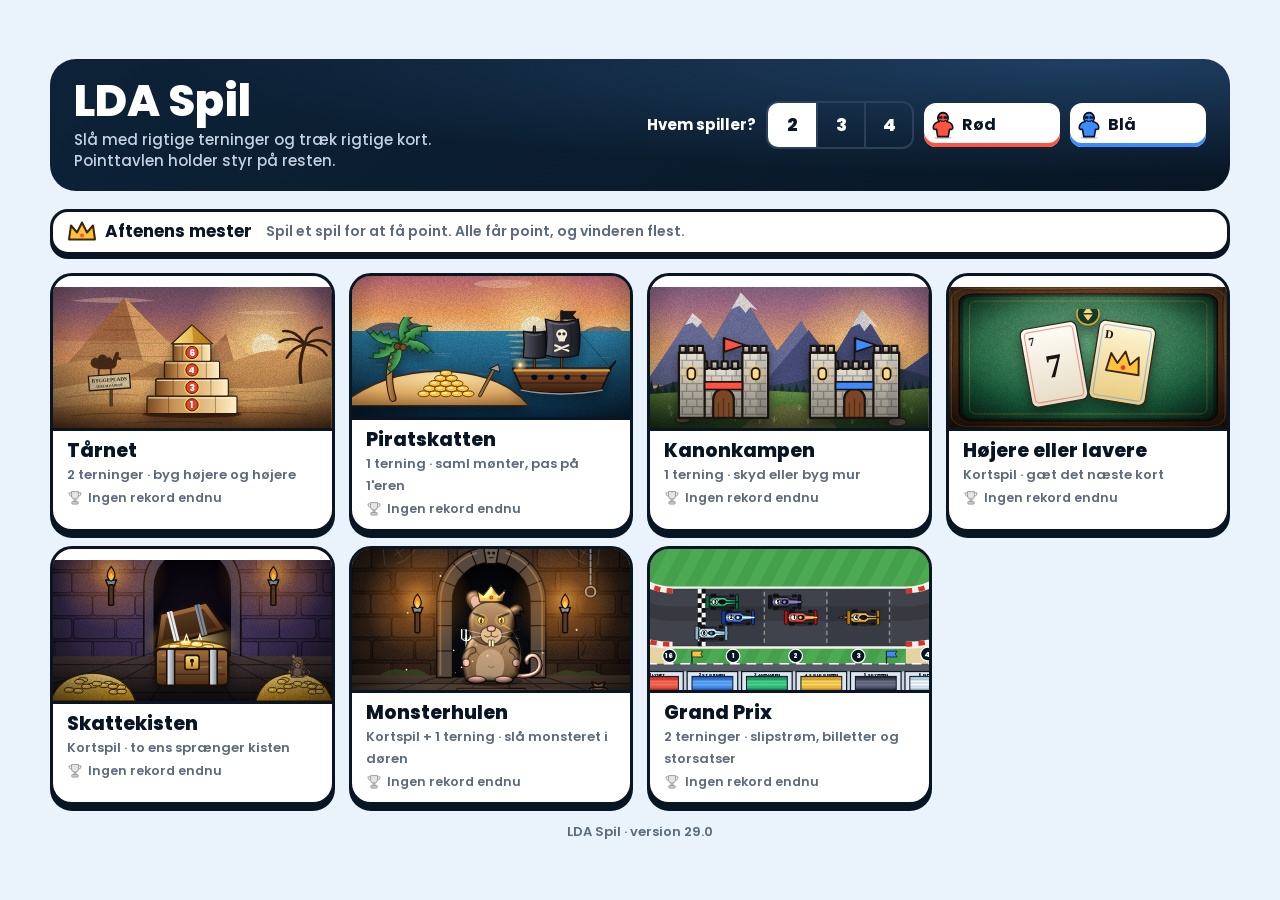
==== index.html @ 49ce17ce "Version 29.0: Grand Prix bygget om med stadionbane og nye regler - Stadionbane set oppefra med 16 fe" ====
<!DOCTYPE html>
<html lang="da">
<head>
<meta charset="utf-8">
<meta name="viewport" content="width=device-width, initial-scale=1">
<meta name="apple-mobile-web-app-capable" content="yes">
<meta name="mobile-web-app-capable" content="yes">
<meta name="theme-color" content="#081624">
<title>LDA Spil</title>
<link rel="preconnect" href="https://fonts.googleapis.com">
<link href="https://fonts.googleapis.com/css2?family=Poppins:wght@400;500;600;700;800&display=swap" rel="stylesheet">
<style>
/* VOICE: playful table-duel, like printed pen-and-paper game sheets — chunky outlines, bold colour, clear at arm's length
   IDEA: a little stage between two players: every game gets its own illustrated world that reacts to each roll
   PICTURE: castle tower of stone, treasure island with a growing coin pile, dice on felt, a card table, an open treasure chest
   COLOUR and TYPE: navy band, red #ff5240 vs blue #3d8bff, scene colours from each world; Poppins 500/800
   LAYOUT: home screen with one tile per game; in a game: slim navy bar, player cards, the big scene, and the input dock (keys, risk, stop) always on screen */
:root{color-scheme:light dark;
--bg:light-dark(#eaf2fc,#06101b);--paper:light-dark(#fff,#0f1e2f);--ink:light-dark(#081624,#e9f0f8);
--soft:light-dark(#5b6b7d,#9fb0c4);--line:light-dark(#081624,#2a3d52);--navy:#081624;
--red:#ff5240;--blue:#3d8bff;--green:#1fb36b;--yellow:#f2a900;--gold:#ffc23a;--tint:light-dark(#f3f7fc,#132538);--k:#081624}
*{box-sizing:border-box;min-width:0}
body{margin:0;background:var(--bg);color:var(--ink);font:16px/1.5 Poppins,system-ui,sans-serif;overflow-x:clip}
button{font:inherit;color:inherit;cursor:pointer;touch-action:manipulation;-webkit-tap-highlight-color:transparent;-webkit-user-select:none;user-select:none}
button:focus-visible,input:focus-visible{outline:3px solid var(--gold);outline-offset:2px}
/* ---------- scenes ---------- */
.scene{position:relative;height:clamp(270px,40cqw,350px);border-radius:20px;overflow:hidden;border:3px solid var(--k);isolation:isolate}
.scene.shake{animation:shake .5s}
@keyframes shake{20%{transform:translateX(-8px)}40%{transform:translateX(7px)}60%{transform:translateX(-5px)}80%{transform:translateX(3px)}}
.banner{position:absolute;left:50%;top:18%;transform:translateX(-50%) rotate(-4deg);z-index:9;background:var(--red);color:#fff;font-weight:800;font-size:clamp(20px,4cqw,32px);padding:6px 22px;border:3px solid var(--k);border-radius:14px;box-shadow:0 5px 0 var(--k);white-space:nowrap;animation:stamp .4s cubic-bezier(.3,1.6,.5,1) both}
@keyframes stamp{from{transform:translateX(-50%) rotate(-4deg) scale(2.2);opacity:0}}
.big{position:absolute;z-index:5;right:clamp(12px,3cqw,26px);top:14px;text-align:right;font-weight:800;font-size:clamp(40px,7cqw,62px);line-height:.95;color:var(--k);text-shadow:0 3px 0 rgba(255,255,255,.7)}
.big small{display:block;font-size:14px;font-weight:600;text-shadow:none;opacity:.8}
.hint{position:absolute;z-index:5;left:50%;top:44%;transform:translate(-50%,-50%);background:rgba(255,255,255,.92);color:var(--k);border:3px solid var(--k);border-radius:14px;padding:8px 16px;font-weight:700;text-align:center;max-width:80%}

/* tower */
.sky{background:linear-gradient(#9fd5ff,#e4f4ff 70%)}
.sun{position:absolute;left:8%;top:12%;width:58px;height:58px;border-radius:50%;background:#ffd34d;box-shadow:0 0 0 10px rgba(255,211,77,.3)}
.cloud{position:absolute;height:26px;width:90px;background:#fff;border-radius:20px;opacity:.9;animation:drift 18s linear infinite}
.cloud::before{content:"";position:absolute;width:44px;height:40px;border-radius:50%;background:#fff;left:18px;top:-18px}
@keyframes drift{from{transform:translateX(-140px)}to{transform:translateX(900px)}}
.hill{position:absolute;bottom:-60px;border-radius:50%;background:#7ccf6a;border-top:3px solid var(--k)}
.ground{position:absolute;left:0;right:0;bottom:0;height:30px;background:#5cb455;border-top:3px solid var(--k)}
.castle{position:absolute;left:50%;bottom:28px;transform:translateX(-50%);display:flex;flex-direction:column-reverse;align-items:center;z-index:2}
.stone{height:clamp(26px,4cqw,32px);border:3px solid var(--k);border-bottom-width:0;border-radius:3px 3px 0 0;background-color:#e2b56f;
 background-image:linear-gradient(rgba(255,240,200,.6) 0 3px,transparent 3px),linear-gradient(transparent 65%,rgba(120,70,20,.28)),repeating-linear-gradient(90deg,transparent 0 26px,rgba(90,50,10,.45) 26px 28px);
 display:grid;place-items:center;position:relative;animation:drop .45s cubic-bezier(.3,1.5,.5,1) both}
.stone:first-child{border-bottom-width:3px}
.stone b{background:var(--c);color:var(--on,#fff);border:2px solid var(--k);border-radius:999px;min-width:34px;height:22px;padding:0 6px;display:grid;place-items:center;font-size:15px;line-height:1;box-shadow:0 0 0 2px #ffd34d}
.stone.ghost{background:rgba(255,248,230,.3);background-image:none;border:2px dashed rgba(90,50,10,.45);animation:none;margin-top:3px}
@keyframes drop{from{transform:translateY(-120px);opacity:0}}
.apex{display:block;height:24px;margin-bottom:-2px;overflow:visible}
.apex.done{filter:drop-shadow(0 0 10px #ffd34d)}
@keyframes wave{to{transform:scaleX(.8) skewY(6deg)}}
.busting .stone{animation:fall 1.1s ease-in forwards;animation-delay:calc(var(--i)*.06s)}
@keyframes fall{to{transform:translate(var(--dx),300px) rotate(var(--r));opacity:.2}}
.desert{background:linear-gradient(#f6a65e,#fbd49a 45%,#fde6bf 75%)}
.desert .sun{left:auto;right:14%;top:10%;background:#fff3c4;box-shadow:0 0 0 10px rgba(255,243,196,.35),0 0 50px 18px rgba(255,190,90,.6)}
.dbg{position:absolute;left:0;right:0;bottom:24px;width:100%;height:62%;z-index:0}
.sandfloor{position:absolute;left:0;right:0;bottom:0;height:28px;background:linear-gradient(#ebb46a,#d69a52);border-top:3px solid var(--k);z-index:1}
.dust i{position:absolute;bottom:20px;left:50%;width:44px;height:44px;margin-left:-22px;border-radius:50%;background:rgba(226,186,128,.9);z-index:3;animation:dust 1.3s ease-out both}
@keyframes dust{from{transform:scale(.2);opacity:0}30%{opacity:1}to{transform:translate(var(--x),-40px) scale(2.6);opacity:0}}

/* pirate */
.sea{background:linear-gradient(#ffb88a,#ffe2b8 45%)}
.gull{position:absolute;left:0;width:24px;z-index:1;animation:drift 22s linear infinite}
.gull path{transform-box:fill-box;transform-origin:center;animation:flap .45s ease-in-out infinite alternate}
@keyframes flap{to{transform:scaleY(.4)}}
.waves{position:absolute;left:-60px;right:-60px;bottom:0;height:34%;z-index:3}
.waves svg{position:absolute;width:calc(100% + 120px);height:100%;animation:sway 4s ease-in-out infinite alternate;animation-delay:var(--wd,0s)}
.waves svg+svg{animation-duration:5.5s;animation-direction:alternate-reverse;opacity:.85;top:14px}
@keyframes sway{to{transform:translateX(50px)}}
.island{position:absolute;left:50%;bottom:16%;transform:translateX(-50%);width:min(70%,420px);height:70px;z-index:2}
.island .sand{position:absolute;inset:auto 0 0;height:56px;background:radial-gradient(ellipse at 50% 0,#fbe3a6,#e9b866 70%);box-shadow:inset 0 -8px 0 #cf9a4e;border:3px solid var(--k);border-radius:50% 50% 12px 12px/100% 100% 12px 12px}
.palm{position:absolute;left:2%;bottom:28px;width:150px;z-index:1;overflow:visible}
.coins{position:absolute;left:50%;bottom:44px;width:0;height:0;z-index:3}
.coin{position:absolute;width:26px;height:14px;margin-left:-13px;border-radius:50%;background:radial-gradient(circle at 40% 35%,#fff3b0,#ffc23a 45%,#e19a00);border:2px solid var(--k);box-shadow:inset 0 -2px 0 rgba(150,90,0,.6);animation:clink .35s ease-out both}
@keyframes clink{from{transform:translateY(-60px);opacity:0}}
.busting .coin{animation:steal 1.2s ease-in forwards;animation-delay:calc(var(--i)*.015s)}
@keyframes steal{to{transform:translate(260px,-40px) scale(.4);opacity:0}}
.ship{position:absolute;right:-200px;bottom:14%;width:min(40%,200px);z-index:4;animation:sail 1.6s ease-in-out forwards}
@keyframes sail{60%{right:4%}to{right:2%}}
.rolls{position:absolute;left:12px;top:12px;display:flex;flex-wrap:wrap;gap:5px;max-width:55%;z-index:5}
.rolls i{font-style:normal;width:28px;height:28px;border:2px solid var(--k);border-radius:7px;background:#fff;color:var(--k);display:grid;place-items:center;font-weight:800;font-size:14px}
.rolls i.six{background:var(--gold)}

/* cards */
.table{background:radial-gradient(ellipse at 50% 40%,#2f8f5b,#155a38 78%);box-shadow:inset 0 0 0 12px #7a4520,inset 0 0 0 14px #081624,inset 0 0 50px 14px rgba(0,0,0,.45)}
.spot{position:absolute;inset:0;background:radial-gradient(ellipse at 50% 15%,rgba(255,255,220,.2),transparent 60%);pointer-events:none}
.feltlbl{position:absolute;left:50%;top:20px;transform:translateX(-50%);font:700 13px Georgia,serif;letter-spacing:.3em;color:rgba(255,220,140,.5);white-space:nowrap}
.table.red{background:radial-gradient(ellipse at 50% 30%,#3a9a62,#145a37 80%)}
.pc{position:absolute;width:clamp(78px,14cqw,112px);aspect-ratio:5/7;background:#fff;border:3px solid var(--k);border-radius:12px;box-shadow:0 6px 0 rgba(0,0,0,.35);color:var(--k);font-weight:800;font-family:Georgia,'Times New Roman',serif;background-image:linear-gradient(160deg,#fff,#f3efe6)}
.pc::before{content:"";position:absolute;inset:6px;border:2px solid var(--c);border-radius:7px;opacity:.5}
.pc .ci{position:absolute;left:8px;top:4px;font-size:clamp(14px,2.4cqw,18px)}
.pc .ci.b{left:auto;top:auto;right:8px;bottom:4px;transform:rotate(180deg)}
.pc .cc{position:absolute;inset:0;display:grid;place-items:center;font-size:clamp(34px,6cqw,50px)}
.pc .cc svg{width:58%}
.pc.gold{background:#fff4d2;background-image:linear-gradient(160deg,#fff8e0,#f6e3b0)}
.back{position:absolute;width:clamp(78px,14cqw,112px);aspect-ratio:5/7;border:3px solid var(--k);border-radius:12px;background:#fff;box-shadow:0 3px 0 rgba(0,0,0,.3)}
.back::before{content:"";position:absolute;inset:6px;border-radius:6px;background:radial-gradient(circle,rgba(255,255,255,.28) 0 16%,transparent 17%),repeating-linear-gradient(45deg,#0d2340 0 5px,color-mix(in srgb,var(--c) 75%,#0d2340) 5px 10px);box-shadow:inset 0 0 0 2px #d9a33a}
.flip{animation:flip .5s ease-out both}
@keyframes flip{from{transform:translateY(-30px) rotateY(90deg)}}
.lbl{position:absolute;color:#fff;font-weight:700;font-size:13px;text-align:center;transform:translateX(-50%);white-space:nowrap}
.arrow{position:absolute;width:clamp(44px,7cqw,60px);z-index:6;animation:bob .8s ease-in-out infinite alternate}
@keyframes bob{to{transform:translateY(-8px)}}
.busting .pile .back{animation:scatter 1s ease-in forwards}
@keyframes scatter{to{transform:translate(var(--dx),220px) rotate(var(--r));opacity:0}}
.pc.wrong{animation:flip .5s ease-out both,glow .6s .5s 2}
@keyframes glow{50%{box-shadow:0 0 0 8px var(--red)}}

/* chest */
.cave{background:repeating-linear-gradient(0deg,transparent 0 22px,rgba(0,0,0,.28) 22px 24px),repeating-linear-gradient(90deg,transparent 0 46px,rgba(0,0,0,.22) 46px 48px),linear-gradient(#4a3a5c,#251a33)}
.torch{position:absolute;top:20%;width:clamp(22px,4cqw,30px);z-index:2;filter:drop-shadow(0 0 14px rgba(255,160,60,.9))}
.loot i{position:absolute;bottom:9%;width:22px;height:11px;border-radius:50%;background:radial-gradient(circle at 40% 35%,#fff3b0,#ffc23a 45%,#c98400);border:2px solid var(--k);z-index:3}
.cave .glow{position:absolute;left:50%;bottom:10%;width:80%;height:80%;transform:translateX(-50%);background:radial-gradient(ellipse at 50% 80%,rgba(255,200,80,.55),transparent 60%)}
.floor{position:absolute;left:0;right:0;bottom:0;height:22%;background:repeating-linear-gradient(90deg,transparent 0 60px,rgba(0,0,0,.25) 60px 63px),linear-gradient(#5f4230,#3d2a1d);border-top:3px solid var(--k)}
.chestbox{position:absolute;left:50%;bottom:6%;transform:translateX(-50%);width:clamp(150px,26cqw,210px);z-index:4}
.chestbox.lid{z-index:2;bottom:calc(6% + clamp(40px,7cqw,56px))}
.fan{position:absolute;left:50%;bottom:calc(6% + clamp(54px,9cqw,74px));width:0;height:0;z-index:3}
.fan .pc{left:calc(clamp(78px,14cqw,112px)/-2);bottom:0;transform-origin:50% 120%;animation:rise .45s cubic-bezier(.3,1.4,.5,1) both}
@keyframes rise{from{translate:0 80px;opacity:0}}
.busting .fan .pc{animation:burst 1.1s ease-in forwards}
@keyframes burst{to{transform:translate(var(--dx),-40px) rotate(var(--r));opacity:0}}
.sparkle{position:absolute;width:10px;height:10px;background:#fff6c9;clip-path:polygon(50% 0,62% 38%,100% 50%,62% 62%,50% 100%,38% 62%,0 50%,38% 38%);animation:tw 1.6s ease-in-out infinite}
@keyframes tw{50%{transform:scale(.3);opacity:.3}}

.field{background:linear-gradient(#ffd3a8,#fff0dc 65%)}
.mnt{position:absolute;bottom:17%;height:66%;background:#a79fcf;clip-path:polygon(0 100%,30% 30%,45% 50%,65% 10%,100% 100%);opacity:.8}
.ct{position:absolute;bottom:8%;transform:translateX(-50%);width:calc(min(150px,88% / var(--n)));background:none;border:0;padding:0;display:flex;flex-direction:column;align-items:center;gap:3px;z-index:3;color:#081624}
.ct svg{width:100%;transition:transform .2s;overflow:visible}
.ct:disabled{cursor:default}
.ct:not(:disabled) svg{animation:target 1s ease-in-out infinite alternate}
@keyframes target{to{transform:translateY(-5px);filter:drop-shadow(0 0 6px #ff5240)}}
.ct.on svg{filter:drop-shadow(0 0 8px var(--c)) drop-shadow(0 0 2px var(--c))}
.ct.on .cn{background:var(--c);color:var(--on,#fff)}
.ct .fl{transform-origin:61px 13px;animation:wave 1.1s ease-in-out infinite alternate}
.ct.hit{animation:shake2 .5s .8s}
@keyframes shake2{20%{transform:translateX(calc(-50% - 8px))}40%{transform:translateX(calc(-50% + 7px))}60%{transform:translateX(calc(-50% - 5px))}80%{transform:translateX(calc(-50% + 3px))}}
.hpb{width:86%;height:16px;border:2px solid #081624;border-radius:99px;background:#fff;position:relative;overflow:hidden}
.hpb i{position:absolute;inset:0 auto 0 0;background:var(--c);transition:width .4s .8s}
.hpb span{position:relative;font-size:10px;font-weight:800;line-height:12px;display:block;text-align:center;text-shadow:0 0 3px #fff}
.cn{font-weight:800;font-size:12px;background:rgba(255,255,255,.9);border:2px solid #081624;border-radius:8px;padding:0 7px;max-width:100%;overflow:hidden;text-overflow:ellipsis;white-space:nowrap}
.ct.dead .hpb,.ct.dead .wall{opacity:.4}
.smoke{fill:rgba(90,90,100,.45);animation:smoke 2.2s ease-out infinite;transform-box:fill-box;transform-origin:center}
@keyframes smoke{from{transform:translateY(0);opacity:.8}to{transform:translateY(-40px) scale(1.6);opacity:0}}
.bx{position:absolute;bottom:calc(8% + 60px);left:var(--x0);z-index:8;animation:bx .8s linear forwards}
@keyframes bx{to{left:var(--x1)}}
.bx{animation-fill-mode:both}
.by{width:20px;height:20px;margin-left:-10px;border-radius:50%;background:radial-gradient(circle at 35% 35%,#7d8a9a,#081624 60%);border:2px solid #081624;animation:arc .8s forwards}
.trp{width:12px;height:12px;margin-left:-6px;border-radius:50%;background:rgba(175,175,185,.8);animation:arct .8s both}
@keyframes arct{0%{transform:translateY(0);opacity:.75;animation-timing-function:ease-out}50%{transform:translateY(-140px);opacity:.5;animation-timing-function:ease-in}100%{transform:translateY(0) scale(1.8);opacity:0}}
.muzzle{position:absolute;bottom:calc(8% + 62px);width:0;height:0;z-index:8}
.muzzle i{position:absolute;border-radius:50%}
.muzzle .mf{width:56px;height:56px;margin:-28px;background:radial-gradient(circle,#fff6c9 0 22%,#ffc23a 23% 48%,#ff7a2a 49% 68%,transparent 69%);animation:mflash .35s ease-out both}
@keyframes mflash{from{transform:scale(.2)}50%{transform:scale(1.25)}to{transform:scale(1.5);opacity:0}}
.muzzle .ms{width:28px;height:28px;margin:-14px;background:rgba(205,205,212,.9);animation:mpuff 1.3s .05s ease-out both}
@keyframes mpuff{from{transform:scale(.4);opacity:.95}to{transform:translate(var(--sx),-60px) scale(2.4);opacity:0}}
.ct.recoil{animation:recoil .4s ease-out}
@keyframes recoil{30%{transform:translateX(-50%) translateY(4px) scale(.96)}}
.scene.quake{animation:shake .5s .8s}
.flashov{position:absolute;inset:0;background:#fff;z-index:9;pointer-events:none;opacity:0;animation:flashov .45s .8s}
@keyframes flashov{15%{opacity:.6}to{opacity:0}}
.debris{position:absolute;inset:0;pointer-events:none;z-index:6}
.debris i{position:absolute;top:32%;left:50%;width:11px;height:9px;background:#c9c3b8;border:2px solid #081624;border-radius:2px;opacity:0;animation:debris .7s .8s ease-out both}
@keyframes debris{from{transform:translate(0,0) rotate(0);opacity:1}to{transform:translate(var(--dx),var(--dy)) rotate(var(--r));opacity:0}}
@keyframes arc{0%{transform:translateY(0);animation-timing-function:ease-out}50%{transform:translateY(-140px);animation-timing-function:ease-in}99%{opacity:1}100%{transform:translateY(0);opacity:0}}
.boomfx{position:absolute;top:14%;left:50%;width:140px;height:140px;margin-left:-70px;background:radial-gradient(circle,#fff6c9 0 18%,#ffc23a 19% 42%,#ff5240 43% 62%,transparent 63%);clip-path:polygon(50% 0,61% 32%,95% 20%,72% 48%,100% 70%,64% 68%,55% 100%,42% 70%,6% 84%,30% 55%,0 26%,38% 34%);animation:boom .6s .8s both;z-index:5}
@keyframes boom{from{transform:scale(0)}70%{transform:scale(1.15);opacity:1}to{transform:scale(1.35);opacity:0}}
.dmg{position:absolute;top:-6px;font-weight:800;font-size:clamp(20px,4cqw,30px);color:#fff;-webkit-text-stroke:2px #081624;paint-order:stroke;white-space:nowrap;animation:up 1.4s .85s both;z-index:6}
.rollshow{position:absolute;left:12px;top:12px;display:flex;align-items:center;gap:8px;font-weight:700;font-size:13px;z-index:6;background:rgba(255,255,255,.85);border:2px solid #081624;border-radius:12px;padding:4px 10px 4px 4px;color:#081624}
.rollshow svg{width:44px;height:44px;animation:pop .35s ease-out}
.pl.out{opacity:.5;filter:grayscale(.6)}
.key span{display:flex;flex-direction:column;align-items:center;line-height:1.1}
.key small{font-size:10.5px;font-weight:600;color:var(--soft);margin-top:3px;white-space:nowrap}
.key:disabled{opacity:.3;cursor:default;box-shadow:none;transform:translateY(3px)}
.last{background:var(--gold);color:#081624;border:2px solid var(--k);border-radius:999px;padding:0 12px;font-weight:800;font-size:14px;animation:pulse 1s ease-in-out infinite alternate}
@keyframes pop{from{transform:scale(.4)}}
/* urgency */
.key.bad{background:light-dark(#ffe1dc,#4a1b17);border-color:var(--red);box-shadow:0 4px 0 var(--red)}
.key.bad:active{box-shadow:0 1px 0 var(--red)}
.warn{color:var(--red);font-weight:700}
.risk.hot b{color:var(--red);animation:pulse .5s ease-in-out infinite alternate}
.castle.wob{transform-origin:50% 100%;animation:wob var(--ws,1.2s) ease-in-out infinite alternate}
@keyframes wob{from{transform:translateX(-50%) rotate(calc(var(--w)*-1))}to{transform:translateX(-50%) rotate(var(--w))}}
.stone.ghost em{font-style:normal;font-weight:800;font-size:13px;color:#081624;background:var(--gold);border:2px solid var(--k);border-radius:8px;padding:0 6px;line-height:1.3}
.stone.bon{background-color:#f3d98a}
.bonus{display:block;width:max-content;margin-left:auto;background:var(--gold);color:#081624;border:2px solid var(--k);border-radius:999px;padding:0 10px;font-size:14px;line-height:1.5;font-weight:800;text-shadow:none;margin-top:4px;animation:pop .35s ease-out}
.sea.d2{background:linear-gradient(#f0936b,#ffd0a0 45%)}
.sea.d3{background:linear-gradient(#4d3f70,#d0826e 45%)}
.far{position:absolute;right:var(--sr);bottom:21%;width:var(--sw);z-index:1;animation:bobs 1.6s ease-in-out infinite alternate}
@keyframes bobs{to{transform:translateY(-4px) rotate(-3deg)}}
.danger{position:absolute;left:10px;bottom:8px;z-index:6;display:flex;align-items:center;gap:5px;background:rgba(255,255,255,.92);color:#081624;border:3px solid var(--k);border-radius:12px;padding:3px 8px;font-weight:800;font-size:13px}
.danger svg{width:26px;height:26px}
.danger.d2,.danger.d3{background:var(--red);color:#fff;animation:pop .4s ease-out}
.danger.d3{animation:pop .4s ease-out,shk .35s .4s infinite}
@keyframes shk{25%{transform:translateX(-2px) rotate(-1deg)}75%{transform:translateX(2px) rotate(1deg)}}
.wbk{fill:#c9c3b8;stroke:#081624;stroke-width:3;stroke-linejoin:round;transform-box:fill-box;transform-origin:center}
.wbk.alt{fill:#b3ac9f}
.wbk.new{animation:drop .45s cubic-bezier(.3,1.5,.5,1) both}
.wbk.brk{animation:brk .7s .8s ease-in both}
@keyframes brk{to{transform:translate(var(--dx),-70px) rotate(140deg);opacity:0}}
.flame{fill:#ff8a1f;stroke:#081624;stroke-width:2;transform-box:fill-box;transform-origin:50% 100%;animation:flick .25s ease-in-out infinite alternate}
.flame.in{fill:#ffd34d;stroke:none}
@keyframes flick{to{transform:scale(.85,1.25) skewX(6deg)}}
.ct.crit .hpb i{background:var(--red)}
.ct.crit .hpb{animation:alarm .5s ease-in-out infinite alternate}
@keyframes alarm{to{box-shadow:0 0 0 4px var(--red)}}
.cave.r1 .chestbox:not(.lid){animation:rattle .9s ease-in-out infinite}
.cave.r2 .chestbox:not(.lid){animation:rattle .45s ease-in-out infinite}
.cave.r3 .chestbox:not(.lid){animation:rattle .22s ease-in-out infinite}
@keyframes rattle{25%{transform:translateX(-50%) rotate(-2.5deg)}75%{transform:translateX(-50%) rotate(2.5deg)}}
.cave.r2 .glow{background:radial-gradient(ellipse at 50% 80%,rgba(255,150,60,.7),transparent 62%)}
.cave.r3 .glow{background:radial-gradient(ellipse at 50% 80%,rgba(255,82,64,.8),transparent 65%);animation:pulse .5s ease-in-out infinite alternate}
.streak{position:absolute;left:20px;top:20px;z-index:6;background:var(--gold);color:#081624;border:3px solid var(--k);border-radius:999px;padding:2px 12px;font-weight:800;font-size:14px;animation:pop .35s ease-out}
.odds{display:grid;grid-template-columns:repeat(13,minmax(0,1fr));gap:3px;align-items:end;padding:8px 8px 4px;background:var(--tint);border:2px solid var(--line);border-radius:12px}
.odds div{display:flex;flex-direction:column;align-items:center;gap:2px;font-size:11px;font-weight:800;color:var(--soft)}
.odds i{display:block;width:100%;border:2px solid var(--k);border-radius:3px 3px 0 0}
.odds .hi i{background:#1fb36b}.odds .lo i{background:#f2a900}.odds .eq i{background:#9fb0c4}.odds .eq span{color:var(--ink);text-decoration:underline 2px}
.pad .oddtxt{font-size:14px}.oddtxt .hi{color:#13a35c}.oddtxt .lo{color:light-dark(#b07800,#f2a900)}.oddtxt .eq{color:var(--soft);font-weight:600}
.pad .sub{color:var(--soft);font-weight:500}
.btn.guess.gh{background:#1fb36b;color:#fff}.btn.guess.gl{background:#f2a900;color:#081624}
.btn.guess .mg{display:flex;align-items:center;gap:6px;margin-top:8px;background:rgba(255,255,255,.94);color:#081624;border:2px solid #081624;border-radius:12px;padding:2px 12px 2px 4px;text-align:left}
.mg svg{width:62px;height:36px}.mg b{display:block;font-size:20px;line-height:1}.btn.guess .mg small{font-size:12px;font-weight:700;opacity:1}
.bonus.next{background:rgba(255,255,255,.85);border-style:dashed}
.kist{position:absolute;right:10px;bottom:8px;z-index:6;display:flex;align-items:center;gap:4px;background:rgba(255,255,255,.92);color:#081624;border:3px solid var(--k);border-radius:12px;padding:3px 8px;font-weight:800;font-size:13px}
.kist svg{width:26px;height:20px}.kist svg.nw{animation:pop .5s cubic-bezier(.3,1.6,.5,1) both,glowc 1s .5s 2}
@keyframes glowc{50%{filter:drop-shadow(0 0 6px #ffc23a)}}
.banner.gold{background:var(--gold);color:#081624;top:8%;font-size:clamp(18px,4cqw,28px)}
.c3{position:absolute;inset:0;z-index:8;display:grid;place-items:center;background:radial-gradient(circle,rgba(255,220,100,.75),rgba(255,200,80,.2) 45%,transparent 70%);animation:c3in .4s ease-out both}
.c3 svg{width:clamp(110px,26cqw,160px);margin-top:30px;animation:pop .55s cubic-bezier(.3,1.6,.5,1) both;filter:drop-shadow(0 0 18px #ffd34d)}
.c3 i{position:absolute;left:50%;top:58%;width:22px;height:12px;margin:-6px -11px;border-radius:50%;background:radial-gradient(circle at 40% 35%,#fff3b0,#ffc23a 45%,#c98400);border:2px solid #081624;animation:burstc 1.2s ease-out both}
@keyframes burstc{from{transform:translate(0,0) scale(.3);opacity:1}80%{opacity:1}to{transform:translate(var(--dx),var(--dy)) rotate(var(--r));opacity:0}}
@keyframes c3in{from{opacity:0}}
.double-six{position:absolute;inset:0;z-index:8;pointer-events:none;display:grid;place-items:center;background:radial-gradient(circle,rgba(255,226,127,.75),transparent 62%);animation:sixfade 2.2s ease-out both}
.double-six .six-card{display:flex;align-items:center;gap:6px;padding:8px 15px;background:#ffc23a;border:3px solid var(--k);border-radius:18px;box-shadow:0 5px 0 var(--k);color:#081624;font-weight:800;animation:sixpop .65s cubic-bezier(.2,1.5,.4,1) both}
.double-six .six-card svg{width:48px;height:48px}.double-six .six-card span{font-size:clamp(16px,3cqw,25px)}
.double-six .spark{position:absolute;left:50%;top:50%;width:12px;height:12px;background:#fff5b0;clip-path:polygon(50% 0,62% 38%,100% 50%,62% 62%,50% 100%,38% 62%,0 50%,38% 38%);animation:sixspark 1.3s ease-out both}
@keyframes sixfade{0%,65%{opacity:1}100%{opacity:0}}@keyframes sixpop{from{transform:scale(.25) rotate(-12deg);opacity:0}to{transform:scale(1);opacity:1}}@keyframes sixspark{from{transform:translate(0,0) scale(.4);opacity:1}to{transform:translate(var(--sx),var(--sy)) scale(1.6);opacity:0}}

/* ---------- skal: én fast skærm uden rul, bygget til iPad 11" i begge retninger ---------- */
html,body{height:100%}
body{overflow:hidden;overscroll-behavior:none;line-height:1.4}
body.home #game,body:not(.home) #home{display:none}
@keyframes hop{0%,100%{transform:none}40%{transform:translateY(-6px) rotate(-4deg)}}
@keyframes up{from{transform:translateY(20px) scale(.6);opacity:0}25%{transform:translateY(0) scale(1.15);opacity:1}to{transform:translateY(-50px);opacity:0}}
@keyframes pulse{to{opacity:.35}}
@keyframes stamp2{from{transform:scale(.5);opacity:0}}
#game{height:100dvh;display:grid;grid-template-rows:auto auto minmax(0,1fr);gap:10px;padding-bottom:max(10px,env(safe-area-inset-bottom))}
.topbar{background:var(--navy);color:#fff;display:flex;align-items:center;gap:10px;padding:max(8px,env(safe-area-inset-top)) max(12px,env(safe-area-inset-right)) 8px max(12px,env(safe-area-inset-left));border-radius:0 0 18px 18px}
.topbar h1{flex:1;margin:0;font-size:22px;font-weight:800;line-height:1.1;white-space:nowrap;overflow:hidden;text-overflow:ellipsis}
.ib{min-height:44px;border:2px solid #2c4058;background:transparent;color:#fff;border-radius:12px;padding:0 14px;font-weight:700;font-size:15px;white-space:nowrap}
.ib:active{background:#16293d}.ib:disabled{opacity:.35}
.players{display:grid;grid-template-columns:repeat(var(--n,2),minmax(0,1fr));gap:10px;padding:4px max(12px,env(safe-area-inset-right)) 0 max(12px,env(safe-area-inset-left))}
.pl{background:var(--paper);border:3px solid var(--line);border-radius:16px;padding:7px 14px;position:relative;box-shadow:0 4px 0 var(--line);display:grid;grid-template-columns:auto minmax(0,1fr) auto;grid-template-areas:"m n s" "m b s" "c c c";gap:0 10px;align-items:center;transition:transform .2s}
.pl.on{transform:translateY(-2px);border-color:var(--c);box-shadow:0 4px 0 var(--c)}
.pl.on::after{content:"Din tur";position:absolute;top:-12px;right:12px;background:var(--c);color:var(--on,#fff);border:2px solid var(--k);font-size:12px;font-weight:700;padding:0 10px;border-radius:999px}
.pl .meep{grid-area:m;width:36px}
.pl.on .meep{animation:hop 1.4s ease-in-out infinite}
.pname{grid-area:n;font-weight:700;font-size:16px;color:var(--c);overflow:hidden;text-overflow:ellipsis;white-space:nowrap}
.score{grid-area:s;font-size:30px;font-weight:800;line-height:1;text-align:right}
.score span{display:block;font-size:11px;font-weight:600;color:var(--soft);margin-top:2px;white-space:nowrap}
.bar{grid-area:b;display:flex;height:10px;border-radius:99px;background:var(--tint);border:2px solid var(--line);overflow:hidden;margin-top:5px}
.bar i{display:block;height:100%;background:var(--c);transition:width .5s cubic-bezier(.3,1.4,.5,1)}
.bar u{display:block;height:100%;background:repeating-linear-gradient(45deg,var(--c) 0 4px,transparent 4px 8px);animation:pulse 1s ease-in-out infinite alternate}
.chests{grid-area:c;font-size:12px;color:var(--soft);display:flex;gap:6px;align-items:center;flex-wrap:wrap;margin-top:4px}
.chests svg{width:20px;height:16px}
.plus{position:absolute;left:40%;top:-6px;z-index:3;font-size:36px;font-weight:800;color:var(--c);-webkit-text-stroke:2px var(--k);paint-order:stroke;animation:up 1.2s ease-out forwards;pointer-events:none}

.board{margin:0 max(12px,env(safe-area-inset-right)) 5px max(12px,env(safe-area-inset-left));background:var(--paper);border:3px solid var(--line);border-radius:22px;box-shadow:0 5px 0 var(--line);padding:12px;display:grid;grid-template-rows:minmax(0,1fr) auto;gap:12px;min-height:0}
.board.noart{grid-template-rows:auto;grid-template-columns:minmax(0,600px);justify-content:center;align-content:center}
.board.noart .sw{display:none}
/* Scenen tegnes i telefonmål og forstørres, så den fylder hele feltet: --z, --lw og --lh sættes af fit() */
.sw{position:relative;min-height:200px}
.scene{position:absolute;left:0;top:0;width:calc(var(--lw,380)*1px);height:calc(var(--lh,340)*1px);scale:var(--z,1);transform-origin:0 0;container-type:inline-size}
.big small{max-width:170px;margin-left:auto;line-height:1.2}
@container (max-width:430px){.palm{width:115px}}
@container (max-width:340px){.big small{display:none}}
.dock{display:flex;flex-direction:column;gap:10px;min-height:0}
.dhead{display:flex;align-items:center;gap:4px 14px}
.dhead h2{margin:0;font-size:24px;line-height:1.1;font-weight:800;white-space:nowrap}.dhead h2 b{color:var(--c)}
.msg{flex:1;font-weight:600;font-size:15px;line-height:1.3;color:var(--soft);min-height:2.6em;display:flex;align-items:center}
.msg.bust{color:var(--red)}.msg.good{color:#13a35c}
.turnview{display:flex;align-items:center;justify-content:space-between;gap:4px 14px;flex-wrap:wrap;background:var(--tint);border:3px solid var(--line);border-radius:16px;padding:7px 14px}
.turnview .turn-label{font-size:12px;font-weight:700;color:var(--soft);line-height:1.2}
.turnview .turn-value{font-size:20px;font-weight:800;line-height:1.15;color:var(--c)}.turnview .turn-detail{font-size:13px;font-weight:600;color:var(--soft)}
.pirate-score{background:var(--tint);border:2px solid var(--line);border-radius:12px;padding:7px 14px;font-size:14px}.pirate-score .bar{margin-top:5px}
.pad{display:grid;gap:8px}
.pad p{margin:0;font-weight:600;font-size:15px}
.keys{display:grid;grid-template-columns:repeat(6,minmax(0,1fr));gap:10px}
.keys.cards{grid-template-columns:repeat(7,minmax(0,1fr));gap:8px}
.key{position:relative;min-height:76px;border:3px solid var(--line);border-radius:16px;background:var(--paper);box-shadow:0 4px 0 var(--line);font-weight:800;font-size:20px;display:grid;place-items:center;padding:6px}
.key:active{transform:translateY(3px);box-shadow:0 1px 0 var(--line)}
.key svg{width:54px;height:54px}
.keys.cards .key{min-height:60px}
.key.sm{font-size:15px;padding:4px 2px}
/* Farlige knapper får også et kryds, så det ikke kun er farven, der advarer */
.key.bad::after{content:"✕";position:absolute;top:-9px;right:-7px;width:24px;height:24px;border-radius:50%;background:var(--red);color:#fff;border:2px solid var(--k);font:800 12px/20px system-ui,sans-serif;text-align:center}
.acts{display:flex;flex-wrap:wrap;gap:12px;align-items:center}
.btn{min-height:48px;border-radius:14px;border:3px solid var(--line);padding:8px 18px;font-weight:700;background:var(--paper);box-shadow:0 4px 0 var(--line)}
.btn:active{transform:translateY(3px);box-shadow:0 1px 0 var(--line)}
.btn.main{background:var(--c);color:var(--on,#fff)}
.btn:disabled{opacity:.4;cursor:default}
.btn.guess{flex:1;min-width:130px;font-size:18px;display:flex;flex-direction:column;align-items:center;line-height:1.2}
.btn.guess small{font-weight:500;font-size:13px;opacity:.9}
.ma{display:grid;grid-template-columns:auto minmax(0,1fr);gap:14px;align-items:center}
.ma.solo{grid-template-columns:minmax(0,1fr)}
#stop{min-height:64px;font-size:19px;font-weight:800;line-height:1.15}
.risk{display:flex;align-items:center;gap:8px;min-width:190px}
.risk svg{width:92px;height:54px;flex:none}
.risk b{display:block;font-size:24px;line-height:1}
.risk small{display:block;color:var(--soft);font-size:12px;line-height:1.2}
.needle{transition:transform .6s cubic-bezier(.3,1.6,.5,1);transform-origin:60px 60px}

/* Liggende iPad: scenen til venstre, tur og knapper i en fast kolonne til højre */
@media (orientation:landscape) and (min-width:900px){
 .board{grid-template-rows:minmax(0,1fr);grid-template-columns:minmax(0,1fr) clamp(330px,31vw,400px);gap:16px}
 .board.noart{grid-template-columns:minmax(0,600px)}
 .dhead{flex-wrap:wrap}.dhead h2{font-size:26px}
 .msg{flex:1 1 100%;min-height:3.9em;align-items:flex-start}
 .pad{margin-top:auto}
 .keys:not(.cards){grid-template-columns:repeat(3,minmax(0,1fr))}
 .keys:not(.cards) .key{min-height:84px}.keys:not(.cards) .key svg{width:60px;height:60px}
 .keys.cards{grid-template-columns:repeat(5,minmax(0,1fr))}.keys.cards .key{min-height:56px}
 .ma{grid-template-columns:minmax(0,1fr);gap:10px}.risk{min-width:0}
}
/* Telefon og meget lave vinduer: siden må rulle, så intet bliver klemt */
@media (max-width:600px),(max-height:560px){
 body{overflow:auto}#game{height:auto;min-height:100dvh}.sw{min-height:270px}
 .players{grid-template-columns:repeat(2,minmax(0,1fr));row-gap:14px}.pl{padding:6px 10px}.pl .meep{display:none}.score{font-size:24px}
 .ib{padding:0 10px;font-size:14px}.topbar h1{font-size:18px}
 .key{min-height:56px}.key svg{width:38px;height:38px}.key.bad::after{width:18px;height:18px;top:-7px;right:-5px;font-size:9px;line-height:14px}.keys.cards{grid-template-columns:repeat(5,minmax(0,1fr))}.key.sm{font-size:12.5px}
 .ma{grid-template-columns:minmax(0,1fr)}.dhead{flex-wrap:wrap}.msg{flex:1 1 100%}
}

/* ---------- Monsterhulen og Dykkerklokken ---------- */
.dart{position:absolute;inset:0;width:100%;height:100%}
.dungeon{background:#120c0a}.deep{background:#041523}
.tglow{animation:tgl 1.1s ease-in-out infinite alternate}
.fog{animation:fog 14s ease-in-out infinite alternate}@keyframes fog{from{transform:translateX(-26px)}to{transform:translateX(26px)}}
.mote{animation:mote 9s linear infinite}@keyframes mote{from{transform:translate(0,0);opacity:0}20%{opacity:.5}to{transform:translate(14px,-46px);opacity:0}}
.snow{animation:snow 16s linear infinite}@keyframes snow{from{transform:translate(0,-20px);opacity:0}15%{opacity:.5}to{transform:translate(-10px,70px);opacity:0}}
@keyframes tgl{to{opacity:.72}}
.mon{transform-box:fill-box;transform-origin:50% 100%;animation:mbreath 2.6s ease-in-out infinite alternate}
@keyframes mbreath{to{transform:scale(1.012,1.03)}}
.mon.in{animation:mIn .55s cubic-bezier(.3,1.4,.5,1) both,mbreath 2.6s .55s ease-in-out infinite alternate}
@keyframes mIn{from{transform:translateY(24px) scale(.55);opacity:0}}
.busting .mon{animation:lunge .9s cubic-bezier(.5,0,.3,1.4) both}
@keyframes lunge{30%{transform:scale(.92)}to{transform:scale(1.55) translateY(12%)}}
.mon.dead{animation:slain 1.2s ease-in both}
@keyframes slain{20%{transform:rotate(-7deg)}to{transform:translateY(46px) rotate(78deg) scale(.65);opacity:0}}
.bite{position:absolute;inset:0;z-index:7;pointer-events:none;background:radial-gradient(circle,transparent 30%,rgba(190,20,10,.78));animation:c3in .3s both}
.mplate{position:absolute;left:10px;top:10px;z-index:6;max-width:58%;background:linear-gradient(#54483e,#2c2622);color:#f4e7cf;border:2px solid #120c0a;border-radius:8px;padding:5px 12px;box-shadow:inset 0 1px 0 rgba(255,220,170,.28),0 3px 0 #120c0a;font-weight:800;font-size:16px;line-height:1.2}
.mplate small{display:block;font-size:11.5px;font-weight:600;color:#d6b98c}.mplate .bty{color:#ffd34d}
.mfight{position:absolute;left:10px;right:10px;bottom:10px;z-index:6;display:flex;align-items:center;gap:8px;background:rgba(18,12,10,.84);border:2px solid #120c0a;border-radius:10px;padding:5px 10px;color:#f4e7cf;font-weight:800;font-size:14px;white-space:nowrap}
.mfight .rolls{position:static;max-width:none;flex-wrap:nowrap}.rolls i.one{background:var(--red);color:#fff}
.mbar{flex:1;height:12px;border-radius:99px;background:#2c2622;border:2px solid #120c0a;overflow:hidden}
.mbar i{display:block;height:100%;background:linear-gradient(#ffd34d,#e08a1a)}
.gain{position:absolute;left:50%;top:38%;z-index:8;margin-left:-90px;width:180px;text-align:center;font-weight:800;font-size:34px;color:#ffd34d;-webkit-text-stroke:2px #120c0a;paint-order:stroke;white-space:nowrap;animation:up 1.3s ease-out both}
.btn.oops{min-height:52px;font-size:17px;font-weight:800;background:light-dark(#fff4d6,#3a2c08);border-color:#c98a12;box-shadow:0 4px 0 #c98a12;color:light-dark(#5a3a00,#ffd36a);animation:pop .35s ease-out}
.btn.guess svg.die{width:44px;height:44px}
/* ---------- Grand Prix ---------- */
.scene.racing{background:radial-gradient(circle at 50% 45%,#4fae55,#2f7d3a)}
.rcar .flame{opacity:0;transform-box:fill-box;transform-origin:100% 50%}.rcar.drv .flame{opacity:1;animation:flk .07s steps(2) infinite}
@keyframes flk{to{transform:scaleX(1.5)}}
.rtgt{cursor:pointer;animation:rtg .8s ease-in-out infinite alternate}@keyframes rtg{to{opacity:.5}}
.rtile{animation:pop .35s ease-out both;transform-box:fill-box;transform-origin:50% 50%}
.rlit{animation:rlit .9s ease-in-out infinite alternate}@keyframes rlit{to{opacity:.45}}
.rfan{animation:fan 1.3s ease-in-out infinite;animation-delay:var(--d)}@keyframes fan{40%{transform:translateY(-4px)}}
.rflag{transform-box:fill-box;transform-origin:0 50%;animation:rflag .6s ease-in-out infinite alternate}@keyframes rflag{to{transform:skewY(8deg) scaleX(.85)}}
.rpay{position:absolute;left:50%;top:54%;transform:translate(-50%,-50%);z-index:8;background:rgba(8,14,28,.94);color:#fff;border:2px solid #ffd34d;border-radius:12px;padding:6px 12px 7px;display:grid;gap:1px;font-weight:700;font-size:11px;line-height:1.35;min-width:120px;box-shadow:0 8px 0 rgba(0,0,0,.35);animation:pop .35s cubic-bezier(.3,1.6,.5,1) both}
.rpay b{text-align:center;color:#ffd34d;font-size:11.5px;margin-bottom:2px}.rpay span{display:flex;justify-content:space-between;gap:14px;border-left:4px solid var(--c);padding-left:6px}.rpay em{font-style:normal;color:#ffd34d}.rpay em.neg{color:#ff8a7a}
.racts4{display:grid;grid-template-columns:1fr 1fr;gap:8px}
.ra{display:grid;grid-template-columns:auto 1fr;grid-template-areas:"i b" "i s";gap:0 10px;align-items:center;text-align:left;min-height:70px;padding:8px 12px;border:3px solid var(--line);border-radius:16px;background:var(--paper);box-shadow:0 4px 0 var(--line)}
.ra i{grid-area:i;font-style:normal;font-size:28px;line-height:1}.ra b{grid-area:b;font-size:16px;line-height:1.15}.ra small{grid-area:s;font-size:12px;color:var(--soft);font-weight:600;line-height:1.2}
.ra.main{background:var(--c);color:var(--on,#fff)}.ra.main small{color:inherit;opacity:.85}.ra:disabled{opacity:.4;box-shadow:none}
.rfields{display:grid;grid-template-columns:repeat(5,minmax(0,1fr));gap:6px}
.rfields button{min-height:44px;border:3px solid var(--line);border-radius:12px;background:var(--paper);font-weight:800;font-size:16px;box-shadow:0 3px 0 var(--line)}.rfields button:disabled{opacity:.25;box-shadow:none}
.key.rk{display:flex;flex-direction:column;gap:3px;border-bottom:8px solid var(--c1)}
.keys .key.rk svg{width:42px;height:42px}
.key.rk small{font-size:11.5px;font-weight:700;line-height:1.1;text-align:center}.key.rk.swap small{color:var(--soft)}
.btn.rback{min-height:40px;padding:4px 14px;font-size:14px}
.rbets{display:grid;grid-template-columns:repeat(3,minmax(0,1fr));gap:8px}
.rb{display:grid;grid-template-columns:auto 1fr;grid-template-areas:"i b" "i s";align-items:center;gap:0 8px;text-align:left;min-height:54px;padding:6px 10px;border:3px solid var(--line);border-radius:14px;background:var(--paper);box-shadow:0 3px 0 var(--line)}
.rb i{grid-area:i;width:16px;height:34px;border-radius:6px;background:linear-gradient(var(--c1),var(--c2));border:2px solid #07080c}.rb b{grid-area:b;font-size:15px;line-height:1.1}.rb small{grid-area:s;font-size:12px;color:var(--soft);font-weight:600}
.rb:disabled{opacity:.35;box-shadow:none}.rb em{font-style:normal;background:#ffd34d;color:#081624;border-radius:6px;padding:0 5px;font-weight:800}
.racts{display:flex;flex-wrap:wrap;gap:10px;align-items:center}
@media (max-width:600px){.ra{grid-template-columns:1fr;grid-template-areas:"b" "s";min-height:56px;padding:6px 10px}.ra i{display:none}.ra b{font-size:14.5px}.rb{padding:5px 7px}.rb b{font-size:13px}.rb i{width:10px}}
.rseg{display:inline-flex;border:3px solid var(--line);border-radius:12px;overflow:hidden}.rseg button{min-width:48px;min-height:46px;border:0;background:var(--paper);font-weight:800;font-size:18px;color:var(--ink)}.rseg button+button{border-left:3px solid var(--line)}.rseg button[aria-pressed=true]{background:var(--ink);color:var(--paper)}.rseg button:disabled{opacity:.3}
.key.ok{background:light-dark(#dff6e8,#12351f);border-color:#13a35c;box-shadow:0 4px 0 #13a35c}.key.ok:active{box-shadow:0 1px 0 #13a35c}
.pad .sub{color:var(--soft);font-weight:500}
.ray{transform-box:fill-box;transform-origin:50% 0;animation:rayw 7s ease-in-out infinite alternate}
@keyframes rayw{to{transform:skewX(7deg)}}
.weed{transform-box:fill-box;transform-origin:50% 100%;animation:weedw 3.5s ease-in-out infinite alternate}
@keyframes weedw{from{transform:skewX(-9deg)}to{transform:skewX(9deg)}}
.swim{animation:swim 36s linear infinite}@keyframes swim{from{transform:translateX(-90px)}to{transform:translateX(540px)}}
.swimr{animation:swimr 48s linear infinite}@keyframes swimr{from{transform:translateX(560px)}to{transform:translateX(-120px)}}
.bub{animation:bub 2.4s ease-in infinite}@keyframes bub{from{transform:translateY(0);opacity:.95}to{transform:translate(5px,-58px);opacity:0}}
.dv{transform:translate(230px,var(--y1))}
.dv.mv{animation:dvmove 1s ease-in-out both}@keyframes dvmove{from{transform:translate(230px,var(--y0))}}
.busting .dv{animation:dvout 1.6s ease-in both}@keyframes dvout{40%{transform:translate(230px,var(--y1)) rotate(12deg)}to{transform:translate(230px,calc(var(--y1) - 60px)) rotate(-20deg)}}
.sharkin{animation:sharkin .8s cubic-bezier(.2,.9,.3,1) both}@keyframes sharkin{from{transform:translateX(220px)}}
.airg{position:absolute;left:10px;top:10px;z-index:6;display:flex;align-items:center;gap:6px;background:rgba(4,21,35,.78);border:2px solid #061018;border-radius:12px;padding:4px 12px 4px 4px;color:#fff;font-weight:800}
.airg svg{width:48px;height:48px}.airg b{display:block;font-size:26px;line-height:1}.airg small{display:block;font-size:11px;font-weight:600;color:#bcd3e0}
.airg.low{background:rgba(170,24,16,.9);animation:pulse .5s ease-in-out infinite alternate}
.dtag{position:absolute;left:calc(50% + 44px);z-index:6;transform:translateY(-50%);background:rgba(4,21,35,.82);color:#fff;border:2px solid #061018;border-radius:8px;padding:1px 8px;font-weight:700;font-size:13px;white-space:nowrap}
.dtag b{color:#ffd34d;font-weight:800;margin-left:4px}
.dtag.shk{left:50%;transform:translate(-50%,0);background:var(--red);animation:pop .4s ease-out}
.blackout{position:absolute;inset:0;z-index:7;pointer-events:none;background:radial-gradient(circle,rgba(0,0,0,.25),rgba(0,0,0,.92));animation:c3in .9s both}
.divopts{display:grid;grid-template-columns:1fr 1fr;gap:10px}
.btn.dvb{min-height:76px;display:flex;flex-direction:column;align-items:flex-start;justify-content:center;text-align:left;line-height:1.2;font-size:18px;font-weight:800;color:#fff;border-color:#061018;box-shadow:0 4px 0 #061018;padding:8px 14px}
.btn.dvb:active{box-shadow:0 1px 0 #061018}
.btn.dvb.dn{background:#0f4f7a}.btn.dvb.up{background:#187f7b}.btn.dvb.dead{background:#8e1f17}
.btn.dvb small{font-size:12.5px;font-weight:600;margin-top:2px}
/* Dykkerklokken 20.0: luftbobler, valgmærker på havet, skat der flyver i nettet, fest i båden */
.airp{position:absolute;left:8px;top:8px;z-index:6;background:rgba(4,21,35,.82);border:2px solid #061018;border-radius:12px;padding:4px 8px 6px;color:#fff;font-weight:800;box-shadow:0 3px 0 #061018;max-width:calc(100% - 150px)}
.airp .alb{display:flex;align-items:baseline;gap:6px;font-size:11px;letter-spacing:.08em;color:#bfe3f2}.airp .alb b{font-size:17px;letter-spacing:0;color:#fff}
.bubs{display:flex;gap:3px;margin-top:2px}
.bubs i{width:clamp(13px,1.7vw,18px);aspect-ratio:1;border-radius:50%;border:2px solid #cfeefa;background:radial-gradient(circle at 34% 30%,#fff 0 18%,#9fe2ff 30%,#2a9fd0 78%);box-shadow:0 0 8px rgba(130,220,255,.55)}
.bubs i.need{border-color:#ffb02e;box-shadow:0 0 0 2px rgba(255,176,46,.35),0 0 8px rgba(255,176,46,.6)}
.bubs i.gone{background:transparent;border:2px dashed rgba(207,238,250,.35);box-shadow:none}
.bubs i.pop{animation:bpop .7s ease-out both}@keyframes bpop{0%{transform:scale(1)}40%{transform:scale(1.5);opacity:.8}to{transform:scale(.2);opacity:0}}
.airp small{display:block;margin-top:3px;font-size:11px;max-width:150px;line-height:1.2;font-weight:700;color:#ffd38a}
.airp.low{background:rgba(150,20,14,.92);animation:pulse .5s ease-in-out infinite alternate}.airp.low small{color:#fff}
.glint{animation:tw 1.8s ease-in-out infinite;transform-box:fill-box;transform-origin:center}
.dopt{cursor:pointer}.dopt .ring{animation:oring 1.2s ease-in-out infinite alternate;transform-box:fill-box;transform-origin:center}
@keyframes oring{to{transform:scale(1.15);opacity:.7}}
.dopt:hover .plate,.dopt:active .plate{filter:brightness(1.25)}
.dopt.pick{animation:pop .35s ease-out}
.fly{animation:fly .9s 1s cubic-bezier(.3,.6,.4,1) both}@keyframes fly{from{transform:translate(var(--fx),var(--fy)) scale(1.3);opacity:0}20%{opacity:1}to{transform:translate(0,0) scale(.6);opacity:0}}
.sink{animation:sink 1.5s .2s ease-in both}@keyframes sink{to{transform:translate(var(--sx),var(--sy)) rotate(200deg);opacity:.6}}
.surf{position:absolute;inset:0;z-index:8;pointer-events:none;background:radial-gradient(ellipse at 50% 18%,rgba(255,226,127,.6),transparent 60%);animation:c3in .4s ease-out both}
.surf i{position:absolute;left:50%;top:44%;width:20px;height:11px;margin:-5px -10px;border-radius:50%;background:radial-gradient(circle at 40% 35%,#fff3b0,#ffc23a 45%,#c98400);border:2px solid #081624;animation:surfc 1.2s ease-out both}
@keyframes surfc{from{transform:translate(0,0) scale(.4);opacity:0}25%{opacity:1}to{transform:translate(var(--dx),var(--dy)) rotate(var(--r));opacity:0}}
.divhow{display:grid;grid-template-columns:auto 1fr;gap:4px 10px;align-items:center;background:rgba(15,79,122,.18);border:2px solid #0f4f7a;border-radius:12px;padding:8px 12px;font-size:14px;font-weight:600}
.divhow .dd{display:flex;gap:4px}.divhow .dd svg{width:30px;height:30px}
.dvcards{display:grid;grid-template-columns:1fr;gap:8px}
.dvc{display:grid;grid-template-columns:auto 1fr;align-items:center;gap:2px 10px;min-height:64px;text-align:left;padding:8px 12px;border-radius:14px;border:3px solid #061018;box-shadow:0 4px 0 #061018;color:#fff;background:#0f4f7a;font-weight:800;line-height:1.15}
.dvc:active{transform:translateY(3px);box-shadow:0 1px 0 #061018}
.dvc.up{background:#187f7b}.dvc.home{background:linear-gradient(#f2b53a,#c98a12);color:#1d1406}.dvc.dead{background:#8e1f17}
.dvc .bdg{grid-row:span 2;width:38px;height:38px;border-radius:50%;display:grid;place-items:center;font-size:22px;background:rgba(255,255,255,.18);border:2px solid currentColor}
.dvc .t1{font-size:clamp(17px,2vw,21px)}.dvc .t2{font-size:13px;font-weight:600;display:flex;align-items:center;gap:5px;flex-wrap:wrap}
.dvc .t2 svg{width:20px;height:20px;flex:none}.dvc .t2 b{font-size:16px;color:#ffd34d}.dvc.home .t2 b{color:#1d1406}
.dvc .zb{font-size:11px;font-weight:800;padding:0 6px;border-radius:99px;background:rgba(255,255,255,.2)}

/* ---------- løft af de fem ældre scener: mørkere, mere malerisk, tyndere konturer ---------- */
.desert,.sea,.sea.d2,.sea.d3,.field{background:#1a1410}
.table,.table.red{background:#0c3a26;box-shadow:none}.cave{background:#120c0a}
.big{color:#fff;text-shadow:0 3px 0 rgba(8,16,28,.9),0 0 14px rgba(0,0,0,.55)}
.stone{border:2px solid #2a1a0c;border-bottom-width:0;background-color:#d2a064;box-shadow:inset 0 -6px 7px rgba(70,34,8,.4);
 background-image:linear-gradient(90deg,rgba(60,28,6,.55),transparent 34%,transparent 64%,rgba(255,238,196,.65)),linear-gradient(rgba(255,244,214,.7) 0 2px,transparent 2px),repeating-linear-gradient(90deg,transparent 0 26px,rgba(60,30,6,.5) 26px 27.5px)}
.stone:first-child{border-bottom-width:2px}.stone.bon{background-color:#e6bf78}
.stone b{border-width:1.5px;box-shadow:0 0 0 1.5px #ffd34d,0 2px 3px rgba(0,0,0,.45)}
.stone.ghost{background:rgba(255,236,200,.1);background-image:none;border:1.5px dashed rgba(255,236,200,.65);box-shadow:none}
.castle::before{content:"";position:absolute;left:-16%;right:-16%;bottom:-10px;height:20px;background:radial-gradient(ellipse,rgba(40,18,4,.65),transparent 68%);z-index:-1}
.island .sand{background:radial-gradient(ellipse at 62% 0,#f8e0a8,#dba862 55%,#9c6c38);box-shadow:inset 0 -10px 12px rgba(80,44,16,.5);border:2px solid #3a2414}
.coin{border:1.5px solid #5a3a08;box-shadow:inset 0 -2px 0 rgba(150,90,0,.6),0 1px 2px rgba(0,0,0,.4)}
.loot i,.c3 i{border-width:1.5px;border-color:#5a3a08}
.pc{border:1.5px solid #2c2620;border-radius:9px;background-image:linear-gradient(155deg,#fffdf6,#ece3d0);box-shadow:0 1px 0 #cfc6b2,0 2px 0 #b9af99,0 10px 16px rgba(0,0,0,.5)}
.pc::before{inset:5px;border:1.5px solid var(--c);border-radius:6px;opacity:.55}
.pc.gold{background-image:linear-gradient(155deg,#fff6d6,#efd590)}
.back{border:1.5px solid #2c2620;border-radius:9px;background:#f6f1e4;box-shadow:0 1px 0 #b9af99,0 5px 10px rgba(0,0,0,.45)}
.back::before{inset:5px;border-radius:5px}
.feltlbl{top:44px;color:rgba(255,220,140,.6)}
.lbl{text-shadow:0 1px 3px rgba(0,0,0,.8)}
.wbk{fill:#c4bdb0;stroke:#1a1410;stroke-width:2}.wbk.alt{fill:#a69f92}
.hpb{border-width:1.5px;box-shadow:0 2px 4px rgba(0,0,0,.4)}.cn{border-width:1.5px}
.palm{filter:drop-shadow(0 3px 3px rgba(0,0,0,.35))}

/* ---------- forside ---------- */
#home{height:100dvh;overflow:auto;display:grid;align-content:safe center;justify-items:center;gap:18px;padding:max(16px,env(safe-area-inset-top)) max(16px,env(safe-area-inset-right)) max(16px,env(safe-area-inset-bottom)) max(16px,env(safe-area-inset-left))}
.hero{width:100%;max-width:1180px;background:var(--navy);color:#fff;border-radius:26px;padding:20px 24px;display:flex;flex-wrap:wrap;align-items:center;justify-content:space-between;gap:14px 28px}
.hero h1{margin:0;font-size:clamp(30px,4.4vw,44px);line-height:1;font-weight:800}
.hero p{margin:6px 0 0;color:#c5d2e3;font-weight:500;font-size:15px;max-width:38ch}
.who{display:flex;flex-wrap:wrap;gap:10px;align-items:center}
.who>b{font-size:15px}
.seg{display:flex;border:2px solid #2c4058;border-radius:12px;overflow:hidden}
.seg button{min-width:48px;min-height:44px;border:0;background:transparent;color:#fff;font-weight:800;font-size:18px}
.seg button+button{border-left:2px solid #2c4058}
.seg button[aria-pressed=true]{background:#fff;color:var(--navy)}
.nm{display:flex;align-items:center;gap:6px;background:#fff;border-radius:12px;padding:0 10px 0 6px;min-height:44px;box-shadow:inset 0 -4px 0 var(--c)}
.nm svg{width:26px;flex:none}
.nm input{border:0;background:transparent;font:700 16px Poppins,sans-serif;color:#081624;width:8ch;padding:6px 0}
.nm input:focus{outline:none}.nm:focus-within{outline:3px solid var(--gold);outline-offset:2px}
.tiles{width:100%;max-width:1180px;display:grid;grid-template-columns:repeat(4,minmax(0,1fr));gap:14px}
.tile{position:relative;display:block;padding:0;text-align:left;text-decoration:none;color:var(--ink);background:var(--paper);border:3px solid var(--line);border-radius:22px;box-shadow:0 6px 0 var(--line);overflow:hidden}
.tile:active{transform:translateY(4px);box-shadow:0 2px 0 var(--line)}
.tinfo{display:block;padding:9px 14px 11px}
.tinfo b{display:block;font-size:19px;font-weight:800;line-height:1.2}
.tinfo small{color:var(--soft);font-weight:600;font-size:13px}
.tgo{position:absolute;top:10px;right:10px;background:var(--gold);color:#081624;border:2px solid var(--k);border-radius:999px;padding:0 12px;font-weight:800;font-size:13px}
.ver{text-align:center;font-size:13px;font-weight:600;color:var(--soft)}
@media (orientation:portrait){.tiles{grid-template-columns:repeat(2,minmax(0,1fr))}.tart{height:clamp(86px,8.6vh,124px)}.tinfo{padding:7px 12px 9px}.tinfo b{font-size:17px}}
@media (max-width:600px){.tart{height:96px}.tinfo b{font-size:16px}.tinfo small{font-size:12px}.tiles{gap:10px}}

/* ---------- aftenens mester, rekorder og spøgelser ---------- */
.eve{width:100%;max-width:1180px;display:flex;align-items:center;flex-wrap:wrap;gap:8px 14px;background:var(--paper);border:3px solid var(--line);border-radius:18px;box-shadow:0 4px 0 var(--line);padding:8px 10px 8px 14px}
.evt{display:flex;align-items:center;gap:8px;font-size:17px;white-space:nowrap}.evt svg{width:30px;height:23px}.evt small{color:var(--soft);font-weight:600;font-size:13px;margin-left:2px}
.evx{color:var(--soft);font-weight:600;font-size:14px;flex:1;min-width:200px}
.evl{display:flex;flex-wrap:wrap;gap:8px;flex:1}
.ech{display:inline-flex;align-items:center;gap:6px;min-height:36px;padding:0 12px;border-radius:999px;background:var(--tint);border:2px solid var(--line);font-weight:700;font-size:15px;box-shadow:inset 0 -4px 0 var(--c)}
.ech b{font-size:17px;font-weight:800;margin-left:2px}.ech svg{width:22px;height:17px}
.ech.lead{background:linear-gradient(#fff6d2,#ffd76a);color:#3a2408;border-color:#8a5a08}
.evn{min-height:40px;border:2px solid var(--line);background:transparent;border-radius:12px;padding:0 14px;font-weight:700;font-size:14px;color:var(--soft);margin-left:auto}
.evn.sure{background:var(--red);border-color:var(--red);color:#fff}
.trec{display:flex;align-items:center;gap:5px;margin-top:4px;font-size:12.5px;font-weight:700;color:light-dark(#8a5a08,#ffd36a);white-space:nowrap;overflow:hidden;text-overflow:ellipsis}.trec svg{width:16px;height:16px;flex:none}.trec.no{color:var(--soft);font-weight:600}.trec.no svg{opacity:.45;filter:grayscale(1)}
.rtoast{position:fixed;left:50%;top:max(66px,calc(env(safe-area-inset-top) + 58px));z-index:30;display:flex;align-items:center;gap:10px;padding:8px 20px 8px 10px;background:linear-gradient(#fff6d2,#ffc23a);color:#3a2408;border:3px solid #3a2408;border-radius:999px;box-shadow:0 6px 0 #3a2408,0 14px 30px rgba(0,0,0,.35);font-size:18px;font-weight:600;white-space:nowrap;transform:translate(-50%,-160%);opacity:0;pointer-events:none}
.rtoast.show{animation:rtoast 3.5s cubic-bezier(.3,1.4,.5,1) both}.rtoast svg{width:36px;height:36px}.rtoast b{font-weight:800}
@keyframes rtoast{0%{transform:translate(-50%,-160%);opacity:0}12%,86%{transform:translate(-50%,0);opacity:1}100%{transform:translate(-50%,-160%);opacity:0}}
.wev{margin:14px auto 0;max-width:300px;text-align:left;background:var(--tint);border:2px solid var(--line);border-radius:14px;padding:8px 12px}
.wev>b{display:flex;align-items:center;gap:6px;font-size:15px}.wev ol{list-style:none;margin:4px 0 0;padding:0}.wev li{display:flex;align-items:center;gap:8px;padding:3px 0 3px 8px;font-weight:600;border-left:4px solid var(--c)}.wev li span{flex:1;display:flex;align-items:center;gap:5px}.wev li b{font-size:17px}.wev li small{color:#13a35c;font-weight:800;min-width:2.2em;text-align:right}.wev svg{width:20px;height:15px}
.ghostc{animation:gfloat 2.4s ease-in-out infinite alternate}
@keyframes gfloat{from{transform:translateY(3px)}to{transform:translateY(-5px)}}
.pl.out{opacity:.85;filter:grayscale(.45)}
.btn.guess.ghost{box-shadow:0 0 0 3px #bfe6ff,0 4px 0 var(--line)}
.gball .by{background:radial-gradient(circle at 35% 35%,#fff,#9fd3ff 62%);border-color:#4f86b0;box-shadow:0 0 14px 4px rgba(191,230,255,.9)}
.gball .trp{background:rgba(200,235,255,.7)}
.dmg.puff{color:#dff2ff;-webkit-text-stroke:2px #2c4a66}
.hero{background:radial-gradient(ellipse at 88% 0,#1f3f63,transparent 62%),linear-gradient(135deg,#0d2238,#081624)}
.tart{position:relative;display:block;height:clamp(100px,16vh,170px);border-bottom:3px solid var(--line);overflow:hidden;background:#120c0a}
.tart .dart{position:absolute;inset:0;width:100%;height:100%}
.tfg{position:absolute;left:50%;bottom:var(--fb,8%);height:var(--fh,64%);width:auto;max-width:92%;transform:translateX(-50%);filter:drop-shadow(0 6px 6px rgba(0,0,0,.45))}
div.tfg{display:flex;align-items:flex-end;justify-content:center;gap:12%;width:84%}div.tfg svg{height:100%;width:auto}
.tart .tship{position:absolute;right:5%;bottom:12%;height:66%;width:auto;filter:drop-shadow(0 6px 6px rgba(0,0,0,.4))}
.tile:hover .tart .dart,.tile:active .tart .dart{transform:scale(1.03);transition:transform .3s}
@media (orientation:portrait){.tart{height:clamp(86px,8.6vh,124px)}.tinfo{padding:7px 12px 9px}.tinfo b{font-size:17px}#home{gap:14px}}
@media (max-width:600px){.tart{height:96px}}

/* ---------- vinduer: regler/menu og vinder ---------- */
.ov{position:fixed;inset:0;background:rgba(8,22,36,.75);display:none;place-items:center;padding:20px;z-index:20;overflow:auto}
.ov.show{display:grid}
.win canvas{position:absolute;inset:0;width:100%;height:100%;pointer-events:none}
.wbox{position:relative;background:var(--paper);border:4px solid var(--line);border-radius:28px;padding:26px 30px;text-align:center;max-width:420px;box-shadow:0 8px 0 var(--line);animation:stamp2 .5s cubic-bezier(.3,1.6,.5,1)}
.win h2{font-size:clamp(30px,6vw,44px);margin:6px 0;line-height:1.05;color:var(--c)}
.win .trophy{width:110px;animation:hop 1.2s ease-in-out infinite}
.sheet{width:min(100%,880px);max-width:none;text-align:left;display:grid;grid-template-columns:minmax(0,1.25fr) minmax(0,1fr);gap:6px 30px;animation-duration:.25s}
.sheet h3{margin:0 0 8px;font-size:18px}
.sheet ul{margin:0;padding-left:20px}.sheet li{margin:4px 0}
.log{list-style:none;padding:0!important;font-size:14px;color:var(--soft);max-height:210px;overflow:auto}
.log li{border-bottom:1px dashed var(--line);padding:5px 0}
.set{display:flex;gap:10px;align-items:center;flex-wrap:wrap;margin-top:12px;font-size:15px;font-weight:600}
.set input{width:84px;font:600 16px Poppins,sans-serif;padding:8px;border:2px solid var(--line);border-radius:10px;background:var(--tint);color:var(--ink)}
.tog{display:flex;align-items:center;gap:10px;min-height:44px;font-weight:700;cursor:pointer}
.tog input{width:22px;height:22px;margin:0;accent-color:var(--blue)}
.sheet .acts{grid-column:1/-1;justify-content:space-between;margin-top:10px}
@media (max-width:700px){.sheet{grid-template-columns:1fr}}

.guess-actions{display:grid;grid-template-columns:1fr 1fr;gap:10px}.btn.guess.direction{min-width:0;min-height:86px;display:flex;flex-direction:row;align-items:center;justify-content:flex-start;text-align:left;gap:12px;padding:10px 14px;border:2px solid #17382c;border-radius:14px;box-shadow:0 4px 0 #17382c;font-size:15px}.btn.guess.direction.gh{background:#218653;color:#fff}.btn.guess.direction.gl{background:#f5bf38;color:#302514;border-color:#805800;box-shadow:0 4px 0 #805800}.direction-arrow{flex:none;width:54px;height:54px;display:grid;place-items:center;border:3px solid currentColor;border-radius:14px;font-family:system-ui,sans-serif;font-size:43px;font-weight:900;line-height:1;background:#ffffff26}.direction-copy{display:flex;flex-direction:column;align-items:flex-start;gap:2px}.direction-copy strong{font-size:clamp(18px,2.1vw,24px);line-height:1.05}.direction-copy small{font-size:12px;font-weight:700;opacity:1}.direction-copy .guess-odds{font-size:11px;font-weight:600;opacity:.9}
@media(max-width:480px){.guess-actions{gap:7px}.btn.guess.direction{gap:7px;padding:8px;min-height:80px}.direction-arrow{width:40px;height:48px;font-size:34px}.direction-copy strong{font-size:17px}.direction-copy small{font-size:11px}}
@media (prefers-reduced-motion:reduce){*,*::before,*::after{animation-duration:.01s!important;animation-iteration-count:1!important;transition:none!important}}
</style>
</head>
<body>
<div id="home">
  <div class="hero">
    <div><h1>LDA Spil</h1><p>Slå med rigtige terninger og træk rigtige kort. Pointtavlen holder styr på resten.</p></div>
    <div class="who"><b>Hvem spiller?</b><div class="seg" id="seg" role="group" aria-label="Antal spillere"><button data-n="2">2</button><button data-n="3">3</button><button data-n="4">4</button></div><div class="who" id="names"></div></div>
  </div>
  <section class="eve" id="eve" aria-live="polite"></section>
  <nav class="tiles" id="tiles" aria-label="Vælg spil"></nav>
  <footer class="ver">LDA Spil · version 29.0</footer>
</div>
<main id="game">
  <header class="topbar"><button class="ib" id="tohome" aria-label="Tilbage til spilmenuen">‹ Spil</button><h1 id="gname"></h1><button class="ib" id="undo">↶ Fortryd</button><button class="ib" id="menu" aria-label="Regler og menu">☰ Regler</button></header>
  <section class="players" id="players"></section>
  <section class="board" id="board"><div class="sw" id="stage"></div><div class="dock" id="dock"></div></section>
</main>
<div id="rtoast" class="rtoast" role="status" aria-live="polite"></div>
<div class="ov" id="sheet"><div class="wbox sheet" role="dialog" aria-label="Regler og menu">
  <div id="rules"></div>
  <div><h3>Seneste træk</h3><ul class="log" id="log"></ul>
    <h3 style="margin-top:14px">Indstillinger</h3>
    <label class="tog"><input id="showart" type="checkbox"> Vis illustrationer</label>
    <label class="tog"><input id="snd" type="checkbox"> Lyd</label></div>
  <div class="acts"><button class="btn" id="reset">Nyt spil</button><button class="btn main" id="sclose" style="--c:var(--navy);--on:#fff">Luk</button></div>
</div></div>
<div class="ov win" id="win"><canvas id="conf"></canvas><div class="wbox"><div id="wtxt"></div><div class="acts" style="margin-top:16px;justify-content:center"><button class="btn" id="wundo">Fortryd</button><button class="btn" id="wmenu">Spilmenu</button><button class="btn main" id="again">Spil igen</button></div></div></div>
<script>
{
const COL=['var(--red)','var(--blue)','var(--green)','var(--yellow)'],HEX=['#ff5240','#3d8bff','#1fb36b','#f2a900'],DEF=['Rød','Blå','Grøn','Gul'];
/* Tekstfarve oven på spillerens farve: hvid er ulæselig på gul */
const ON=['#fff','#fff','#fff','#081624'],cv=i=>`--c:${COL[i]};--on:${ON[i]}`;
const RANKS=[['Es',1],['2',2],['3',3],['4',4],['5',5],['6',6],['7',7],['8',8],['9',9],['10',10],['Knægt',11],['Dame',12],['Konge',13]];
const RN=v=>v===1?'es':v===11?'knægt':v===12?'dame':v===13?'konge':String(v);
const FN=v=>v===1?'A':v===11?'Kn':v===12?'D':v===13?'K':String(v);
const GAMES={
 tower:{name:'Tårnet',kind:'dice',unit:'etager',one:'etage',rules:['Slå <b>to terninger</b> hver gang, og byg med den ene. Første slag i turen er altid første etage.','Næste etage skal være <b>højere</b> end den øverste. Passer begge terninger, vælger du selv. Den laveste giver plads til flere etager.','Er begge terninger lige så høje eller lavere, vælter tårnet, og turen giver 0.',"Efter en 6'er kan du stoppe eller slå igen: en ny 6'er på en af terningerne giver en etage og nulstiller kravet, så næste slag kan være hvad som helst.",'Stop når som helst og gem dine etager.','Høje tårne giver bonus, når du stopper: 3 etager giver 2 ekstra, 4 etager 4 ekstra, 5 etager 6 ekstra, og alle 6 giver 8 ekstra.','Når nogen når målet, spilles runden færdig, så alle har haft lige mange ture. Den med flest etager vinder.']},
 pirate:{name:'Piratskatten',kind:'dice',unit:'mønter',one:'mønt',rules:['Slå så mange gange du vil. Slagene lægges sammen.','Slår du <b>1</b>, stjæler piraten alt fra turen.','Piratskibet sejler nærmere for hvert slag: fra dit 5. slag i turen stjæler han også på <b>2</b>, og fra dit 8. slag også på <b>3</b>.','Hver 6\'er giver en skattekiste. 3 kister giver 10 ekstra mønter, og de gemmes selv om piraten kommer.','Piraterne samler alle mønter, de stjæler. Når de når 150 % af spillernes mål, vinder de straks.','Mindre børn kan spille til 30.','Når nogen når målet, spilles runden færdig, så alle har haft lige mange ture. Den med flest mønter vinder.']},
 battle:{name:'Kanonkampen',kind:'battle',unit:'liv',rules:['Hver spiller har en borg med 15 liv.','Slå med terningen og vælg: <b>skyd</b> på en anden borg, eller <b>byg mur</b> foran din egen.','Skud: borgen mister lige så mange liv, som terningen viser. Står der en mur, tager muren skaden først.','Mur: læg terningens øjne til din mur. Muren kan højst være 6.','Slår du en 6\'er, får du en ekstra tur.','En borg med 0 liv bliver en <b>spøgelsesborg</b>. Den slår stadig med, og på en 5 eller 6 skyder spøgelseskanonen gennem murene, så en anden borg mister 1 liv. Spøgelser kan ikke vinde.','Den sidste borg, der står, vinder.']},
 hilo:{name:'Højere eller lavere',kind:'cards',unit:'point',rules:['Vend et startkort. Es er 1, konge er 13.','Gæt højere eller lavere, og vend næste kort.','Rigtigt gæt: kortet kommer i din bunke. Lige så højt: intet sker.','Forkert gæt: du mister turens bunke.','Stop for at gemme bunken. Hvert kort giver 1 point.','Lange stimer giver bonus, når du stopper: 3 kort giver 1 ekstra, 4 kort 2, 5 kort 4, 6 kort 6, 7 kort 9, og 8 eller flere giver 12 ekstra.','Når bunken er tom, vinder den med flest point.']},
 chest:{name:'Skattekisten',kind:'cards',unit:'point',rules:['Vend kort ét ad gangen og læg dem i en række.','Samme værdi som et kort i rækken: kisten går i stykker, og alt ryger ud.','Stop for at tage rækken.','Knægt, dame og konge giver 2 point, alle andre 1.','Mange kort giver bonus, når du stopper: 5 kort giver 1 ekstra, 6 kort 3 ekstra, 7 kort 5 ekstra, og 8 eller flere giver 8 ekstra.','Når bunken er tom, vinder den med flest point.']},
 monster:{name:'Monsterhulen',kind:'dice',unit:'guld',rules:['Vend et kort: det er monsteret i døren, og kortets værdi er dets styrke. Knægt er 11, dame 12, konge 13, og esset er Dragen med styrke 14.','Kæmp ved at slå terningen op til <b>3 gange</b>. Slagene lægges sammen, og når du når monsterets styrke, har du vundet.',"Slår du en <b>1'er</b>, bliver du bidt og taber kampen. Du taber også, hvis tre slag ikke er nok.",'Vinder du, ryger monsterets styrke i guld ned i sækken. Dragen giver 6 ekstra.','Efter en sejr kan du gå hjem og gemme sækken eller gå dybere ind og vende et nyt kort. Du må også gå hjem, når du har set det næste monster.','Taber du, mister du hele sækken. Monsteret bliver stående til den næste spiller, og der kommer 2 guld i dusør på det, hver gang det vinder.','Når nogen når målet, spilles runden færdig. Den med mest guld vinder.']},
 race:{name:'Grand Prix',kind:'grid',unit:'mønter',one:'mønt',rules:['Seks racerbiler kører ét løb på 16 felter rundt om banen, men ingen af jer ejer en bil. I tjener mønter ved at gætte rigtigt. Alle starter med 3 mønter, og flest mønter efter løbet vinder.','<b>Pakken:</b> står flere biler på samme felt, ligger de i kø, og den forreste fører. Når en bil kører, hænger alle bilerne <b>bag</b> den på i slipstrømmen, og hele toget lægger sig forrest på det nye felt.','<b>En omgang</b> er slut, når alle seks biler har kørt én gang. Tavlen midt på banen viser, hvem der mangler.','På din tur gør du <b>én</b> ting:','<b>Slå terningerne</b> og få 1 mønt. Første terning er bilen. Har den allerede kørt i omgangen, kører den næste bil, der mangler. Anden terning er farten: 1–2 giver 1 felt, 3–4 giver 2 og 5–6 giver 3. To ens giver nitro: 1 felt ekstra.','<b>Omgangsbillet:</b> gæt hvem der fører, når omgangen er slut. Første billet på en bil er værd 5, så 3, så 2. Fører bilen, får du billettens værdi. Er den nummer 2, får du 1. Ellers mister du 1.','<b>Banebrik:</b> læg din turbo (+1 felt) eller olie (−1 felt, og bilerne havner bagerst) på et tomt felt, ikke ved siden af en andens brik. Hver gang en bil lander på den, får du 1 mønt. Brikkerne fjernes efter hver omgang.','<b>Storsats:</b> gæt hele løbets vinder eller den bil, der kommer sidst. Den er hemmelig til målstregen. Første rigtige får 8, så 5, 3, 2 og 1. Forkert koster 1. Du kan satse én gang pr. bil.','Løbet slutter, så snart en bil kører over målstregen. Så afregnes omgangen og storsatserne.']},
};
let S,hist=[],FX=null,fxT,seenCoins=0,SAVES={};
/* Lyd: små toner lavet i browseren, ingen lydfiler */
let AC,mute=false;try{mute=localStorage.getItem('lda-mute')==='1'}catch(e){}
function ac(){AC=AC||new (window.AudioContext||window.webkitAudioContext)();if(AC.state==='suspended')AC.resume();return AC}
function tone(f,d,type,v,when,f2){if(mute)return;try{ac();const t=AC.currentTime+(when||0),o=AC.createOscillator(),g=AC.createGain();
  o.type=type||'square';o.frequency.setValueAtTime(f,t);if(f2)o.frequency.exponentialRampToValueAtTime(f2,t+d);g.gain.setValueAtTime(v||.05,t);g.gain.exponentialRampToValueAtTime(.001,t+d);o.connect(g);g.connect(AC.destination);o.start(t);o.stop(t+d)}catch(e){}}
function noise(d,v,when,f){if(mute)return;try{ac();const t=AC.currentTime+(when||0),n=Math.floor(AC.sampleRate*d),b=AC.createBuffer(1,n,AC.sampleRate),ch=b.getChannelData(0);for(let i=0;i<n;i++)ch[i]=(Math.random()*2-1)*Math.pow(1-i/n,2);
  const s=AC.createBufferSource(),fl=AC.createBiquadFilter(),g=AC.createGain();s.buffer=b;fl.type='lowpass';fl.frequency.value=f||900;g.gain.value=v||.3;s.connect(fl);fl.connect(g);g.connect(AC.destination);s.start(t)}catch(e){}}
const sfx={tap:()=>tone(420,.05,'triangle',.05),
 step:n=>{noise(.12,.25,0,500);tone(220*Math.pow(1.122,n),.2,'triangle',.1)},
 coin:n=>{tone(1100+n*70,.07,'square',.03);tone(1650+n*70,.14,'square',.03,.06)},
 six:()=>[784,988,1319].forEach((f,i)=>tone(f,.14,'sine',.07,.1+i*.07)),
 good:()=>[523,659,784,1047].forEach((f,i)=>tone(f,.15,'square',.045,i*.08)),
 bad:()=>{noise(.6,.35,0,600);[392,330,262,196].forEach((f,i)=>tone(f,.18,'sawtooth',.045,i*.1))},
 boom:()=>{noise(.2,.4,0,1800);noise(1.1,.6,.8,500);tone(70,.8,'sawtooth',.12,.8,30)},
 ghost:()=>{tone(520,.7,'sine',.05,0,260);tone(780,.6,'sine',.03,.12,390)},
 growl:()=>{noise(.5,.3,0,260);tone(95,.55,'sawtooth',.09,0,50)},
 bubble:()=>[0,1,2,3].forEach(i=>tone(420+i*150,.09,'sine',.05,i*.07,900+i*220)),
 thud:()=>{noise(.18,.35,0,600);tone(110,.15,'square',.06,0,60)},
 win:()=>[523,659,784,1047,784,1047,1319].forEach((f,i)=>tone(f,.22,'square',.06,i*.13))};
const HP=15,WMAX=6,AIR=7,ZS=4,MAXD=12,DEFT={monster:50};
const newRid=()=>Date.now().toString(36)+Math.random().toString(36).slice(2,7);
const fresh=(game,names,targets,n)=>({rc:game==='race'?rcNew():null,game,n:n||2,names:names||DEF.slice(),targets:targets||{tower:15,pirate:50},scores:Array(n||2).fill(game==='battle'?HP:game==='race'?3:0),pirateScore:0,chests:Array(n||2).fill(0),wall:Array(n||2).fill(0),used:Array(14).fill(0),mon:null,p:0,start:0,final:false,turn:newTurn(game),deck:52,log:[],msg:'',mt:'',win:null,rid:newRid(),out:[]});
function newTurn(g){return {tower:{fl:[],dice:[]},pirate:{sum:0,rolls:[]},battle:{roll:null},hilo:{cur:null,guess:null,pile:0},chest:{row:[]},monster:{bag:0,sum:0,rolls:[],n:0},race:{dice:[],act:'',sel:0}}[g]}
try{S=JSON.parse(localStorage.getItem('lda-spil'));SAVES=JSON.parse(localStorage.getItem('lda-saves'))||{}}catch(e){}
if(!S||!GAMES[S.game]||!S.turn||!S.n)S=fresh('tower',S&&S.names,S&&S.targets,2);
if(S.game==='race'&&!(S.rc&&S.rc.v===2))S=fresh('race',S.names,S.targets,S.n);if(!S.used)S.used=Array(14).fill(0);if(!S.wall)S.wall=Array(S.n).fill(0);if(!S.rid)S.rid=newRid();if(!S.out)S.out=[];
const save=()=>{SAVES[S.game]=S;try{localStorage.setItem('lda-spil',JSON.stringify(S));localStorage.setItem('lda-saves',JSON.stringify(SAVES))}catch(e){}};
const snap=()=>{hist.push(JSON.stringify({S,R:REC}));if(hist.length>60)hist.shift();S.oops=false};
const esc=s=>String(s).replace(/[&<>"]/g,c=>({'&':'&amp;','<':'&lt;','>':'&gt;','"':'&quot;'}[c]));
const nm=i=>esc((S.names[i]||'').trim()||DEF[i]);
const un=n=>{const g=GAMES[S.game];return n===1&&g.one?g.one:g.unit};
const TB=n=>n>=3?(Math.min(n,6)-2)*2:0;
const CB=n=>n>=8?8:n===7?5:n===6?3:n===5?1:0;
/* Højere eller lavere: bonus der vokser, jo længere stimen er */
const HB=n=>n>=8?12:[0,0,0,1,2,4,6,9][n];
const towerTop=t=>t.top===undefined?(t.fl[t.fl.length-1]||0):t.top;
const pirateGoal=()=>Math.ceil(S.targets.pirate*1.5);
const PD=t=>t.rolls.length>=7?3:t.rolls.length>=4?2:1;
const nx=p=>(p+1)%S.n;
const log=t=>{S.log.unshift(t);S.log=S.log.slice(0,12)};
const say=(t,type)=>{S.msg=t;S.mt=type||''};
const target=()=>S.targets[S.game]||DEFT[S.game];
const cpts=row=>row.reduce((a,v)=>a+(v>10?2:1),0);
const rnd=(i,s)=>{const x=Math.sin(i*99.13+s*7.7)*10000;return x-Math.floor(x)};
function fx(o,ms){FX=o;clearTimeout(fxT);fxT=setTimeout(()=>{FX=null;render()},ms)}
function finishRound(){
  if(!S.final||S.p!==S.start)return false;
  const mx=Math.max(...S.scores),top=S.scores.map((v,i)=>v===mx?i:-1).filter(i=>i>=0);S.win=top.length>1?-1:top[0];return true;
}
function reach(p){if(!S.final&&S.scores[p]>=target()){S.final=true;log(`${nm(p)} nåede målet! Runden spilles færdig.`)}}
const lastNote=()=>S.final&&S.win===null?' Sidste runde!':'';
function nextPlayer(){S.p=nx(S.p);S.turn=newTurn(S.game)}
function bank(pts,why){
  sfx.good();const p=S.p;{const t=S.turn;rec(S.game,{tower:t.fl&&t.fl.length,pirate:t.sum,chest:t.row&&t.row.length,monster:t.bag}[S.game],p)}S.scores[p]+=pts;log(`${nm(p)}: +${pts} ${why||''}`.trim());
  if(GAMES[S.game].kind==='dice')reach(p);
  fx({kind:'bank',p,pts},1200);
  nextPlayer();
  if(!(GAMES[S.game].kind==='dice'&&finishRound()))say(`${nm(p)} gemte ${pts}. Nu er det ${nm(S.p)}s tur.${lastNote()}`,'good');
}
function bust(t,v){
  S.oops=true;sfx.bad();log(`${nm(S.p)}: ${t}`);
  fx({kind:'bust',game:S.game,turn:JSON.parse(JSON.stringify(S.turn)),p:S.p,v,text:t},1900);
  nextPlayer();
  if(!(GAMES[S.game].kind==='dice'&&finishRound()))say(`${t} Nu er det ${nm(S.p)}s tur.${lastNote()}`,'bust');
}
function deckOut(){
  const t=S.turn,extra=S.game==='hilo'?t.pile+HB(t.pile):cpts(t.row)+CB(t.row.length);
  if(extra){S.scores[S.p]+=extra;log(`${nm(S.p)}: +${extra} (bunken er tom)`)}
  const mx=Math.max(...S.scores),top=S.scores.map((v,i)=>v===mx?i:-1).filter(i=>i>=0);S.win=top.length>1?-1:top[0];
}
/* Tårnet med to terninger: byg med den, der passer. Tårnet vælter kun, når begge er for lave. */
function towerOk(t){const lim=towerTop(t),first=!t.fl.length;return [...new Set(t.dice||[])].filter(v=>first||v>lim||(lim===6&&v===6)).sort((a,b)=>a-b)}
function towerPlace(v){const t=S.turn,top=t.fl[t.fl.length-1],doubleSix=towerTop(t)===6&&v===6;t.dice=[];
  t.fl.push(v);t.top=doubleSix?0:v;sfx.step(t.fl.length);if(doubleSix)sfx.six();
  if(t.fl.length===6){bank(6+TB(6),`etager (perfekt tårn, 6 + ${TB(6)} bonus)`);if(doubleSix&&FX)FX.doubleSix=true;return}
  if(doubleSix)fx({kind:'doubleSix',p:S.p},2200);const b=TB(t.fl.length);
  say(doubleSix?"To 6'ere! Ny etage, og kravet er nulstillet. Næste slag kan være hvad som helst.":v===6?"En 6'er! Stop, eller slå igen: kun en 6'er holder tårnet stående.":top===undefined?`Grundstenen er lagt: ${v}. Slå igen eller stop.`:`Ny etage!${b?` Bonus +${b}, hvis du stopper nu.`:''} Næste gang skal mindst én terning være over ${v}.`,b?'good':'')}
function die(v){
  if(FX&&(FX.chest3||FX.kind==='doubleSix')){FX=null;clearTimeout(fxT)}
  snap();const t=S.turn;
  if(S.game==='monster'){monDie(v);render();return}
  if(S.game==='race'){rDie(v);render();return}
  if(S.game==='tower'){
    t.dice=t.dice||[];if(t.dice.length>=2){render();return}
    t.dice.push(v);sfx.tap();
    if(t.dice.length<2)say('Og den anden terning?');
    else{const ok=towerOk(t),[a,b]=t.dice;
      if(!ok.length){t.dice=[];t.fl.push(Math.max(a,b));bust(`Begge terninger var for lave (${a} og ${b}). Tårnet væltede!`,Math.max(a,b))}
      else if(ok.length===1)towerPlace(ok[0]);
      else say(`Du slog ${a} og ${b}. Vælg, hvilken terning du bygger med.`)}
  }else if(S.game==='pirate'){
    const dl=PD(t);
    if(v<=dl){S.pirateScore=(S.pirateScore||0)+t.sum;const stolen=t.sum;bust(`Piraterne tog ${stolen} mønter!`,v);if(S.pirateScore>=pirateGoal()){S.win=-2;say(`Piraterne nåede ${S.pirateScore} mønter og vinder!`,'bust');log('Piraterne vandt!')}}
    else{t.sum+=v;t.rolls.push(v);sfx.coin(t.rolls.length);if(v===6)sfx.six();
      if(v===6){S.chests[S.p]++;
        if(S.chests[S.p]>=3){S.chests[S.p]=0;S.scores[S.p]+=10;log(`${nm(S.p)}: +10 for 3 skattekister`);fx({kind:'bank',p:S.p,pts:10,chest3:true},2600);reach(S.p)}}
      const nl=PD(t),ex=nl>dl?` Piratskibet er tættere på: nu stjæler han også på ${nl}!`:'';
      say((v===6?(S.chests[S.p]===0?`3 skattekister! +10 mønter, som piraten ikke kan tage. ${t.sum} mønter i turen.`:`En 6'er og skattekiste nr. ${S.chests[S.p]}! ${t.sum} mønter i turen.`):`${t.sum} mønter i turen.${ex?'':' Tør du slå igen?'}`)+ex,ex?'bust':v===6?'good':'')}
  }else if(S.scores[S.p]<=0){
    if(v>=5){t.roll=v;sfx.ghost();say(`${v}! Spøgelseskanonen er ladt. Vælg en borg: den mister 1 liv.`)}
    else{const m=`${nm(S.p)}s spøgelse slog ${v}. Kanonen hostede kun lidt røg.`;log(m);sfx.ghost();fx({kind:'puff',p:S.p},1100);battleEnd(0,m)}
  }else{t.roll=v;sfx.tap();say(`Du slog ${v}. Skyd på en borg, eller byg mur.`)}
  render();
}
function card(v){
  if(rem(v)<=0)return;
  snap();const t=S.turn;S.deck--;S.used[v]++;
  if(S.game==='monster'){monCard(v);render();return}
  if(S.game==='hilo'){
    if(t.cur===null){t.cur=v;sfx.tap();say(`Startkort: ${RN(v)[0].toUpperCase()+RN(v).slice(1)}. Gæt højere eller lavere.`)}
    else if(v===t.cur){t.guess=null;sfx.tap();say(`Også ${RN(v)}. Intet sker, gæt igen.`)}
    else if((t.guess==='hi'&&v>t.cur)||(t.guess==='lo'&&v<t.cur)){t.pile++;t.cur=v;t.guess=null;sfx.step(t.pile);rec('hilo',t.pile,S.p);{const b=HB(t.pile),nb=HB(t.pile+1);say(`Rigtigt! ${t.pile} kort i bunken.${b?` Stop nu: +${b} bonus.`:''}${nb>b?` Ét rigtigt til giver +${nb} i bonus.`:' Gæt igen eller stop.'}`,'good')}}
    else bust(`Forkert gæt, ${t.pile} kort røg.`,v);
  }else{
    if(t.row.includes(v)){t.row.push(v);bust(`To gange ${RN(v)}. Kisten sprang!`,v)}
    else{t.row.push(v);sfx.step(t.row.length);const b=CB(t.row.length),nb=CB(t.row.length+1);say(`${t.row.length} kort i kisten.${b?` Bonus +${b}, hvis du stopper nu.`:''}${nb>b?` Ét kort til giver +${nb} i bonus.`:' Vend et til eller tag dem.'}`,b?'good':'')}
  }
  if(S.deck<=0&&S.win===null)deckOut();
  render();
}
const rem=r=>4-(S.used?S.used[r]:0);
function probs(cur){const D=Math.max(S.deck,1);let hi=0,lo=0;for(let r=1;r<=13;r++){if(r>cur)hi+=rem(r);if(r<cur)lo+=rem(r)}return {hi:hi/D,lo:lo/D,eq:rem(cur)/D}}
const pc=x=>Math.round(x*100);
function battleEnd(v,m){
  const alive=S.scores.filter(h=>h>0).length;
  if(alive<=1){S.win=S.scores.findIndex(h=>h>0);rec('battle',S.scores[S.win],S.win);say(m);return}
  if(v===6){S.turn=newTurn('battle');say(`${m} 6'er: ${nm(S.p)} får en ekstra tur!`,'good')}
  else{nextPlayer();say(`${m} Nu er det ${nm(S.p)}s tur.`)}
}
function shoot(i){
  const v=S.turn.roll,gh=S.scores[S.p]<=0;if(v===null||i===S.p||S.scores[i]<=0||(gh&&v<5))return;
  snap();let ab=0,d=1;
  if(gh)S.scores[i]=Math.max(0,S.scores[i]-1);else{ab=Math.min(S.wall[i],v);d=v-ab;S.wall[i]-=ab;S.scores[i]=Math.max(0,S.scores[i]-d)}
  let m=gh?`${nm(S.p)}s spøgelse skød gennem muren på ${nm(i)}: −1 liv.`:`${nm(S.p)} skød på ${nm(i)}: ${d?`−${d} liv`:'ingen skade'}${ab?`, muren tog ${ab}`:''}.`;
  if(S.scores[i]===0){S.out=(S.out||[]).concat(i);m+=` ${nm(i)}s borg faldt!${S.scores.filter(h=>h>0).length>1?' Den kommer igen som spøgelse.':''}`}
  log(m);gh?sfx.ghost():sfx.boom();fx({kind:'shot',from:S.p,to:i,d,ab,dead:S.scores[i]===0,ghost:gh},1500);battleEnd(gh?0:v,m);render();
}
function build(){
  const v=S.turn.roll;if(v===null||S.scores[S.p]<=0)return;
  snap();const p=S.p,add=Math.min(WMAX-S.wall[p],v);S.wall[p]+=add;
  const m=`${nm(p)} byggede mur: +${add}${add<v?` (muren er fuld)`:''}.`;
  log(m);sfx.thud();fx({kind:'build',p,add},1100);battleEnd(v,m);render();
}
function turnPts(){const t=S.turn;return {tower:()=>t.fl.length+TB(t.fl.length),pirate:()=>t.sum,hilo:()=>t.pile+HB(t.pile),chest:()=>cpts(t.row)+CB(t.row.length),battle:()=>0,monster:()=>t.bag,race:()=>0}[S.game]()}
const curBonus=()=>S.game==='tower'?TB(S.turn.fl.length):S.game==='chest'?CB(S.turn.row.length):S.game==='hilo'?HB(S.turn.pile):0;
function stop(){snap();const n=turnPts(),b=curBonus();bank(n,un(n)+(b?` (${n-b} + ${b} bonus)`:''));render()}
function risk(){
  const t=S.turn;
  if(S.game==='monster')return S.mon?Math.round((1-monP(MST(S.mon.v),t.sum,3-t.rolls.length))*100):0;
  if(S.game==='tower'){if(!t.fl.length)return 0;const q=(towerTop(t)===6?5:towerTop(t))/6;return Math.round(q*q*100)}
  if(S.game==='pirate')return Math.round(PD(t)/6*100);
  if(S.game==='hilo'){if(t.cur===null)return 0;const p=probs(t.cur);return pc(t.guess==='hi'?p.lo:t.guess==='lo'?p.hi:Math.min(p.hi,p.lo))}
  return Math.min(100,pc(t.row.reduce((a,r)=>a+rem(r),0)/Math.max(S.deck,1)));
}
/* ---------- drawings ---------- */
function pips(v,sz=100){
  const P={1:[[50,50]],2:[[28,28],[72,72]],3:[[26,26],[50,50],[74,74]],4:[[28,28],[72,28],[28,72],[72,72]],5:[[26,26],[74,26],[50,50],[26,74],[74,74]],6:[[28,24],[72,24],[28,50],[72,50],[28,76],[72,76]]}[v];
  return `<svg class="die" viewBox="0 0 100 100" aria-hidden="true"><rect x="6" y="6" width="88" height="88" rx="18" fill="#fff" stroke="#081624" stroke-width="7"/>${P.map(([x,y])=>`<circle cx="${x}" cy="${y}" r="9" fill="#081624"/>`).join('')}</svg>`;
}
const meeple=c=>`<svg class="meep" viewBox="0 0 64 70" aria-hidden="true"><ellipse cx="32" cy="66" rx="22" ry="4" fill="rgba(0,0,0,.18)"/><path d="M32 4a13 13 0 0 1 9 22c8 2 15 8 15 15 0 4-4 5-8 4l-3 18H19l-3-18c-4 1-8 0-8-4 0-7 7-13 15-15A13 13 0 0 1 32 4z" fill="${c}" stroke="#081624" stroke-width="4" stroke-linejoin="round"/><rect x="22" y="13" width="9" height="6" rx="2" fill="#081624"/><rect x="33" y="13" width="9" height="6" rx="2" fill="#081624"/><path d="M26 23q6 5 12 0" stroke="#081624" stroke-width="3" fill="none" stroke-linecap="round"/></svg>`;
const crownSvg=`<svg viewBox="0 0 60 44" aria-hidden="true"><path d="M4 38 8 10l12 14L30 4l10 20 12-14 4 28z" fill="#ffc23a" stroke="#081624" stroke-width="4" stroke-linejoin="round"/><circle cx="30" cy="30" r="4" fill="#ff5240"/></svg>`;
const face=(v,cls='',st='')=>`<div class="pc ${v>10?'gold':''} ${cls}" style="${st}"><span class="ci">${FN(v)}</span><span class="cc">${v>10?crownSvg:FN(v)}</span><span class="ci b">${FN(v)}</span></div>`;
const wave=(c,d)=>`<svg viewBox="0 0 600 100" preserveAspectRatio="none" aria-hidden="true"><path d="M0 30 Q37 ${d} 75 30 T150 30 T225 30 T300 30 T375 30 T450 30 T525 30 T600 30 V100 H0Z" fill="${c}"/><path d="M0 30 Q37 ${d} 75 30 T150 30 T225 30 T300 30 T375 30 T450 30 T525 30 T600 30" stroke="rgba(255,255,255,.75)" stroke-width="2.5" fill="none"/><path d="M0 42 Q37 ${d+12} 75 42 T150 42 T225 42 T300 42 T375 42 T450 42 T525 42 T600 42" stroke="rgba(255,255,255,.16)" stroke-width="2" fill="none"/></svg>`;
const palm=`<svg class="palm" viewBox="-20 -50 170 200" aria-hidden="true"><defs><linearGradient id="pTr" x1="0" y1="0" x2="1" y2="0"><stop offset="0" stop-color="#b88248"/><stop offset="1" stop-color="#5a3618"/></linearGradient><linearGradient id="pLf" x1="0" y1="0" x2="0" y2="1"><stop offset="0" stop-color="#58b862"/><stop offset="1" stop-color="#1a5428"/></linearGradient></defs>
 <path d="M58 150C50 110 52 80 70 42" stroke="#2a1a0c" stroke-width="13.5" fill="none" stroke-linecap="round"/><path d="M58 150C50 110 52 80 70 42" stroke="url(#pTr)" stroke-width="10" fill="none" stroke-linecap="round"/>
 ${[[57,140],[54,126],[53,112],[54,98],[57,84],[61,70],[66,57]].map(([x,y])=>`<path d="M${x-5} ${y}q5 3 10 0" stroke="#5e3a1a" stroke-width="2" fill="none"/>`).join('')}
 ${[[15,0],[-30,0],[-72,0],[15,1],[-30,1],[-80,1]].map(([a,f])=>`<path d="M0 0Q28-22 62 4L54 0 50 8 42 2 38 10 30 3 24 10 18 2 12 7Z" fill="url(#pLf)" stroke="#123a1c" stroke-width="1.6" stroke-linejoin="round" transform="translate(70 42)${f?' scale(-1 1)':''} rotate(${a})"/><path d="M0 0Q28-14 60 3" stroke="#1d6b33" stroke-width="2" fill="none" transform="translate(70 42)${f?' scale(-1 1)':''} rotate(${a})"/>`).join('')}
 <circle cx="65" cy="48" r="6" fill="#6b4422" stroke="#2a1a0c" stroke-width="1.5"/><circle cx="75" cy="49" r="6" fill="#7a4b22" stroke="#2a1a0c" stroke-width="1.5"/><circle cx="70" cy="55" r="6" fill="#6b4422" stroke="#2a1a0c" stroke-width="1.5"/></svg>`;
const pirateLevel=()=>{const r=(S.pirateScore||0)/pirateGoal();return r>=2/3?3:r>=1/3?2:r>0?1:0};
const shipSvg=(cls,st='',u='s')=>`<svg class="${cls}" style="${st}" viewBox="0 0 200 170" aria-hidden="true"><defs>${grad(u+'Hl',[[0,'#8e5632'],[1,'#371c0c']])}${grad(u+'Sl',[[0,'#565663'],[.6,'#2c2c36'],[1,'#17171d']],'x1="0" y1="0" x2="1" y2="0"')}${rgrad(u+'Ln',[[0,'#ffe9b0',.9],[1,'#ffb347',0]])}</defs>
 <path d="M100 8V116M50 36V116" stroke="#1a0f08" stroke-width="5.5" stroke-linecap="round"/><path d="M100 8V116M50 36V116" stroke="#6b4526" stroke-width="2.5" stroke-linecap="round"/>
 <path d="M100 10L188 110M100 10L14 112M50 38L14 112" stroke="#1a0f08" stroke-width="1" opacity=".7"/>
 <path d="M100 8h26l-6 7 6 7h-26z" fill="#17171d" stroke="#0a0a0e" stroke-width="1.5"/>
 <path d="M70 22Q100 32 130 22Q137 55 130 88Q100 96 70 88Q76 55 70 22Z" fill="url(#${u}Sl)" stroke="#0a0a0e" stroke-width="2.4" stroke-linejoin="round"/><path d="M84 27q4 30 0 62M116 27q4 30 0 62" stroke="rgba(0,0,0,.35)" stroke-width="1.4" fill="none"/><path d="M76 28q24 8 48 0" stroke="rgba(255,255,255,.2)" stroke-width="3" fill="none"/>
 <circle cx="100" cy="50" r="10" fill="#f4ead2"/><rect x="94" y="56" width="12" height="7" rx="2" fill="#f4ead2"/><circle cx="96" cy="49" r="3" fill="#2b2b33"/><circle cx="104" cy="49" r="3" fill="#2b2b33"/><path d="M88 70 112 80M112 70 88 80" stroke="#f4ead2" stroke-width="4" stroke-linecap="round"/>
 <path d="M30 44Q50 50 70 44Q73 68 70 92Q50 96 30 92Q33 68 30 44Z" fill="url(#${u}Sl)" stroke="#0a0a0e" stroke-width="2.4" stroke-linejoin="round"/><path d="M36 49q14 5 28 0" stroke="rgba(255,255,255,.2)" stroke-width="2.5" fill="none"/>
 ${pirateLevel()>=1?`<g><ellipse cx="150" cy="109" rx="25" ry="7" fill="#ffc23a" stroke="#3a2408" stroke-width="2"/><path d="M128 107q8-17 18-4q10-17 22 5" fill="#f6ca4a" stroke="#3a2408" stroke-width="1.6"/></g>`:''}
 ${pirateLevel()>=2?`<path d="M70 22Q100 32 130 22Q137 55 130 88Q100 96 70 88Q76 55 70 22Z" fill="none" stroke="#ffc23a" stroke-width="3.5"/><path d="M70 32Q100 42 130 32" stroke="#d9a33a" stroke-width="3" fill="none"/>`:''}
 ${pirateLevel()>=3?`<path d="M100 8h32l-7 8 7 8h-32z" fill="#d9362e" stroke="#1a0f08" stroke-width="1.6"/><path d="M85 42l5-10 10 7 10-7 5 10z" fill="#ffc23a" stroke="#3a2408" stroke-width="1.6"/>`:''}
 <path d="M10 112H190L172 152Q100 162 28 152Z" fill="url(#${u}Hl)" stroke="#1a0f08" stroke-width="3" stroke-linejoin="round"/>
 <path d="M17 126H183M23 139H177" stroke="#2a1408" stroke-width="2" opacity=".8"/><path d="M12 116H188" stroke="#d9a33a" stroke-width="3.5"/><path d="M14 113h172" stroke="rgba(255,255,255,.25)" stroke-width="1.2"/>
 ${[50,80,110,140].map(x=>`<circle cx="${x}" cy="128" r="5.5" fill="#0a0a0e"/><path d="M${x-4} ${125}a5 5 0 0 1 8 0" stroke="rgba(255,255,255,.3)" stroke-width="1.2" fill="none"/>`).join('')}
 <path d="M188 112 200 98" stroke="#1a0f08" stroke-width="4" stroke-linecap="round"/><circle cx="24" cy="106" r="14" fill="url(#${u}Ln)"/><circle cx="24" cy="106" r="3" fill="#ffe9b0"/>
 <path d="M26 152q74 14 148 0" stroke="rgba(255,255,255,.55)" stroke-width="2.5" fill="none" stroke-linecap="round"/></svg>`;
const chestSvg=broken=>`<svg class="chestbox" viewBox="0 0 200 150" aria-hidden="true">
 ${broken?`<path d="M14 40 L186 40 L170 6 L30 6Z" fill="url(#sWood)" stroke="#1a0f08" stroke-width="3" stroke-linejoin="round" transform="rotate(-18 30 40) translate(-20 -26)"/>`:''}
 <rect x="14" y="54" width="172" height="90" rx="10" fill="url(#sWood)" stroke="#1a0f08" stroke-width="3"/>
 <path d="M20 92H180M20 112H180M20 130H180" stroke="rgba(40,18,6,.35)" stroke-width="3"/><path d="M28 100q20-4 40 0M112 120q25-5 50 0M70 84q15-3 30 0" stroke="rgba(255,220,170,.2)" stroke-width="3" fill="none"/>
 <rect x="14" y="54" width="172" height="20" fill="#4a2c14" stroke="#1a0f08" stroke-width="3"/>
 <rect x="40" y="54" width="14" height="90" fill="url(#sSteel)" stroke="#1a0f08" stroke-width="2.4"/><rect x="146" y="54" width="14" height="90" fill="url(#sSteel)" stroke="#1a0f08" stroke-width="2.4"/>
 ${[47,153].map(x=>[64,84,104,124].map(y=>`<circle cx="${x}" cy="${y}" r="2.6" fill="#d4d9e0"/>`).join('')).join('')}
 <rect x="86" y="70" width="28" height="30" rx="5" fill="url(#sGold)" stroke="#1a0f08" stroke-width="2.4"/><circle cx="100" cy="83" r="4" fill="#081624"/><path d="M100 86v7" stroke="#081624" stroke-width="3"/>
 ${broken?`<path d="M70 144 L84 112 L74 96 L92 74" stroke="#1a0f08" stroke-width="3" fill="none" stroke-linejoin="round"/>`:''}</svg>`;
/* ================= Baggrunde til de fem ældre spil: samme maleriske stil som Monsterhulen og Dykkerklokken ================= */
const bgDefs=(u,extra='')=>`<defs>${rgrad(u+'Vg',[[.55,'#000',0],[1,'#000',.62]],'cx=".5" cy=".5" r=".75"')}<filter id="${u}Nz" x="0" y="0" width="100%" height="100%"><feTurbulence type="fractalNoise" baseFrequency=".9" numOctaves="2" seed="7"/><feColorMatrix values="0 0 0 0 0  0 0 0 0 0  0 0 0 0 0  0 0 0 .45 -.1"/></filter>${extra}</defs>`;
const bgEnd=u=>`<rect width="460" height="340" filter="url(#${u}Nz)" opacity=".7"/><rect width="460" height="340" fill="url(#${u}Vg)"/>`;
const bgSvg=(inner,par='xMidYMax slice')=>`<svg class="dart" viewBox="0 0 460 340" preserveAspectRatio="${par}" aria-hidden="true">${inner}</svg>`;
function desertBg(u){
  return bgSvg(bgDefs(u,grad(u+'Sk',[[0,'#22335c'],[.42,'#8a5a6c'],[.66,'#e8905a'],[.82,'#f8cf8a']])+rgrad(u+'Sn',[[0,'#fff6d8',1],[.22,'#ffd98a',.85],[1,'#ffb060',0]])
    +grad(u+'D1',[[0,'#e0a464'],[1,'#a06a3a']])+grad(u+'D2',[[0,'#efbb78'],[1,'#b87c44']])+grad(u+'D3',[[0,'#d39452'],[1,'#6e4222']]))
   +`<rect width="460" height="340" fill="url(#${u}Sk)"/>${[[60,30],[130,52],[210,24],[300,44],[400,28],[250,70],[90,84]].map(([x,y],i)=>`<circle cx="${x}" cy="${y}" r="${i%2?1:1.4}" fill="#fff" opacity="${.35+i%3*.15}"/>`).join('')}
   <circle cx="350" cy="206" r="130" fill="url(#${u}Sn)"/><circle cx="350" cy="206" r="21" fill="#fff3cf"/>
   <path d="M30 130q70-12 140 0q-70 7-140 0zM236 104q60-10 130 0q-60 7-130 0zM300 150q50-8 110 0q-50 6-110 0z" fill="#ffd0a6" opacity=".4"/>
   <path d="M118 124L232 240H18z" fill="#a86a42"/><path d="M118 124L232 240H152z" fill="#e2a468"/><path d="M40 222h168M62 200h124M84 178h82M104 156h40" stroke="rgba(60,30,10,.28)" stroke-width="1.5"/>
   <path d="M286 184L346 240H232z" fill="#b0704a"/><path d="M286 184L346 240H302z" fill="#f0b878"/>
   <rect y="196" width="460" height="56" fill="#f8cf8a" opacity=".22"/>
   <path d="M0 238q80-20 170-6t150-10 140 8v110H0z" fill="url(#${u}D1)"/><path d="M168 232q64 12 104 32q-74-10-150-8z" fill="#6e4222" opacity=".3"/>
   <g transform="translate(62 222)" fill="#4a2c18"><path d="M0 12c0-8 6-12 12-9 2-8 12-9 15-1 3-2 8-1 9 4l5-12c1-3 6-3 6 1l-1 6 5 1-1 4-6-1-1 8c-1 5-5 7-8 7v13h-3v-12h-17v12h-3v-13c-6-1-11-3-12-9z"/></g>
   <g transform="translate(410 268)" stroke="#3a2414" fill="none" stroke-linecap="round"><path d="M0 0q-6-36 6-66" stroke-width="5.5"/><path d="M6-66q-22-16-42-4M6-66q-14-24-36-22M6-66q4-26 28-28M6-66q22-14 42 0M6-66q24 0 36 18M6-66q-20 4-30 22" stroke-width="4"/></g>
   <path d="M0 276q110-26 230-8t230-12v84H0z" fill="url(#${u}D2)"/><path d="M20 290q60-10 120-4M250 284q70-8 150-2M300 296q60-6 120 0" stroke="rgba(90,50,16,.3)" stroke-width="1.5" fill="none"/>
   <path d="M0 306q120-12 240-4t220-6v44H0z" fill="url(#${u}D3)"/><path d="M30 320q70-8 140-2M260 318q70-8 160 0M120 332q80-6 160 0" stroke="rgba(50,24,6,.35)" stroke-width="1.5" fill="none"/>
   <g transform="translate(96 304)"><path d="M0 0v-30" stroke="#2a1a0c" stroke-width="5"/><path d="M0 0v-30" stroke="#7a5230" stroke-width="2.5"/><path d="M-34-52h68v24h-68z" fill="#d9c9a0" stroke="#2a1a0c" stroke-width="2" transform="rotate(-4)"/><g transform="rotate(-4)" font-family="Georgia,serif" font-weight="800" fill="#3a2412" text-anchor="middle"><text x="0" y="-41" font-size="8.5">BYGGEPLADS</text><text x="0" y="-32" font-size="5.6">HJELM PÅBUDT</text></g></g>`+bgEnd(u));
}
function seaBg(u,dl){
  const sk=[[['0','#34507e'],['.33','#c8707a'],['.5','#f6a560'],['.59','#ffd896']],[['0','#2a2f5c'],['.33','#9a4a6a'],['.5','#e86a4a'],['.59','#ffb070']],[['0','#12122a'],['.33','#33264f'],['.5','#6e3550'],['.59','#b8563f']]][dl-1];
  const cl=['#f6cdb0','#e8a48e','#2c2542'][dl-1],se=[['#2f86ad','#0b3252'],['#2a6f98','#0a2a48'],['#1b3f63','#060f24']][dl-1];
  return bgSvg(bgDefs(u,grad(u+'Sk',sk)+rgrad(u+'Sn',[[0,'#fff6d8',1],[.22,'#ffd98a',.85],[1,'#ff9a50',0]])+grad(u+'Se',[[0,se[0]],[1,se[1]]]))
   +`<rect width="460" height="340" fill="url(#${u}Sk)"/><circle cx="300" cy="198" r="${dl===3?70:120}" fill="url(#${u}Sn)"/><circle cx="300" cy="196" r="22" fill="${dl===3?'#ffc48a':'#fff3cf'}"/>
   <g opacity="${dl===3?.95:.75}"><ellipse cx="110" cy="62" rx="${dl===3?120:74}" ry="${dl===3?26:12}" fill="${cl}"/><ellipse cx="160" cy="76" rx="56" ry="10" fill="${cl}" opacity=".7"/><ellipse cx="360" cy="${dl===3?52:92}" rx="${dl===3?130:60}" ry="${dl===3?30:10}" fill="${cl}"/><ellipse cx="250" cy="120" rx="48" ry="7" fill="${cl}" opacity=".6"/></g>
   ${dl===3?'<path d="M372 80l-12 30 10-2-10 30" stroke="#fff3b0" stroke-width="2.5" fill="none" stroke-linejoin="round" opacity=".85"/>':''}
   <path d="M18 200q28-24 66-12q24-10 46 12z" fill="#2c3a5c" opacity=".75"/><path d="M380 200q20-14 44-8q14-4 24 8z" fill="#2c3a5c" opacity=".6"/>
   <rect y="198" width="460" height="142" fill="url(#${u}Se)"/>
   ${Array.from({length:9},(_,k)=>`<ellipse cx="${300+(rnd(k,71)-.5)*14}" cy="${205+k*10}" rx="${44-k*3}" ry="2.2" fill="#ffe2a8" opacity="${(.6-k*.055).toFixed(2)}"/>`).join('')}
   ${Array.from({length:16},(_,k)=>`<path d="M${(rnd(k,72)*440).toFixed(0)} ${(206+rnd(k,73)*90).toFixed(0)}h${(10+rnd(k,74)*22).toFixed(0)}" stroke="rgba(255,255,255,.16)" stroke-width="1.4" stroke-linecap="round"/>`).join('')}`+bgEnd(u));
}
function fieldBg(u){
  const pines=Array.from({length:40},(_,i)=>{const x=i*12-4,h=12+rnd(i,81)*12;return `M${x} 284l6-${h.toFixed(0)} 6 ${h.toFixed(0)}`}).join('');
  return bgSvg(bgDefs(u,grad(u+'Sk',[[0,'#2c4676'],[.4,'#a8708c'],[.62,'#f2ac70'],[.78,'#ffe0a0']])+rgrad(u+'Sn',[[0,'#fff6d8',1],[.22,'#ffd98a',.8],[1,'#ffb060',0]])
    +grad(u+'Gr',[[0,'#739e4c'],[1,'#274620']])+grad(u+'St',[[0,'#e6e0d2'],[1,'#8a8377']]))
   +`<rect width="460" height="340" fill="url(#${u}Sk)"/><circle cx="352" cy="214" r="120" fill="url(#${u}Sn)"/><circle cx="352" cy="214" r="20" fill="#fff3cf"/>
   <path d="M40 96q60-10 130 0q-60 8-130 0zM250 70q50-8 120 0q-50 7-120 0z" fill="#ffd0b0" opacity=".45"/>
   <path d="M-10 270L70 150l34 44 46-78 60 96 40-50 60 108z" fill="#6e73a0"/><path d="M150 116l-16 28 14-6 10 12 8-10 12 6zM70 150l-12 20 12-4 8 8 8-10z" fill="#f4f0ea" opacity=".9"/>
   <path d="M180 276L262 178l38 50 50-84 64 104 56-40v92z" fill="#4c5280"/><path d="M350 144l-18 30 14-6 8 12 10-12 14 8z" fill="#f4f0ea" opacity=".85"/>
   <path d="M-10 282q70-34 150-18t150-16 180 12v30H-10z" fill="#33445c"/>
   <path d="${pines}H-10z" fill="#1c3528"/><rect y="282" width="460" height="6" fill="#1c3528"/>
   <path d="M0 284q120-10 230-4t230-6v66H0z" fill="url(#${u}Gr)"/>
   <path d="M150 340q40-36 80-38t80 38z" fill="#8a6a44" opacity=".45"/>
   ${Array.from({length:26},(_,k)=>{const x=(rnd(k,82)*450).toFixed(0),y=(296+rnd(k,83)*38).toFixed(0);return `<path d="M${x} ${y}l-2-7M${x} ${y}l1-9M${x} ${y}l4-6" stroke="#a8cf78" stroke-width="1.2" opacity=".55" stroke-linecap="round"/>`}).join('')}
   <ellipse cx="54" cy="326" rx="12" ry="6" fill="#7d776c" stroke="#1a1410" stroke-width="1.5"/><ellipse cx="408" cy="330" rx="15" ry="7" fill="#8a8377" stroke="#1a1410" stroke-width="1.5"/>`+bgEnd(u));
}
function tableBg(u){
  return bgSvg(bgDefs(u,grad(u+'Wd',[[0,'#7c4c28'],[1,'#3a1e0c']])+rgrad(u+'Ft',[[0,'#3c9c68'],[.6,'#1f6a44'],[1,'#0c3a26']],'cx=".5" cy=".42" r=".7"')+rgrad(u+'Lp',[[0,'#fff8d8',.26],[1,'#fff8d8',0]],'cx=".5" cy=".3" r=".6"'))
   +`<rect width="460" height="340" fill="url(#${u}Wd)"/><path d="M0 6q120 6 230 0t230 2M0 334q120-6 230 0t230-2M6 0q4 90 0 170t2 170M454 0q-4 90 0 170t-2 170" stroke="rgba(0,0,0,.28)" stroke-width="2" fill="none"/>
   <rect x="4" y="4" width="452" height="332" rx="26" fill="none" stroke="rgba(255,220,170,.28)" stroke-width="2"/>
   <rect x="17" y="17" width="426" height="306" rx="22" fill="url(#${u}Ft)" stroke="#140a04" stroke-width="3"/><rect x="21" y="21" width="418" height="298" rx="19" fill="none" stroke="rgba(0,0,0,.4)" stroke-width="5"/>
   <rect x="34" y="34" width="392" height="272" rx="12" fill="none" stroke="#d9a33a" stroke-width="1.4" opacity=".55"/>
   <rect x="17" y="17" width="426" height="306" rx="22" fill="url(#${u}Lp)"/>`+bgEnd(u),'none');
}
function vaultBg(u){
  let st='';for(let r=0;r<7;r++){const y=14+r*38;for(let c=-1;c<8;c++){const x=c*68+(r%2?34:0)+(rnd(r*9+c,31)-.5)*10,w=60+rnd(r*9+c,32)*10;st+=`<rect x="${x.toFixed(0)}" y="${y}" width="${w.toFixed(0)}" height="33" rx="5" fill="rgba(210,190,255,${(.02+rnd(r*9+c,33)*.05).toFixed(3)})" stroke="rgba(0,0,0,.42)" stroke-width="2"/>`}}
  const pile=(x,s)=>`<g transform="translate(${x} 324) scale(${s} 1)"><path d="M-70 16q14-44 70-46q56 2 70 46z" fill="url(#${u}Gold)" stroke="#3a2408" stroke-width="2"/>${Array.from({length:14},(_,k)=>coinSvg(-48+rnd(k,91)*96,-4-rnd(k,92)*22+Math.abs(-48+rnd(k,91)*96)*.3)).join('')}</g>`;
  return bgSvg(bgDefs(u,monDefs(u,2)+rgrad(u+'Cv',[[0,'#5a4670'],[.55,'#33264a'],[1,'#120c18']],'cx=".5" cy=".5" r=".72"')+rgrad(u+'Gl',[[0,'#ffb347',.75],[.4,'#ff8a1f',.28],[1,'#ff8a1f',0]])+grad(u+'Fl',[[0,'#4a3a3a'],[1,'#151014']])+rgrad(u+'Nc',[[0,'#1a1226'],[1,'#050308']],'cx=".5" cy=".75" r=".7"'))
   +`<rect width="460" height="340" fill="url(#${u}Cv)"/>${st}
   <path d="M150 268V150a80 80 0 0 1 160 0v118z" fill="#4a4058" stroke="#120c0a" stroke-width="2.5"/><path d="M166 268V152a64 64 0 0 1 128 0v116z" fill="url(#${u}Nc)"/>
   <path d="M0 266H460V340H0z" fill="url(#${u}Fl)"/><path d="M230 240L-90 340M230 240L50 340M230 240L160 340M230 240L300 340M230 240L410 340M230 240L550 340M0 280H460M0 302H460M0 326H460" stroke="rgba(0,0,0,.45)" stroke-width="2"/>
   <g stroke="rgba(235,235,235,.24)" stroke-width="1" fill="none"><path d="M48 14l58 30M48 14l34 54M48 14l6 66M48 14l60 6"/><path d="M70 26q2 10-8 14M92 37q2 16-22 26"/></g>
   ${[96,364].map(x=>`<circle class="tglow" cx="${x}" cy="128" r="96" fill="url(#${u}Gl)"/><path d="M${x-9} 140h18l-4 10h-10z" fill="#8a919c" ${OL}/><rect x="${x-4}" y="148" width="8" height="34" rx="2" fill="#5a3a22" ${OL}/><g stroke-width="1">${flame(x,142)}</g>`).join('')}
   ${pile(66,1)}${pile(398,.9)}
   <g transform="translate(404 300) scale(.2)">${MART.rat(u,false,0,mpal(2))}</g>
   <path d="M0 0H460V12L440 30 420 12 396 46 372 14 340 26 310 10 280 34 250 12 222 22 196 8 160 42 130 12 96 28 60 10 30 38 0 14z" fill="#0b0705"/>`+bgEnd(u));
}
const torch=st=>`<svg class="torch" style="${st}" viewBox="0 -2 30 72" aria-hidden="true"><rect x="12" y="30" width="6" height="38" rx="2" fill="#6b3a1e" stroke="#081624" stroke-width="2.5"/><rect x="9" y="27" width="12" height="6" rx="1" fill="#8a8f99" stroke="#081624" stroke-width="2"/>${flame(15,28)}</svg>`;
const miniChest=(on,nw)=>`<svg class="${nw?'nw':''}" viewBox="0 0 26 20" aria-hidden="true"><rect x="2" y="7" width="22" height="11" rx="2" fill="${on?'#ffc23a':'#fff'}" stroke="#081624" stroke-width="2"/><path d="M2 8Q13-2 24 8" fill="${on?'#e19a00':'#fff'}" stroke="#081624" stroke-width="2"/><rect x="11" y="9" width="4" height="5" rx="1" fill="#081624"/></svg>`;
const banner=t=>`<div class="banner">${t}</div>`;
/* ================= Monsterhulen og Dykkerklokken ================= */
/* Tegnestil: mørkere og mere malerisk end de andre scener: farveforløb, lys fra fakler og lamper, tynde konturer. u er et præfiks, så forsiden og scenen ikke deler id'er. */
const OL='stroke="#140e0b" stroke-width="2.5" stroke-linejoin="round" stroke-linecap="round"';
const grad=(id,stops,attr='x1="0" y1="0" x2="0" y2="1"',tag='linearGradient')=>`<${tag} id="${id}" ${attr}>${stops.map(([o,c,a])=>`<stop offset="${o}" stop-color="${c}"${a===undefined?'':` stop-opacity="${a}"`}/>`).join('')}</${tag}>`;
const rgrad=(id,stops,attr='')=>grad(id,stops,attr,'radialGradient');
/* Hvert monster har sin egen palet, så Kælderrotten, Kloakrotten og Kæmperotten ikke bare er samme figur i tre størrelser */
const MLV=v=>v>10?3:v===1?0:(v-2)%3;
const MPAL={rat:[['#8a7260','#5a4638','#33261f','#5c4739','#a8917e'],['#7f856c','#50573f','#2b3023','#474d38','#9c9f86'],['#70707a','#45454e','#242429','#3b3b44','#90909a'],['#94714e','#60432a','#352310','#5a3e26','#b3936e']],
 troll:[['#9aa878','#6c7a52','#3f4a30','#7f8f63','#8c9c6c'],['#a0a9ae','#6c767c','#3c4448','#7f8a90','#8d979d'],['#ad9c7a','#7c6b4c','#4a3e2a','#917f5e','#9f8e6d'],['#93a57e','#617252','#34402c','#75876b','#83967a']],
 skel:[['#f3ecd6','#a2977a'],['#e8dec2','#93876a'],['#dcdcd4','#85857d'],['#f7f1de','#b0a482']]};
const mpal=v=>{const l=MLV(v),r=MPAL.rat[MTYPE(v)==='rat'?l:0],t=MPAL.troll[MTYPE(v)==='troll'?l:0],s=MPAL.skel[MTYPE(v)==='skel'?l:0];return {f1:r[0],f2:r[1],f3:r[2],fd:r[3],fs:r[4],s1:t[0],s2:t[1],s3:t[2],sf:t[3],sn:t[4],sa:t[1],b1:s[0],b2:s[1]}};
const monDefs=(u,v=2)=>{const p=mpal(v);return grad(u+'Fur',[[0,p.f1],[.6,p.f2],[1,p.f3]])+grad(u+'Bone',[[0,p.b1],[1,p.b2]])+grad(u+'Skin',[[0,p.s1],[.55,p.s2],[1,p.s3]])
  +grad(u+'Scale',[[0,'#6aa85c'],[.55,'#2f6a38'],[1,'#12301c']])+grad(u+'Wood',[[0,'#94633a'],[1,'#4a2c14']])+grad(u+'Steel',[[0,'#eef1f5'],[1,'#7d8794']],'x1="0" y1="0" x2="1" y2="0"')
  +grad(u+'Rust',[[0,'#96644a'],[1,'#4a3024']])+grad(u+'Gold',[[0,'#ffe58a'],[1,'#c98a12']])+rgrad(u+'Eye',[[0,'#fff3a0'],[.5,'#ff9a1a'],[1,'#c9400a']])+grad(u+'Horn',[[0,'#f4ecd2'],[1,'#8f8362']])
  +grad(u+'Fade',[[0,'#04060a',0],[1,'#04060a',.95]])+rgrad(u+'Fire',[[0,'#fff3b0',.95],[.4,'#ff8a1f',.6],[1,'#ff5a1f',0]])
  +`<pattern id="${u}Sc" width="14" height="10" patternUnits="userSpaceOnUse"><path d="M0 0q7 9 14 0M-7 5q7 9 14 0M7 5q7 9 14 0" stroke="#0b1f10" stroke-width="1.2" fill="none" opacity=".55"/></pattern>
  <filter id="${u}Lit" x="-20%" y="-20%" width="140%" height="140%" color-interpolation-filters="sRGB"><feGaussianBlur in="SourceAlpha" stdDeviation="5" result="b"/>
  <feSpecularLighting in="b" surfaceScale="7" specularConstant=".5" specularExponent="12" lighting-color="#ffd9a8" result="sp"><feDistantLight azimuth="235" elevation="48"/></feSpecularLighting><feComposite in="sp" in2="SourceAlpha" operator="in" result="sp2"/>
  <feDiffuseLighting in="b" surfaceScale="7" diffuseConstant="1" lighting-color="#fff" result="df"><feDistantLight azimuth="235" elevation="55"/></feDiffuseLighting>
  <feComposite in="SourceGraphic" in2="df" operator="arithmetic" k1="1.18" k2="0" k3="0" k4="0" result="lit"/><feComposite in="lit" in2="SourceAlpha" operator="in" result="lit2"/><feComposite in="lit2" in2="sp2" operator="arithmetic" k1="0" k2="1" k3="1" k4="0"/></filter>`};
const miniSkull=(x,y)=>`<g transform="translate(${x} ${y})"><path d="M-7-3c0-6 3-9 7-9s7 3 7 9c0 3-2 5-3 6v3h-8v-3c-1-1-3-3-3-6z" fill="#e9e1c8" stroke="#140e0b" stroke-width="1.5"/><circle cx="-2.6" cy="-3" r="1.7" fill="#140e0b"/><circle cx="2.6" cy="-3" r="1.7" fill="#140e0b"/></g>`;
const crown=(u,y)=>`<g transform="translate(0 ${y})"><path d="M-24 2l-5-24 13 11 16-21 16 21 13-11-5 24z" fill="url(#${u}Gold)" ${OL}/><circle cx="0" cy="-7" r="3.4" fill="#d0312d" stroke="#140e0b" stroke-width="1.2"/><circle cx="-14" cy="-5" r="2.2" fill="#3d8bff"/><circle cx="14" cy="-5" r="2.2" fill="#3d8bff"/></g>`;
const eye=(x,y,c,rx=7,ry=8)=>`<circle cx="${x}" cy="${y}" r="${rx+7}" fill="${c}" opacity=".22"/><ellipse cx="${x}" cy="${y}" rx="${rx}" ry="${ry}" fill="${c}" stroke="#140e0b" stroke-width="1.5"/><ellipse cx="${x}" cy="${y+1}" rx="${rx*.38}" ry="${ry*.7}" fill="#140e0b"/><circle cx="${x-rx*.3}" cy="${y-ry*.35}" r="1.6" fill="#fff"/>`;
const bone=(u,d,w)=>`<path d="${d}" fill="none" stroke="#140e0b" stroke-width="${w+5}" stroke-linecap="round" stroke-linejoin="round"/><path d="${d}" fill="none" stroke="url(#${u}Bone)" stroke-width="${w}" stroke-linecap="round" stroke-linejoin="round"/>`;
/* Figurerne står med fødderne i (0,0) og vokser opad */
const MART={
 rat:(u,k,lvl,p)=>`<ellipse cx="0" cy="0" rx="66" ry="10" fill="#000" opacity=".5"/>
  <path d="M44-14c36 10 62-4 56-26s-30-14-26 2" fill="none" stroke="#140e0b" stroke-width="11" stroke-linecap="round"/><path d="M44-14c36 10 62-4 56-26s-30-14-26 2" fill="none" stroke="#c08f86" stroke-width="6.5" stroke-linecap="round"/>
  ${lvl?`<path d="M-52-30v-76M-61-106v18q9 9 18 0v-18M-52-106v18" stroke="#b9c0c9" stroke-width="3.4" fill="none" stroke-linecap="round"/>`:`<path d="M-76-48l34-16v24l-34 8z" fill="#f2c330" ${OL}/><path d="M-76-48l34-16 6 4-34 16z" fill="#ffe07a" ${OL}/><circle cx="-60" cy="-46" r="3" fill="#c9960f"/><circle cx="-50" cy="-54" r="2.2" fill="#c9960f"/>`}
  <path d="M-52 0c-18-46-4-98 48-102 48-4 72 38 64 74-4 18-16 28-34 28z" fill="url(#${u}Fur)" ${OL}/>
  <path d="M-28-2c-9-28-2-60 24-64 23-3 34 22 30 43-3 13-11 21-20 21z" fill="#b39c88" opacity=".5"/>
  <path d="M-40-70q10 6 14 16M30-74q-8 8-10 18M-6-30q6 4 12 0" stroke="#2a1e18" stroke-width="2" fill="none" opacity=".6" stroke-linecap="round"/>
  <ellipse cx="-30" cy="-3" rx="19" ry="7.5" fill="#c08f86" ${OL}/><ellipse cx="26" cy="-3" rx="19" ry="7.5" fill="#c08f86" ${OL}/>
  <path d="M-38-64c-14 4-20 16-14 26" stroke="#140e0b" stroke-width="15" fill="none" stroke-linecap="round"/><path d="M-38-64c-14 4-20 16-14 26" stroke="${p.f2}" stroke-width="10" fill="none" stroke-linecap="round"/><circle cx="-52" cy="-38" r="8" fill="#c08f86" ${OL}/>
  <path d="M44-64c12 6 14 18 8 26" stroke="#140e0b" stroke-width="15" fill="none" stroke-linecap="round"/><path d="M44-64c12 6 14 18 8 26" stroke="${p.f2}" stroke-width="10" fill="none" stroke-linecap="round"/><circle cx="52" cy="-38" r="8" fill="#c08f86" ${OL}/>
  <path d="M-38-146c-18-10-20-34-3-40s29 13 24 30z" fill="${p.fd}" ${OL}/><path d="M-35-151c-9-8-9-21-1-24s15 8 13 18z" fill="#c08f86"/>
  <path d="M36-148c14-16 32-12 32 6l-9-3 2 11-10-3-1 11z" fill="${p.fd}" ${OL}/>
  <path d="M-46-106c-9-32 13-58 46-58s56 23 48 56c-5 21-25 34-48 34s-41-11-46-32z" fill="url(#${u}Fur)" ${OL}/>
  <path d="M-22-100c4-17 40-17 44 0 3 13-9 24-22 24s-25-11-22-24z" fill="${p.fs}" ${OL}/>
  <ellipse cx="0" cy="-109" rx="8.5" ry="6" fill="#d9968c" ${OL}/><path d="M0-103v9M0-94q-8 6-14 0M0-94q8 6 14 0" stroke="#140e0b" stroke-width="2" fill="none" stroke-linecap="round"/>
  <path d="M-6-85h5.5v14h-5.5zM.5-85H6v14H.5z" fill="#eadfae" stroke="#140e0b" stroke-width="1.5"/>
  ${eye(-21,-126,'#f2c330')}${lvl===2?`<path d="M9-136l24-3 3 18-21 5z" fill="#140e0b"/><path d="M-44-152L46-130" stroke="#140e0b" stroke-width="2.6" stroke-linecap="round"/><path d="M-34-112l10 8M-32-106l8 6" stroke="#140e0b" stroke-width="1.6" opacity=".7"/>`:eye(21,-126,'#f2c330')}
  <path d="M-36-140l20 8M36-140l-20 8" stroke="#140e0b" stroke-width="4.5" stroke-linecap="round"/>
  <path d="M-20-98l-38-9M-20-93l-38 5M20-98l38-9M20-93l38 5" stroke="#e6dccf" stroke-width="1.2" opacity=".8"/>
  <path d="M56-28c12-32 2-74-32-88" stroke="#ff9a3c" stroke-width="3" fill="none" opacity=".55" stroke-linecap="round"/>${k?crown(u,-166):''}`,
 skel:(u,k,lvl,p)=>`<ellipse cx="0" cy="0" rx="60" ry="9" fill="#000" opacity=".5"/>${lvl>=2?`<path d="M-34-152c-18 42-22 92-12 142l15-11 10 13 12-13 12 13 10-13 15 11c10-50 6-100-12-142z" fill="${k?'#4b2a6b':'#7a1f1a'}" ${OL}/><path d="M-22-140q-8 60-4 116M22-140q8 60 4 116" stroke="#140e0b" stroke-width="1.6" fill="none" opacity=".45"/>`:''}
  ${bone(u,'M-14-72l-7 36 3 32M14-72l9 36-5 32',8)}<ellipse cx="-22" cy="-3" rx="15" ry="6" fill="url(#${u}Bone)" ${OL}/><ellipse cx="22" cy="-3" rx="15" ry="6" fill="url(#${u}Bone)" ${OL}/>
  <path d="M-26-84q26 16 52 0l-7 18q-19 9-38 0z" fill="url(#${u}Bone)" ${OL}/>${bone(u,'M0-84v-22',6)}
  <path d="M-31-154q31-14 62 0l-5 56q-26 12-52 0z" fill="#1b1512" ${OL}/>
  ${bone(u,'M-28-143q28 10 56 0M-27-129q27 10 54 0M-26-115q26 10 52 0M-24-102q24 9 48 0',5)}${bone(u,'M0-156v60',5)}
  ${lvl===1||lvl===2?`${bone(u,'M-31-150l-22 34 6 28',7)}
  <circle cx="-58" cy="-96" r="31" fill="url(#${u}Wood)" ${OL}/><circle cx="-58" cy="-96" r="31" fill="none" stroke="#8a919c" stroke-width="5"/><circle cx="-58" cy="-96" r="33.5" fill="none" stroke="#140e0b" stroke-width="1.5"/>
  <path d="M-80-110l40 30M-74-78l30-36" stroke="#3a2412" stroke-width="2" opacity=".7"/><circle cx="-58" cy="-96" r="8.5" fill="#aab1bb" ${OL}/>
  <path d="M-44-120l22-20" stroke="#6b4a2a" stroke-width="3" stroke-linecap="round"/><path d="M-22-140l-9 1 6 7z" fill="#d0312d" stroke="#140e0b" stroke-width="1"/>`:bone(u,'M-31-150l-17 42 6 34',7)+`<circle cx="-42" cy="-74" r="7" fill="url(#${u}Bone)" ${OL}/>`}
  <path d="M59-158l20-68 9 3-16 70z" fill="url(#${u}Steel)" ${OL}/><path d="M72-200l6 3M68-184l5 2" stroke="#140e0b" stroke-width="2"/><path d="M48-162l30 11" stroke="#140e0b" stroke-width="9" stroke-linecap="round"/><path d="M48-162l30 11" stroke="#8a6a3a" stroke-width="5" stroke-linecap="round"/>
  ${bone(u,'M31-150l24 20 6-26',7)}<circle cx="61" cy="-156" r="7" fill="url(#${u}Bone)" ${OL}/>
  <path d="M-15-158q16 9 32-2l-1 12q-15 7-29 0z" fill="url(#${u}Bone)" ${OL} transform="rotate(9 0 -154)"/>
  <path d="M-27-190c0-23 12-35 27-35s27 12 27 35c0 12-6 18-11 23v13h-32v-13c-5-5-11-11-11-23z" fill="url(#${u}Bone)" ${OL}/>
  <ellipse cx="-10.5" cy="-188" rx="7.5" ry="8.5" fill="#140e0b"/><ellipse cx="10.5" cy="-188" rx="7.5" ry="8.5" fill="#140e0b"/><circle cx="10.5" cy="-188" r="9" fill="#7dfc9a" opacity=".25"/><circle cx="10.5" cy="-188" r="3.2" fill="#7dfc9a"/><circle cx="-10.5" cy="-187" r="1.6" fill="#7dfc9a" opacity=".7"/>
  <path d="M0-180l-4.5 9h9z" fill="#140e0b"/><path d="M-13-164h26M-8.5-168v8M-3-168v8M2.5-168v8M8-168v8" stroke="#140e0b" stroke-width="1.6"/>
  ${k?crown(u,-222):!lvl?'<path d="M-7-224l6 13-7 8 5 9" stroke="#140e0b" stroke-width="1.6" fill="none" stroke-linecap="round"/>':`<path d="M-31-201q31-36 62 0l7 7h-76z" fill="url(#${u}Rust)" ${OL}/><path d="M-24-204q24-26 48 0" stroke="#c9906e" stroke-width="2" fill="none" opacity=".5"/><path d="M0-229v-9" stroke="#140e0b" stroke-width="4" stroke-linecap="round"/>`}
  <path d="M27-168c9-22 2-44-12-54" stroke="#ff9a3c" stroke-width="2.5" fill="none" opacity=".5" stroke-linecap="round"/>`,
 troll:(u,k,lvl,p)=>`<ellipse cx="0" cy="0" rx="100" ry="12" fill="#000" opacity=".5"/>
  ${lvl?`<g transform="translate(0 -34)"><path d="M104-58l34-128 24 8-30 126z" fill="url(#${u}Wood)" ${OL}/><path d="M120-246h62l14 26-14 26h-62z" fill="#d9c9a0" ${OL}/><text x="151" y="-213" text-anchor="middle" font-size="19" font-weight="800" fill="#3a2412" font-family="Georgia,serif">TOLD</text><path d="M128-238l4 3M176-204l-4-3" stroke="#3a2412" stroke-width="2"/></g>`:`<g transform="translate(0 -34)"><path d="M100-52l28-150c4-16 38-8 34 10l-36 146z" fill="url(#${u}Wood)" ${OL}/><path d="M132-176l12-5M128-154l13-6M140-196l9 1M120-120l10-4" stroke="#c5ccd4" stroke-width="3.2" stroke-linecap="round"/><path d="M118-110l6-40M130-90l8-50" stroke="#3a2412" stroke-width="1.6" opacity=".6"/></g>`}
  <path d="M-48 0v-60h40v60zM8 0v-60h40v60z" fill="url(#${u}Skin)" ${OL}/><path d="M-60 0q6-18 30-18t30 18zM0 0q6-18 30-18t30 18z" fill="${p.sa}" ${OL}/><path d="M-50-2v-5M-38-2v-6M-26-2v-5M10-2v-5M22-2v-6M34-2v-5" stroke="#e8dfc0" stroke-width="5" stroke-linecap="round"/>
  <g transform="translate(0 -34)">
  <path d="M-80-44c-18-62 4-132 80-136 76 4 98 74 80 136-10 30-48 44-80 44s-70-14-80-44z" fill="url(#${u}Skin)" ${OL}/>
  <path d="M-40-48c-12-34 4-70 40-72 36 2 52 38 40 72-8 16-22 22-40 22s-32-6-40-22z" fill="#fff" opacity=".13"/><path d="M-46-114q23 15 46 0q23 15 46 0" stroke="#140e0b" stroke-width="2.2" fill="none" opacity=".45" stroke-linecap="round"/><circle cx="0" cy="-60" r="3.2" fill="#140e0b" opacity=".5"/><path d="M-96-96h28M-98-88h30M70-104h30" stroke="#5a4630" stroke-width="5" stroke-linecap="round"/>
  <path d="M-58-34q58 28 116 0l-9 36q-49 16-98 0z" fill="#5a4630" ${OL}/><path d="M-60-36q60 26 120 0" stroke="#c9a56a" stroke-width="4" fill="none" stroke-linecap="round"/><path d="M-30 0l4-22M0 4v-24M30 0l-4-22" stroke="#3a2c1c" stroke-width="2" opacity=".7"/>
  <path d="M-76-134c-38 16-48 74-36 114" stroke="#140e0b" stroke-width="38" fill="none" stroke-linecap="round"/><path d="M-76-134c-38 16-48 74-36 114" stroke="${p.sa}" stroke-width="33" fill="none" stroke-linecap="round"/><circle cx="-112" cy="-18" r="22" fill="${p.sf}" ${OL}/><path d="M-124-12v-10M-114-8v-12M-104-10v-10" stroke="#140e0b" stroke-width="2"/>
  <path d="M76-134c34 12 44 44 28 76" stroke="#140e0b" stroke-width="38" fill="none" stroke-linecap="round"/><path d="M76-134c34 12 44 44 28 76" stroke="${p.sa}" stroke-width="33" fill="none" stroke-linecap="round"/><circle cx="106" cy="-60" r="22" fill="${p.sf}" ${OL}/><path d="M96-70h20M95-62h22M97-54h18" stroke="#140e0b" stroke-width="2" opacity=".7"/>
  <circle cx="40" cy="-100" r="3.5" fill="${p.s3}"/><circle cx="-50" cy="-90" r="3" fill="${p.s3}"/><circle cx="-20" cy="-140" r="2.5" fill="${p.s3}"/>
  ${lvl>=2?`<path d="M-52-152q52 46 104 0" stroke="#3a2c1c" stroke-width="2.6" fill="none"/>${miniSkull(-28,-124)}${miniSkull(0,-115)}${miniSkull(28,-124)}`:''}<g transform="translate(0 -150) scale(1.24) translate(0 150)">
   <path d="M-34-200l-40-12 26 34zM34-200l40-12-26 34z" fill="${p.sf}" ${OL}/><path d="M-40-200l-22-5 14 18zM40-200l22-5-14 18z" fill="#a9856f" opacity=".6"/>
   <path d="M-38-178c-7-36 12-58 38-58s45 22 38 58c-4 19-19 28-38 28s-34-9-38-28z" fill="url(#${u}Skin)" ${OL}/>
   <path d="M-32-204q14-12 28 2l-3 7q-11-7-23-1zM32-204q-14-12-28 2l3 7q11-7 23-1z" fill="${p.s3}" ${OL}/>
   ${eye(-16,-196,'#ffd23a',5.5,5)}${eye(16,-196,'#ffd23a',5.5,5)}
   <path d="M-13-188c0-14 26-14 26 0 0 12-5 20-13 20s-13-8-13-20z" fill="${p.sn}" ${OL}/><circle cx="-5" cy="-175" r="2.4" fill="#140e0b"/><circle cx="5" cy="-175" r="2.4" fill="#140e0b"/>
   <path d="M-27-162q27 14 54 0" stroke="#140e0b" stroke-width="3" fill="none" stroke-linecap="round"/><path d="M-21-164l-5-18 12 13zM21-164l5-18-12 13z" fill="#efe6c8" ${OL}/><path d="M-8-156h16" stroke="#140e0b" stroke-width="2" opacity=".5" stroke-linecap="round"/>
   <circle cx="-27" cy="-186" r="2.4" fill="${p.s3}"/><circle cx="26" cy="-218" r="2.4" fill="${p.s3}"/>
   ${k?crown(u,-234):`<path d="M-8-236q2-12-4-18M2-237q2-14 8-18M10-234q8-8 14-8" stroke="#140e0b" stroke-width="2.5" fill="none" stroke-linecap="round"/>`}</g>
  <path d="M84-40c14-42 6-98-34-126" stroke="#ff9a3c" stroke-width="3.5" fill="none" opacity=".5" stroke-linecap="round"/></g>`,
 dragon:(u)=>`<ellipse cx="34" cy="0" rx="70" ry="10" fill="#000" opacity=".5"/>
  <path d="M54 6C96-40 92-112 26-152" fill="none" stroke="#140e0b" stroke-width="67" stroke-linecap="round"/><path d="M54 6C96-40 92-112 26-152" fill="none" stroke="url(#${u}Scale)" stroke-width="62" stroke-linecap="round"/><path d="M54 6C96-40 92-112 26-152" fill="none" stroke="url(#${u}Sc)" stroke-width="62" stroke-linecap="round"/>
  <path d="M30 8C66-36 66-100 14-132" fill="none" stroke="#d6c474" stroke-width="20" stroke-linecap="round" opacity=".85"/><path d="M30-8l22 8M40-30l24 4M46-54l24 0M44-78l24-6M34-100l22-12M20-118l18-16" stroke="#140e0b" stroke-width="1.8" opacity=".55"/>
  <path d="M94-26l22-6-12 20zM100-58l24-2-16 18zM98-92l24 4-20 14zM82-124l22 12-22 8zM58-150l16 18-22 0z" fill="#2a5a30" ${OL}/>
  <path d="M-84-74q10-16 26-10l-2 30q-14 6-24-2z" fill="url(#${u}Scale)" ${OL}/><path d="M-82-56l-6 14 9-7 1 14 7-12 6 12 3-16" fill="#efe6c8" stroke="#140e0b" stroke-width="1.4" stroke-linejoin="round"/>
  <path d="M4-198C26-228 60-240 88-230 62-226 44-214 30-194zM18-190C44-214 78-216 100-198 76-202 56-196 38-178z" fill="url(#${u}Horn)" ${OL}/><path d="M40-222l8 10M58-230l6 11M54-200l7 9M74-206l5 10" stroke="#8f8362" stroke-width="1.6" stroke-linecap="round"/>
  <path d="M24-152l30 2-22 12 20 14-30-2z" fill="#2a5a30" ${OL}/>
  <path d="M-6-126C-30-118-62-122-96-136c-8 4-6 12 2 14l44 16c22 6 44 2 56-12z" fill="#2a5a30" ${OL}/>
  <path d="M-64-140l-30 4 46 14 40-2z" fill="#3a0d06"/><circle cx="-52" cy="-131" r="30" fill="url(#${u}Fire)"/><ellipse cx="-50" cy="-131" rx="16" ry="5" fill="#ffe58a" opacity=".9"/>
  <path d="M-90-134l3-9 4 8 3-9 4 9 3-9 4 9 3-9 4 9 3-8 4 8" fill="#f3ecd6" stroke="#140e0b" stroke-width="1.2" stroke-linejoin="round"/>
  <path d="M22-198C2-206-22-202-40-192L-98-170c-14 4-16 20-4 24l42 8c10 10 30 16 50 14 24-2 42-16 44-40 1-14-4-26-12-34z" fill="url(#${u}Scale)" ${OL}/>
  <path d="M22-198C2-206-22-202-40-192L-98-170c-14 4-16 20-4 24l42 8c10 10 30 16 50 14 24-2 42-16 44-40 1-14-4-26-12-34z" fill="url(#${u}Sc)"/>
  <path d="M-96-168q30-14 56-22" stroke="#a6d79c" stroke-width="3" fill="none" opacity=".55" stroke-linecap="round"/>
  <path d="M-100-147l3 9 4-8 3 9 4-8 3 10 4-9 3 10 4-9 3 9 4-8 3 8" fill="#f3ecd6" stroke="#140e0b" stroke-width="1.2" stroke-linejoin="round"/>
  <ellipse cx="-98" cy="-161" rx="5" ry="3" fill="#140e0b" transform="rotate(-24 -98 -161)"/><circle class="smoke" cx="-104" cy="-170" r="6"/><circle class="smoke" cx="-100" cy="-172" r="5" style="animation-delay:1.1s"/>
  <circle cx="-28" cy="-174" r="20" fill="#ffb21a" opacity=".22"/><path d="M-44-173q13-11 28-2q-13 9-28 2z" fill="url(#${u}Eye)" stroke="#140e0b" stroke-width="1.6"/><path d="M-30-180l1 12" stroke="#140e0b" stroke-width="3.4" stroke-linecap="round"/><circle cx="-34" cy="-177" r="1.5" fill="#fff"/>
  <path d="M-52-178L-12-194l6 9-40 14z" fill="#173a20" ${OL}/>
  <path d="M-58-150q10 6 22 4M-20-140q14 2 24-8M0-170q10-2 16-12" stroke="#0b1f10" stroke-width="1.8" fill="none" opacity=".6" stroke-linecap="round"/>
  <path d="M-100-172L-42-193" stroke="#ff9a3c" stroke-width="2.5" opacity=".55" stroke-linecap="round"/>`
};
const caveDefs=(u,v)=>`<defs>${monDefs(u,v||2)}${rgrad(u+'Cave',[[0,'#6a452a'],[.5,'#3a2619'],[1,'#120c0a']],'cx=".5" cy=".42" r=".7"')}${rgrad(u+'Door',[[0,'#0d1420'],[1,'#020203']],'cx=".5" cy=".7" r=".7"')}
  ${rgrad(u+'Glow',[[0,'#ffb347',.75],[.4,'#ff8a1f',.28],[1,'#ff8a1f',0]])}${rgrad(u+'Vig',[[.55,'#000',0],[1,'#000',.78]],'cx=".5" cy=".5" r=".72"')}${grad(u+'Floor',[[0,'#4a3a2e'],[1,'#17110d']])}
  <filter id="${u}N" x="0" y="0" width="100%" height="100%"><feTurbulence type="fractalNoise" baseFrequency=".8" numOctaves="2" seed="4"/><feColorMatrix values="0 0 0 0 0  0 0 0 0 0  0 0 0 0 0  0 0 0 .5 -.12"/></filter></defs>`;
function cave(u){
  let st='';for(let r=0;r<7;r++){const y=14+r*38;for(let c=-1;c<8;c++){const x=c*68+(r%2?34:0)+(rnd(r*9+c,31)-.5)*10,w=60+rnd(r*9+c,32)*10;st+=`<rect x="${x.toFixed(0)}" y="${y}" width="${w.toFixed(0)}" height="33" rx="5" fill="rgba(255,190,130,${(.02+rnd(r*9+c,33)*.05).toFixed(3)})" stroke="rgba(0,0,0,.4)" stroke-width="2"/>`}}
  const vous=Array.from({length:9},(_,i)=>{const a=Math.PI*(1+i/8),c=Math.cos(a),s=Math.sin(a);return `M${(230+64*c).toFixed(1)} ${(140+64*s).toFixed(1)}L${(230+90*c).toFixed(1)} ${(140+90*s).toFixed(1)}`}).join('');
  return `<rect width="460" height="340" fill="url(#${u}Cave)"/>${st}<rect width="460" height="340" filter="url(#${u}N)"/>
   <path d="M0 262H460V340H0z" fill="url(#${u}Floor)"/><path d="M230 236L-90 340M230 236L50 340M230 236L160 340M230 236L300 340M230 236L410 340M230 236L550 340M0 276H460M0 298H460M0 324H460" stroke="rgba(0,0,0,.45)" stroke-width="2"/>
   <path d="M140 266V140a90 90 0 0 1 180 0v126h-26V140a64 64 0 0 0-128 0v126z" fill="#54483e" ${OL}/><path d="${vous}M140 180h26M140 222h26M294 180h26M294 222h26" stroke="#140e0b" stroke-width="2"/>
   <path d="M146 262V140a84 84 0 0 1 60-80" stroke="rgba(255,170,90,.35)" stroke-width="3" fill="none"/><path d="M314 262V140a84 84 0 0 0-60-80" stroke="rgba(255,170,90,.35)" stroke-width="3" fill="none"/>
   <path d="M166 266V140a64 64 0 0 1 128 0v126z" fill="url(#${u}Door)"/>
   <path d="M217 48h26l-5 30h-16z" fill="#6a5c50" ${OL}/><circle cx="226" cy="60" r="2.5" fill="#140e0b"/><circle cx="234" cy="60" r="2.5" fill="#140e0b"/><path d="M226 68h8" stroke="#140e0b" stroke-width="2"/>
   <path d="M174 284h112l12 24H162z" fill="#6b3a2a" ${OL}/><path d="M180 289h100l8 14H172z" fill="none" stroke="#3a1c12" stroke-width="1.5"/><text x="230" y="301" text-anchor="middle" font-size="9.5" font-weight="800" fill="#e2c59a" letter-spacing="1.5" font-family="Georgia,serif">VELKOMMEN</text>
   <g stroke="rgba(235,235,235,.26)" stroke-width="1" fill="none"><path d="M48 14l58 30M48 14l34 54M48 14l6 66M48 14l60 6"/><path d="M70 26q2 10-8 14M92 37q2 16-22 26M106 44q0 22-32 34"/><path d="M412 14l-58 30M412 14l-34 54M412 14l-6 66M412 14l-60 6"/><path d="M390 26q-2 10 8 14M368 37q-2 16 22 26M354 44q0 22 32 34"/></g>
   <path d="M60 96l10 16-6 12 12 18M388 190l-10 14 8 10-6 16M250 30l-8 10 6 6" stroke="rgba(0,0,0,.55)" stroke-width="1.6" fill="none" stroke-linecap="round" stroke-linejoin="round"/>
   <path d="M46 262q20-16 44-6 18-10 36 6zM330 262q24-14 44-4 20-8 40 4z" fill="#3d5a2a" opacity=".55"/>
   <path d="M394 40v74" stroke="#140e0b" stroke-width="6.5" stroke-dasharray="8 3.5" stroke-linecap="round"/><path d="M394 40v74" stroke="#9aa1ab" stroke-width="3.2" stroke-dasharray="8 3.5" stroke-linecap="round"/><circle cx="394" cy="124" r="8" fill="none" stroke="#140e0b" stroke-width="6.5"/><circle cx="394" cy="124" r="8" fill="none" stroke="#9aa1ab" stroke-width="3.2"/>
   <ellipse cx="120" cy="312" rx="34" ry="6" fill="#0b1018" opacity=".8"/><path d="M98 311q20-4 40 0" stroke="rgba(255,170,90,.5)" stroke-width="2" fill="none" stroke-linecap="round"/>
   ${[108,352].map(x=>`<circle class="tglow" cx="${x}" cy="138" r="92" fill="url(#${u}Glow)"/><path d="M${x-9} 150h18l-4 10h-10z" fill="#8a919c" ${OL}/><rect x="${x-4}" y="158" width="8" height="34" rx="2" fill="#5a3a22" ${OL}/><g stroke-width="1">${flame(x,152)}</g>`).join('')}
   <path d="M0 0H460V12L440 30 420 12 396 46 372 14 340 26 310 10 280 34 250 12 222 22 196 8 160 42 130 12 96 28 60 10 30 38 0 14z" fill="#0b0705"/>`;
}
const coinSvg=(x,y)=>`<ellipse cx="${x}" cy="${y}" rx="8" ry="3.8" fill="#ffc23a" stroke="#140e0b" stroke-width="1.3"/><ellipse cx="${x-1.5}" cy="${y-1}" rx="4" ry="1.4" fill="#fff0b0" opacity=".8"/>`;
function caveFront(u,coins){
  let c='';for(let i=0;i<coins;i++){const row=Math.floor(i/4);c+=coinSvg(372+(i%4)*11-row*3+rnd(i,41)*4,318-row*5-rnd(i,42)*2)}
  return `<g transform="translate(74 312)"><path d="M-14-6c0-10 7-16 14-16s14 6 14 16c0 5-3 8-6 9v5h-16v-5c-3-1-6-4-6-9z" fill="#d9d0b4" ${OL}/><circle cx="-5.5" cy="-7" r="3.6" fill="#140e0b"/><circle cx="5.5" cy="-7" r="3.6" fill="#140e0b"/><path d="M20 8l34-8M24 0l28 12" stroke="#140e0b" stroke-width="7" stroke-linecap="round"/><path d="M20 8l34-8M24 0l28 12" stroke="#d9d0b4" stroke-width="3.5" stroke-linecap="round"/></g>
   <path d="M392 322c-10-18-6-36 6-40h18c12 4 16 22 6 40z" fill="#8a6a3a" ${OL}/><path d="M396 284q11 6 22 0" stroke="#3a2412" stroke-width="3" fill="none"/><path d="M400 282l-4-9 11 4 11-4-4 9z" fill="#8a6a3a" ${OL}/>${c}
   ${[[120,292,150,.09,0],[330,300,170,.07,-7],[230,310,220,.06,-13]].map(([x,y,w,o,dl])=>`<ellipse class="fog" style="animation-delay:${dl}s" cx="${x}" cy="${y}" rx="${w}" ry="16" fill="#d9c4a8" opacity="${o}"/>`).join('')}
   ${Array.from({length:12},(_,i)=>`<circle class="mote" style="animation-delay:-${(rnd(i,51)*9).toFixed(1)}s" cx="${(60+rnd(i,52)*340).toFixed(0)}" cy="${(90+rnd(i,53)*170).toFixed(0)}" r="${(.8+rnd(i,54)).toFixed(1)}" fill="#ffd9a8"/>`).join('')}
   <rect width="460" height="340" fill="url(#${u}Vig)"/>`;
}
const MNAME={1:'Dragen',2:'Kælderrotten',3:'Kloakrotten',4:'Kæmperotten',5:'Skelettet',6:'Skeletvagten',7:'Skeletkrigeren',8:'Trolden',9:'Bjergtrolden',10:'Kæmpetrolden',11:'Rottekongen',12:'Skeletdronningen',13:'Troldkongen'};
const MST=v=>v===1?14:v,MTYPE=v=>v===1?'dragon':v===11||v<=4?'rat':v===12||v<=7?'skel':'troll';
const MSC=v=>({rat:[.72,.82,.92,1.08],skel:[.74,.8,.86,.94],troll:[.52,.58,.64,.72],dragon:[.9]})[MTYPE(v)][v>10?3:v===1?0:(v-2)%3];
const MLOSE={rat:['bed dig i storetåen. Det tæller.','stjal din madpakke og din værdighed.','hvæsede, og du løb. Flot.'],skel:['slog dig med din egen lygte.','klaprede dig ud ad døren.','grinede, så kæben faldt af. Du tabte alligevel.'],troll:['satte sig på dig.','opkrævede told. Det hele.','brugte dig som tandstikker.'],dragon:['ristede dig let på begge sider.','nøs. Det var nok.','gad ikke engang rejse sig.']};
const MWIN={rat:['flygtede ned i et afløb.','besvimede af skræk.','lod gaflen ligge og stak af.'],skel:['faldt fra hinanden. Igen.','mistede hovedet.','må samles af en voksen.'],troll:['gik hjem til sin mor.','snublede over sit eget skilt.','indrømmede, at broen ikke var hans.'],dragon:['gav op og rakte dig nøglen til skatkammeret.','fløj fornærmet sin vej.','lover at holde sig til marshmallows.']};
const pick=a=>a[(S.log.length+S.deck)%a.length];
function monP(st,sum,left){if(sum>=st)return 1;if(!left)return 0;let p=0;for(let x=2;x<=6;x++)p+=monP(st,sum+x,left-1)/6;return p}
function monCard(v){
  if(S.deck<=0){S.used=Array(14).fill(0);S.deck=52}
  S.mon={v,bounty:0,wins:0};sfx.growl();
  say(`${MNAME[v]} spærrer vejen. Styrke ${MST(v)}: slå mindst ${MST(v)} på højst 3 slag.${S.turn.bag?' Eller gå hjem med sækken.':''}`);
}
function monDie(v){
  const t=S.turn,m=S.mon;if(!m)return;const st=MST(m.v),ty=MTYPE(m.v);t.rolls.push(v);
  if(v===1||(t.sum+v<st&&t.rolls.length>=3)){if(v!==1)t.sum+=v;m.bounty+=2;m.wins++;bust(`${MNAME[m.v]} ${pick(MLOSE[ty])}${t.bag?` ${t.bag} guld tabt.`:''}`,v);return}
  t.sum+=v;
  if(t.sum>=st){const gain=st+m.bounty+(m.v===1?6:0);fx({kind:'slain',mon:m,gain,rolls:t.rolls.slice()},1300);sfx.good();
    say(`${MNAME[m.v]} ${pick(MWIN[ty])} +${gain} guld. Gå dybere ind, eller gå hjem med ${t.bag+gain} guld.`,'good');t.bag+=gain;t.n++;t.sum=0;t.rolls=[];S.mon=null}
  else{sfx.step(t.rolls.length);say(`${t.sum} af ${st}. ${3-t.rolls.length===1?'Sidste slag':'To slag tilbage'}: du mangler ${st-t.sum}.`)}
}
function monScene(t,p,busting,v){
  const sl=!busting&&FX&&FX.kind==='slain'?FX:null,m=sl?sl.mon:S.mon,st=m?MST(m.v):0,rolls=sl?sl.rolls:t.rolls,sum=sl?st:t.sum;
  return `<div class="scene dungeon ${busting?'busting shake':''}"><svg class="dart" viewBox="0 0 460 340" preserveAspectRatio="xMidYMid slice" aria-hidden="true">${caveDefs('s',m?m.v:2)}${cave('s')}
    ${m?`<g transform="translate(230 270) scale(${MSC(m.v)})" filter="url(#sLit)"><g class="mon ${sl?'dead':rolls.length||busting?'':'in'}">${MART[MTYPE(m.v)]('s',m.v>10,MLV(m.v),mpal(m.v))}</g></g>`:''}${caveFront('s',Math.min(16,Math.ceil(t.bag/4)))}</svg>
    ${m?`<div class="mplate">${MNAME[m.v]}<small>Styrke ${st}${m.bounty?` · <span class="bty">dusør +${m.bounty}</span>`:''}${m.wins?` · har vundet ${m.wins} ${m.wins===1?'kamp':'kampe'}`:''}</small></div>`:''}
    ${busting?'':`<div class="big" style="color:#fff;text-shadow:0 3px 0 #120c0a">${t.bag}<small>guld i sækken</small></div>`}
    ${m&&rolls.length?`<div class="mfight"><span class="rolls">${rolls.map(r=>`<i class="${r===1?'one':''}">${r}</i>`).join('')}</span><span class="mbar"><i style="width:${Math.min(100,sum/st*100)}%"></i></span><span>${sum} af ${st}</span></div>`:''}
    ${sl?`<div class="gain">+${sl.gain} guld</div>`:''}${!m&&!busting?'<div class="hint">Vend et kort: hvem står i døren?</div>':''}
    ${busting?'<div class="bite"></div>'+banner(v===1?'Bidt!':'Den holdt stand!'):''}</div>`;
}
const dieKeys=cls=>`<div class="keys">${[1,2,3,4,5,6].map(v=>`<button class="key ${cls(v)}" data-die="${v}" aria-label="Slog ${v}">${pips(v)}</button>`).join('')}</div>`;
function monPad(){
  const t=S.turn,m=S.mon;
  if(!m)return `<p>${t.n?'Dybere ind: vend et nyt kort.':'Hvilket kort vendte du?'}</p><div class="keys cards">${RANKS.map(([l,v])=>`<button class="key ${l.length>2?'sm':''}" data-card="${v}" ${rem(v)<=0?'disabled':''}><span>${l}<small>${v===1?'Dragen':'styrke '+v}</small></span></button>`).join('')}</div>`;
  const need=MST(m.v)-t.sum;
  return `<p>Kæmp mod ${MNAME[m.v]}: hvad slog du? <span class="warn">En 1'er, og du bliver bidt.</span></p>${dieKeys(v=>v===1?'bad':v>=need?'ok':'')}`;
}

/* ================= Grand Prix ================= */
/* Seks biler, som ingen ejer, kører ét løb på 16 felter rundt om banen. Står flere biler på samme felt, ligger de i kø (pakken):
   når en bil kører, hænger bilerne BAG den på i slipstrømmen, og hele toget lægger sig forrest på det nye felt.
   En omgang er slut, når alle seks biler har kørt én gang. På sin tur gør man én ting: slår terningerne (+1 mønt),
   tager en omgangsbillet, lægger sin banebrik (turbo eller olie) eller sætter en hemmelig storsats på løbets vinder eller sidste bil. */
const RLEN=16,TICK=[5,3,2],BIG=[8,5,3,2,1],SPD=v=>Math.ceil(v/2),ALL6=[0,1,2,3,4,5];
const CARS=[{n:'Lynet',c:['#ff6a55','#b3180f'],s:'#ffd34d'},{n:'Stormen',c:['#5aa8ff','#1440a8'],s:'#e8f2ff'},{n:'Jaguaren',c:['#3fd68c','#0d6b45'],s:'#0b1a12'},
  {n:'Solkongen',c:['#ffd75a','#c47c08'],s:'#2a1600'},{n:'Skyggen',c:['#6a6f88','#15161f'],s:'#a77bff'},{n:'Isfuglen',c:['#f4fbff','#8fb8cc'],s:'#2aa7d6'}];
function rcNew(){const sh=ALL6.slice();for(let i=5;i>0;i--){const j=Math.floor(Math.random()*(i+1));[sh[i],sh[j]]=[sh[j],sh[i]]}
  const pos=[],ord=[];sh.forEach((k,i)=>{pos[k]=1+Math.floor(Math.random()*3);ord[k]=i+1});
  return {v:2,leg:1,pos,ord,hi:7,lo:0,moved:[0,0,0,0,0,0],tick:CARS.map(()=>TICK.slice()),bets:[],tiles:[],big:[],rolls:0,over:false,fin:null}}
const rRank=r=>ALL6.slice().sort((a,b)=>r.pos[b]-r.pos[a]||r.ord[b]-r.ord[a]);
const rPack=(r,f)=>ALL6.filter(k=>r.pos[k]===f).sort((a,b)=>r.ord[a]-r.ord[b]);
const rLeft=r=>ALL6.filter(k=>!r.moved[k]);
/* Har bilen på den første terning allerede kørt i omgangen, kører den næste bil, der mangler */
const rSub=a=>{const r=S.rc;let k=a-1;if(r.moved[k])for(let i=1;i<6;i++){const j=(k+i)%6;if(!r.moved[j]){k=j;break}}return k};
const rOk=(r,f,p)=>f>=2&&f<=RLEN&&!ALL6.some(k=>r.pos[k]===f)&&!r.tiles.some(t=>t.p!==p&&Math.abs(t.f-f)<=1);
const payTxt=g=>g.map((x,p)=>x?`${nm(p)} ${x>0?'+':'−'}${Math.abs(x)}`:'').filter(Boolean).join(' · ')||'ingen gevinster';
const engine=d=>{tone(62,d,'sawtooth',.06,0,220);tone(124,d*.9,'square',.016,0,440);noise(Math.min(d,1.6),.16,0,1100)};
const crowd=()=>{noise(2.4,.3,0,2600);noise(1.6,.2,.5,1600);[880,1175,1480].forEach((f,i)=>tone(f,.14,'square',.03,.3+i*.16))};
function rMove(k,d){const r=S.rc,f=r.pos[k],unit=rPack(r,f).filter(c=>r.ord[c]<=r.ord[k]);
  const put=(to,front)=>front?unit.forEach(c=>{r.pos[c]=to;r.ord[c]=++r.hi}):unit.slice().reverse().forEach(c=>{r.pos[c]=to;r.ord[c]=--r.lo});
  let to=f+d;put(to,true);const tl=to<=RLEN&&r.tiles.find(t=>t.f===to)||null;
  if(tl){S.scores[tl.p]++;if(tl.t>0)put(++to,true);else put(--to,false)}
  return {unit,from:f,to,tl}}
function rNext(){S.p=(S.p+1)%S.n;S.turn=newTurn('race')}
function rDie(v){const r=S.rc,t=S.turn;if(!r||r.over)return;t.act='roll';t.dice.push(v);sfx.tap();
  if(t.dice.length<2){const k=rSub(v);say(k===v-1?`Bil ${v}: ${CARS[k].n}. Hvad viste den anden terning?`:`${CARS[v-1].n} har allerede kørt i denne omgang, så ${CARS[k].n} kører i stedet. Hvad viste den anden terning?`);return}
  const [a,b]=t.dice;t.dice=[];rRoll(a,b)}
function rRoll(a,b){const r=S.rc,p=S.p,k=rSub(a),nitro=a===b,d=SPD(b)+(nitro?1:0),before=rPlaces(),start=!r.rolls;
  r.moved[k]=1;r.rolls++;S.scores[p]++;
  const m=rMove(k,d),fol=m.unit.filter(c=>c!==k);rAnim(before,rPlaces(),m.tl&&m.tl.t<0?m.unit:[]);
  let txt=`${nm(p)} får 1 mønt. ${CARS[k].n} ${nitro?'fyrer nitro af og ':''}kører ${d} ${d===1?'felt':'felter'}${fol.length?` med ${fol.map(c=>CARS[c].n).join(' og ')} i slipstrømmen`:''}.`;
  if(m.tl)txt+=m.tl.t>0?` Turbo! 1 felt ekstra, og ${nm(m.tl.p)} får 1 mønt.`:` Olie! ${CARS[k].n} spinner 1 felt tilbage og havner bagerst. ${nm(m.tl.p)} får 1 mønt.`;
  log(`${nm(p)}: ${CARS[k].n} ${d} ${d===1?'felt':'felter'}${nitro?' (nitro)':''}`);
  const ban=start?'Lights out!':nitro?'NITRO!':m.tl?(m.tl.t>0?'Turbo!':'Olie!'):null;
  if(ALL6.some(c=>r.pos[c]>RLEN)){rEnd(txt);return}
  if(!rLeft(r).length){const lg=rLegEnd();rNext();fx({kind:'rban',ban:`Omgang ${lg.leg} slut!`,pay:lg},3800);sfx.good();
    say(`${txt} Omgang ${lg.leg} er slut, og ${CARS[lg.first].n} fører. ${payTxt(lg.gain)}. Nu er det ${nm(S.p)}s tur.`,'good');return}
  rNext();if(ban)fx({kind:'rban',ban,shake:!!(m.tl&&m.tl.t<0)},1900);if(nitro||m.tl)sfx.six();say(`${txt} Nu er det ${nm(S.p)}s tur.`)}
function rLegEnd(){const r=S.rc,o=rRank(r),g=Array(S.n).fill(0);
  r.bets.forEach(b=>g[b.p]+=b.car===o[0]?b.v:b.car===o[1]?1:-1);
  g.forEach((x,p)=>S.scores[p]=Math.max(0,S.scores[p]+x));
  const out={leg:r.leg,first:o[0],second:o[1],gain:g};log(`Omgang ${r.leg}: ${CARS[o[0]].n} førte`);
  r.leg++;r.moved=[0,0,0,0,0,0];r.tick=CARS.map(()=>TICK.slice());r.bets=[];r.tiles=[];return out}
function rEnd(txt){const r=S.rc,lg=rLegEnd(),o=rRank(r),w=o[0],l=o[5],g=Array(S.n).fill(0);let iw=0,il=0;
  r.big.forEach(b=>{const ok=b.kind==='w'?b.car===w:b.car===l;b.ok=ok;b.g=ok?(BIG[b.kind==='w'?iw++:il++]||1):-1;g[b.p]+=b.g});
  g.forEach((x,p)=>S.scores[p]=Math.max(0,S.scores[p]+x));
  r.over=true;r.leg=lg.leg;r.moved=ALL6.map(()=>1);r.fin={w,l,leg:lg.gain,big:g};crowd();sfx.good();
  fx({kind:'rban',ban:`${CARS[w].n} vinder!`,flag:1},4200);log(`${CARS[w].n} vandt Grand Prix`);
  say(`${txt} ${CARS[w].n} tager det ternede flag! Sidste omgang: ${payTxt(lg.gain)}. Storsatser: ${payTxt(g)}.`,'good')}
function rFinal(){const mx=Math.max(...S.scores),top=S.scores.map((v,i)=>v===mx?i:-1).filter(i=>i>=0);S.win=top.length>1?-1:top[0];if(S.win>=0)rec('race',mx,S.win)}
function rTick(k){const r=S.rc,p=S.p;if(!r.tick[k].length)return;const v=r.tick[k].shift();r.bets.push({p,car:k,v});sfx.coin(v);
  log(`${nm(p)}: omgangsbillet ${v} på ${CARS[k].n}`);rNext();say(`${nm(p)} tog billetten på ${v} på ${CARS[k].n}. Nu er det ${nm(S.p)}s tur.`)}
function rTile(f){const r=S.rc,t=S.turn,p=S.p;if(!t.sel||!rOk(r,f,p))return;r.tiles=r.tiles.filter(x=>x.p!==p);r.tiles.push({p,f,t:t.sel});sfx.thud();
  const w=t.sel>0?'turbo':'olie';log(`${nm(p)}: ${w} på felt ${f}`);rNext();say(`${nm(p)} lagde ${w} på felt ${f}. Nu er det ${nm(S.p)}s tur.`)}
function rBig(k){const r=S.rc,t=S.turn,p=S.p;if(!t.sel||r.big.some(b=>b.p===p&&b.car===k))return;r.big.push({p,car:k,kind:t.sel});sfx.coin(4);
  log(`${nm(p)}: hemmelig storsats`);rNext();say(`${nm(p)} satsede på løbets ${t.sel==='w'?'vinder':'sidste bil'}. Hvilken bil er hemmeligt til målstregen. Nu er det ${nm(S.p)}s tur.`)}
/* --- banen: et stadion set oppefra. u er afstanden langs banen fra målstregen, l er sideforskydningen (plus er ud mod kanten) --- */
const TCX=500,TCY=336,TL=480,TR=175,TW=118,PER=2*TL+2*Math.PI*TR,FL=PER/RLEN,U0=60,LANE=[0,-32,32],RAD=Math.PI/180;
function tp(u){u=((u+U0)%PER+PER)%PER;const x0=TCX-TL/2,x1=TCX+TL/2,A=Math.PI*TR;
  if(u<TL)return {x:x0+u,y:TCY+TR,h:0};u-=TL;
  if(u<A){const th=Math.PI/2-u/TR;return {x:x1+TR*Math.cos(th),y:TCY+TR*Math.sin(th),h:th/RAD-90}}u-=A;
  if(u<TL)return {x:x1-u,y:TCY-TR,h:180};u-=TL;
  const th=-Math.PI/2-u/TR;return {x:x0+TR*Math.cos(th),y:TCY+TR*Math.sin(th),h:th/RAD-90}}
const carXY=(u,l)=>{const t=tp(u);return {x:t.x-Math.sin(t.h*RAD)*l,y:t.y+Math.cos(t.h*RAD)*l,h:t.h}};
function rPlaces(){const r=S.rc,P=[];new Set(r.pos).forEach(f=>{const pk=rPack(r,f),n=pk.length,st=24;pk.forEach((k,i)=>{const j=n-1-i;P[k]={u:(f-.5)*FL+((n-1)/2-j)*st,l:LANE[j%3]}})});return P}
/* Bilerne kører langs banen i en animation, der overlever nye render() undervejs */
let RA=null;
const ease=x=>x<.5?2*x*x:1-Math.pow(-2*x+2,2)/2;
const rPoseAt=(it,e)=>{const p=carXY(it.a.u+(it.b.u-it.a.u)*e,it.a.l+(it.b.l-it.a.l)*e);p.h+=it.s?720*e:0;return p};
function rAnim(from,to,spin){RA=null;if(matchMedia('(prefers-reduced-motion: reduce)').matches)return;
  const items=[];let mx=0;ALL6.forEach(k=>{const a=from[k],b=to[k];if(Math.abs(a.u-b.u)>.5||a.l!==b.l){items.push({k,a,b,s:spin.includes(k)});mx=Math.max(mx,Math.abs(b.u-a.u))}});
  if(!items.length)return;const dur=Math.min(2600,700+mx*3);RA={items,t0:performance.now(),dur};engine(dur/1000);requestAnimationFrame(rStep)}
function rApply(el,p,drv){el.setAttribute('transform',`translate(${p.x.toFixed(1)} ${p.y.toFixed(1)})`);const ro=el.querySelector('.rot'),nu=el.querySelector('.num');
  if(ro)ro.setAttribute('transform',`rotate(${p.h.toFixed(1)})`);if(nu)nu.setAttribute('transform',`translate(${(-15*Math.cos(p.h*RAD)).toFixed(1)} ${(-15*Math.sin(p.h*RAD)).toFixed(1)})`);el.classList.toggle('drv',drv)}
function rStep(now){if(!RA)return;const x=Math.min(1,(now-RA.t0)/RA.dur),e=ease(x);
  RA.items.forEach(it=>{const el=document.getElementById('rc'+it.k);if(el)rApply(el,rPoseAt(it,e),x<1)});
  if(x<1)requestAnimationFrame(rStep);else RA=null}
/* --- tegninger --- */
const carTop=(k,u)=>{const c=CARS[k];return `<ellipse cx="2" cy="4" rx="32" ry="14" fill="#000" opacity=".32"/>
  <g class="flame"><path d="M-32-5-52 0-32 5Z" fill="#ff8a1e"/><path d="M-32-2.5-44 0-32 2.5Z" fill="#fff3b0"/></g>
  ${[[-25,-17],[-25,9],[14,-16],[14,9]].map(([x,y],i)=>`<rect x="${x}" y="${y}" width="${i<2?13:11}" height="${i<2?8:7}" rx="2.5" fill="#101114" stroke="#2c2f36" stroke-width="1"/>`).join('')}
  <path d="M-12-12h24M-12 12h24" stroke="#1a1c22" stroke-width="2"/>
  <path d="M35 0C35-3 29-4 22-4L10-5 4-10H-20L-26-6V6L-20 10H4L10 5 22 4C29 4 35 3 35 0Z" fill="url(#${u}B${k})" stroke="#07080c" stroke-width="1.6" stroke-linejoin="round"/>
  <rect x="27" y="-15" width="6" height="30" rx="2" fill="${c.c[1]}" stroke="#07080c" stroke-width="1.4"/><rect x="-34" y="-14" width="7" height="28" rx="2" fill="${c.c[1]}" stroke="#07080c" stroke-width="1.4"/>
  <path d="M-24 0H32" stroke="${c.s}" stroke-width="3" stroke-linecap="round"/><path d="M-18-7H6" stroke="#fff" stroke-width="1.5" opacity=".45" stroke-linecap="round"/>
  <ellipse cx="0" cy="0" rx="7.5" ry="5" fill="#0b0d12"/><circle cx="-1" cy="0" r="3.6" fill="${c.s}" stroke="#07080c" stroke-width="1"/>`};
const carNum=k=>`<circle r="6.2" fill="#fff" stroke="#07080c" stroke-width="1.4"/><text y="3.4" text-anchor="middle" font-size="9.5" font-weight="900" fill="#07080c" font-family="Poppins,sans-serif">${k+1}</text>`;
function carG(k,p,drv,u,lead){return `<g id="${u==='r'?'rc'+k:''}" class="rcar ${drv?'drv':''}" transform="translate(${p.x.toFixed(1)} ${p.y.toFixed(1)})"><g class="rot" transform="rotate(${p.h.toFixed(1)})">${carTop(k,u)}</g>
  <g class="num" transform="translate(${(-15*Math.cos(p.h*RAD)).toFixed(1)} ${(-15*Math.sin(p.h*RAD)).toFixed(1)})">${carNum(k)}</g>
  ${lead?`<g transform="translate(0 -34)"><rect x="-17" y="-11" width="34" height="20" rx="6" fill="#ffd34d" stroke="#07080c" stroke-width="2"/><text y="4.5" text-anchor="middle" font-size="13" font-weight="900" fill="#07080c" font-family="Poppins,sans-serif">P1</text></g>`:''}</g>`}
function raceDefs(u){return `<defs><pattern id="${u}M" width="44" height="44" patternUnits="userSpaceOnUse" patternTransform="rotate(28)"><rect width="22" height="44" fill="#4caa52"/><rect x="22" width="22" height="44" fill="#45a04b"/></pattern>
  ${CARS.map((c,k)=>grad(u+'B'+k,[[0,c.c[1]],[.35,c.c[0]],[.65,c.c[0]],[1,c.c[1]]])).join('')}${rgrad(u+'Glow',[[0,'#ff4436',.9],[1,'#ff4436',0]])}${rgrad(u+'GlowG',[[0,'#3dff8a',.9],[1,'#3dff8a',0]])}
  ${grad(u+'Roof',[[0,'#26324a'],[1,'#121a2a']])}${grad(u+'Jt',[[0,'#141c30'],[1,'#0a0f1c']])}</defs>`}
const RBG={};
function raceBg(u){if(RBG[u])return RBG[u];
  const x0=TCX-TL/2,x1=TCX+TL/2,loop=rr=>`M${x0} ${TCY+rr}H${x1}A${rr} ${rr} 0 0 0 ${x1} ${TCY-rr}H${x0}A${rr} ${rr} 0 0 0 ${x0} ${TCY+rr}Z`;
  const arcR=rr=>`M${x1} ${TCY+rr}A${rr} ${rr} 0 0 0 ${x1} ${TCY-rr}`,arcL=rr=>`M${x0} ${TCY-rr}A${rr} ${rr} 0 0 0 ${x0} ${TCY+rr}`;
  const seg=(a,b)=>{let s='';for(let v=a;v<=b+.1;v+=(b-a)/14){const p=tp(v);s+=`${s?'L':'M'}${p.x.toFixed(1)} ${p.y.toFixed(1)}`}return s};
  const kerb=rr=>[arcR(rr),arcL(rr)].map(d=>`<path d="${d}" stroke="#f4f1ea" stroke-width="10" fill="none"/><path d="${d}" stroke="#d8302a" stroke-width="10" stroke-dasharray="13 13" fill="none"/>`).join('');
  const OUT=TW/2;
  const fans=Array.from({length:6},(_,g)=>`<g class="rfan" style="--d:${-g*.21}s">${Array.from({length:150},(_,i)=>i%6!==g?'':`<circle cx="${6+(i%75)*13.3+(i>74?6:0)}" cy="${i>74?36:22}" r="5" fill="${['#ff5240','#3d8bff','#ffc23a','#ffffff','#1fb36b','#ff8fb1','#f4d6b0','#a77bff'][Math.floor(rnd(i,31)*8)]}"/>`).join('')}</g>`).join('');
  const tree=(x,y,r)=>`<circle cx="${x+4}" cy="${y+5}" r="${r}" fill="#000" opacity=".22"/><circle cx="${x}" cy="${y}" r="${r}" fill="#24733a" stroke="#123d1e" stroke-width="2"/><circle cx="${x-r*.3}" cy="${y-r*.3}" r="${r*.45}" fill="#3a9a52"/>`;
  const tires=(cx,a0,a1)=>Array.from({length:22},(_,i)=>{const a=(a0+(a1-a0)*i/21)*RAD,rr=TR+OUT+52;return `<circle cx="${(cx+rr*Math.cos(a)).toFixed(1)}" cy="${(TCY+rr*Math.sin(a)).toFixed(1)}" r="7" fill="${i%2?'#16171b':'#e9e9e9'}" stroke="#0a0a0c" stroke-width="2"/>`}).join('');
  const nums=Array.from({length:RLEN},(_,i)=>{const p=carXY((i+.5)*FL,OUT+20);return `<g transform="translate(${p.x.toFixed(1)} ${p.y.toFixed(1)})"><circle r="14" fill="#081624" stroke="#fff" stroke-width="2.5"/><text y="5" text-anchor="middle" font-size="14" font-weight="800" fill="#fff" font-family="Poppins,sans-serif">${i+1}</text></g>`}).join('');
  const lines=Array.from({length:RLEN-1},(_,i)=>{const a=carXY((i+1)*FL,-OUT+6),b=carXY((i+1)*FL,OUT-6);return `<path d="M${a.x.toFixed(1)} ${a.y.toFixed(1)}L${b.x.toFixed(1)} ${b.y.toFixed(1)}" stroke="rgba(255,255,255,.42)" stroke-width="3" stroke-dasharray="9 7"/>`}).join('');
  const shade=Array.from({length:RLEN},(_,i)=>i%2?`<path d="${seg(i*FL,(i+1)*FL)}" stroke="rgba(255,255,255,.045)" stroke-width="${TW-6}" fill="none"/>`:'').join('');
  const f0=tp(0),chk=`<g transform="translate(${f0.x} ${f0.y})">${Array.from({length:12},(_,j)=>[0,1].map(i=>`<rect x="${-8+i*8}" y="${-OUT+j*TW/12}" width="8" height="${TW/12}" fill="${(i+j)%2?'#111':'#f6f6f6'}"/>`).join('')).join('')}</g>`;
  const garages=CARS.map((c,k)=>`<g transform="translate(${178+k*112} 622)"><rect width="104" height="40" fill="#dfe5ee" stroke="#081624" stroke-width="2.5"/><rect x="10" y="10" width="84" height="30" fill="url(#${u}B${k})" stroke="#081624" stroke-width="2"/>${[0,1,2,3].map(j=>`<path d="M10 ${17+j*6.5}H94" stroke="rgba(0,0,0,.25)" stroke-width="1.5"/>`).join('')}<text x="52" y="8.5" text-anchor="middle" font-size="8.5" font-weight="800" fill="#081624" font-family="Poppins,sans-serif">${k+1} ${c.n.toUpperCase()}</text></g>`).join('');
  const flags=[150,300,700,850].map((x,i)=>`<path d="M${x} 606V580" stroke="#081624" stroke-width="2.5"/><path class="rflag" d="M${x} 580h22l-4 6 4 6h-22z" fill="${['#ff5240','#ffc23a','#3d8bff','#1fb36b'][i]}" stroke="#081624" stroke-width="1.5" style="animation-delay:${-i*.17}s"/>`).join('');
  return RBG[u]=`<rect x="-200" y="-100" width="1400" height="860" fill="url(#${u}M)"/>
   <path d="${arcR(TR+OUT+24)}" stroke="#e6d39f" stroke-width="44" fill="none"/><path d="${arcL(TR+OUT+24)}" stroke="#e6d39f" stroke-width="44" fill="none"/>
   ${tires(x1,-70,70)}${tires(x0,110,250)}
   <path d="${loop(TR)}" stroke="#f4f1ea" stroke-width="${TW+10}" fill="none"/><path d="${loop(TR)}" stroke="#383b44" stroke-width="${TW}" fill="none"/>${shade}
   <path d="${loop(TR-8)}" stroke="rgba(0,0,0,.16)" stroke-width="30" fill="none"/>${kerb(TR+OUT-4)}${kerb(TR-OUT+4)}${lines}${chk}${nums}
   <rect x="-200" y="-100" width="1400" height="160" fill="url(#${u}Roof)"/><rect x="-200" y="8" width="1400" height="4" fill="#3a4a66"/>${[120,380,620,880].map(x=>`<g><rect x="${x-34}" y="-46" width="68" height="20" rx="4" fill="#0d1322" stroke="#3a4a66" stroke-width="2"/>${[-24,-12,0,12,24].map(d=>`<circle cx="${x+d}" cy="-36" r="4.5" fill="#fff6d8"/>`).join('')}</g>`).join('')}<text x="500" y="-12" text-anchor="middle" font-size="22" font-weight="900" fill="#ffd34d" letter-spacing="6" font-family="Poppins,sans-serif" opacity=".9">GRAND PRIX</text>${fans}
   <rect x="-200" y="46" width="1400" height="16" fill="#fff" stroke="#081624" stroke-width="2.5"/>${Array.from({length:7},(_,i)=>`<g transform="translate(${i*150} 0)"><rect x="4" y="48" width="62" height="12" fill="${['#ff5240','#3d8bff','#ffc23a','#1fb36b','#ff5240','#3d8bff','#ffc23a'][i]}"/><text x="105" y="58.5" text-anchor="middle" font-size="12" font-weight="900" fill="#081624" font-family="Poppins,sans-serif" letter-spacing="1">LDA GP</text></g>`).join('')}
   <rect x="-200" y="606" width="1400" height="16" fill="#555a64"/><path d="M-200 606H1200" stroke="#fff" stroke-width="3" stroke-dasharray="20 14"/><rect x="-200" y="622" width="1400" height="200" fill="#c9d2de"/>${garages}${flags}
   ${tree(30,112,22)}${tree(64,96,16)}${tree(972,112,22)}${tree(940,96,15)}${tree(36,566,24)}${tree(966,566,24)}${tree(86,590,14)}${tree(914,590,14)}`}
function raceHud(r,u){const o=rRank(r),x=286,y=232;
  const rows=o.map((k,i)=>{const c=CARS[k],yy=y+56+i*24,top=r.tick[k][0],chips=r.bets.filter(b=>b.car===k);
    return `<g opacity="${r.moved[k]&&!r.over?.62:1}"><text x="${x+16}" y="${yy+5}" text-anchor="middle" font-size="15" font-weight="900" fill="${i===0?'#ffd34d':'#c9d4e6'}" font-family="Poppins,sans-serif">${i+1}</text>
     <rect x="${x+32}" y="${yy-8}" width="24" height="16" rx="4" fill="url(#${u}B${k})" stroke="#07080c" stroke-width="1.5"/><text x="${x+44}" y="${yy+4}" text-anchor="middle" font-size="10" font-weight="900" fill="#07080c" font-family="Poppins,sans-serif">${k+1}</text>
     <text x="${x+64}" y="${yy+5}" font-size="14.5" font-weight="800" fill="#fff" font-family="Poppins,sans-serif">${c.n}</text>
     <text x="${x+176}" y="${yy+5}" text-anchor="middle" font-size="12" font-weight="700" fill="#9fb0c4" font-family="Poppins,sans-serif">${r.pos[k]>RLEN?'mål':'felt '+r.pos[k]}</text>
     ${r.moved[k]&&!r.over?`<path d="M${x+218} ${yy}l5 5 9-10" stroke="#3ddc84" stroke-width="3.5" fill="none" stroke-linecap="round" stroke-linejoin="round"/>`:`<circle cx="${x+226}" cy="${yy}" r="5" fill="none" stroke="#ffd34d" stroke-width="2"/>`}
     ${top&&!r.over?`<rect x="${x+250}" y="${yy-10}" width="26" height="20" rx="5" fill="#ffd34d"/><text x="${x+263}" y="${yy+5}" text-anchor="middle" font-size="13" font-weight="900" fill="#081624" font-family="Poppins,sans-serif">${top}</text>`:`<text x="${x+263}" y="${yy+5}" text-anchor="middle" font-size="13" fill="#5b6b7d" font-family="Poppins,sans-serif">–</text>`}
     ${chips.map((b,j)=>`<g transform="translate(${x+300+j*24} ${yy})"><circle r="10" fill="${HEX[b.p]}" stroke="#fff" stroke-width="1.8"/><text y="4.3" text-anchor="middle" font-size="11.5" font-weight="900" fill="${b.p===3?'#081624':'#fff'}" font-family="Poppins,sans-serif">${b.v}</text></g>`).join('')}</g>`}).join('');
  const lab=(xx,t,a)=>`<text x="${xx}" y="${y+34}" text-anchor="${a||'middle'}" font-size="10" font-weight="800" fill="#7f90a8" letter-spacing=".8" font-family="Poppins,sans-serif">${t}</text>`;
  return `<rect x="${x-4}" y="${y+4}" width="436" height="204" rx="16" fill="#000" opacity=".25"/><rect x="${x-8}" y="${y-2}" width="436" height="204" rx="16" fill="url(#${u}Jt)" stroke="#ffd34d" stroke-width="2.5"/>
   <text x="${x+6}" y="${y+21}" font-size="17" font-weight="900" fill="#ffd34d" font-family="Poppins,sans-serif">${r.over?'MÅLFLAG':'OMGANG '+r.leg}</text>
   <text x="${x+418}" y="${y+21}" text-anchor="end" font-size="12" font-weight="700" fill="#c9d4e6" font-family="Poppins,sans-serif">${r.over?'Løbet er slut':`${rLeft(r).length} ${rLeft(r).length===1?'bil mangler':'biler mangler'} at køre`}</text>
   ${lab(x+6,'NR.','start')}${lab(x+176,'HVOR')}${lab(x+226,'KØRT')}${lab(x+263,'BILLET')}${lab(x+300,'JERES BILLETTER','start')}${rows}`}
function racePiles(r){const pile=(cx,kind,t)=>{const bs=r.big.filter(b=>b.kind===kind);
   return `<g transform="translate(${cx} ${TCY})"><text y="-44" text-anchor="middle" font-size="11" font-weight="900" fill="#fff" stroke="#14321a" stroke-width="3" paint-order="stroke" letter-spacing=".8" font-family="Poppins,sans-serif">${t}</text>
    ${bs.length?bs.map((b,j)=>`<g transform="translate(${-14+j*7} ${-30+j*6}) rotate(${(j%2?4:-4)})"><rect width="30" height="42" rx="5" fill="${HEX[b.p]}" stroke="#fff" stroke-width="2"/>${r.over?`<rect x="5" y="8" width="20" height="26" rx="3" fill="${CARS[b.car].c[0]}" stroke="#07080c" stroke-width="1.5"/><text x="15" y="26" text-anchor="middle" font-size="12" font-weight="900" fill="#07080c" font-family="Poppins,sans-serif">${b.car+1}</text>`:`<text x="15" y="28" text-anchor="middle" font-size="18" font-weight="900" fill="#fff" font-family="Poppins,sans-serif">?</text>`}</g>`).join(''):`<rect x="-15" y="-30" width="30" height="42" rx="5" fill="none" stroke="rgba(255,255,255,.55)" stroke-width="2" stroke-dasharray="5 4"/>`}</g>`};
  return pile(TCX-TL/2-62,'w','VINDER')+pile(TCX+TL/2+62,'l','SIDSTE')}
function raceTileArt(r,t,u){return r.tiles.map(x=>{const p=carXY((x.f-.5)*FL,0);return `<g transform="translate(${p.x.toFixed(1)} ${p.y.toFixed(1)}) rotate(${p.h.toFixed(1)})"><g class="rtile">${x.t>0
   ?`<rect x="-28" y="-24" width="56" height="48" rx="9" fill="#13c06a" stroke="${HEX[x.p]}" stroke-width="5"/><path d="M-15-12-3 0-15 12M1-12 13 0 1 12" stroke="#fff" stroke-width="5.5" fill="none" stroke-linecap="round" stroke-linejoin="round"/>`
   :`<path d="M-26-6C-28-22-8-27 0-20 10-29 31-18 24-5 33 7 20 25 4 18-6 29-29 21-22 7-32 3-30-4-26-6Z" fill="#0b0b10" stroke="${HEX[x.p]}" stroke-width="5"/><ellipse cx="-4" cy="-6" rx="10" ry="4" fill="#7a6bff" opacity=".5"/><ellipse cx="6" cy="6" rx="6" ry="2.5" fill="#3de0ff" opacity=".35"/>`}</g></g>`}).join('')+
  (t&&t.act==='tile'&&t.sel?Array.from({length:RLEN},(_,i)=>i+1).filter(f=>rOk(r,f,S.p)).map(f=>{const p=carXY((f-.5)*FL,0);return `<g class="rtgt" data-rtile="${f}" transform="translate(${p.x.toFixed(1)} ${p.y.toFixed(1)})"><circle r="36" fill="rgba(255,211,77,.22)" stroke="#ffd34d" stroke-width="3.5" stroke-dasharray="8 6"/><text y="7" text-anchor="middle" font-size="20" font-weight="900" fill="#ffd34d" font-family="Poppins,sans-serif">${f}</text></g>`}).join(''):'')}
function raceGantry(r){const a=carXY(-16,-TW/2-16),b=carXY(-16,TW/2+16),lit=!r.rolls,m=carXY(-16,0);
  return `<path d="M${a.x+5} ${a.y+8}L${b.x+5} ${b.y+8}" stroke="#000" stroke-width="16" opacity=".25"/><path d="M${a.x} ${a.y}L${b.x} ${b.y}" stroke="#1c2029" stroke-width="16" stroke-linecap="round"/>
   ${[-2,-1,0,1,2].map(i=>{const p=carXY(-16,i*20);return `${lit?`<circle class="rlit" cx="${p.x}" cy="${p.y}" r="14" fill="url(#rGlow)"/>`:''}<circle cx="${p.x}" cy="${p.y}" r="5.5" fill="${lit?'#ff3b30':'#2ecc71'}" stroke="#07080c" stroke-width="1.5"/>`}).join('')}
   <circle cx="${m.x}" cy="${m.y}" r="0"/>`}
function raceScene(){const r=S.rc;if(!r)return '';const t=S.turn,P=rPlaces(),o=rRank(r),f=FX&&FX.kind==='rban'?FX:null,now=performance.now();
  const pose=k=>{const it=RA&&RA.items.find(i=>i.k===k);if(it){const x=Math.min(1,(now-RA.t0)/RA.dur);return [rPoseAt(it,ease(x)),x<1]}return [carXY(P[k].u,P[k].l),false]};
  const cars=ALL6.slice().sort((a,b)=>P[a].u-P[b].u).map(k=>{const [p,d]=pose(k);return carG(k,p,d,'r',k===o[0]&&r.rolls>0)}).join('');
  const ban=f?banner(f.ban).replace('class="banner"','class="banner gold"'):r.over?banner(`${CARS[r.fin.w].n} vinder!`).replace('class="banner"','class="banner gold"'):'';
  const pay=f&&f.pay?`<div class="rpay"><b>Omgang ${f.pay.leg}: ${CARS[f.pay.first].n} førte</b>${f.pay.gain.map((g,p)=>`<span style="--c:${COL[p]}">${nm(p)} <em class="${g<0?'neg':''}">${g>0?'+':''}${g}</em></span>`).join('')}</div>`:'';
  return `<div class="scene racing ${f&&f.shake?'shake':''}"><svg class="dart" viewBox="0 0 1000 660" preserveAspectRatio="xMidYMid meet" aria-label="Racerbanen">${raceDefs('r')}${raceBg('r')}${raceGantry(r)}${raceHud(r,'r')}${racePiles(r)}${raceTileArt(r,t,'r')}${cars}</svg>${ban}${pay}</div>`}
const RACTS=[['roll','🎲','Slå terningerne','+1 mønt, og en bil kører'],['tick','🎫','Omgangsbillet','Hvem fører, når omgangen er slut?'],['tile','🛢️','Banebrik','Turbo eller olie: 1 mønt pr. bil'],['big','🏆','Storsats','Hele løbets vinder eller sidste']];
function racePad(){const r=S.rc,t=S.turn;if(!r)return '';
  const back='<button class="btn rback" data-rback>← Vælg noget andet</button>',who=`<b style="color:${COL[S.p]}">${nm(S.p)}</b>`;
  if(r.over){const bb=r.big.map(b=>`<b style="color:${COL[b.p]}">${nm(b.p)}</b>: ${CARS[b.car].n} ${b.kind==='w'?'vinder':'sidst'} ${b.ok?'✓':'✗'} ${b.g>0?'+':''}${b.g}`).join(' · ');
    return `<p>${CARS[r.fin.w].n} vandt, og ${CARS[r.fin.l].n} kom sidst.</p><p class="sub">${bb?'Storsatser: '+bb:'Ingen storsatser i dette løb.'}</p><div class="racts"><button class="btn main" data-rnext>Se vinderen af Grand Prix</button></div>`}
  if(t.act==='roll'){if(!t.dice.length)return `<p>${who}: hvad viste den <b>første</b> terning? Den vælger bilen. <span class="sub">Har bilen kørt, kører den næste, der mangler.</span></p>
     <div class="keys">${[1,2,3,4,5,6].map(v=>{const k=rSub(v),c=CARS[k],sw=k!==v-1;return `<button class="key rk ${sw?'swap':''}" data-die="${v}" style="--c1:${c.c[0]}" aria-label="Slog ${v}: ${c.n} kører">${pips(v)}<small>${sw?'→ ':''}${c.n}</small></button>`}).join('')}</div>${back}`;
    const a=t.dice[0],k=rSub(a);return `<p>${CARS[k].n} kører. Hvad viste den <b>anden</b> terning? <span class="sub">1–2 = 1 felt, 3–4 = 2, 5–6 = 3. To ens giver nitro.</span></p>
     <div class="keys">${[1,2,3,4,5,6].map(v=>{const d=SPD(v)+(v===a?1:0);return `<button class="key rk" data-die="${v}" style="--c1:${v===a?'#ff8a1e':CARS[k].c[0]}" aria-label="Slog ${v}: ${d} felter">${pips(v)}<small>${d} ${d===1?'felt':'felter'}${v===a?' nitro':''}</small></button>`}).join('')}</div>`}
  if(t.act==='tick'){const o=rRank(r);return `<p>${who}: tag en omgangsbillet. <span class="sub">Fører bilen efter omgangen: billettens værdi. Nr. 2: +1. Ellers −1.</span></p>
     <div class="rbets">${CARS.map((c,k)=>{const v=r.tick[k][0];return `<button class="rb" data-rtick="${k}" ${v?'':'disabled'} style="--c1:${c.c[0]};--c2:${c.c[1]}"><i></i><b>${k+1} ${c.n}</b><small>${v?`<em>${v}</em> · `:'udsolgt · '}nr. ${o.indexOf(k)+1}</small></button>`}).join('')}</div>${back}`}
  if(t.act==='tile'){const own=r.tiles.find(x=>x.p===S.p);return `<p>${who}: læg din banebrik på et tomt felt${own?` (den på felt ${own.f} flyttes)`:''}. Tryk her eller på banen. <span class="sub">Du får 1 mønt, hver gang en bil lander på den.</span></p>
     <div class="racts"><span class="rseg"><button data-rsel="1" aria-pressed="${t.sel===1}">Turbo +1</button><button data-rsel="-1" aria-pressed="${t.sel===-1}">Olie −1</button></span></div>
     <div class="rfields">${Array.from({length:RLEN-1},(_,i)=>i+2).map(f=>`<button data-rtile="${f}" ${rOk(r,f,S.p)?'':'disabled'}>${f}</button>`).join('')}</div>${back}`}
  if(t.act==='big'){const used=k=>r.big.some(b=>b.p===S.p&&b.car===k);return `<p>${who}: hemmelig storsats. <span class="sub">Første rigtige får 8, så 5, 3, 2, 1. Forkert koster 1. Én gang pr. bil.</span></p>
     <div class="racts"><span class="rseg"><button data-rsel="w" aria-pressed="${t.sel==='w'}">Vinder</button><button data-rsel="l" aria-pressed="${t.sel==='l'}">Sidste bil</button></span></div>
     <div class="rbets">${CARS.map((c,k)=>`<button class="rb" data-rbig="${k}" ${used(k)?'disabled':''} style="--c1:${c.c[0]};--c2:${c.c[1]}"><i></i><b>${k+1} ${c.n}</b><small>${used(k)?'brugt':'felt '+r.pos[k]}</small></button>`).join('')}</div>${back}`}
  const dis={tick:!r.tick.some(s=>s.length),big:ALL6.every(k=>r.big.some(b=>b.p===S.p&&b.car===k))};
  return `<p>${who}: gør én ting. <span class="sub">Omgang ${r.leg} · ${rLeft(r).length} ${rLeft(r).length===1?'bil mangler':'biler mangler'} at køre.</span></p>
   <div class="racts4">${RACTS.map(([a,i,b,s])=>`<button class="ra ${a==='roll'?'main':''}" data-ract="${a}" ${dis[a]?'disabled':''}><i>${i}</i><b>${b}</b><small>${s}</small></button>`).join('')}</div>`}
function raceClick(e){const r=S.rc,t=S.turn;if(!r||S.win!==null)return false;let el;
  if(el=e.target.closest('[data-ract]')){t.act=el.dataset.ract;t.sel=t.act==='tile'?1:t.act==='big'?'w':0;t.dice=[];sfx.tap();say('');render();return true}
  if(e.target.closest('[data-rback]')){t.act='';t.dice=[];say('');render();return true}
  if(el=e.target.closest('[data-rsel]')){const v=el.dataset.rsel;t.sel=v==='w'||v==='l'?v:+v;sfx.tap();render();return true}
  if(el=e.target.closest('[data-rtick]')){snap();rTick(+el.dataset.rtick);render();return true}
  if(el=e.target.closest('[data-rtile]')){if(t.act!=='tile')return true;snap();rTile(+el.dataset.rtile);render();return true}
  if(el=e.target.closest('[data-rbig]')){snap();rBig(+el.dataset.rbig);render();return true}
  if(e.target.closest('[data-rnext]')){snap();rFinal();render();return true}
  if(r.over&&e.target.closest('[data-die]'))return true;
  return false}
function raceTile(){const r={pos:[2,1,1,3,2,1],ord:[1,2,3,4,5,6]},P=[];[[0,2,0],[4,2,1],[3,3,0],[1,1,0],[2,1,1],[5,1,2]].forEach(([k,f,j])=>{P[k]=carXY((f-.5)*FL+(j?-22*j:11),LANE[j])});
  return `<svg class="dart" viewBox="190 370 620 290" preserveAspectRatio="xMidYMid slice" aria-hidden="true">${raceDefs('tr')}${raceBg('tr')}${ALL6.map(k=>carG(k,P[k],k===3,'tr',false)).join('')}</svg>`}

/* ================= Aftenens mester og rekorder ================= */
/* Hvert færdigt spil er én linje i aftenens log . Point regnes ud fra loggen,
   så fortryd og genindlæsning aldrig tæller dobbelt. Efter 10 timer uden spil starter en ny aften. */
const EVK='lda-aften',EVH=10*36e5;
function eveLoad(){let e;try{e=JSON.parse(localStorage.getItem(EVK))}catch(x){}if(!e||!Array.isArray(e.log))e={log:[],last:0};if(e.log.length&&Date.now()-e.last>EVH)e={log:[],last:0};return e}
function eveSave(e){try{localStorage.setItem(EVK,JSON.stringify(e))}catch(x){}}
function eveUpsert(rid,game,rank){const e=eveLoad(),i=e.log.findIndex(r=>r.rid===rid),row={rid,game,rank,t:i>=0?e.log[i].t:Date.now()};if(i>=0){if(JSON.stringify(e.log[i].rank)===JSON.stringify(rank))return;e.log[i]=row}else e.log.push(row);e.last=Date.now();eveSave(e)}
function eveRemove(rid){const e=eveLoad(),n=e.log.length;e.log=e.log.filter(r=>r.rid!==rid);if(e.log.length!==n)eveSave(e)}
function eveStand(e){const m={};e.log.forEach(r=>r.rank.forEach(x=>{const s=m[x.name]||(m[x.name]={name:x.name,pts:0,wins:0});s.pts+=x.pts;if(x.place===1)s.wins++}));return Object.values(m).sort((a,b)=>b.pts-a.pts||b.wins-a.wins)}
let REC={};try{REC=JSON.parse(localStorage.getItem('lda-rekorder'))||{}}catch(e){}
const saveRec=()=>{try{localStorage.setItem('lda-rekorder',JSON.stringify(REC))}catch(e){}};
const RECT={tower:v=>`${v} ${v===1?'etage':'etager'}`,pirate:v=>`${v} mønter på én tur`,battle:v=>`sejr med ${v} liv`,hilo:v=>`${v} rigtige i træk`,chest:v=>`${v} kort i kisten`,monster:v=>`${v} guld i sækken`,race:v=>`${v} mønter efter et Grand Prix`};
const rawNm=i=>(S.names[i]||'').trim()||DEF[i];
const TROPHY=`<svg viewBox="0 0 100 100" aria-hidden="true"><path d="M28 10h44v26a22 22 0 0 1-44 0z" fill="#ffc23a" stroke="#3a2408" stroke-width="6" stroke-linejoin="round"/><path d="M28 18H12q0 20 18 22M72 18h16q0 20-18 22" fill="none" stroke="#3a2408" stroke-width="6"/><path d="M44 58h12v14H44z" fill="#e19a00" stroke="#3a2408" stroke-width="6"/><rect x="30" y="72" width="40" height="16" rx="4" fill="#c98a12" stroke="#3a2408" stroke-width="6"/></svg>`;
const CROWN=`<svg viewBox="0 0 60 44" aria-hidden="true"><path d="M4 38 8 10l12 14L30 4l10 20 12-14 4 28z" fill="#ffc23a" stroke="#3a2408" stroke-width="4" stroke-linejoin="round"/><circle cx="30" cy="30" r="4" fill="#ff5240"/></svg>`;
let toastT;
function rec(game,v,p){if(!v||(REC[game]&&REC[game].v>=v))return;REC[game]={v,name:rawNm(p),t:Date.now()};saveRec();
  const el=document.getElementById('rtoast');el.innerHTML=`${TROPHY}<span><b>Ny rekord!</b> ${nm(p)}: ${RECT[game](v)}</span>`;el.classList.remove('show');void el.offsetWidth;el.classList.add('show');clearTimeout(toastT);toastT=setTimeout(()=>el.classList.remove('show'),3500);setTimeout(()=>sfx.six(),250)}
/* Placering i et færdigt spil: alle får point, vinderen flest (2 spillere: 2 og 1, 4 spillere: 4, 3, 2 og 1) */
function rankNow(){
  if(S.win===-2)return S.scores.map((v,i)=>({name:rawNm(i),place:0,pts:0}));
  if(S.game==='battle'){const o=[S.win,...(S.out||[]).slice().reverse()];for(let i=0;i<S.n;i++)o.push(i);const u=o.filter((v,k)=>v>=0&&o.indexOf(v)===k);return u.map((i,k)=>({name:rawNm(i),place:k+1,pts:S.n-k}))}
  return S.scores.map((v,i)=>{const place=1+S.scores.filter(x=>x>v).length;return {name:rawNm(i),place,pts:S.n-place+1}});
}
const nameCol=n=>{for(let i=0;i<4;i++)if(rawNm(i)===n)return HEX[i];return '#9fb0c4'};
function eveWin(){const e=eveLoad(),st=eveStand(e),row=e.log.find(r=>r.rid===S.rid),gain={};if(!st.length)return '';(row?row.rank:[]).forEach(r=>gain[r.name]=r.pts);
  return `<div class="wev"><b>${CROWN} Aftenens mester</b><ol>${st.map((s,k)=>`<li style="--c:${nameCol(s.name)}"><span>${s.pts===st[0].pts&&s.pts>0?CROWN:''}${esc(s.name)}</span><b>${s.pts}</b><small>${gain[s.name]?'+'+gain[s.name]:''}</small></li>`).join('')}</ol></div>`}
let eveConfirm=false,eveT;
function eveHtml(){const e=eveLoad(),st=eveStand(e);
  if(!st.length)return `<span class="evt">${CROWN}<b>Aftenens mester</b></span><span class="evx">Spil et spil for at få point. Alle får point, og vinderen flest.</span>`;
  return `<span class="evt">${CROWN}<b>Aftenens mester</b><small>${e.log.length} spil i aften</small></span><span class="evl">${st.map(s=>`<span class="ech ${s.pts===st[0].pts&&s.pts>0?'lead':''}" style="--c:${nameCol(s.name)}">${s.pts===st[0].pts&&s.pts>0?CROWN:''}${esc(s.name)}<b>${s.pts}</b></span>`).join('')}</span><button class="evn ${eveConfirm?'sure':''}" id="evnew">${eveConfirm?'Sikker? Tryk igen':'Ny aften'}</button>`}

/* ---------- Kisten, der springer op (Piratskattens 3 kister og forsidens flise) ---------- */
const chestOpen=(u,attr='')=>`<svg ${attr} viewBox="0 -18 120 118" aria-hidden="true"><defs>${grad(u+'W',[[0,'#a06c3e'],[1,'#4a2c14']])}${grad(u+'G',[[0,'#ffe58a'],[1,'#c98a12']])}${grad(u+'S',[[0,'#eef1f5'],[1,'#7d8794']],'x1="0" y1="0" x2="1" y2="0"')}${rgrad(u+'L',[[0,'#fff3b0',.85],[1,'#ffc23a',0]])}</defs>
 <ellipse cx="60" cy="38" rx="60" ry="34" fill="url(#${u}L)"/>
 <g transform="rotate(-14 14 46)"><path d="M14 46 30 6h60l16 40z" fill="url(#${u}W)" stroke="#1a0f08" stroke-width="3" stroke-linejoin="round"/><path d="M24 40 36 13h48l12 27z" fill="#2a160b" opacity=".55"/><path d="M42 6v40M78 6v40" stroke="url(#${u}S)" stroke-width="7"/><path d="M42 6v40M78 6v40" stroke="#1a0f08" stroke-width="1.2" opacity=".5"/></g>
 <ellipse cx="60" cy="48" rx="44" ry="10" fill="url(#${u}G)" stroke="#5a3a08" stroke-width="2.4"/>
 ${[[38,45],[52,40],[66,42],[80,46],[60,48],[46,49],[72,49]].map(([x,y])=>`<ellipse cx="${x}" cy="${y}" rx="7.5" ry="3.6" fill="#ffe58a" stroke="#a87410" stroke-width="1.4"/><ellipse cx="${x-1.5}" cy="${y-1}" rx="3.5" ry="1.2" fill="#fff8d0"/>`).join('')}
 <path d="M50 38l3-8 3 8M68 36l2-6 2 6" stroke="#fff8d0" stroke-width="1.6" fill="none" stroke-linecap="round"/>
 <rect x="14" y="48" width="92" height="46" rx="6" fill="url(#${u}W)" stroke="#1a0f08" stroke-width="3"/><path d="M18 64h84M18 80h84" stroke="rgba(30,12,4,.45)" stroke-width="2"/><path d="M22 56q14-3 28 0M66 72q16-3 32 0" stroke="rgba(255,220,170,.2)" stroke-width="2" fill="none"/>
 <rect x="28" y="48" width="10" height="46" fill="url(#${u}S)" stroke="#1a0f08" stroke-width="2"/><rect x="82" y="48" width="10" height="46" fill="url(#${u}S)" stroke="#1a0f08" stroke-width="2"/>
 <rect x="51" y="56" width="18" height="18" rx="3" fill="url(#${u}G)" stroke="#1a0f08" stroke-width="2"/><circle cx="60" cy="63" r="2.6" fill="#1a0f08"/><path d="M60 65v5" stroke="#1a0f08" stroke-width="2"/></svg>`;

/* ---------- Forsidens fliser: samme malede verdener som i spillene ---------- */
const towerTile=u=>`<svg class="tfg" style="--fh:68%;--fb:7%" viewBox="0 0 140 132" aria-hidden="true"><defs>${grad(u+'S',[[0,'#7a4a1e'],[.3,'#c99456'],[.72,'#e9c58c'],[1,'#fff0c8']],'x1="0" y1="0" x2="1" y2="0"')}${grad(u+'A',[[0,'#ffe58a'],[1,'#c98a12']],'x1="0" y1="0" x2="1" y2="0"')}</defs>
 <ellipse cx="70" cy="127" rx="68" ry="5" fill="rgba(30,12,2,.6)"/>
 ${[[8,102,124,1],[20,78,100,3],[32,54,76,4],[44,30,52,6]].map(([x,y,w,n])=>`<rect x="${x}" y="${y}" width="${w}" height="24" rx="2" fill="url(#${u}S)" stroke="#2a1a0c" stroke-width="1.6"/><path d="M${x+2} ${y+2.5}h${w-4}" stroke="rgba(255,244,214,.75)" stroke-width="1.5"/><path d="M${x+w*.24} ${y}v24M${x+w*.76} ${y}v24" stroke="rgba(60,30,6,.45)" stroke-width="1.2"/><circle cx="70" cy="${y+12}" r="10" fill="none" stroke="#ffd34d" stroke-width="1.6"/><circle cx="70" cy="${y+12}" r="8.4" fill="#e8402e" stroke="#2a1a0c" stroke-width="1.2"/><text x="70" y="${y+16.5}" text-anchor="middle" font-size="12" font-weight="800" fill="#fff" font-family="Poppins,sans-serif">${n}</text>`).join('')}
 <path d="M70 4 98 30H42z" fill="url(#${u}A)" stroke="#2a1a0c" stroke-width="1.6" stroke-linejoin="round"/><path d="M70 4 98 30H72z" fill="#a8700c" opacity=".5"/></svg>`;
const pirateTile=u=>`<svg class="tfg" style="--fh:66%;--fb:5%;left:34%" viewBox="0 0 300 126" aria-hidden="true"><defs>${rgrad(u+'Sd',[[0,'#f8e0a8'],[.6,'#dba862'],[1,'#9c6c38']],'cx=".55" cy=".15" r=".9"')}${grad(u+'Lf',[[0,'#58b862'],[1,'#1a5428']])}${grad(u+'Tr',[[0,'#b88248'],[1,'#5a3618']],'x1="0" y1="0" x2="1" y2="0"')}</defs>
 <path d="M6 120q64-52 154-46q70 6 102 46z" fill="url(#${u}Sd)" stroke="#3a2414" stroke-width="2"/>
 <path d="M78 110C70 84 72 58 88 34" stroke="#2a1a0c" stroke-width="10" fill="none" stroke-linecap="round"/><path d="M78 110C70 84 72 58 88 34" stroke="url(#${u}Tr)" stroke-width="7" fill="none" stroke-linecap="round"/>
 ${[15,-30,-72,195,150,108].map(a=>`<path d="M0 0Q22-17 48 3L42 0 39 6 32 1 29 8 23 2 18 8 14 1 9 5Z" fill="url(#${u}Lf)" stroke="#123a1c" stroke-width="1.3" stroke-linejoin="round" transform="translate(88 34) rotate(${a})"/>`).join('')}
 <circle cx="84" cy="40" r="4.5" fill="#6b4422" stroke="#2a1a0c" stroke-width="1.2"/><circle cx="92" cy="41" r="4.5" fill="#7a4b22" stroke="#2a1a0c" stroke-width="1.2"/>
 ${[[0,5],[1,4],[2,3],[3,2],[4,1]].map(([r,n])=>Array.from({length:n},(_,k)=>{const x=150+(k-(n-1)/2)*15,y=104-r*7;return `<ellipse cx="${x}" cy="${y}" rx="8" ry="4" fill="#ffc23a" stroke="#5a3a08" stroke-width="1.3"/><ellipse cx="${x-1.5}" cy="${y-1}" rx="3.6" ry="1.3" fill="#fff0b0"/>`}).join('')).join('')}
 <path d="M196 106l18-34" stroke="#2a1a0c" stroke-width="5" stroke-linecap="round"/><path d="M196 106l18-34" stroke="#8a6a3a" stroke-width="3" stroke-linecap="round"/><path d="M209 70l12-6 2 10z" fill="#9aa1ab" stroke="#2a1a0c" stroke-width="1.4"/></svg>`;
const hiloTile=u=>`<svg class="tfg" style="--fh:74%;--fb:10%" viewBox="0 0 210 132" aria-hidden="true"><defs>${grad(u+'P',[[0,'#fffdf6'],[1,'#e6dcc6']])}${grad(u+'G',[[0,'#fff6d6'],[1,'#e9cc80']])}</defs>
 <g transform="rotate(-10 62 70)"><rect x="26" y="20" width="72" height="100" rx="8" fill="url(#${u}P)" stroke="#2c2620" stroke-width="1.6"/><rect x="31" y="25" width="62" height="90" rx="5" fill="none" stroke="#e8402e" stroke-opacity=".5" stroke-width="1.4"/><text x="35" y="42" font-family="Georgia,serif" font-weight="800" font-size="15" fill="#1a1410">7</text><text x="62" y="86" text-anchor="middle" font-family="Georgia,serif" font-weight="800" font-size="42" fill="#1a1410">7</text></g>
 <g transform="rotate(9 148 70)"><rect x="112" y="18" width="72" height="100" rx="8" fill="url(#${u}G)" stroke="#2c2620" stroke-width="1.6"/><rect x="117" y="23" width="62" height="90" rx="5" fill="none" stroke="#3d8bff" stroke-opacity=".5" stroke-width="1.4"/><text x="121" y="40" font-family="Georgia,serif" font-weight="800" font-size="15" fill="#1a1410">D</text><path d="M4 38 8 10l12 14L30 4l10 20 12-14 4 28z" fill="#ffc23a" stroke="#3a2408" stroke-width="3" stroke-linejoin="round" transform="translate(126 50) scale(.8)"/><circle cx="150" cy="74" r="3" fill="#e8402e"/></g>
 <g transform="translate(105 6)"><circle r="14" fill="#123a28" stroke="#d9a33a" stroke-width="2"/><path d="M-6-1 0-9 6-1zM-6 1 0 9 6 1z" fill="#ffd36a"/></g></svg>`;
const TART={
 tower:()=>desertBg('ta')+towerTile('tA'),
 pirate:()=>seaBg('tb',1)+pirateTile('tB')+shipSvg('tship','','tP'),
 battle:()=>fieldBg('tc')+`<div class="tfg two" style="--fh:62%;--fb:5%">${castleSvg(0,HP,`<defs>${grad('tCSt',[[0,'#e6e0d2'],[1,'#8a8377']])}</defs>`,'tC')}${castleSvg(1,HP,'','tC')}</div>`,
 hilo:()=>tableBg('td')+hiloTile('tD'),
 chest:()=>vaultBg('te')+chestOpen('tE','class="tfg" style="--fh:66%;--fb:8%"'),
 monster:()=>`<svg class="dart" viewBox="0 0 460 340" preserveAspectRatio="xMidYMid slice" aria-hidden="true">${caveDefs('tm',11)}${cave('tm')}<g transform="translate(230 272) scale(.8)" filter="url(#tmLit)">${MART.rat('tm',true,3,mpal(11))}</g>${caveFront('tm',8)}</svg>`,
 race:()=>raceTile()
};
const TCACHE={},tart=k=>TCACHE[k]||(TCACHE[k]=TART[k]());
const tileRec=k=>{const r=REC[k];return r?`<span class="trec">${TROPHY}Rekord: ${RECT[k](r.v)} · ${esc(r.name)}</span>`:`<span class="trec no">${TROPHY}Ingen rekord endnu</span>`};

/* ---------- Spøgelsesborg: en faldet borg svæver over ruinerne ---------- */
const ghostCastle=i=>`<g class="ghostc"><path d="M14 66V24h10v-8h7v8h8v-8h7v8h5V30h6v-8h7v8h6v-8h7v8h4v-8h7v8h7v-8h7v8h10v42q-6 6-12 0t-12 0-12 0-12 0-12 0-12 0-12 0-12 0z" fill="rgba(214,238,255,.42)" stroke="#e8f6ff" stroke-width="2" stroke-linejoin="round"/>
  <ellipse cx="44" cy="44" rx="6" ry="8" fill="#0b1830"/><ellipse cx="76" cy="44" rx="6" ry="8" fill="#0b1830"/><circle cx="45" cy="45" r="2.4" fill="#9fe8ff"/><circle cx="77" cy="45" r="2.4" fill="#9fe8ff"/><path d="M50 58q10 6 20 0" stroke="#0b1830" stroke-width="3" fill="none" stroke-linecap="round"/>
  <path d="M60 22V6" stroke="#e8f6ff" stroke-width="2"/><path d="M61 6l14 5-14 5z" fill="${HEX[i]}" opacity=".7" stroke="#e8f6ff" stroke-width="1.2"/></g>`;
function scene(game,t,p,busting,v){
  if(game==='monster')return monScene(t,p,busting,v);
  if(game==='race')return raceScene();
  const cls=busting?'busting shake':'';
  if(game==='tower'){
    const n=t.fl.length,W=i=>`calc(clamp(140px,26cqw,200px) - ${i*16}px)`;
    const top=t.fl[n-1]||0;
    const fl=t.fl.map((f,i)=>`<div class="stone ${i>=2?'bon':''}" style="width:${W(i)};--i:${n-i};--dx:${(rnd(i,1)-.5)*360}px;--r:${(rnd(i,2)-.5)*260}deg;animation-delay:${busting?'':(i===n-1?'0s':'-1s')}"><b>${f}</b></div>`).join('');
    const gh=busting?'':Array.from({length:6-n},(_,k)=>`<div class="stone ghost" style="width:${W(n+k)}">${TB(n+k+1)?`<em>+${TB(n+k+1)}</em>`:''}</div>`).join('');
    const apex=busting?'':`<svg class="apex ${n>=6?'done':''}" style="width:${W(5)}" viewBox="0 0 100 40" preserveAspectRatio="none" aria-hidden="true"><path d="M50 3 97 39H3z" fill="#ffd34d"/><path d="M50 3 97 39H54z" fill="#dc9b1c"/><path d="M50 3 97 39H3z" fill="none" stroke="#081624" stroke-width="3" stroke-linejoin="round" vector-effect="non-scaling-stroke"/></svg>`;
    const dust=busting?`<div class="dust">${[-90,-40,0,45,95].map((x,i)=>`<i style="--x:${x}px;animation-delay:${.25+i*.06}s"></i>`).join('')}</div>`:'';
    return `<div class="scene desert ${cls}">${desertBg('s')}
      <div class="castle ${!busting&&top>=3?'wob':''}" style="--w:${(top-2)*.5}deg;--ws:${1.5-top*.15}s">${n?fl+gh+apex:gh}</div>
      ${dust}
      ${!busting&&FX&&(FX.kind==='doubleSix'||FX.doubleSix)?`<div class="double-six" aria-label="To seksere! Kravet er nulstillet"><div class="six-card">${pips(6)}${pips(6)}<span>Dobbelt 6!<br><small>Kravet nulstilles</small></span></div>${Array.from({length:12},(_,i)=>`<i class="spark" style="--sx:${Math.cos(i*Math.PI/6)*140}px;--sy:${Math.sin(i*Math.PI/6)*95}px;animation-delay:${i*.025}s"></i>`).join('')}</div>`:''}
      ${busting?banner('BOM! Tårnet styrtede'):`<div class="big">${n}<small>${n?(towerTop(t)===6?'etager · kun en 6’er redder tårnet':towerTop(t)===0?'etager · kravet er nulstillet':`etager · næste skal over ${towerTop(t)}`):'etager i turen'}</small>${TB(n)?`<span class="bonus">+${TB(n)} bonus</span>`:''}</div>`}
      ${!n&&!busting&&!(t.dice&&t.dice.length)?'<div class="hint">Slå for at lægge grundstenen</div>':''}</div>`;
  }
  if(game==='pirate'){
    const c=t.sum,prev=busting?c:Math.min(seenCoins,c);if(!busting)seenCoins=c;let coins='',k=0;
    const base=Math.max(1,Math.ceil((Math.sqrt(8*c+1)-1)/2)),w=Math.min(24,250/base),cw=w+2,ch=cw*.54;
    for(let r=0;k<c;r++){const len=Math.max(1,base-r);for(let i=0;i<len&&k<c;i++,k++)coins+=`<div class="coin" style="width:${cw}px;height:${ch}px;margin-left:-${cw/2}px;left:${(i-(len-1)/2)*w}px;bottom:${r*w*.46}px;--i:${Math.min(k,80)};animation-delay:${busting?'':(k<prev?'-1s':`${Math.min(k-prev,12)*.05}s`)}"></div>`}
    const dl=PD(t),c3=!busting&&FX&&FX.chest3&&FX.p===p;
    return `<div class="scene sea ${busting?'':'d'+dl} ${cls}">${seaBg('s',busting?1:dl)}
      ${[0,1].map(k=>`<svg class="gull" style="top:${18+k*9}%;animation-delay:-${(Date.now()/1000+k*9)%22}s" viewBox="0 0 30 12" aria-hidden="true"><path d="M1 9Q8 1 15 8Q22 1 29 9" stroke="#081624" stroke-width="2.5" fill="none" stroke-linecap="round"/></svg>`).join('')}
      <div class="island"><div class="sand"></div>${palm}<div class="coins">${coins}</div></div>
      <div class="waves" style="--wd:-${(Date.now()/1000)%8}s">${wave('rgba(42,128,172,.9)',8)}${wave('#0e4068',52)}</div>
      ${busting?shipSvg('ship')+banner('Piraterne kom!'):shipSvg('far',`--sw:min(${90+Math.min(t.rolls.length,8)*13}px,36%);--sr:${Math.max(2,10-t.rolls.length)}%`)+`<div class="danger d${dl}">Pirat på ${Array.from({length:dl},(_,k)=>pips(k+1)).join('')}</div>`}
      <div class="rolls">${t.rolls.map(r=>`<i class="${r===6?'six':''}">${r}</i>`).join('')}</div>
      ${busting?'':`<div class="big">${t.sum}<small>mønter i turen</small></div>`}
      ${busting?'':`<div class="kist">Kister ${[0,1,2].map(k=>miniChest(c3||k<S.chests[p],!c3&&t.rolls[t.rolls.length-1]===6&&k===S.chests[p]-1)).join('')}</div>`}
      ${c3?`<div class="c3">${chestOpen('c3')}${Array.from({length:14},(_,k)=>`<i style="--dx:${Math.cos(k/14*6.28)*(90+rnd(k,21)*60)}px;--dy:${Math.sin(k/14*6.28)*(60+rnd(k,22)*50)-40}px;--r:${(rnd(k,23)-.5)*500}deg;animation-delay:${.25+rnd(k,24)*.25}s"></i>`).join('')}</div>${banner('+10 mønter!').replace('class="banner"','class="banner gold"')}`:''}</div>`;
  }
  if(game==='hilo'){
    const pile=Math.min(t.pile,14),E='clamp(24px,7cqw,64px)';
    const backs=Array.from({length:pile},(_,i)=>`<div class="back" style="right:${E};bottom:${26+i*3}px;rotate:${(rnd(i,8)-.5)*12}deg;--dx:${(rnd(i,3)-.5)*400}px;--r:${(rnd(i,4)-.5)*400}deg;animation-delay:${i*.03}s"></div>`).join('');
    const deck=Array.from({length:Math.min(5,Math.ceil(S.deck/10))},(_,i)=>`<div class="back" style="left:${E};bottom:${26+i*3}px;--c:#d9a33a"></div>`).join('');
    const cur=t.cur===null?'':face(t.cur,busting?'':'flip','left:50%;bottom:30px;margin-left:calc(clamp(78px,14cqw,112px)/-2)'+(busting?';transform:translateX(-62%) rotate(-8deg)':''));
    const wrong=busting?face(v,'wrong','left:50%;bottom:38px;margin-left:calc(clamp(78px,14cqw,112px)/-2);transform:translateX(22%) rotate(9deg);z-index:4'):'';
    const arrow=t.guess&&!busting?`<svg class="arrow" style="left:calc(50% + clamp(46px,8cqw,66px));top:22%" viewBox="0 0 60 70" aria-hidden="true"><path d="${t.guess==='hi'?'M30 4 56 34H40v32H20V34H4z':'M30 66 56 36H40V4H20v32H4z'}" fill="${t.guess==='hi'?'#1fb36b':'#f2a900'}" stroke="#081624" stroke-width="4" stroke-linejoin="round"/></svg>`:'';
    return `<div class="scene table ${cls}">${tableBg('s')}<div class="feltlbl">HØJERE · LAVERE</div>${deck}<div class="lbl" style="left:calc(${E} + clamp(39px,7cqw,56px));bottom:0">${S.deck} tilbage</div>
      ${cur}${wrong}${arrow}<div class="pile">${backs}</div><div class="lbl" style="right:${E};transform:none;bottom:0">Din bunke: ${t.pile}</div>
      ${t.cur===null&&!busting?'<div class="hint">Vend et startkort og tryk på det herunder</div>':''}
      ${t.pile>=2&&!busting?`<div class="streak">${t.pile} rigtige i træk!${HB(t.pile)?` +${HB(t.pile)} bonus`:''}${HB(t.pile+1)>HB(t.pile)?` · næste: +${HB(t.pile+1)}`:''}</div>`:''}
      ${busting?banner('Forkert gæt!'):''}</div>`;
  }
  const n=t.row.length,step=Math.min(14,110/Math.max(n,1)),bo=CB(n),nb=CB(n+1);
  const fan=t.row.map((c,i)=>face(c,'',`rotate:${(i-(n-1)/2)*step}deg;--dx:${(rnd(i,5)-.5)*500}px;--r:${(rnd(i,6)-.5)*500}deg;animation-delay:${busting?'0s':(i===n-1?'0s':'-1s')};${busting&&i===n-1?'box-shadow:0 0 0 6px var(--red)':i>=4?'box-shadow:0 6px 0 rgba(0,0,0,.35),0 0 12px 3px #ffd34d':''}`)).join('');
  const sp=[[12,20],[85,30],[25,60],[70,14],[92,62],[6,48]].map(([x,y],i)=>`<i class="sparkle" style="left:${x}%;top:${y}%;animation-delay:${i*.3}s"></i>`).join('');
  const loot=`<div class="loot">${[[8,0],[12,5],[10,10],[84,2],[88,8]].map(([x,b])=>`<i style="left:${x}%;margin-bottom:${b}px"></i>`).join('')}</div>`;
  const rk=busting?0:risk(),rl=rk>=60?'r3':rk>=35?'r2':rk>=15?'r1':'';
  return `<div class="scene cave ${rl} ${cls}">${vaultBg('s')}<div class="glow"></div>${sp}${loot}${busting?'':`<svg class="chestbox lid" viewBox="0 0 200 150" aria-hidden="true"><path d="M18 150 V40 Q100 -20 182 40 V150Z" fill="url(#sWood)" stroke="#1a0f08" stroke-width="3" stroke-linejoin="round"/><path d="M32 150 V48 Q100 0 168 48 V150Z" fill="#2a160b"/><rect x="92" y="14" width="16" height="136" fill="url(#sSteel)" stroke="#1a0f08" stroke-width="2.4"/></svg>`}<div class="fan">${fan}</div>${chestSvg(busting)}
    <div class="danger">${S.deck} kort tilbage</div>${busting?banner('Kisten sprang!'):`<div class="big" style="color:#fff;text-shadow:0 3px 0 #081624">${cpts(t.row)+bo}<small>point i kisten</small>${bo?`<span class="bonus">+${bo} bonus</span>`:''}${n>=3&&nb>bo?`<span class="bonus next">1 kort til: +${nb}</span>`:''}</div>`}
    ${!n&&!busting?'<div class="hint">Vend det første kort. Det er altid sikkert.</div>':''}</div>`;
}
const BR=[[2,84,58],[60,84,58],[2,70,44],[46,70,72],[2,56,66],[68,56,50]];
const brick=(k,cls,st='')=>{const[x,y,w]=BR[k];return `<rect class="wbk ${k%2?'alt':''} ${cls}" x="${x}" y="${y}" width="${w}" height="14" rx="2" style="${st}"/>`};
const flame=(x,y=16)=>`<path class="flame" d="M${x} ${y}c-10-6-7-15 0-24 7 9 10 18 0 24z"/><path class="flame in" d="M${x} ${y-1}c-5-3-4-8 0-13 4 5 5 10 0 13z"/>`;
const mortar=(x,y,w,h)=>{let d='';for(let r=1;r*9<h;r++){const yy=y+r*9;d+=`M${x} ${yy}H${x+w}`;for(let c=r%2?7:2;c<w-1;c+=12)d+=`M${x+c} ${yy-9}v9`}return `<path d="${d}" stroke="rgba(8,22,36,.28)" stroke-width="1.5" fill="none"/>`};
function castleSvg(i,hp,w='',u='s'){
  if(hp<=0)return `<svg viewBox="0 0 120 100" aria-hidden="true"><circle class="smoke" cx="45" cy="60" r="12"/><circle class="smoke" cx="70" cy="55" r="9" style="animation-delay:.7s"/><circle class="smoke" cx="58" cy="62" r="14" style="animation-delay:1.3s"/>
    <path d="M8 98 L20 74 L34 82 L46 64 L60 78 L72 66 L86 80 L100 70 L112 98Z" fill="url(#${u}St)" stroke="#1a1410" stroke-width="2.6" stroke-linejoin="round"/>${mortar(14,74,90,24)}<rect x="30" y="78" width="16" height="10" fill="url(#${u}St)" stroke="#1a1410" stroke-width="2" transform="rotate(-14 38 83)"/><rect x="68" y="80" width="18" height="10" fill="url(#${u}St)" stroke="#1a1410" stroke-width="2" transform="rotate(12 77 85)"/><g transform="rotate(30 58 70)"><path d="M58 70V40" stroke="#1a1410" stroke-width="2"/><path d="M58 40l18 6-18 6z" fill="${HEX[i]}" stroke="#081624" stroke-width="2"/></g>${ghostCastle(i)}${w}</svg>`;
  const st=`fill="url(#${u}St)" stroke="#1a1410" stroke-width="2.6" stroke-linejoin="round"`;
  const cren=x=>[0,1,2].map(k=>`<rect x="${x+k*10}" y="14" width="7" height="8" ${st}/>`).join('');
  return `<svg viewBox="0 0 120 100" aria-hidden="true"><path d="M60 38V4" stroke="#1a1410" stroke-width="2"/><path class="fl" d="M61 5l24 8-24 8z" fill="${HEX[i]}" stroke="#1a1410" stroke-width="2" stroke-linejoin="round"/>
   <rect x="30" y="40" width="60" height="58" ${st}/>${[34,46,58,70,82].map(x=>`<rect x="${x}" y="32" width="7" height="9" ${st}/>`).join('')}${mortar(32,40,56,58)}<rect x="72" y="42" width="16" height="54" fill="rgba(8,22,36,.1)"/>
   <rect x="8" y="22" width="30" height="76" ${st}/>${cren(9)}${mortar(10,22,26,76)}<rect x="82" y="22" width="30" height="76" ${st}/>${cren(83)}${mortar(84,22,26,76)}<rect x="99" y="24" width="11" height="72" fill="rgba(8,22,36,.12)"/>
   <circle cx="22.5" cy="46" r="11" fill="#ffcf6a" opacity=".3"/><circle cx="97.5" cy="46" r="11" fill="#ffcf6a" opacity=".3"/><rect x="18" y="40" width="9" height="13" rx="4" fill="#ffd98a" stroke="#1a1410" stroke-width="2"/><rect x="93" y="40" width="9" height="13" rx="4" fill="#ffd98a" stroke="#1a1410" stroke-width="2"/>
   <path d="M48 98V76a12 12 0 0 1 24 0v22z" fill="#7a4625" stroke="#1a1410" stroke-width="2.6"/><path d="M54 80V97M60 75V97M66 80V97" stroke="rgba(0,0,0,.3)" stroke-width="1.5"/>
   <rect x="38" y="56" width="44" height="9" fill="${HEX[i]}" stroke="#1a1410" stroke-width="2"/>
   ${hp<=10?`<ellipse cx="74" cy="72" rx="7" ry="5" fill="rgba(30,20,10,.45)"/><path d="M14 60l8 8-5 6 7 9" stroke="#1a1410" stroke-width="2" fill="none"/>`:''}${hp<=5?`<ellipse cx="22" cy="80" rx="6" ry="5" fill="rgba(30,20,10,.5)"/><path d="M100 28l-6 10 7 5-5 12" stroke="#1a1410" stroke-width="2" fill="none"/><path d="M40 44l7 6-3 6" stroke="#1a1410" stroke-width="2" fill="none"/>`:''}
   ${hp<=10?`<circle class="smoke" cx="23" cy="10" r="7"/>`:''}${hp<=5?flame(23)+flame(97)+`<circle class="smoke" cx="97" cy="6" r="8" style="animation-delay:.9s"/>`:''}${w}</svg>`;
}
function battleScene(){
  const n=S.n,X=i=>(i+.5)/n*100,t=S.turn,shot=FX&&FX.kind==='shot',can=t.roll!==null&&S.win===null&&!shot&&(S.scores[S.p]>0||t.roll>=5);
  const cs=S.scores.map((hp,i)=>{
    const hit=FX&&FX.kind==='shot'&&FX.to===i,bld=FX&&FX.kind==='build'&&FX.p===i;
    const nb=bld?FX.add:0,lost=hit?FX.ab:0;let wb='';
    for(let k=0;k<S.wall[i];k++)wb+=brick(k,k>=S.wall[i]-nb?'new':'',`animation-delay:${Math.max(0,k-(S.wall[i]-nb))*.1}s`);
    for(let k=S.wall[i];k<Math.min(WMAX,S.wall[i]+lost);k++)wb+=brick(k,'brk',`--dx:${(rnd(k,7)-.5)*140}px`);
    return `<button class="ct ${i===S.p&&S.win===null?'on':''} ${hp<=0?'dead':hp<=5?'crit':''} ${hit?'hit':''} ${shot&&FX.from===i?'recoil':''}" data-shoot="${i}" ${can&&i!==S.p&&hp>0?'':'disabled'} style="left:${X(i)}%;${cv(i)}" aria-label="Skyd på ${nm(i)}">
      <span class="hpb"><i style="width:${hp/HP*100}%"></i><span>${hp>0?hp+' liv':'Spøgelse'}</span></span>
      ${castleSvg(i,hp,wb)}<span class="cn">${nm(i)}</span>${FX&&FX.kind==='puff'&&FX.p===i?'<span class="dmg puff">Puf!</span>':''}
      ${hit?`<span class="boomfx"></span><span class="debris">${Array.from({length:8},(_,k)=>`<i style="--dx:${(rnd(k,11)-.5)*170}px;--dy:${-40-rnd(k,12)*90}px;--r:${(rnd(k,13)-.5)*540}deg"></i>`).join('')}</span><span class="dmg">${FX.d?`−${FX.d}`:'Muren holdt!'}</span>`:''}</button>`}).join('');
  const ball=shot?[0,1,2,3].map(k=>`<div class="bx ${FX.ghost?'gball':''}" style="--x0:${X(FX.from)}%;--x1:${X(FX.to)}%;animation-delay:${k*.06}s"><div class="${k?'trp':'by'}" style="animation-delay:${k*.06}s"></div></div>`).reverse().join('')+`<div class="muzzle" style="left:${X(FX.from)}%"><i class="mf"></i>${[-34,0,34].map(sx=>`<i class="ms" style="--sx:${sx}px"></i>`).join('')}</div><div class="flashov"></div>`:'';
  return `<div class="scene field ${shot?'quake':''}" style="--n:${n}">${fieldBg('s')}${cs}${ball}
    ${t.roll!==null?`<div class="rollshow">${pips(t.roll)}<span>${nm(S.p)} slog</span></div>`:(S.win===null?`<div class="hint" style="top:11%;padding:3px 12px;font-size:14px;max-width:94%;white-space:nowrap">Slå med terningen, ${nm(S.p)}</div>`:'')}</div>`;
}

function riskMeter(){
  const r=risk();
  return `<div class="risk ${r>=50?'hot':''}" title="Chancen for at miste turen ved næste ${GAMES[S.game].kind==='dice'?'slag':'kort'}">${gauge(r)}
    <div><b>${r}%</b><small>${S.game==='monster'?'risiko for at tabe kampen':`risiko ved næste ${GAMES[S.game].kind==='dice'?'slag':'kort'}`}</small></div></div>`;
}
function gauge(r){const a=-90+r*1.8;
  const arc=(a0,a1,c)=>{const p=d=>[60+48*Math.cos((d-180)*Math.PI/180),60+48*Math.sin((d-180)*Math.PI/180)];const[x0,y0]=p(a0),[x1,y1]=p(a1);return `<path d="M${x0} ${y0}A48 48 0 0 1 ${x1} ${y1}" stroke="${c}" stroke-width="12" fill="none"/>`};
  return `<svg viewBox="0 0 120 66" aria-hidden="true">${arc(0,60,'#2ecc71')}${arc(60,120,'#ffc23a')}${arc(120,180,'#ff5240')}
    <g class="needle" style="transform:rotate(${a}deg)"><path d="M60 60 L60 18" stroke="#081624" stroke-width="5" stroke-linecap="round"/></g><circle cx="60" cy="60" r="7" fill="#081624"/></svg>`;
}
const miniRisk=r=>`<span class="mg">${gauge(r)}<span><b>${r}%</b><small>${r<34?'lille':r<67?'mellem':'stor'} risiko</small></span></span>`;
function pad(){
  const g=GAMES[S.game],t=S.turn;
  if(S.game==='monster')return monPad();
  if(S.game==='race')return racePad();
  if(g.kind==='battle'){
    const gh=S.scores[S.p]<=0;
    if(gh&&t.roll===null)return `<p>${nm(S.p)} er et spøgelse. Hvad slog du? <span class="sub">5 eller 6, og spøgelseskanonen skyder.</span></p>${dieKeys(v=>v>=5?'ok':'')}`;
    if(gh)return `<p>Spøgelseskanonen skyder gennem mure. Hvem skal miste 1 liv?</p><div class="acts">${S.scores.map((h,i)=>i===S.p||h<=0?'':`<button class="btn guess main ghost" style="background:${COL[i]};color:${ON[i]}" data-shoot="${i}">Spøg på ${nm(i)}<small>−1 liv</small></button>`).join('')}</div>`;
    if(t.roll===null)return `<p>Hvad slog du?</p><div class="keys">${[1,2,3,4,5,6].map(v=>`<button class="key" data-die="${v}" aria-label="Slog ${v}">${pips(v)}</button>`).join('')}</div>`;
    const full=S.wall[S.p]>=WMAX;
    return `<p>Du slog ${t.roll}. Hvad gør du?</p><div class="acts">${S.scores.map((h,i)=>i===S.p||h<=0?'':`<button class="btn guess main" style="background:${COL[i]};color:${ON[i]}" data-shoot="${i}">Skyd på ${nm(i)}<small>−${Math.max(0,t.roll-S.wall[i])} liv${S.wall[i]?`, mur ${S.wall[i]}`:''}</small></button>`).join('')}
      <button class="btn guess" data-build ${full?'disabled':''}>Byg mur<small>${full?'muren er fuld':`+${Math.min(WMAX-S.wall[S.p],t.roll)} sten`}</small></button></div>`;
  }
  if(S.game==='tower'){t.dice=t.dice||[];const lim=towerTop(t),bad=v=>t.fl.length&&v<=lim&&!(lim===6&&v===6);
    if(t.dice.length===2)return `<p>Du slog ${t.dice[0]} og ${t.dice[1]}. Hvilken bygger du med? <span class="sub">Den laveste giver plads til flere etager.</span></p><div class="acts">${towerOk(t).map(v=>`<button class="btn guess main" data-tb="${v}">${pips(v)}<span>Byg med ${v}</span><small>${v===6?'derefter kun en 6’er':'næste skal over '+v}</small></button>`).join('')}</div>`;
    return `<p>${t.dice.length?`Første terning: ${t.dice[0]}. Hvad viste den anden?`:'Slå to terninger. Hvad viste den første?'}${t.fl.length?` <span class="warn">Røde er for lave. Tårnet vælter kun, hvis begge er røde.</span>`:''}</p><div class="keys">${[1,2,3,4,5,6].map(v=>`<button class="key ${bad(v)?'bad':''}" data-die="${v}" aria-label="Slog ${v}">${pips(v)}</button>`).join('')}</div>`}
  if(g.kind==='dice'){const lim=S.game==='tower'?towerTop(t):PD(t),w=S.game==='tower'?'vælter tårnet':'henter piraten';
    return `<p>Hvad slog du?${lim?` <span class="warn">Rød terning ${w}.</span>`:''}</p><div class="keys">${[1,2,3,4,5,6].map(v=>`<button class="key ${v<=lim&&!(S.game==='tower'&&lim===6&&v===6)?'bad':''}" data-die="${v}" aria-label="Slog ${v}${v<=lim&&!(S.game==='tower'&&lim===6&&v===6)?', '+w:''}">${pips(v)}</button>`).join('')}</div>`}
  if(S.game==='hilo'&&t.cur!==null&&!t.guess){const p=probs(t.cur),hi=pc(p.hi),lo=pc(p.lo);let hiN=0,loN=0;for(let r=1;r<=13;r++){if(r>t.cur)hiN+=rem(r);if(r<t.cur)loN+=rem(r)}
    const bars=RANKS.map(([l,v])=>{const c=rem(v);return `<div class="${v>t.cur?'hi':v<t.cur?'lo':'eq'}"><i style="height:${c*9}px;${c?'':'border:0'}"></i><span>${FN(v)}</span></div>`}).join('');
    return `<p>Hvad er næste kort?</p>
      <div class="odds" aria-hidden="true">${bars}</div>
      <p class="oddtxt"><b class="lo">${loN} er lavere</b> · <b class="eq">${rem(t.cur)} er ens (så sker der intet)</b> · <b class="hi">${hiN} er højere</b></p>
      <div class="guess-actions"><button class="btn guess direction gh" data-g="hi"><span class="direction-arrow" aria-hidden="true">↑</span><span class="direction-copy"><strong>HØJERE</strong><small>${t.cur===13?'Intet kort er højere':`${FN(t.cur+1)} til K`}</small><span class="guess-odds">${hi}% rigtigt · ${pc(p.lo)}% risiko</span></span></button><button class="btn guess direction gl" data-g="lo"><span class="direction-arrow" aria-hidden="true">↓</span><span class="direction-copy"><strong>LAVERE</strong><small>${t.cur===1?'Intet kort er lavere':`A til ${FN(t.cur-1)}`}</small><span class="guess-odds">${lo}% rigtigt · ${pc(p.hi)}% risiko</span></span></button></div>`}
  const q=S.game==='hilo'&&t.cur===null?'Hvilket startkort vendte du?':'Hvilket kort vendte du?';
  const inrow=v=>S.game==='chest'&&t.row.includes(v);
  return `<p>${q}${S.game==='chest'&&t.row.length?' <span class="warn">Røde kort sprænger kisten.</span>':''}</p><div class="keys cards">${RANKS.map(([l,v])=>`<button class="key ${l.length>2?'sm':''} ${inrow(v)&&rem(v)>0?'bad':''}" data-card="${v}" ${rem(v)<=0?'disabled':''}><span>${l}<small>${rem(v)} tilbage</small></span></button>`).join('')}</div>`;
}
const $=id=>document.getElementById(id);
const players=$('players'),board=$('board'),stage=$('stage'),dock=$('dock'),rules=$('rules'),logEl=$('log'),undo=$('undo'),win=$('win'),wtxt=$('wtxt'),conf=$('conf'),sheet=$('sheet');
let shownWin=null,showArt=true,view='home';
try{showArt=localStorage.getItem('lda-show-art-v2')!=='0';view=location.hash==='#home'?'home':localStorage.getItem('lda-view')||'home'}catch(e){}
$('showart').checked=showArt;$('showart').addEventListener('change',e=>{showArt=e.target.checked;try{localStorage.setItem('lda-show-art-v2',showArt?'1':'0')}catch(err){}render()});
$('snd').checked=!mute;$('snd').addEventListener('change',e=>{mute=!e.target.checked;try{localStorage.setItem('lda-mute',mute?'1':'0')}catch(err){}sfx.tap()});
function compactTurn(){const t=S.turn,game=S.game;
  if(game==='tower'){const f=t.fl;return {label:'Tårnet i denne tur',value:`${f.length} ${f.length===1?'etage':'etager'}`,detail:f.length?`Slag: ${f.join(' · ')}${towerTop(t)===6?' · næste: kun 6':towerTop(t)===0?' · kravet er nulstillet':` · næste over ${towerTop(t)}`}`:'Slå for at begynde'};}
  if(game==='pirate')return {label:'Skat i denne tur',value:`${t.sum} mønter`,detail:t.rolls.length?`Slag: ${t.rolls.join(' · ')}`:'Slå for at begynde'};
  if(game==='hilo')return {label:'Kort i denne tur',value:`${t.pile} kort`,detail:t.cur===null?'Vend startkort':`Aktuelt kort: ${RN(t.cur)} · ${S.deck} kort tilbage`};
  if(game==='chest')return {label:'I skattekisten',value:`${turnPts()} point`,detail:t.row.length?`Kort: ${t.row.map(FN).join(' · ')} · ${S.deck} tilbage`:`${S.deck} kort tilbage`};
  if(game==='race'){const r=S.rc;return {label:'Grand Prix',value:r.over?'Målflag':`Omgang ${r.leg}`,detail:`Fører: ${CARS[rRank(r)[0]].n} · ${rLeft(r).length} biler mangler at køre`}}
  if(game==='monster')return {label:'I sækken',value:`${t.bag} guld`,detail:S.mon?`${MNAME[S.mon.v]} · styrke ${MST(S.mon.v)}${S.mon.bounty?` · dusør +${S.mon.bounty}`:''}${t.rolls.length?` · slag: ${t.rolls.join(' · ')} = ${t.sum}`:''}`:'Vend et kort'};
  return null;
}
/* Et spil er i gang, hvis der er sket noget i det, og det ikke er vundet. Så står der "Fortsæt" på forsiden. */
const started=o=>!!o&&(o.game!=='race'||!!(o.rc&&o.rc.v===2))&&o.win===null&&o.n===S.n&&!!GAMES[o.game]&&!!o.turn&&(o.log.length>0||JSON.stringify(o.turn)!==JSON.stringify(newTurn(o.game)));
const TAG={tower:'2 terninger · byg højere og højere',pirate:"1 terning · saml mønter, pas på 1'eren",battle:'1 terning · skyd eller byg mur',hilo:'Kortspil · gæt det næste kort',chest:'Kortspil · to ens sprænger kisten',monster:'Kortspil + 1 terning · slå monsteret i døren',race:'2 terninger · slipstrøm, billetter og storsatser'};
const O='stroke="#081624" stroke-width="4" stroke-linejoin="round"';
/* Scenen er tegnet til ca. 380 x 340. fit() forstørrer den, så den fylder hele feltet på en iPad. */
function fit(){const w=stage.clientWidth,h=stage.clientHeight;if(!w||!h)return;const z=Math.min(2.6,Math.max(1,Math.min(h/340,w/380)));stage.style.setProperty('--z',z);stage.style.setProperty('--lw',w/z);stage.style.setProperty('--lh',h/z)}
new ResizeObserver(fit).observe(stage);
function renderHome(){
  win.classList.remove('show');sheet.classList.remove('show');shownWin=null;
  document.querySelectorAll('#seg button').forEach(b=>b.setAttribute('aria-pressed',+b.dataset.n===S.n));
  const el=$('names');
  if(el.querySelectorAll('input').length!==S.n)el.innerHTML=Array.from({length:S.n},(_,i)=>`<label class="nm" style="--c:${COL[i]}">${meeple(HEX[i])}<input value="${nm(i)}" data-name="${i}" aria-label="Navn på spiller ${i+1}" enterkeyhint="done" autocomplete="off" maxlength="14"></label>`).join('');
  $('eve').innerHTML=eveHtml();
  $('tiles').innerHTML=Object.entries(GAMES).map(([k,v])=>`<button class="tile" data-game="${k}"><span class="tart ${k}">${tart(k)}</span><span class="tinfo"><b>${v.name}</b><small>${TAG[k]}</small>${tileRec(k)}</span>${started(SAVES[k])?'<span class="tgo">Fortsæt</span>':''}</button>`).join('');
}
function render(){
  document.body.classList.toggle('home',view==='home');
  if(view==='home'){save();renderHome();return}
  const g=GAMES[S.game],tg=target(),busy=FX&&FX.kind==='bust',bt=g.kind==='battle';
  const root=document.documentElement.style;root.setProperty('--c',COL[S.p]);root.setProperty('--on',ON[S.p]);
  $('gname').textContent=g.name;
  players.style.setProperty('--n',S.n);
  const pts=turnPts();
  players.innerHTML=S.scores.map((sc,i)=>{
    const pct=bt?sc/HP*100:tg?Math.min(100,sc/tg*100):0;
    /* Det stribede stykke er turens point: det man får, hvis man stopper nu */
    const pend=tg&&i===S.p&&!busy&&S.win===null?Math.min(100-pct,pts/tg*100):0;
    return `<div class="pl ${S.p===i&&S.win===null?'on':''} ${bt&&sc<=0?'out':''}" style="${cv(i)}">${meeple(HEX[i])}
      <div class="pname">${nm(i)}</div>
      <div class="score">${sc} <span>${un(sc)}${bt?` af ${HP}`:tg?` af ${tg}`:''}</span></div>
      ${tg||bt?`<div class="bar"><i style="width:${pct}%"></i>${pend?`<u style="width:${pend}%"></u>`:''}</div>`:''}
      ${S.game==='pirate'?`<div class="chests">Kister: ${[0,1,2].map(k=>`<svg width="28" height="22" viewBox="0 0 26 20" aria-hidden="true"><rect x="2" y="7" width="22" height="11" rx="2" fill="${k<S.chests[i]?'#ffc23a':'none'}" stroke="currentColor" stroke-width="2"/><path d="M2 8 Q13 -2 24 8" fill="${k<S.chests[i]?'#e19a00':'none'}" stroke="currentColor" stroke-width="2"/></svg>`).join('')}</div>`:''}
      ${bt?`<div class="chests">Mur: ${S.wall[i]?`${S.wall[i]} af ${WMAX} sten`:'ingen'}${sc<=0?' · <b>spøgelse</b>':''}</div>`:''}
      ${FX&&FX.kind==='bank'&&FX.p===i?`<div class="plus">+${FX.pts}</div>`:''}</div>`}).join('');
  const canStop=!busy&&S.win===null&&(S.game==='hilo'?S.turn.cur!==null&&pts>0:pts>0)&&!(S.game==='monster'&&S.turn.rolls.length);
  const shownP=busy?FX.p:S.p,guessing=(S.game==='hilo'&&S.turn.cur!==null&&!S.turn.guess)||(S.game==='monster'&&!S.mon);
  board.classList.toggle('noart',!showArt);
  stage.style.setProperty('--c',COL[shownP]);stage.style.setProperty('--on',ON[shownP]);
  fit();
  stage.innerHTML=!showArt?'':busy?scene(FX.game,FX.turn,FX.p,true,FX.v):bt?battleScene():scene(S.game,S.turn,S.p,false);
  const ct=showArt?null:compactTurn();
  dock.innerHTML=`<div class="dhead"><h2 style="${cv(shownP)}"><b>${nm(shownP)}</b>s tur</h2>${S.final&&S.win===null?'<span class="last">Sidste runde</span>':''}<span class="msg ${S.mt}" role="status">${S.msg||(S.game==='race'?(S.rc&&S.rc.rolls?'':'Kvalifikationen er kørt, og bilerne står klar. Slå, tag en billet, læg en banebrik eller sats på hele løbet.'):'Slå eller vend et kort for at starte.')}</span></div>
    ${ct?`<div class="turnview"><div><div class="turn-label">${ct.label}</div><div class="turn-value">${ct.value}</div></div><span class="turn-detail">${ct.detail}</span></div>`:''}
    ${S.game==='pirate'?`<div class="pirate-score" role="status"><b>Piraternes skat: ${S.pirateScore||0} af ${pirateGoal()} mønter</b><span> · ${['Tomt skib','Skat om bord','Gyldne sejl','Piratkongens skib'][pirateLevel()]}</span><div class="bar"><i style="width:${Math.min(100,(S.pirateScore||0)/pirateGoal()*100)}%;background:#ff5240"></i></div></div>`:''}
    ${S.oops&&hist.length&&S.win===null?`<button class="btn oops" id="oops">↶ ${GAMES[S.game].kind==='cards'?'Forkert kort? Gå et skridt tilbage':'Forkert tryk? Gå et skridt tilbage'}</button>`:''}
    <div class="pad">${pad()}</div>
    ${bt||S.game==='race'?'':`<div class="ma ${guessing?'solo':''}">${guessing?'':riskMeter()}<button class="btn main" id="stop" ${canStop?'':'disabled'}>${S.game==='monster'?`Gå hjem med ${pts} guld`:`Stop og gem ${pts} ${un(pts)}${curBonus()?' med bonus':''}`}</button></div>`}`;
  rules.innerHTML=`<h3>Regler: ${g.name}</h3><ul>${g.rules.map(r=>`<li>${r}</li>`).join('')}</ul>
   ${g.kind==='dice'?`<label class="set">Spil til <input type="number" min="5" max="200" value="${tg}" id="tgt"> ${g.unit}</label>`:''}`;
  logEl.innerHTML=S.log.length?S.log.map(l=>`<li>${l}</li>`).join(''):'<li>Ingen træk endnu.</li>';
  undo.disabled=$('wundo').disabled=!hist.length;
  if(S.win!==null){
    eveUpsert(S.rid,g.name,rankNow());
    if(shownWin===null){shownWin=S.win;S.win<-1?sfx.bad():sfx.win();
      win.style.setProperty('--c',S.win<0?'var(--ink)':COL[S.win]);win.style.setProperty('--on',S.win<0?'var(--paper)':ON[S.win]);
      const trophy=`<svg class="trophy" viewBox="0 0 100 100" aria-hidden="true"><path d="M28 10h44v26a22 22 0 0 1-44 0z" fill="#ffc23a" stroke="#081624" stroke-width="5" stroke-linejoin="round"/><path d="M28 18H12q0 20 18 22M72 18h16q0 20-18 22" fill="none" stroke="#081624" stroke-width="5"/><path d="M44 58h12v14H44z" fill="#e19a00" stroke="#081624" stroke-width="5"/><rect x="30" y="72" width="40" height="16" rx="4" fill="${S.win<0?'#888':HEX[S.win]}" stroke="#081624" stroke-width="5"/></svg>`;
      wtxt.innerHTML=trophy+(S.win===-2?`<h2>Piraterne vinder!</h2><p>Piraterne stjal ${S.pirateScore} mønter og nåede målet på ${pirateGoal()}.</p><p>${S.scores.map((v,i)=>`${nm(i)} ${v}`).join(' · ')} mønter</p>`:S.win<0?`<h2>Uafgjort!</h2><p>${S.scores.map((v,i)=>`${nm(i)} ${v}`).join(' · ')} ${g.unit}</p>`:`<p style="margin:0;font-weight:600">${g.name}</p><h2>${nm(S.win)} vinder!</h2>${g.kind==='battle'?`<p>${nm(S.win)}s borg står tilbage med ${S.scores[S.win]} liv.</p>`:''}<p>${S.scores.map((v,i)=>`${nm(i)} ${v}`).join(' · ')} ${g.unit}</p>`);
      wtxt.innerHTML+=eveWin();win.classList.add('show');confetti(S.win<0?['#ffc23a','#ff5240','#3d8bff']:[HEX[S.win],'#ffc23a','#ffffff']);
    }
  }else{shownWin=null;win.classList.remove('show')}
  save();
}
function confetti(cols){
  if(matchMedia('(prefers-reduced-motion: reduce)').matches)return;
  const ctx=conf.getContext('2d'),W=conf.width=innerWidth,H=conf.height=innerHeight;
  const P=Array.from({length:170},()=>({x:Math.random()*W,y:-20-Math.random()*H*.6,vx:(Math.random()-.5)*3,vy:2+Math.random()*4,r:Math.random()*6,s:5+Math.random()*7,c:cols[Math.floor(Math.random()*cols.length)],w:Math.random()*.2}));
  const t0=performance.now();
  (function f(t){ctx.clearRect(0,0,W,H);P.forEach(p=>{p.x+=p.vx;p.y+=p.vy;p.r+=p.w;ctx.save();ctx.translate(p.x,p.y);ctx.rotate(p.r);ctx.fillStyle=p.c;ctx.fillRect(-p.s/2,-p.s/4,p.s,p.s/2);ctx.restore()});
    if(t-t0<4500&&win.classList.contains('show'))requestAnimationFrame(f);else ctx.clearRect(0,0,W,H)})(t0);
}
function go(v){view=v;try{localStorage.setItem('lda-view',v);if(location.hash)history.replaceState(null,'',location.pathname+location.search)}catch(e){}render()}
/* Hvert spil gemmes for sig, så man kan skifte spil uden at miste det, der er i gang */
function openGame(g){
  if(g!==S.game||S.win!==null){const o=g!==S.game&&started(SAVES[g])?SAVES[g]:fresh(g,S.names,S.targets,S.n);o.names=S.names;o.targets=S.targets;S=o;if(!S.rid)S.rid=newRid();if(!S.out)S.out=[];hist=[];FX=null;clearTimeout(fxT)}
  go('game');
}
$('seg').addEventListener('click',e=>{const b=e.target.closest('[data-n]');if(!b||+b.dataset.n===S.n)return;S=fresh(S.game,S.names,S.targets,+b.dataset.n);SAVES={};hist=[];FX=null;render()});
$('eve').addEventListener('click',e=>{if(!e.target.closest('#evnew'))return;clearTimeout(eveT);if(eveConfirm){eveSave({log:[],last:0});eveConfirm=false}else{eveConfirm=true;eveT=setTimeout(()=>{eveConfirm=false;if(view==='home')renderHome()},4000)}renderHome()});
$('tiles').addEventListener('click',e=>{const b=e.target.closest('[data-game]');if(b){sfx.tap();openGame(b.dataset.game)}});
$('names').addEventListener('input',e=>{const i=e.target.dataset.name;if(i!==undefined){S.names[+i]=e.target.value;save()}});
$('names').addEventListener('focusin',e=>{if(e.target.dataset.name!==undefined)e.target.select()});
$('names').addEventListener('keydown',e=>{if(e.key==='Enter'&&e.target.dataset.name!==undefined){e.preventDefault();const n=$('names').querySelector(`[data-name="${+e.target.dataset.name+1}"]`);n?(n.focus(),n.select()):e.target.blur()}});
$('tohome').addEventListener('click',()=>go('home'));
$('menu').addEventListener('click',()=>sheet.classList.add('show'));
$('sclose').addEventListener('click',()=>sheet.classList.remove('show'));
sheet.addEventListener('click',e=>{if(e.target===sheet)sheet.classList.remove('show')});
board.addEventListener('click',e=>{
  if(e.target.closest('#oops')){doUndo();return}
  if(S.game==='race'&&raceClick(e))return;
  if(S.win!==null||(FX&&(FX.kind==='bust'||FX.kind==='shot')))return;
  const sh=e.target.closest('[data-shoot]');if(sh){shoot(+sh.dataset.shoot);return}
  if(e.target.closest('[data-build]')){build();return}
  const dv=e.target.closest('[data-div]');if(dv){divMove(+dv.dataset.div);return}
  const tb=e.target.closest('[data-tb]');if(tb){snap();towerPlace(+tb.dataset.tb);render();return}
  const d=e.target.closest('[data-die]'),c=e.target.closest('[data-card]'),g=e.target.closest('[data-g]');
  if(d)die(+d.dataset.die);
  else if(c)card(+c.dataset.card);
  else if(g){snap();sfx.tap();S.turn.guess=g.dataset.g;say(`Du gætter ${g.dataset.g==='hi'?'højere':'lavere'}. Vend kortet!`);render()}
  else if(e.target.closest('#stop'))stop();
});
rules.addEventListener('change',e=>{if(e.target.id==='tgt'){snap();S.targets[S.game]=Math.max(5,Math.min(200,+e.target.value||15));const was=S.final;S.final=S.scores.some(v=>v>=target());if(S.game==='pirate'&&(S.pirateScore||0)>=pirateGoal())S.win=-2;if(S.final&&!was)log(`Målet er nået med det nye mål. Runden spilles færdig.`);render()}});
const doUndo=()=>{if(!hist.length)return;FX=null;RA=null;clearTimeout(fxT);const o=JSON.parse(hist.pop());S=o.S;REC=o.R||REC;saveRec();if(S.win===null)eveRemove(S.rid);render()};
undo.addEventListener('click',doUndo);$('wundo').addEventListener('click',doUndo);
$('reset').addEventListener('click',()=>{snap();FX=null;S=fresh(S.game,S.names,S.targets,S.n);say('Nyt spil. Held og lykke!');sheet.classList.remove('show');render()});
$('wmenu').addEventListener('click',()=>{snap();FX=null;S=fresh(S.game,S.names,S.targets,S.n);win.classList.remove('show');go('home')});
$('again').addEventListener('click',()=>{snap();FX=null;const w=S.win;S=fresh(S.game,S.names,S.targets,S.n);if(w>=0)S.p=S.start=nx(w);say(`${nm(S.p)} starter.`);render()});
render();
}
</script>
</body>
</html>
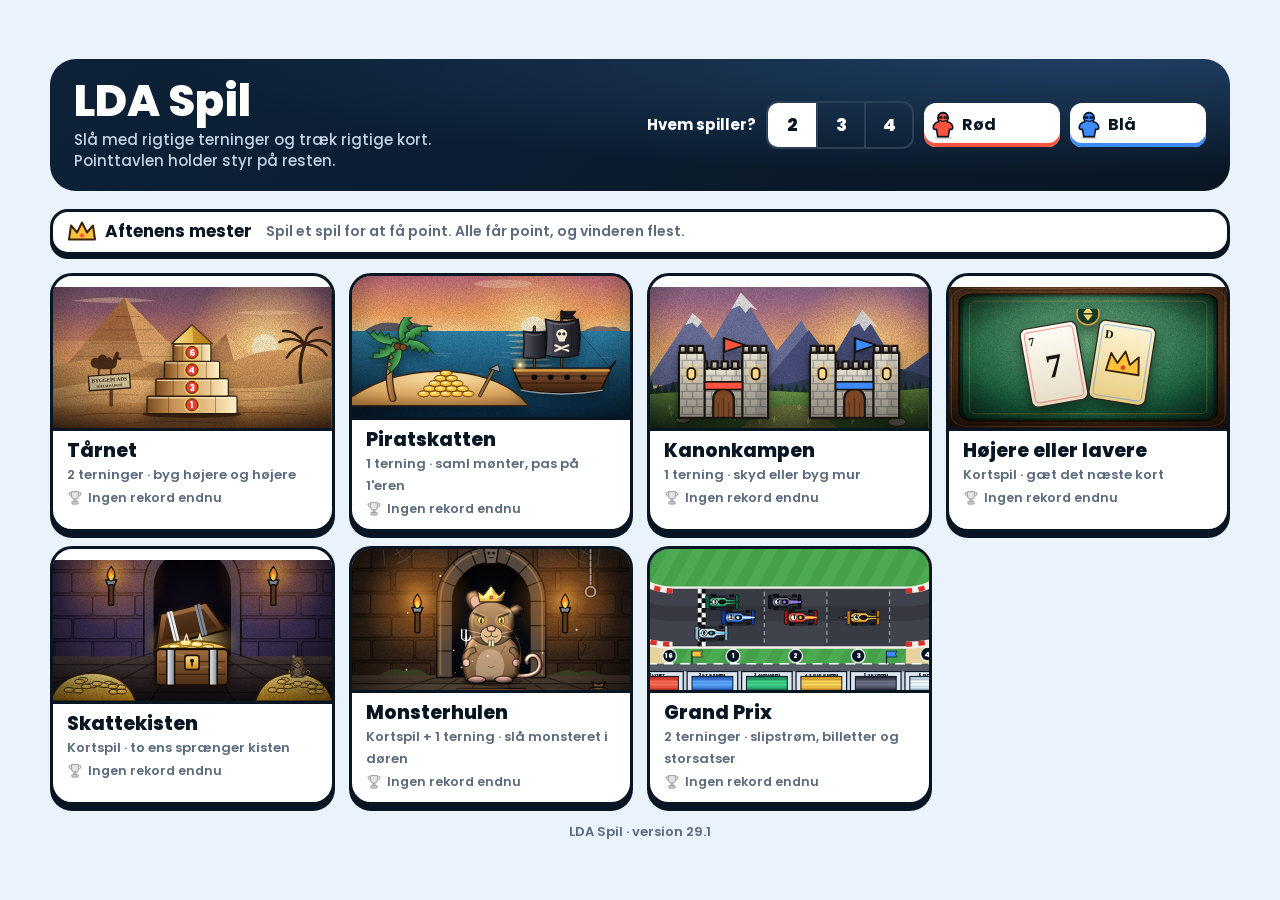
==== commit a6249199: "Version 29.1: Siden starter igen med et gammelt gemt Grand Prix Et gemt Grand Prix fra før version 2" ====
--- a/index.html
+++ b/index.html
@@ -557,7 +557,7 @@
   </div>
   <section class="eve" id="eve" aria-live="polite"></section>
   <nav class="tiles" id="tiles" aria-label="Vælg spil"></nav>
-  <footer class="ver">LDA Spil · version 29.0</footer>
+  <footer class="ver">LDA Spil · version 29.1</footer>
 </div>
 <main id="game">
   <header class="topbar"><button class="ib" id="tohome" aria-label="Tilbage til spilmenuen">‹ Spil</button><h1 id="gname"></h1><button class="ib" id="undo">↶ Fortryd</button><button class="ib" id="menu" aria-label="Regler og menu">☰ Regler</button></header>
@@ -617,7 +617,7 @@
 function newTurn(g){return {tower:{fl:[],dice:[]},pirate:{sum:0,rolls:[]},battle:{roll:null},hilo:{cur:null,guess:null,pile:0},chest:{row:[]},monster:{bag:0,sum:0,rolls:[],n:0},race:{dice:[],act:'',sel:0}}[g]}
 try{S=JSON.parse(localStorage.getItem('lda-spil'));SAVES=JSON.parse(localStorage.getItem('lda-saves'))||{}}catch(e){}
 if(!S||!GAMES[S.game]||!S.turn||!S.n)S=fresh('tower',S&&S.names,S&&S.targets,2);
-if(S.game==='race'&&!(S.rc&&S.rc.v===2))S=fresh('race',S.names,S.targets,S.n);if(!S.used)S.used=Array(14).fill(0);if(!S.wall)S.wall=Array(S.n).fill(0);if(!S.rid)S.rid=newRid();if(!S.out)S.out=[];
+if(!S.used)S.used=Array(14).fill(0);if(!S.wall)S.wall=Array(S.n).fill(0);if(!S.rid)S.rid=newRid();if(!S.out)S.out=[];
 const save=()=>{SAVES[S.game]=S;try{localStorage.setItem('lda-spil',JSON.stringify(S));localStorage.setItem('lda-saves',JSON.stringify(SAVES))}catch(e){}};
 const snap=()=>{hist.push(JSON.stringify({S,R:REC}));if(hist.length>60)hist.shift();S.oops=false};
 const esc=s=>String(s).replace(/[&<>"]/g,c=>({'&':'&amp;','<':'&lt;','>':'&gt;','"':'&quot;'}[c]));
@@ -1535,6 +1535,8 @@
 $('reset').addEventListener('click',()=>{snap();FX=null;S=fresh(S.game,S.names,S.targets,S.n);say('Nyt spil. Held og lykke!');sheet.classList.remove('show');render()});
 $('wmenu').addEventListener('click',()=>{snap();FX=null;S=fresh(S.game,S.names,S.targets,S.n);win.classList.remove('show');go('home')});
 $('again').addEventListener('click',()=>{snap();FX=null;const w=S.win;S=fresh(S.game,S.names,S.targets,S.n);if(w>=0)S.p=S.start=nx(w);say(`${nm(S.p)} starter.`);render()});
+/* Et gemt Grand Prix fra før version 29 kan ikke fortsættes: start et nyt løb (først her, hvor bilerne er defineret) */
+if(S.game==='race'&&!(S.rc&&S.rc.v===2))S=fresh('race',S.names,S.targets,S.n);
 render();
 }
 </script>
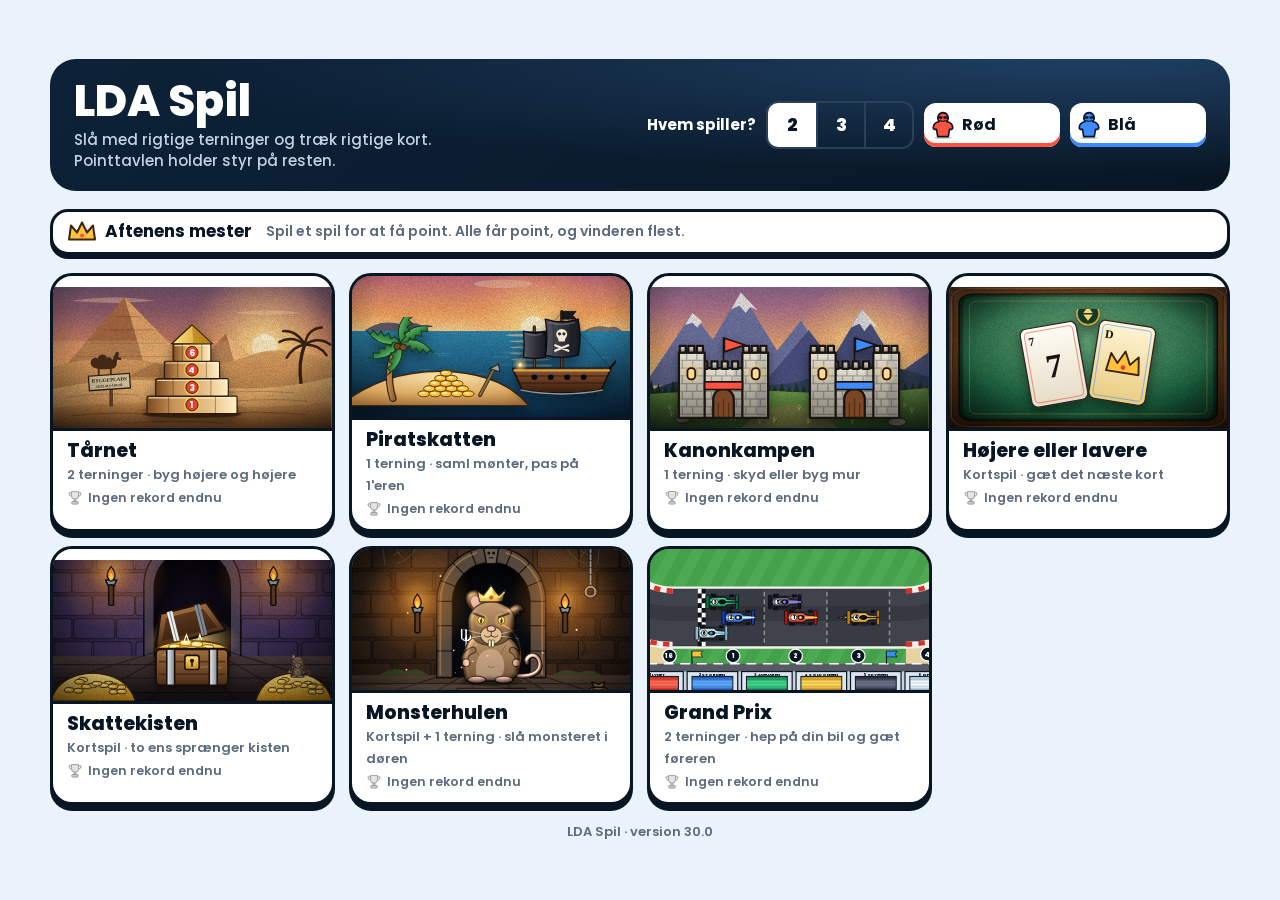
==== commit 90f21563: "Version 30.0: Grand Prix gjort lettere for børn - Kun to valg på sin tur: Kør! (+1 mønt) eller Tag e" ====
--- a/index.html
+++ b/index.html
@@ -372,7 +372,7 @@
 .racts4{display:grid;grid-template-columns:1fr 1fr;gap:8px}
 .ra{display:grid;grid-template-columns:auto 1fr;grid-template-areas:"i b" "i s";gap:0 10px;align-items:center;text-align:left;min-height:70px;padding:8px 12px;border:3px solid var(--line);border-radius:16px;background:var(--paper);box-shadow:0 4px 0 var(--line)}
 .ra i{grid-area:i;font-style:normal;font-size:28px;line-height:1}.ra b{grid-area:b;font-size:16px;line-height:1.15}.ra small{grid-area:s;font-size:12px;color:var(--soft);font-weight:600;line-height:1.2}
-.ra.main{background:var(--c);color:var(--on,#fff)}.ra.main small{color:inherit;opacity:.85}.ra:disabled{opacity:.4;box-shadow:none}
+.ra.tall{min-height:96px}.ra.tall i{font-size:36px}.ra.tall b{font-size:20px}.ra.main{background:var(--c);color:var(--on,#fff)}.ra.main small{color:inherit;opacity:.85}.ra:disabled{opacity:.4;box-shadow:none}
 .rfields{display:grid;grid-template-columns:repeat(5,minmax(0,1fr));gap:6px}
 .rfields button{min-height:44px;border:3px solid var(--line);border-radius:12px;background:var(--paper);font-weight:800;font-size:16px;box-shadow:0 3px 0 var(--line)}.rfields button:disabled{opacity:.25;box-shadow:none}
 .key.rk{display:flex;flex-direction:column;gap:3px;border-bottom:8px solid var(--c1)}
@@ -557,7 +557,7 @@
   </div>
   <section class="eve" id="eve" aria-live="polite"></section>
   <nav class="tiles" id="tiles" aria-label="Vælg spil"></nav>
-  <footer class="ver">LDA Spil · version 29.1</footer>
+  <footer class="ver">LDA Spil · version 30.0</footer>
 </div>
 <main id="game">
   <header class="topbar"><button class="ib" id="tohome" aria-label="Tilbage til spilmenuen">‹ Spil</button><h1 id="gname"></h1><button class="ib" id="undo">↶ Fortryd</button><button class="ib" id="menu" aria-label="Regler og menu">☰ Regler</button></header>
@@ -589,7 +589,7 @@
  hilo:{name:'Højere eller lavere',kind:'cards',unit:'point',rules:['Vend et startkort. Es er 1, konge er 13.','Gæt højere eller lavere, og vend næste kort.','Rigtigt gæt: kortet kommer i din bunke. Lige så højt: intet sker.','Forkert gæt: du mister turens bunke.','Stop for at gemme bunken. Hvert kort giver 1 point.','Lange stimer giver bonus, når du stopper: 3 kort giver 1 ekstra, 4 kort 2, 5 kort 4, 6 kort 6, 7 kort 9, og 8 eller flere giver 12 ekstra.','Når bunken er tom, vinder den med flest point.']},
  chest:{name:'Skattekisten',kind:'cards',unit:'point',rules:['Vend kort ét ad gangen og læg dem i en række.','Samme værdi som et kort i rækken: kisten går i stykker, og alt ryger ud.','Stop for at tage rækken.','Knægt, dame og konge giver 2 point, alle andre 1.','Mange kort giver bonus, når du stopper: 5 kort giver 1 ekstra, 6 kort 3 ekstra, 7 kort 5 ekstra, og 8 eller flere giver 8 ekstra.','Når bunken er tom, vinder den med flest point.']},
  monster:{name:'Monsterhulen',kind:'dice',unit:'guld',rules:['Vend et kort: det er monsteret i døren, og kortets værdi er dets styrke. Knægt er 11, dame 12, konge 13, og esset er Dragen med styrke 14.','Kæmp ved at slå terningen op til <b>3 gange</b>. Slagene lægges sammen, og når du når monsterets styrke, har du vundet.',"Slår du en <b>1'er</b>, bliver du bidt og taber kampen. Du taber også, hvis tre slag ikke er nok.",'Vinder du, ryger monsterets styrke i guld ned i sækken. Dragen giver 6 ekstra.','Efter en sejr kan du gå hjem og gemme sækken eller gå dybere ind og vende et nyt kort. Du må også gå hjem, når du har set det næste monster.','Taber du, mister du hele sækken. Monsteret bliver stående til den næste spiller, og der kommer 2 guld i dusør på det, hver gang det vinder.','Når nogen når målet, spilles runden færdig. Den med mest guld vinder.']},
- race:{name:'Grand Prix',kind:'grid',unit:'mønter',one:'mønt',rules:['Seks racerbiler kører ét løb på 16 felter rundt om banen, men ingen af jer ejer en bil. I tjener mønter ved at gætte rigtigt. Alle starter med 3 mønter, og flest mønter efter løbet vinder.','<b>Pakken:</b> står flere biler på samme felt, ligger de i kø, og den forreste fører. Når en bil kører, hænger alle bilerne <b>bag</b> den på i slipstrømmen, og hele toget lægger sig forrest på det nye felt.','<b>En omgang</b> er slut, når alle seks biler har kørt én gang. Tavlen midt på banen viser, hvem der mangler.','På din tur gør du <b>én</b> ting:','<b>Slå terningerne</b> og få 1 mønt. Første terning er bilen. Har den allerede kørt i omgangen, kører den næste bil, der mangler. Anden terning er farten: 1–2 giver 1 felt, 3–4 giver 2 og 5–6 giver 3. To ens giver nitro: 1 felt ekstra.','<b>Omgangsbillet:</b> gæt hvem der fører, når omgangen er slut. Første billet på en bil er værd 5, så 3, så 2. Fører bilen, får du billettens værdi. Er den nummer 2, får du 1. Ellers mister du 1.','<b>Banebrik:</b> læg din turbo (+1 felt) eller olie (−1 felt, og bilerne havner bagerst) på et tomt felt, ikke ved siden af en andens brik. Hver gang en bil lander på den, får du 1 mønt. Brikkerne fjernes efter hver omgang.','<b>Storsats:</b> gæt hele løbets vinder eller den bil, der kommer sidst. Den er hemmelig til målstregen. Første rigtige får 8, så 5, 3, 2 og 1. Forkert koster 1. Du kan satse én gang pr. bil.','Løbet slutter, så snart en bil kører over målstregen. Så afregnes omgangen og storsatserne.']},
+ race:{name:'Grand Prix',kind:'grid',unit:'mønter',one:'mønt',rules:['Seks racerbiler kører om kap 16 felter rundt om banen. Ingen af jer ejer en bil, men I kan tjene mønter på dem. Flest mønter efter løbet vinder.','<b>Heppebil:</b> før start vælger hver spiller en bil at heppe på. Vinder den løbet, får du 5 mønter.','På din tur vælger du: <b>Kør!</b> Slå to terninger og få 1 mønt. Den første terning vælger bilen, den anden hvor langt den kører. To ens giver nitro.','Eller <b>tag en billet</b>: gæt hvilken bil der fører, når alle seks biler har kørt én gang. Rigtigt gæt giver tallet på billetten (5, 3 eller 2). Forkert gæt koster ingenting.','Står flere biler på samme felt, kører de i kø. Når en bil kører, hænger bilerne bag den på i slipstrømmen.','Grønne turbofelter giver 1 felt ekstra. Olie får bilen til at glide 1 felt tilbage.','Løbet slutter, så snart en bil kører over målstregen.']},
 };
 let S,hist=[],FX=null,fxT,seenCoins=0,SAVES={};
 /* Lyd: små toner lavet i browseren, ingen lydfiler */
@@ -613,7 +613,7 @@
  win:()=>[523,659,784,1047,784,1047,1319].forEach((f,i)=>tone(f,.22,'square',.06,i*.13))};
 const HP=15,WMAX=6,AIR=7,ZS=4,MAXD=12,DEFT={monster:50};
 const newRid=()=>Date.now().toString(36)+Math.random().toString(36).slice(2,7);
-const fresh=(game,names,targets,n)=>({rc:game==='race'?rcNew():null,game,n:n||2,names:names||DEF.slice(),targets:targets||{tower:15,pirate:50},scores:Array(n||2).fill(game==='battle'?HP:game==='race'?3:0),pirateScore:0,chests:Array(n||2).fill(0),wall:Array(n||2).fill(0),used:Array(14).fill(0),mon:null,p:0,start:0,final:false,turn:newTurn(game),deck:52,log:[],msg:'',mt:'',win:null,rid:newRid(),out:[]});
+const fresh=(game,names,targets,n)=>({rc:game==='race'?rcNew(n):null,game,n:n||2,names:names||DEF.slice(),targets:targets||{tower:15,pirate:50},scores:Array(n||2).fill(game==='battle'?HP:0),pirateScore:0,chests:Array(n||2).fill(0),wall:Array(n||2).fill(0),used:Array(14).fill(0),mon:null,p:0,start:0,final:false,turn:newTurn(game),deck:52,log:[],msg:'',mt:'',win:null,rid:newRid(),out:[]});
 function newTurn(g){return {tower:{fl:[],dice:[]},pirate:{sum:0,rolls:[]},battle:{roll:null},hilo:{cur:null,guess:null,pile:0},chest:{row:[]},monster:{bag:0,sum:0,rolls:[],n:0},race:{dice:[],act:'',sel:0}}[g]}
 try{S=JSON.parse(localStorage.getItem('lda-spil'));SAVES=JSON.parse(localStorage.getItem('lda-saves'))||{}}catch(e){}
 if(!S||!GAMES[S.game]||!S.turn||!S.n)S=fresh('tower',S&&S.names,S&&S.targets,2);
@@ -1031,25 +1031,26 @@
    når en bil kører, hænger bilerne BAG den på i slipstrømmen, og hele toget lægger sig forrest på det nye felt.
    En omgang er slut, når alle seks biler har kørt én gang. På sin tur gør man én ting: slår terningerne (+1 mønt),
    tager en omgangsbillet, lægger sin banebrik (turbo eller olie) eller sætter en hemmelig storsats på løbets vinder eller sidste bil. */
-const RLEN=16,TICK=[5,3,2],BIG=[8,5,3,2,1],SPD=v=>Math.ceil(v/2),ALL6=[0,1,2,3,4,5];
+const RLEN=16,TICK=[5,3,2],FANW=5,SPD=v=>Math.ceil(v/2),ALL6=[0,1,2,3,4,5];
 const CARS=[{n:'Lynet',c:['#ff6a55','#b3180f'],s:'#ffd34d'},{n:'Stormen',c:['#5aa8ff','#1440a8'],s:'#e8f2ff'},{n:'Jaguaren',c:['#3fd68c','#0d6b45'],s:'#0b1a12'},
   {n:'Solkongen',c:['#ffd75a','#c47c08'],s:'#2a1600'},{n:'Skyggen',c:['#6a6f88','#15161f'],s:'#a77bff'},{n:'Isfuglen',c:['#f4fbff','#8fb8cc'],s:'#2aa7d6'}];
-function rcNew(){const sh=ALL6.slice();for(let i=5;i>0;i--){const j=Math.floor(Math.random()*(i+1));[sh[i],sh[j]]=[sh[j],sh[i]]}
+function rcNew(n){const sh=ALL6.slice();for(let i=5;i>0;i--){const j=Math.floor(Math.random()*(i+1));[sh[i],sh[j]]=[sh[j],sh[i]]}
   const pos=[],ord=[];sh.forEach((k,i)=>{pos[k]=1+Math.floor(Math.random()*3);ord[k]=i+1});
-  return {v:2,leg:1,pos,ord,hi:7,lo:0,moved:[0,0,0,0,0,0],tick:CARS.map(()=>TICK.slice()),bets:[],tiles:[],big:[],rolls:0,over:false,fin:null}}
+  /* Faste turbo- og oliefelter: to af hver, aldrig ved siden af hinanden */
+  const fs=[];for(const f of Array.from({length:12},(_,i)=>i+4).sort(()=>Math.random()-.5))if(fs.length<4&&!fs.some(x=>Math.abs(x-f)<=1))fs.push(f);
+  return {v:3,leg:1,pos,ord,hi:7,lo:0,moved:[0,0,0,0,0,0],tick:CARS.map(()=>TICK.slice()),bets:[],tiles:fs.map((f,i)=>({f,t:i<2?1:-1})),fan:Array(n||2).fill(-1),rolls:0,over:false,fin:null}}
 const rRank=r=>ALL6.slice().sort((a,b)=>r.pos[b]-r.pos[a]||r.ord[b]-r.ord[a]);
 const rPack=(r,f)=>ALL6.filter(k=>r.pos[k]===f).sort((a,b)=>r.ord[a]-r.ord[b]);
 const rLeft=r=>ALL6.filter(k=>!r.moved[k]);
 /* Har bilen på den første terning allerede kørt i omgangen, kører den næste bil, der mangler */
 const rSub=a=>{const r=S.rc;let k=a-1;if(r.moved[k])for(let i=1;i<6;i++){const j=(k+i)%6;if(!r.moved[j]){k=j;break}}return k};
-const rOk=(r,f,p)=>f>=2&&f<=RLEN&&!ALL6.some(k=>r.pos[k]===f)&&!r.tiles.some(t=>t.p!==p&&Math.abs(t.f-f)<=1);
 const payTxt=g=>g.map((x,p)=>x?`${nm(p)} ${x>0?'+':'−'}${Math.abs(x)}`:'').filter(Boolean).join(' · ')||'ingen gevinster';
 const engine=d=>{tone(62,d,'sawtooth',.06,0,220);tone(124,d*.9,'square',.016,0,440);noise(Math.min(d,1.6),.16,0,1100)};
 const crowd=()=>{noise(2.4,.3,0,2600);noise(1.6,.2,.5,1600);[880,1175,1480].forEach((f,i)=>tone(f,.14,'square',.03,.3+i*.16))};
 function rMove(k,d){const r=S.rc,f=r.pos[k],unit=rPack(r,f).filter(c=>r.ord[c]<=r.ord[k]);
   const put=(to,front)=>front?unit.forEach(c=>{r.pos[c]=to;r.ord[c]=++r.hi}):unit.slice().reverse().forEach(c=>{r.pos[c]=to;r.ord[c]=--r.lo});
   let to=f+d;put(to,true);const tl=to<=RLEN&&r.tiles.find(t=>t.f===to)||null;
-  if(tl){S.scores[tl.p]++;if(tl.t>0)put(++to,true);else put(--to,false)}
+  if(tl){if(tl.t>0)put(++to,true);else put(--to,false)}
   return {unit,from:f,to,tl}}
 function rNext(){S.p=(S.p+1)%S.n;S.turn=newTurn('race')}
 function rDie(v){const r=S.rc,t=S.turn;if(!r||r.over)return;t.act='roll';t.dice.push(v);sfx.tap();
@@ -1059,7 +1060,7 @@
   r.moved[k]=1;r.rolls++;S.scores[p]++;
   const m=rMove(k,d),fol=m.unit.filter(c=>c!==k);rAnim(before,rPlaces(),m.tl&&m.tl.t<0?m.unit:[]);
   let txt=`${nm(p)} får 1 mønt. ${CARS[k].n} ${nitro?'fyrer nitro af og ':''}kører ${d} ${d===1?'felt':'felter'}${fol.length?` med ${fol.map(c=>CARS[c].n).join(' og ')} i slipstrømmen`:''}.`;
-  if(m.tl)txt+=m.tl.t>0?` Turbo! 1 felt ekstra, og ${nm(m.tl.p)} får 1 mønt.`:` Olie! ${CARS[k].n} spinner 1 felt tilbage og havner bagerst. ${nm(m.tl.p)} får 1 mønt.`;
+  if(m.tl)txt+=m.tl.t>0?' Turbo! 1 felt ekstra.':` Olie! ${CARS[k].n} spinner 1 felt tilbage.`;
   log(`${nm(p)}: ${CARS[k].n} ${d} ${d===1?'felt':'felter'}${nitro?' (nitro)':''}`);
   const ban=start?'Lights out!':nitro?'NITRO!':m.tl?(m.tl.t>0?'Turbo!':'Olie!'):null;
   if(ALL6.some(c=>r.pos[c]>RLEN)){rEnd(txt);return}
@@ -1067,23 +1068,21 @@
     say(`${txt} Omgang ${lg.leg} er slut, og ${CARS[lg.first].n} fører. ${payTxt(lg.gain)}. Nu er det ${nm(S.p)}s tur.`,'good');return}
   rNext();if(ban)fx({kind:'rban',ban,shake:!!(m.tl&&m.tl.t<0)},1900);if(nitro||m.tl)sfx.six();say(`${txt} Nu er det ${nm(S.p)}s tur.`)}
 function rLegEnd(){const r=S.rc,o=rRank(r),g=Array(S.n).fill(0);
-  r.bets.forEach(b=>g[b.p]+=b.car===o[0]?b.v:b.car===o[1]?1:-1);
-  g.forEach((x,p)=>S.scores[p]=Math.max(0,S.scores[p]+x));
+  r.bets.forEach(b=>{if(b.car===o[0])g[b.p]+=b.v});
+  g.forEach((x,p)=>S.scores[p]+=x);
   const out={leg:r.leg,first:o[0],second:o[1],gain:g};log(`Omgang ${r.leg}: ${CARS[o[0]].n} førte`);
-  r.leg++;r.moved=[0,0,0,0,0,0];r.tick=CARS.map(()=>TICK.slice());r.bets=[];r.tiles=[];return out}
-function rEnd(txt){const r=S.rc,lg=rLegEnd(),o=rRank(r),w=o[0],l=o[5],g=Array(S.n).fill(0);let iw=0,il=0;
-  r.big.forEach(b=>{const ok=b.kind==='w'?b.car===w:b.car===l;b.ok=ok;b.g=ok?(BIG[b.kind==='w'?iw++:il++]||1):-1;g[b.p]+=b.g});
-  g.forEach((x,p)=>S.scores[p]=Math.max(0,S.scores[p]+x));
-  r.over=true;r.leg=lg.leg;r.moved=ALL6.map(()=>1);r.fin={w,l,leg:lg.gain,big:g};crowd();sfx.good();
+  r.leg++;r.moved=[0,0,0,0,0,0];r.tick=CARS.map(()=>TICK.slice());r.bets=[];return out}
+function rEnd(txt){const r=S.rc,lg=rLegEnd(),o=rRank(r),w=o[0],g=r.fan.map(k=>k===w?FANW:0);
+  g.forEach((x,p)=>S.scores[p]+=x);
+  r.over=true;r.leg=lg.leg;r.moved=ALL6.map(()=>1);r.fin={w,leg:lg.gain,fan:g};crowd();sfx.good();
   fx({kind:'rban',ban:`${CARS[w].n} vinder!`,flag:1},4200);log(`${CARS[w].n} vandt Grand Prix`);
-  say(`${txt} ${CARS[w].n} tager det ternede flag! Sidste omgang: ${payTxt(lg.gain)}. Storsatser: ${payTxt(g)}.`,'good')}
+  say(`${txt} ${CARS[w].n} tager det ternede flag! ${g.some(x=>x)?`Heppebil: ${payTxt(g)}.`:`Ingen heppede på ${CARS[w].n}.`}`,'good')}
+function rFan(k){const r=S.rc,p=S.p;if(r.fan.includes(k))return;r.fan[p]=k;sfx.coin(5);log(`${nm(p)} hepper på ${CARS[k].n}`);
+  const nx=(p+1)%S.n;S.p=nx;S.turn=newTurn('race');
+  say(r.fan[nx]<0?`${nm(p)} hepper på ${CARS[k].n}! Nu vælger ${nm(nx)}.`:`Alle har valgt! Lights out om lidt. ${nm(S.p)} starter.`,'good')}
 function rFinal(){const mx=Math.max(...S.scores),top=S.scores.map((v,i)=>v===mx?i:-1).filter(i=>i>=0);S.win=top.length>1?-1:top[0];if(S.win>=0)rec('race',mx,S.win)}
 function rTick(k){const r=S.rc,p=S.p;if(!r.tick[k].length)return;const v=r.tick[k].shift();r.bets.push({p,car:k,v});sfx.coin(v);
   log(`${nm(p)}: omgangsbillet ${v} på ${CARS[k].n}`);rNext();say(`${nm(p)} tog billetten på ${v} på ${CARS[k].n}. Nu er det ${nm(S.p)}s tur.`)}
-function rTile(f){const r=S.rc,t=S.turn,p=S.p;if(!t.sel||!rOk(r,f,p))return;r.tiles=r.tiles.filter(x=>x.p!==p);r.tiles.push({p,f,t:t.sel});sfx.thud();
-  const w=t.sel>0?'turbo':'olie';log(`${nm(p)}: ${w} på felt ${f}`);rNext();say(`${nm(p)} lagde ${w} på felt ${f}. Nu er det ${nm(S.p)}s tur.`)}
-function rBig(k){const r=S.rc,t=S.turn,p=S.p;if(!t.sel||r.big.some(b=>b.p===p&&b.car===k))return;r.big.push({p,car:k,kind:t.sel});sfx.coin(4);
-  log(`${nm(p)}: hemmelig storsats`);rNext();say(`${nm(p)} satsede på løbets ${t.sel==='w'?'vinder':'sidste bil'}. Hvilken bil er hemmeligt til målstregen. Nu er det ${nm(S.p)}s tur.`)}
 /* --- banen: et stadion set oppefra. u er afstanden langs banen fra målstregen, l er sideforskydningen (plus er ud mod kanten) --- */
 const TCX=500,TCY=336,TL=480,TR=175,TW=118,PER=2*TL+2*Math.PI*TR,FL=PER/RLEN,U0=60,LANE=[0,-32,32],RAD=Math.PI/180;
 function tp(u){u=((u+U0)%PER+PER)%PER;const x0=TCX-TL/2,x1=TCX+TL/2,A=Math.PI*TR;
@@ -1115,9 +1114,10 @@
   <path d="M-24 0H32" stroke="${c.s}" stroke-width="3" stroke-linecap="round"/><path d="M-18-7H6" stroke="#fff" stroke-width="1.5" opacity=".45" stroke-linecap="round"/>
   <ellipse cx="0" cy="0" rx="7.5" ry="5" fill="#0b0d12"/><circle cx="-1" cy="0" r="3.6" fill="${c.s}" stroke="#07080c" stroke-width="1"/>`};
 const carNum=k=>`<circle r="6.2" fill="#fff" stroke="#07080c" stroke-width="1.4"/><text y="3.4" text-anchor="middle" font-size="9.5" font-weight="900" fill="#07080c" font-family="Poppins,sans-serif">${k+1}</text>`;
-function carG(k,p,drv,u,lead){return `<g id="${u==='r'?'rc'+k:''}" class="rcar ${drv?'drv':''}" transform="translate(${p.x.toFixed(1)} ${p.y.toFixed(1)})"><g class="rot" transform="rotate(${p.h.toFixed(1)})">${carTop(k,u)}</g>
+function carG(k,p,drv,u,lead,fans){return `<g id="${u==='r'?'rc'+k:''}" class="rcar ${drv?'drv':''}" transform="translate(${p.x.toFixed(1)} ${p.y.toFixed(1)})"><g class="rot" transform="rotate(${p.h.toFixed(1)})">${carTop(k,u)}</g>
   <g class="num" transform="translate(${(-15*Math.cos(p.h*RAD)).toFixed(1)} ${(-15*Math.sin(p.h*RAD)).toFixed(1)})">${carNum(k)}</g>
-  ${lead?`<g transform="translate(0 -34)"><rect x="-17" y="-11" width="34" height="20" rx="6" fill="#ffd34d" stroke="#07080c" stroke-width="2"/><text y="4.5" text-anchor="middle" font-size="13" font-weight="900" fill="#07080c" font-family="Poppins,sans-serif">P1</text></g>`:''}</g>`}
+  ${lead?`<g transform="translate(0 -34)"><rect x="-17" y="-11" width="34" height="20" rx="6" fill="#ffd34d" stroke="#07080c" stroke-width="2"/><text y="4.5" text-anchor="middle" font-size="13" font-weight="900" fill="#07080c" font-family="Poppins,sans-serif">P1</text></g>`:''}
+  ${fans&&fans.length?`<g transform="translate(${-(fans.length-1)*8} 30)">${fans.map((q,j)=>`<circle cx="${j*16}" r="7" fill="${HEX[q]}" stroke="#fff" stroke-width="2"/>`).join('')}</g>`:''}</g>`}
 function raceDefs(u){return `<defs><pattern id="${u}M" width="44" height="44" patternUnits="userSpaceOnUse" patternTransform="rotate(28)"><rect width="22" height="44" fill="#4caa52"/><rect x="22" width="22" height="44" fill="#45a04b"/></pattern>
   ${CARS.map((c,k)=>grad(u+'B'+k,[[0,c.c[1]],[.35,c.c[0]],[.65,c.c[0]],[1,c.c[1]]])).join('')}${rgrad(u+'Glow',[[0,'#ff4436',.9],[1,'#ff4436',0]])}${rgrad(u+'GlowG',[[0,'#3dff8a',.9],[1,'#3dff8a',0]])}
   ${grad(u+'Roof',[[0,'#26324a'],[1,'#121a2a']])}${grad(u+'Jt',[[0,'#141c30'],[1,'#0a0f1c']])}</defs>`}
@@ -1160,53 +1160,46 @@
    <text x="${x+6}" y="${y+21}" font-size="17" font-weight="900" fill="#ffd34d" font-family="Poppins,sans-serif">${r.over?'MÅLFLAG':'OMGANG '+r.leg}</text>
    <text x="${x+418}" y="${y+21}" text-anchor="end" font-size="12" font-weight="700" fill="#c9d4e6" font-family="Poppins,sans-serif">${r.over?'Løbet er slut':`${rLeft(r).length} ${rLeft(r).length===1?'bil mangler':'biler mangler'} at køre`}</text>
    ${lab(x+6,'NR.','start')}${lab(x+176,'HVOR')}${lab(x+226,'KØRT')}${lab(x+263,'BILLET')}${lab(x+300,'JERES BILLETTER','start')}${rows}`}
-function racePiles(r){const pile=(cx,kind,t)=>{const bs=r.big.filter(b=>b.kind===kind);
-   return `<g transform="translate(${cx} ${TCY})"><text y="-44" text-anchor="middle" font-size="11" font-weight="900" fill="#fff" stroke="#14321a" stroke-width="3" paint-order="stroke" letter-spacing=".8" font-family="Poppins,sans-serif">${t}</text>
-    ${bs.length?bs.map((b,j)=>`<g transform="translate(${-14+j*7} ${-30+j*6}) rotate(${(j%2?4:-4)})"><rect width="30" height="42" rx="5" fill="${HEX[b.p]}" stroke="#fff" stroke-width="2"/>${r.over?`<rect x="5" y="8" width="20" height="26" rx="3" fill="${CARS[b.car].c[0]}" stroke="#07080c" stroke-width="1.5"/><text x="15" y="26" text-anchor="middle" font-size="12" font-weight="900" fill="#07080c" font-family="Poppins,sans-serif">${b.car+1}</text>`:`<text x="15" y="28" text-anchor="middle" font-size="18" font-weight="900" fill="#fff" font-family="Poppins,sans-serif">?</text>`}</g>`).join(''):`<rect x="-15" y="-30" width="30" height="42" rx="5" fill="none" stroke="rgba(255,255,255,.55)" stroke-width="2" stroke-dasharray="5 4"/>`}</g>`};
-  return pile(TCX-TL/2-62,'w','VINDER')+pile(TCX+TL/2+62,'l','SIDSTE')}
+function racePiles(r){const f=r.fan||[],cx=TCX-TL/2-56,lab=(x,y,t)=>`<text x="${x}" y="${y}" text-anchor="middle" font-size="11" font-weight="900" fill="#fff" stroke="#14321a" stroke-width="3" paint-order="stroke" letter-spacing=".8" font-family="Poppins,sans-serif">${t}</text>`;
+  const rows=f.map((k,p)=>`<g transform="translate(${cx-20} ${TCY-24+p*24})"><circle r="9" fill="${HEX[p]}" stroke="#fff" stroke-width="2"/>${k>=0?`<rect x="15" y="-9" width="28" height="18" rx="4" fill="url(#rB${k})" stroke="#07080c" stroke-width="1.5"/><text x="29" y="4" text-anchor="middle" font-size="11" font-weight="900" fill="#07080c" font-family="Poppins,sans-serif">${k+1}</text>`:`<text x="22" y="5" font-size="15" font-weight="900" fill="#fff" stroke="#14321a" stroke-width="3" paint-order="stroke" font-family="Poppins,sans-serif">?</text>`}</g>`).join('');
+  const tx=TCX+TL/2+56;
+  return lab(cx,TCY-44,'HEPPEBILER')+rows+lab(tx,TCY-44,'VINDER')+`<g transform="translate(${tx} ${TCY-6}) scale(.5)"><path d="M-22-30h44v26a22 22 0 0 1-44 0z" fill="#ffc23a" stroke="#3a2408" stroke-width="5"/><path d="M-22-22h-16q0 20 18 22M22-22h16q0 20-18 22" fill="none" stroke="#3a2408" stroke-width="5"/><path d="M-6 18h12v14h-12z" fill="#e19a00" stroke="#3a2408" stroke-width="5"/><rect x="-20" y="32" width="40" height="14" rx="4" fill="#c98a12" stroke="#3a2408" stroke-width="5"/></g>`+lab(tx,TCY+34,`heppebil +${FANW}`)}
 function raceTileArt(r,t,u){return r.tiles.map(x=>{const p=carXY((x.f-.5)*FL,0);return `<g transform="translate(${p.x.toFixed(1)} ${p.y.toFixed(1)}) rotate(${p.h.toFixed(1)})"><g class="rtile">${x.t>0
-   ?`<rect x="-28" y="-24" width="56" height="48" rx="9" fill="#13c06a" stroke="${HEX[x.p]}" stroke-width="5"/><path d="M-15-12-3 0-15 12M1-12 13 0 1 12" stroke="#fff" stroke-width="5.5" fill="none" stroke-linecap="round" stroke-linejoin="round"/>`
-   :`<path d="M-26-6C-28-22-8-27 0-20 10-29 31-18 24-5 33 7 20 25 4 18-6 29-29 21-22 7-32 3-30-4-26-6Z" fill="#0b0b10" stroke="${HEX[x.p]}" stroke-width="5"/><ellipse cx="-4" cy="-6" rx="10" ry="4" fill="#7a6bff" opacity=".5"/><ellipse cx="6" cy="6" rx="6" ry="2.5" fill="#3de0ff" opacity=".35"/>`}</g></g>`}).join('')+
-  (t&&t.act==='tile'&&t.sel?Array.from({length:RLEN},(_,i)=>i+1).filter(f=>rOk(r,f,S.p)).map(f=>{const p=carXY((f-.5)*FL,0);return `<g class="rtgt" data-rtile="${f}" transform="translate(${p.x.toFixed(1)} ${p.y.toFixed(1)})"><circle r="36" fill="rgba(255,211,77,.22)" stroke="#ffd34d" stroke-width="3.5" stroke-dasharray="8 6"/><text y="7" text-anchor="middle" font-size="20" font-weight="900" fill="#ffd34d" font-family="Poppins,sans-serif">${f}</text></g>`}).join(''):'')}
+   ?`<rect x="-28" y="-24" width="56" height="48" rx="9" fill="#13c06a" stroke="#fff" stroke-width="4"/><path d="M-15-12-3 0-15 12M1-12 13 0 1 12" stroke="#fff" stroke-width="5.5" fill="none" stroke-linecap="round" stroke-linejoin="round"/>`
+   :`<path d="M-26-6C-28-22-8-27 0-20 10-29 31-18 24-5 33 7 20 25 4 18-6 29-29 21-22 7-32 3-30-4-26-6Z" fill="#0b0b10" stroke="#5b6170" stroke-width="3"/><ellipse cx="-4" cy="-6" rx="10" ry="4" fill="#7a6bff" opacity=".5"/><ellipse cx="6" cy="6" rx="6" ry="2.5" fill="#3de0ff" opacity=".35"/>`}</g></g>`}).join('')}
 function raceGantry(r){const a=carXY(-16,-TW/2-16),b=carXY(-16,TW/2+16),lit=!r.rolls,m=carXY(-16,0);
   return `<path d="M${a.x+5} ${a.y+8}L${b.x+5} ${b.y+8}" stroke="#000" stroke-width="16" opacity=".25"/><path d="M${a.x} ${a.y}L${b.x} ${b.y}" stroke="#1c2029" stroke-width="16" stroke-linecap="round"/>
    ${[-2,-1,0,1,2].map(i=>{const p=carXY(-16,i*20);return `${lit?`<circle class="rlit" cx="${p.x}" cy="${p.y}" r="14" fill="url(#rGlow)"/>`:''}<circle cx="${p.x}" cy="${p.y}" r="5.5" fill="${lit?'#ff3b30':'#2ecc71'}" stroke="#07080c" stroke-width="1.5"/>`}).join('')}
    <circle cx="${m.x}" cy="${m.y}" r="0"/>`}
 function raceScene(){const r=S.rc;if(!r)return '';const t=S.turn,P=rPlaces(),o=rRank(r),f=FX&&FX.kind==='rban'?FX:null,now=performance.now();
   const pose=k=>{const it=RA&&RA.items.find(i=>i.k===k);if(it){const x=Math.min(1,(now-RA.t0)/RA.dur);return [rPoseAt(it,ease(x)),x<1]}return [carXY(P[k].u,P[k].l),false]};
-  const cars=ALL6.slice().sort((a,b)=>P[a].u-P[b].u).map(k=>{const [p,d]=pose(k);return carG(k,p,d,'r',k===o[0]&&r.rolls>0)}).join('');
+  const cars=ALL6.slice().sort((a,b)=>P[a].u-P[b].u).map(k=>{const [p,d]=pose(k);return carG(k,p,d,'r',k===o[0]&&r.rolls>0,(r.fan||[]).map((c,q)=>c===k?q:-1).filter(q=>q>=0))}).join('');
   const ban=f?banner(f.ban).replace('class="banner"','class="banner gold"'):r.over?banner(`${CARS[r.fin.w].n} vinder!`).replace('class="banner"','class="banner gold"'):'';
   const pay=f&&f.pay?`<div class="rpay"><b>Omgang ${f.pay.leg}: ${CARS[f.pay.first].n} førte</b>${f.pay.gain.map((g,p)=>`<span style="--c:${COL[p]}">${nm(p)} <em class="${g<0?'neg':''}">${g>0?'+':''}${g}</em></span>`).join('')}</div>`:'';
   return `<div class="scene racing ${f&&f.shake?'shake':''}"><svg class="dart" viewBox="0 0 1000 660" preserveAspectRatio="xMidYMid meet" aria-label="Racerbanen">${raceDefs('r')}${raceBg('r')}${raceGantry(r)}${raceHud(r,'r')}${racePiles(r)}${raceTileArt(r,t,'r')}${cars}</svg>${ban}${pay}</div>`}
-const RACTS=[['roll','🎲','Slå terningerne','+1 mønt, og en bil kører'],['tick','🎫','Omgangsbillet','Hvem fører, når omgangen er slut?'],['tile','🛢️','Banebrik','Turbo eller olie: 1 mønt pr. bil'],['big','🏆','Storsats','Hele løbets vinder eller sidste']];
+const RACTS=[['roll','🎲','Kør!','Slå terningerne og få 1 mønt'],['tick','🎫','Tag en billet','Gæt hvem der fører efter omgangen']];
 function racePad(){const r=S.rc,t=S.turn;if(!r)return '';
-  const back='<button class="btn rback" data-rback>← Vælg noget andet</button>',who=`<b style="color:${COL[S.p]}">${nm(S.p)}</b>`;
-  if(r.over){const bb=r.big.map(b=>`<b style="color:${COL[b.p]}">${nm(b.p)}</b>: ${CARS[b.car].n} ${b.kind==='w'?'vinder':'sidst'} ${b.ok?'✓':'✗'} ${b.g>0?'+':''}${b.g}`).join(' · ');
-    return `<p>${CARS[r.fin.w].n} vandt, og ${CARS[r.fin.l].n} kom sidst.</p><p class="sub">${bb?'Storsatser: '+bb:'Ingen storsatser i dette løb.'}</p><div class="racts"><button class="btn main" data-rnext>Se vinderen af Grand Prix</button></div>`}
-  if(t.act==='roll'){if(!t.dice.length)return `<p>${who}: hvad viste den <b>første</b> terning? Den vælger bilen. <span class="sub">Har bilen kørt, kører den næste, der mangler.</span></p>
+  const back='<button class="btn rback" data-rback>← Tilbage</button>',who=`<b style="color:${COL[S.p]}">${nm(S.p)}</b>`;
+  if(r.over){const fw=r.fin.fan.map((g,p)=>g?`<b style="color:${COL[p]}">${nm(p)}</b> +${g}`:'').filter(Boolean).join(' · ');
+    return `<p>${CARS[r.fin.w].n} vandt løbet! ${fw?'Heppebil: '+fw:`Ingen heppede på ${CARS[r.fin.w].n}.`}</p><div class="racts"><button class="btn main" data-rnext>Se vinderen af Grand Prix</button></div>`}
+  if(r.fan.includes(-1))return `<p>${who}: vælg din <b>heppebil</b>! <span class="sub">Vinder den løbet, får du ${FANW} mønter.</span></p>
+     <div class="rbets">${CARS.map((c,k)=>{const q=r.fan.indexOf(k);return `<button class="rb" data-rfan="${k}" ${q>=0?'disabled':''} style="--c1:${c.c[0]};--c2:${c.c[1]}"><i></i><b>${k+1} ${c.n}</b><small>${q>=0?nm(q)+' hepper':'felt '+r.pos[k]}</small></button>`}).join('')}</div>`;
+  if(t.act==='roll'){if(!t.dice.length)return `<p>${who}: <b>første</b> terning. Hvilken bil kører? <span class="sub">Navnet står på knappen.</span></p>
      <div class="keys">${[1,2,3,4,5,6].map(v=>{const k=rSub(v),c=CARS[k],sw=k!==v-1;return `<button class="key rk ${sw?'swap':''}" data-die="${v}" style="--c1:${c.c[0]}" aria-label="Slog ${v}: ${c.n} kører">${pips(v)}<small>${sw?'→ ':''}${c.n}</small></button>`}).join('')}</div>${back}`;
-    const a=t.dice[0],k=rSub(a);return `<p>${CARS[k].n} kører. Hvad viste den <b>anden</b> terning? <span class="sub">1–2 = 1 felt, 3–4 = 2, 5–6 = 3. To ens giver nitro.</span></p>
-     <div class="keys">${[1,2,3,4,5,6].map(v=>{const d=SPD(v)+(v===a?1:0);return `<button class="key rk" data-die="${v}" style="--c1:${v===a?'#ff8a1e':CARS[k].c[0]}" aria-label="Slog ${v}: ${d} felter">${pips(v)}<small>${d} ${d===1?'felt':'felter'}${v===a?' nitro':''}</small></button>`}).join('')}</div>`}
-  if(t.act==='tick'){const o=rRank(r);return `<p>${who}: tag en omgangsbillet. <span class="sub">Fører bilen efter omgangen: billettens værdi. Nr. 2: +1. Ellers −1.</span></p>
-     <div class="rbets">${CARS.map((c,k)=>{const v=r.tick[k][0];return `<button class="rb" data-rtick="${k}" ${v?'':'disabled'} style="--c1:${c.c[0]};--c2:${c.c[1]}"><i></i><b>${k+1} ${c.n}</b><small>${v?`<em>${v}</em> · `:'udsolgt · '}nr. ${o.indexOf(k)+1}</small></button>`}).join('')}</div>${back}`}
-  if(t.act==='tile'){const own=r.tiles.find(x=>x.p===S.p);return `<p>${who}: læg din banebrik på et tomt felt${own?` (den på felt ${own.f} flyttes)`:''}. Tryk her eller på banen. <span class="sub">Du får 1 mønt, hver gang en bil lander på den.</span></p>
-     <div class="racts"><span class="rseg"><button data-rsel="1" aria-pressed="${t.sel===1}">Turbo +1</button><button data-rsel="-1" aria-pressed="${t.sel===-1}">Olie −1</button></span></div>
-     <div class="rfields">${Array.from({length:RLEN-1},(_,i)=>i+2).map(f=>`<button data-rtile="${f}" ${rOk(r,f,S.p)?'':'disabled'}>${f}</button>`).join('')}</div>${back}`}
-  if(t.act==='big'){const used=k=>r.big.some(b=>b.p===S.p&&b.car===k);return `<p>${who}: hemmelig storsats. <span class="sub">Første rigtige får 8, så 5, 3, 2, 1. Forkert koster 1. Én gang pr. bil.</span></p>
-     <div class="racts"><span class="rseg"><button data-rsel="w" aria-pressed="${t.sel==='w'}">Vinder</button><button data-rsel="l" aria-pressed="${t.sel==='l'}">Sidste bil</button></span></div>
-     <div class="rbets">${CARS.map((c,k)=>`<button class="rb" data-rbig="${k}" ${used(k)?'disabled':''} style="--c1:${c.c[0]};--c2:${c.c[1]}"><i></i><b>${k+1} ${c.n}</b><small>${used(k)?'brugt':'felt '+r.pos[k]}</small></button>`).join('')}</div>${back}`}
-  const dis={tick:!r.tick.some(s=>s.length),big:ALL6.every(k=>r.big.some(b=>b.p===S.p&&b.car===k))};
-  return `<p>${who}: gør én ting. <span class="sub">Omgang ${r.leg} · ${rLeft(r).length} ${rLeft(r).length===1?'bil mangler':'biler mangler'} at køre.</span></p>
-   <div class="racts4">${RACTS.map(([a,i,b,s])=>`<button class="ra ${a==='roll'?'main':''}" data-ract="${a}" ${dis[a]?'disabled':''}><i>${i}</i><b>${b}</b><small>${s}</small></button>`).join('')}</div>`}
+    const a=t.dice[0],k=rSub(a);return `<p>${CARS[k].n} kører! <b>Anden</b> terning: hvor langt? <span class="sub">To ens giver NITRO.</span></p>
+     <div class="keys">${[1,2,3,4,5,6].map(v=>{const d=SPD(v)+(v===a?1:0);return `<button class="key rk" data-die="${v}" style="--c1:${v===a?'#ff8a1e':CARS[k].c[0]}" aria-label="Slog ${v}: ${d} felter">${pips(v)}<small>${d} ${d===1?'felt':'felter'}${v===a?' 🔥':''}</small></button>`}).join('')}</div>`}
+  if(t.act==='tick'){const o=rRank(r);return `<p>${who}: hvilken bil fører, når alle seks har kørt? <span class="sub">Rigtigt gæt giver tallet på billetten. Forkert koster ingenting.</span></p>
+     <div class="rbets">${CARS.map((c,k)=>{const v=r.tick[k][0];return `<button class="rb" data-rtick="${k}" ${v?'':'disabled'} style="--c1:${c.c[0]};--c2:${c.c[1]}"><i></i><b>${k+1} ${c.n}</b><small>${v?`<em>${v} mønter</em> · `:'udsolgt · '}nr. ${o.indexOf(k)+1}</small></button>`}).join('')}</div>${back}`}
+  const dis={tick:!r.tick.some(s=>s.length)};
+  return `<p>${who}: hvad vil du? <span class="sub">Omgang ${r.leg} · ${rLeft(r).length} ${rLeft(r).length===1?'bil mangler':'biler mangler'} at køre.</span></p>
+   <div class="racts4">${RACTS.map(([a,i,b,s])=>`<button class="ra tall ${a==='roll'?'main':''}" data-ract="${a}" ${dis[a]?'disabled':''}><i>${i}</i><b>${b}</b><small>${s}</small></button>`).join('')}</div>`}
 function raceClick(e){const r=S.rc,t=S.turn;if(!r||S.win!==null)return false;let el;
-  if(el=e.target.closest('[data-ract]')){t.act=el.dataset.ract;t.sel=t.act==='tile'?1:t.act==='big'?'w':0;t.dice=[];sfx.tap();say('');render();return true}
+  if(el=e.target.closest('[data-rfan]')){snap();rFan(+el.dataset.rfan);render();return true}
+  if(el=e.target.closest('[data-ract]')){t.act=el.dataset.ract;t.dice=[];sfx.tap();say('');render();return true}
   if(e.target.closest('[data-rback]')){t.act='';t.dice=[];say('');render();return true}
-  if(el=e.target.closest('[data-rsel]')){const v=el.dataset.rsel;t.sel=v==='w'||v==='l'?v:+v;sfx.tap();render();return true}
   if(el=e.target.closest('[data-rtick]')){snap();rTick(+el.dataset.rtick);render();return true}
-  if(el=e.target.closest('[data-rtile]')){if(t.act!=='tile')return true;snap();rTile(+el.dataset.rtile);render();return true}
-  if(el=e.target.closest('[data-rbig]')){snap();rBig(+el.dataset.rbig);render();return true}
   if(e.target.closest('[data-rnext]')){snap();rFinal();render();return true}
-  if(r.over&&e.target.closest('[data-die]'))return true;
+  if((r.over||r.fan.includes(-1))&&e.target.closest('[data-die]'))return true;
   return false}
 function raceTile(){const r={pos:[2,1,1,3,2,1],ord:[1,2,3,4,5,6]},P=[];[[0,2,0],[4,2,1],[3,3,0],[1,1,0],[2,1,1],[5,1,2]].forEach(([k,f,j])=>{P[k]=carXY((f-.5)*FL+(j?-22*j:11),LANE[j])});
   return `<svg class="dart" viewBox="190 370 620 290" preserveAspectRatio="xMidYMid slice" aria-hidden="true">${raceDefs('tr')}${raceBg('tr')}${ALL6.map(k=>carG(k,P[k],k===3,'tr',false)).join('')}</svg>`}
@@ -1430,8 +1423,8 @@
   return null;
 }
 /* Et spil er i gang, hvis der er sket noget i det, og det ikke er vundet. Så står der "Fortsæt" på forsiden. */
-const started=o=>!!o&&(o.game!=='race'||!!(o.rc&&o.rc.v===2))&&o.win===null&&o.n===S.n&&!!GAMES[o.game]&&!!o.turn&&(o.log.length>0||JSON.stringify(o.turn)!==JSON.stringify(newTurn(o.game)));
-const TAG={tower:'2 terninger · byg højere og højere',pirate:"1 terning · saml mønter, pas på 1'eren",battle:'1 terning · skyd eller byg mur',hilo:'Kortspil · gæt det næste kort',chest:'Kortspil · to ens sprænger kisten',monster:'Kortspil + 1 terning · slå monsteret i døren',race:'2 terninger · slipstrøm, billetter og storsatser'};
+const started=o=>!!o&&(o.game!=='race'||!!(o.rc&&o.rc.v===3))&&o.win===null&&o.n===S.n&&!!GAMES[o.game]&&!!o.turn&&(o.log.length>0||JSON.stringify(o.turn)!==JSON.stringify(newTurn(o.game)));
+const TAG={tower:'2 terninger · byg højere og højere',pirate:"1 terning · saml mønter, pas på 1'eren",battle:'1 terning · skyd eller byg mur',hilo:'Kortspil · gæt det næste kort',chest:'Kortspil · to ens sprænger kisten',monster:'Kortspil + 1 terning · slå monsteret i døren',race:'2 terninger · hep på din bil og gæt føreren'};
 const O='stroke="#081624" stroke-width="4" stroke-linejoin="round"';
 /* Scenen er tegnet til ca. 380 x 340. fit() forstørrer den, så den fylder hele feltet på en iPad. */
 function fit(){const w=stage.clientWidth,h=stage.clientHeight;if(!w||!h)return;const z=Math.min(2.6,Math.max(1,Math.min(h/340,w/380)));stage.style.setProperty('--z',z);stage.style.setProperty('--lw',w/z);stage.style.setProperty('--lh',h/z)}
@@ -1461,6 +1454,7 @@
       <div class="score">${sc} <span>${un(sc)}${bt?` af ${HP}`:tg?` af ${tg}`:''}</span></div>
       ${tg||bt?`<div class="bar"><i style="width:${pct}%"></i>${pend?`<u style="width:${pend}%"></u>`:''}</div>`:''}
       ${S.game==='pirate'?`<div class="chests">Kister: ${[0,1,2].map(k=>`<svg width="28" height="22" viewBox="0 0 26 20" aria-hidden="true"><rect x="2" y="7" width="22" height="11" rx="2" fill="${k<S.chests[i]?'#ffc23a':'none'}" stroke="currentColor" stroke-width="2"/><path d="M2 8 Q13 -2 24 8" fill="${k<S.chests[i]?'#e19a00':'none'}" stroke="currentColor" stroke-width="2"/></svg>`).join('')}</div>`:''}
+      ${S.game==='race'&&S.rc&&S.rc.fan&&S.rc.fan[i]>=0?`<div class="chests">Heppebil: <i style="display:inline-block;width:14px;height:14px;border-radius:4px;background:${CARS[S.rc.fan[i]].c[0]};border:2px solid #07080c"></i><b>${CARS[S.rc.fan[i]].n}</b></div>`:''}
       ${bt?`<div class="chests">Mur: ${S.wall[i]?`${S.wall[i]} af ${WMAX} sten`:'ingen'}${sc<=0?' · <b>spøgelse</b>':''}</div>`:''}
       ${FX&&FX.kind==='bank'&&FX.p===i?`<div class="plus">+${FX.pts}</div>`:''}</div>`}).join('');
   const canStop=!busy&&S.win===null&&(S.game==='hilo'?S.turn.cur!==null&&pts>0:pts>0)&&!(S.game==='monster'&&S.turn.rolls.length);
@@ -1470,7 +1464,7 @@
   fit();
   stage.innerHTML=!showArt?'':busy?scene(FX.game,FX.turn,FX.p,true,FX.v):bt?battleScene():scene(S.game,S.turn,S.p,false);
   const ct=showArt?null:compactTurn();
-  dock.innerHTML=`<div class="dhead"><h2 style="${cv(shownP)}"><b>${nm(shownP)}</b>s tur</h2>${S.final&&S.win===null?'<span class="last">Sidste runde</span>':''}<span class="msg ${S.mt}" role="status">${S.msg||(S.game==='race'?(S.rc&&S.rc.rolls?'':'Kvalifikationen er kørt, og bilerne står klar. Slå, tag en billet, læg en banebrik eller sats på hele løbet.'):'Slå eller vend et kort for at starte.')}</span></div>
+  dock.innerHTML=`<div class="dhead"><h2 style="${cv(shownP)}"><b>${nm(shownP)}</b>s tur</h2>${S.final&&S.win===null?'<span class="last">Sidste runde</span>':''}<span class="msg ${S.mt}" role="status">${S.msg||(S.game==='race'?(S.rc&&S.rc.rolls?'':'Bilerne står klar på startlinjen. Vælg en heppebil hver, og så går det løs!'):'Slå eller vend et kort for at starte.')}</span></div>
     ${ct?`<div class="turnview"><div><div class="turn-label">${ct.label}</div><div class="turn-value">${ct.value}</div></div><span class="turn-detail">${ct.detail}</span></div>`:''}
     ${S.game==='pirate'?`<div class="pirate-score" role="status"><b>Piraternes skat: ${S.pirateScore||0} af ${pirateGoal()} mønter</b><span> · ${['Tomt skib','Skat om bord','Gyldne sejl','Piratkongens skib'][pirateLevel()]}</span><div class="bar"><i style="width:${Math.min(100,(S.pirateScore||0)/pirateGoal()*100)}%;background:#ff5240"></i></div></div>`:''}
     ${S.oops&&hist.length&&S.win===null?`<button class="btn oops" id="oops">↶ ${GAMES[S.game].kind==='cards'?'Forkert kort? Gå et skridt tilbage':'Forkert tryk? Gå et skridt tilbage'}</button>`:''}
@@ -1535,8 +1529,8 @@
 $('reset').addEventListener('click',()=>{snap();FX=null;S=fresh(S.game,S.names,S.targets,S.n);say('Nyt spil. Held og lykke!');sheet.classList.remove('show');render()});
 $('wmenu').addEventListener('click',()=>{snap();FX=null;S=fresh(S.game,S.names,S.targets,S.n);win.classList.remove('show');go('home')});
 $('again').addEventListener('click',()=>{snap();FX=null;const w=S.win;S=fresh(S.game,S.names,S.targets,S.n);if(w>=0)S.p=S.start=nx(w);say(`${nm(S.p)} starter.`);render()});
-/* Et gemt Grand Prix fra før version 29 kan ikke fortsættes: start et nyt løb (først her, hvor bilerne er defineret) */
-if(S.game==='race'&&!(S.rc&&S.rc.v===2))S=fresh('race',S.names,S.targets,S.n);
+/* Et gemt Grand Prix fra før version 30 kan ikke fortsættes: start et nyt løb (først her, hvor bilerne er defineret) */
+if(S.game==='race'&&!(S.rc&&S.rc.v===3))S=fresh('race',S.names,S.targets,S.n);
 render();
 }
 </script>
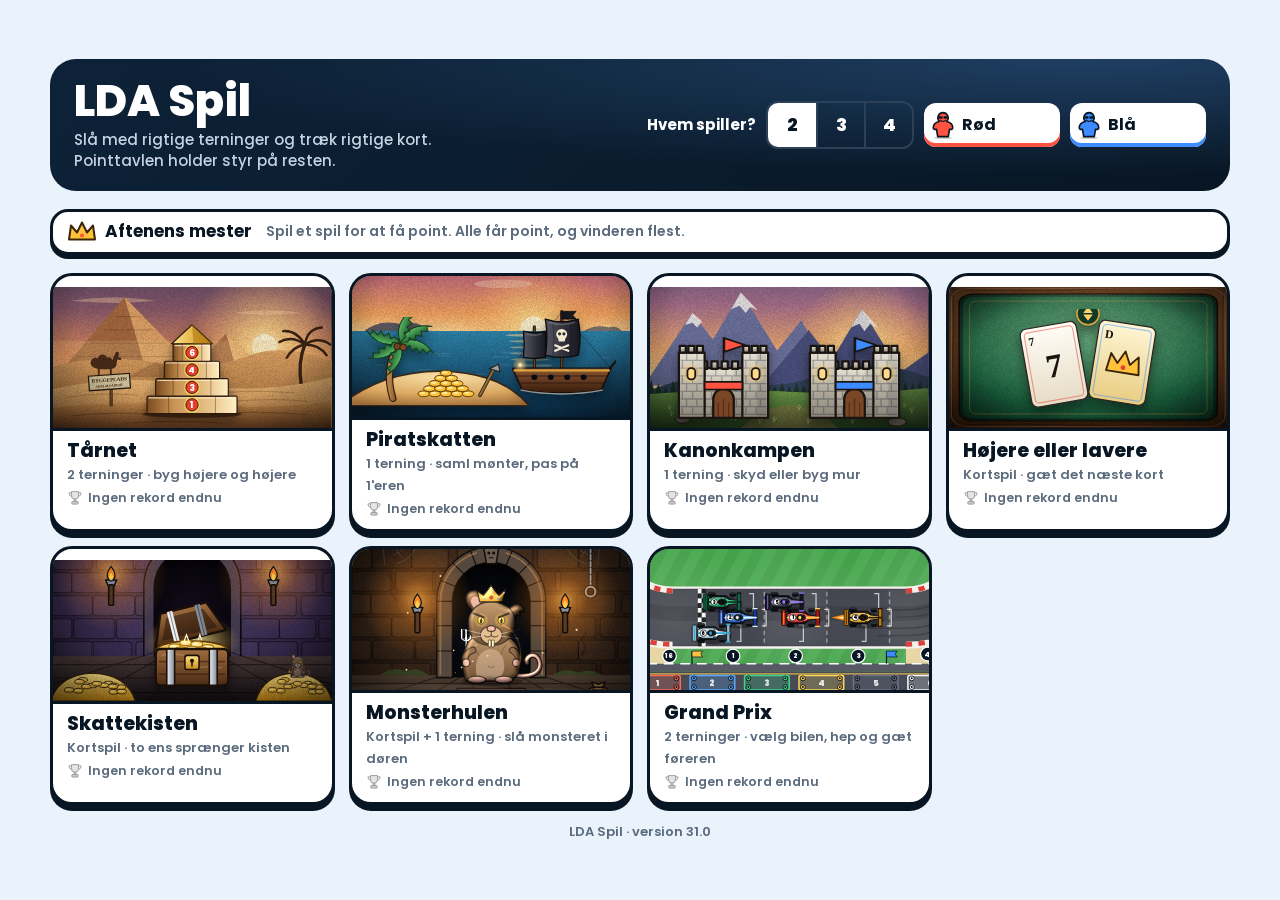
==== commit 56825fdb: "Version 31.0: Grand Prix med valg af bil, overhalingsmønter, podie og ny grafik Man vælger selv, hvi" ====
--- a/index.html
+++ b/index.html
@@ -360,7 +360,16 @@
 .btn.guess svg.die{width:44px;height:44px}
 /* ---------- Grand Prix ---------- */
 .scene.racing{background:radial-gradient(circle at 50% 45%,#4fae55,#2f7d3a)}
-.rcar .flame{opacity:0;transform-box:fill-box;transform-origin:100% 50%}.rcar.drv .flame{opacity:1;animation:flk .07s steps(2) infinite}
+.rfl{opacity:0;transform-box:fill-box;transform-origin:100% 50%}.rcar.drv .rfl{opacity:1;animation:flk .07s steps(2) infinite}
+.rcar.nit .rfl{animation-name:flkn}.rcar.nit .rfl path:first-child{fill:#3d9bff}.rcar.nit .rfl path:last-child{fill:#e8f6ff}@keyframes flkn{from{transform:scaleX(1.5)}to{transform:scaleX(2.4)}}
+.rsm{fill:#ecece8;opacity:.6;transform-box:fill-box;transform-origin:50% 50%;animation:rsm .75s ease-out forwards}@keyframes rsm{to{transform:scale(3.4);opacity:0}}
+.rsm.dk{fill:#4b4d55;opacity:.75;animation-duration:1.1s}.rsm.nt{fill:#8ad4ff}.rsk{fill:#0c0c10;opacity:.5}
+.ron{opacity:0;animation:ron .01s linear forwards}@keyframes ron{to{opacity:1}}.roff{animation:roff .12s linear forwards}@keyframes roff{to{opacity:0}}
+.rfw{transform-box:fill-box;transform-origin:50% 50%;opacity:0;animation:rfw 1.9s ease-out infinite}@keyframes rfw{0%{transform:scale(.08);opacity:1}65%{opacity:1}100%{transform:scale(1.3);opacity:0}}
+.rflash{opacity:0;animation:rflash 4s linear infinite}@keyframes rflash{0%,94%{opacity:0}95%,97%{opacity:.95}100%{opacity:0}}
+.rdone .rfan{animation-duration:.45s}.rdone .rflash{animation-duration:.9s!important}
+.rci{grid-area:i;display:block}.rb .rci{width:62px;height:33px}.ra .rci{width:104px;height:55px}
+.ra.rgo{border-color:var(--c1);box-shadow:0 5px 0 var(--c1)}.ra.rgo:active{transform:translateY(3px);box-shadow:0 2px 0 var(--c1)}.ra.rgo.nitro{background:light-dark(#fff1dc,#3a2408)}.racts4.one{grid-template-columns:1fr}
 @keyframes flk{to{transform:scaleX(1.5)}}
 .rtgt{cursor:pointer;animation:rtg .8s ease-in-out infinite alternate}@keyframes rtg{to{opacity:.5}}
 .rtile{animation:pop .35s ease-out both;transform-box:fill-box;transform-origin:50% 50%}
@@ -384,7 +393,7 @@
 .rb i{grid-area:i;width:16px;height:34px;border-radius:6px;background:linear-gradient(var(--c1),var(--c2));border:2px solid #07080c}.rb b{grid-area:b;font-size:15px;line-height:1.1}.rb small{grid-area:s;font-size:12px;color:var(--soft);font-weight:600}
 .rb:disabled{opacity:.35;box-shadow:none}.rb em{font-style:normal;background:#ffd34d;color:#081624;border-radius:6px;padding:0 5px;font-weight:800}
 .racts{display:flex;flex-wrap:wrap;gap:10px;align-items:center}
-@media (max-width:600px){.ra{grid-template-columns:1fr;grid-template-areas:"b" "s";min-height:56px;padding:6px 10px}.ra i{display:none}.ra b{font-size:14.5px}.rb{padding:5px 7px}.rb b{font-size:13px}.rb i{width:10px}}
+@media (max-width:600px){.ra{grid-template-columns:1fr;grid-template-areas:"b" "s";min-height:56px;padding:6px 10px}.ra i,.ra .rci{display:none}.rb .rci{width:38px;height:20px}.ra b{font-size:14.5px}.rb{padding:5px 7px}.rb b{font-size:13px}.rb i{width:10px}}
 .rseg{display:inline-flex;border:3px solid var(--line);border-radius:12px;overflow:hidden}.rseg button{min-width:48px;min-height:46px;border:0;background:var(--paper);font-weight:800;font-size:18px;color:var(--ink)}.rseg button+button{border-left:3px solid var(--line)}.rseg button[aria-pressed=true]{background:var(--ink);color:var(--paper)}.rseg button:disabled{opacity:.3}
 .key.ok{background:light-dark(#dff6e8,#12351f);border-color:#13a35c;box-shadow:0 4px 0 #13a35c}.key.ok:active{box-shadow:0 1px 0 #13a35c}
 .pad .sub{color:var(--soft);font-weight:500}
@@ -557,7 +566,7 @@
   </div>
   <section class="eve" id="eve" aria-live="polite"></section>
   <nav class="tiles" id="tiles" aria-label="Vælg spil"></nav>
-  <footer class="ver">LDA Spil · version 30.0</footer>
+  <footer class="ver">LDA Spil · version 31.0</footer>
 </div>
 <main id="game">
   <header class="topbar"><button class="ib" id="tohome" aria-label="Tilbage til spilmenuen">‹ Spil</button><h1 id="gname"></h1><button class="ib" id="undo">↶ Fortryd</button><button class="ib" id="menu" aria-label="Regler og menu">☰ Regler</button></header>
@@ -589,7 +598,7 @@
  hilo:{name:'Højere eller lavere',kind:'cards',unit:'point',rules:['Vend et startkort. Es er 1, konge er 13.','Gæt højere eller lavere, og vend næste kort.','Rigtigt gæt: kortet kommer i din bunke. Lige så højt: intet sker.','Forkert gæt: du mister turens bunke.','Stop for at gemme bunken. Hvert kort giver 1 point.','Lange stimer giver bonus, når du stopper: 3 kort giver 1 ekstra, 4 kort 2, 5 kort 4, 6 kort 6, 7 kort 9, og 8 eller flere giver 12 ekstra.','Når bunken er tom, vinder den med flest point.']},
  chest:{name:'Skattekisten',kind:'cards',unit:'point',rules:['Vend kort ét ad gangen og læg dem i en række.','Samme værdi som et kort i rækken: kisten går i stykker, og alt ryger ud.','Stop for at tage rækken.','Knægt, dame og konge giver 2 point, alle andre 1.','Mange kort giver bonus, når du stopper: 5 kort giver 1 ekstra, 6 kort 3 ekstra, 7 kort 5 ekstra, og 8 eller flere giver 8 ekstra.','Når bunken er tom, vinder den med flest point.']},
  monster:{name:'Monsterhulen',kind:'dice',unit:'guld',rules:['Vend et kort: det er monsteret i døren, og kortets værdi er dets styrke. Knægt er 11, dame 12, konge 13, og esset er Dragen med styrke 14.','Kæmp ved at slå terningen op til <b>3 gange</b>. Slagene lægges sammen, og når du når monsterets styrke, har du vundet.',"Slår du en <b>1'er</b>, bliver du bidt og taber kampen. Du taber også, hvis tre slag ikke er nok.",'Vinder du, ryger monsterets styrke i guld ned i sækken. Dragen giver 6 ekstra.','Efter en sejr kan du gå hjem og gemme sækken eller gå dybere ind og vende et nyt kort. Du må også gå hjem, når du har set det næste monster.','Taber du, mister du hele sækken. Monsteret bliver stående til den næste spiller, og der kommer 2 guld i dusør på det, hver gang det vinder.','Når nogen når målet, spilles runden færdig. Den med mest guld vinder.']},
- race:{name:'Grand Prix',kind:'grid',unit:'mønter',one:'mønt',rules:['Seks racerbiler kører om kap 16 felter rundt om banen. Ingen af jer ejer en bil, men I kan tjene mønter på dem. Flest mønter efter løbet vinder.','<b>Heppebil:</b> før start vælger hver spiller en bil at heppe på. Vinder den løbet, får du 5 mønter.','På din tur vælger du: <b>Kør!</b> Slå to terninger og få 1 mønt. Den første terning vælger bilen, den anden hvor langt den kører. To ens giver nitro.','Eller <b>tag en billet</b>: gæt hvilken bil der fører, når alle seks biler har kørt én gang. Rigtigt gæt giver tallet på billetten (5, 3 eller 2). Forkert gæt koster ingenting.','Står flere biler på samme felt, kører de i kø. Når en bil kører, hænger bilerne bag den på i slipstrømmen.','Grønne turbofelter giver 1 felt ekstra. Olie får bilen til at glide 1 felt tilbage.','Løbet slutter, så snart en bil kører over målstregen.']},
+ race:{name:'Grand Prix',kind:'grid',unit:'mønter',one:'mønt',rules:['Seks racerbiler kører om kap 16 felter rundt om banen. Ingen af jer ejer en bil, men I kan tjene mønter på dem. Flest mønter efter løbet vinder.','<b>Heppebil:</b> før start vælger hver spiller en bil at heppe på. Hver gang den overhaler sig op på førstepladsen, får du 1 mønt. Kommer den på podiet til sidst, får du 5 mønter for nr. 1, 3 for nr. 2 og 1 for nr. 3.','På din tur vælger du: <b>Kør!</b> Slå to terninger og få 1 mønt. Du bestemmer selv, hvilken terning der er bilen, og hvilken der er farten: 1-2 giver 1 felt, 3-4 giver 2 felter, 5-6 giver 3 felter. To ens giver nitro: 1 felt ekstra.','Har bilen på terningen allerede kørt i omgangen, kører den næste bil, der mangler.','Eller <b>tag en billet</b>: gæt hvilken bil der fører, når alle seks biler har kørt én gang. Rigtigt gæt giver tallet på billetten (5, 3 eller 2). Forkert gæt koster ingenting.','Står flere biler på samme felt, kører de i kø. Når en bil kører, hænger bilerne bag den på i slipstrømmen.','Grønne turbofelter giver 1 felt ekstra. Olie får bilen til at glide 1 felt tilbage.','Løbet slutter, så snart en bil kører over målstregen.']},
 };
 let S,hist=[],FX=null,fxT,seenCoins=0,SAVES={};
 /* Lyd: små toner lavet i browseren, ingen lydfiler */
@@ -1029,57 +1038,76 @@
 /* ================= Grand Prix ================= */
 /* Seks biler, som ingen ejer, kører ét løb på 16 felter rundt om banen. Står flere biler på samme felt, ligger de i kø (pakken):
    når en bil kører, hænger bilerne BAG den på i slipstrømmen, og hele toget lægger sig forrest på det nye felt.
-   En omgang er slut, når alle seks biler har kørt én gang. På sin tur gør man én ting: slår terningerne (+1 mønt),
-   tager en omgangsbillet, lægger sin banebrik (turbo eller olie) eller sætter en hemmelig storsats på løbets vinder eller sidste bil. */
-const RLEN=16,TICK=[5,3,2],FANW=5,SPD=v=>Math.ceil(v/2),ALL6=[0,1,2,3,4,5];
+   En omgang er slut, når alle seks biler har kørt én gang. På sin tur gør man én ting: slår terningerne (+1 mønt) og vælger,
+   hvilken terning der er bilen, og hvilken der er farten, eller tager en omgangsbillet.
+   Heppebilen giver 1 mønt, hver gang den overhaler sig op i front, og 5/3/1 mønter for en plads på podiet. */
+const RLEN=16,TICK=[5,3,2],FANP=[5,3,1],SPD=v=>Math.ceil(v/2),ALL6=[0,1,2,3,4,5];
 const CARS=[{n:'Lynet',c:['#ff6a55','#b3180f'],s:'#ffd34d'},{n:'Stormen',c:['#5aa8ff','#1440a8'],s:'#e8f2ff'},{n:'Jaguaren',c:['#3fd68c','#0d6b45'],s:'#0b1a12'},
   {n:'Solkongen',c:['#ffd75a','#c47c08'],s:'#2a1600'},{n:'Skyggen',c:['#6a6f88','#15161f'],s:'#a77bff'},{n:'Isfuglen',c:['#f4fbff','#8fb8cc'],s:'#2aa7d6'}];
 function rcNew(n){const sh=ALL6.slice();for(let i=5;i>0;i--){const j=Math.floor(Math.random()*(i+1));[sh[i],sh[j]]=[sh[j],sh[i]]}
   const pos=[],ord=[];sh.forEach((k,i)=>{pos[k]=1+Math.floor(Math.random()*3);ord[k]=i+1});
   /* Faste turbo- og oliefelter: to af hver, aldrig ved siden af hinanden */
   const fs=[];for(const f of Array.from({length:12},(_,i)=>i+4).sort(()=>Math.random()-.5))if(fs.length<4&&!fs.some(x=>Math.abs(x-f)<=1))fs.push(f);
-  return {v:3,leg:1,pos,ord,hi:7,lo:0,moved:[0,0,0,0,0,0],tick:CARS.map(()=>TICK.slice()),bets:[],tiles:fs.map((f,i)=>({f,t:i<2?1:-1})),fan:Array(n||2).fill(-1),rolls:0,over:false,fin:null}}
+  return {v:4,leg:1,pos,ord,hi:7,lo:0,moved:[0,0,0,0,0,0],tick:CARS.map(()=>TICK.slice()),bets:[],tiles:fs.map((f,i)=>({f,t:i<2?1:-1})),fan:Array(n||2).fill(-1),rolls:0,hot:0,over:false,fin:null}}
 const rRank=r=>ALL6.slice().sort((a,b)=>r.pos[b]-r.pos[a]||r.ord[b]-r.ord[a]);
 const rPack=(r,f)=>ALL6.filter(k=>r.pos[k]===f).sort((a,b)=>r.ord[a]-r.ord[b]);
 const rLeft=r=>ALL6.filter(k=>!r.moved[k]);
-/* Har bilen på den første terning allerede kørt i omgangen, kører den næste bil, der mangler */
+/* Har bilen på terningen allerede kørt i omgangen, kører den næste bil, der mangler */
 const rSub=a=>{const r=S.rc;let k=a-1;if(r.moved[k])for(let i=1;i<6;i++){const j=(k+i)%6;if(!r.moved[j]){k=j;break}}return k};
+/* To terninger giver to muligheder: den ene terning vælger bilen, den anden farten. To ens er nitro */
+function rOpts(){const [a,b]=S.turn.dice;if(a===b)return [{k:rSub(a),d:SPD(a)+1,nitro:true,a,b}];
+  const o=[{k:rSub(a),d:SPD(b),a,b},{k:rSub(b),d:SPD(a),a:b,b:a}];return o[0].k===o[1].k&&o[0].d===o[1].d?[o[0]]:o}
 const payTxt=g=>g.map((x,p)=>x?`${nm(p)} ${x>0?'+':'−'}${Math.abs(x)}`:'').filter(Boolean).join(' · ')||'ingen gevinster';
-const engine=d=>{tone(62,d,'sawtooth',.06,0,220);tone(124,d*.9,'square',.016,0,440);noise(Math.min(d,1.6),.16,0,1100)};
+const flt=d=>`${d} ${d===1?'felt':'felter'}`;
+const engine=(d,w=0,hot)=>{tone(hot?74:62,d,'sawtooth',.06,w,hot?330:220);tone(hot?148:124,d*.9,'square',.016,w,hot?660:440);noise(Math.min(d,1.6),.16,w,1100)};
 const crowd=()=>{noise(2.4,.3,0,2600);noise(1.6,.2,.5,1600);[880,1175,1480].forEach((f,i)=>tone(f,.14,'square',.03,.3+i*.16))};
+const cheer=()=>{noise(1.1,.2,0,2400);tone(660,.1,'triangle',.05,0);tone(990,.16,'triangle',.05,.1)};
+const screech=()=>{tone(1250,.5,'sawtooth',.035,0,700);noise(.6,.14,0,3800)};
+const startBeeps=()=>{[0,1,2,3,4].forEach(i=>tone(520,.16,'square',.05,i*.3));tone(1040,.5,'square',.06,1.65);noise(1.7,.07,0,500)};
+const boom=()=>[.2,.9,1.5,2.3].forEach(w=>{noise(.5,.22,w,700);tone(1500,.25,'triangle',.02,w+.05,500)});
 function rMove(k,d){const r=S.rc,f=r.pos[k],unit=rPack(r,f).filter(c=>r.ord[c]<=r.ord[k]);
   const put=(to,front)=>front?unit.forEach(c=>{r.pos[c]=to;r.ord[c]=++r.hi}):unit.slice().reverse().forEach(c=>{r.pos[c]=to;r.ord[c]=--r.lo});
   let to=f+d;put(to,true);const tl=to<=RLEN&&r.tiles.find(t=>t.f===to)||null;
   if(tl){if(tl.t>0)put(++to,true);else put(--to,false)}
   return {unit,from:f,to,tl}}
 function rNext(){S.p=(S.p+1)%S.n;S.turn=newTurn('race')}
-function rDie(v){const r=S.rc,t=S.turn;if(!r||r.over)return;t.act='roll';t.dice.push(v);sfx.tap();
-  if(t.dice.length<2){const k=rSub(v);say(k===v-1?`Bil ${v}: ${CARS[k].n}. Hvad viste den anden terning?`:`${CARS[v-1].n} har allerede kørt i denne omgang, så ${CARS[k].n} kører i stedet. Hvad viste den anden terning?`);return}
-  const [a,b]=t.dice;t.dice=[];rRoll(a,b)}
-function rRoll(a,b){const r=S.rc,p=S.p,k=rSub(a),nitro=a===b,d=SPD(b)+(nitro?1:0),before=rPlaces(),start=!r.rolls;
+function rDie(v){const r=S.rc,t=S.turn;if(!r||r.over||t.dice.length>1)return;t.act='roll';t.dice.push(v);sfx.tap();
+  if(t.dice.length<2){say('Og hvad viste den anden terning?');return}
+  const o=rOpts();if(o[0].nitro)sfx.six();
+  say(o[0].nitro?`To ${v}'ere: NITRO! ${CARS[o[0].k].n} får 1 felt ekstra.`:o.length>1?'Du bestemmer: hvilken bil skal køre?':`${CARS[o[0].k].n} er klar til at køre.`,o[0].nitro?'good':'')}
+function rGo(i){const o=rOpts()[i];if(!o)return;S.turn.dice=[];rRoll(o.k,o.d,!!o.nitro)}
+function rRoll(k,d,nitro){const r=S.rc,p=S.p,before=rPlaces(),start=!r.rolls,was=rRank(r)[0];
   r.moved[k]=1;r.rolls++;S.scores[p]++;
-  const m=rMove(k,d),fol=m.unit.filter(c=>c!==k);rAnim(before,rPlaces(),m.tl&&m.tl.t<0?m.unit:[]);
-  let txt=`${nm(p)} får 1 mønt. ${CARS[k].n} ${nitro?'fyrer nitro af og ':''}kører ${d} ${d===1?'felt':'felter'}${fol.length?` med ${fol.map(c=>CARS[c].n).join(' og ')} i slipstrømmen`:''}.`;
+  const m=rMove(k,d),fol=m.unit.filter(c=>c!==k),lead=rRank(r)[0],pass=lead!==was,fp=pass?r.fan.indexOf(lead):-1,fin=ALL6.some(c=>r.pos[c]>RLEN);
+  const hot=!r.hot&&!fin&&Math.max(...r.pos)>=RLEN-3;if(hot)r.hot=1;
+  if(fp>=0)S.scores[fp]++;
+  rAnim(before,rPlaces(),m.tl&&m.tl.t<0?m.unit:[],{delay:start?1750:0,nitro,k,fin,hot:r.hot});
+  let txt=`${nm(p)} får 1 mønt. ${CARS[k].n} ${nitro?'fyrer nitro af og ':''}kører ${flt(d)}${fol.length?` med ${fol.map(c=>CARS[c].n).join(' og ')} i slipstrømmen`:''}.`;
   if(m.tl)txt+=m.tl.t>0?' Turbo! 1 felt ekstra.':` Olie! ${CARS[k].n} spinner 1 felt tilbage.`;
-  log(`${nm(p)}: ${CARS[k].n} ${d} ${d===1?'felt':'felter'}${nitro?' (nitro)':''}`);
-  const ban=start?'Lights out!':nitro?'NITRO!':m.tl?(m.tl.t>0?'Turbo!':'Olie!'):null;
-  if(ALL6.some(c=>r.pos[c]>RLEN)){rEnd(txt);return}
+  if(pass)txt+=` ${CARS[lead].n} overhaler og fører nu!${fp>=0?` ${nm(fp)} hepper på den og får 1 mønt.`:''}`;
+  log(`${nm(p)}: ${CARS[k].n} ${flt(d)}${nitro?' (nitro)':''}${pass?`, ${CARS[lead].n} fører`:''}`);
+  const ban=start?'LIGHTS OUT!':nitro?'NITRO!':m.tl&&m.tl.t<0?'Olie!':pass?`${CARS[lead].n} fører!`:m.tl?'Turbo!':hot?'Sidste sving!':null;
+  if(fin){rEnd(txt);return}
+  if(start)startBeeps();if(m.tl&&m.tl.t<0)screech();if(pass&&!start)cheer();
   if(!rLeft(r).length){const lg=rLegEnd();rNext();fx({kind:'rban',ban:`Omgang ${lg.leg} slut!`,pay:lg},3800);sfx.good();
     say(`${txt} Omgang ${lg.leg} er slut, og ${CARS[lg.first].n} fører. ${payTxt(lg.gain)}. Nu er det ${nm(S.p)}s tur.`,'good');return}
-  rNext();if(ban)fx({kind:'rban',ban,shake:!!(m.tl&&m.tl.t<0)},1900);if(nitro||m.tl)sfx.six();say(`${txt} Nu er det ${nm(S.p)}s tur.`)}
+  rNext();if(ban)fx({kind:'rban',ban,shake:!!(m.tl&&m.tl.t<0),start:start?performance.now():0},start?3900:2100);if(nitro||m.tl)sfx.six();
+  say(`${txt}${hot?' Nu nærmer målstregen sig!':''} Nu er det ${nm(S.p)}s tur.`,fp>=0?'good':'')}
 function rLegEnd(){const r=S.rc,o=rRank(r),g=Array(S.n).fill(0);
   r.bets.forEach(b=>{if(b.car===o[0])g[b.p]+=b.v});
   g.forEach((x,p)=>S.scores[p]+=x);
   const out={leg:r.leg,first:o[0],second:o[1],gain:g};log(`Omgang ${r.leg}: ${CARS[o[0]].n} førte`);
   r.leg++;r.moved=[0,0,0,0,0,0];r.tick=CARS.map(()=>TICK.slice());r.bets=[];return out}
-function rEnd(txt){const r=S.rc,lg=rLegEnd(),o=rRank(r),w=o[0],g=r.fan.map(k=>k===w?FANW:0);
+/* Mål: de tre forreste biler kommer på podiet, og heppebilerne giver 5, 3 og 1 mønt */
+function rEnd(txt){const r=S.rc,lg=rLegEnd(),o=rRank(r),w=o[0],g=Array(S.n).fill(0);
+  r.fan.forEach((k,p)=>{const i=o.indexOf(k);if(i>=0&&i<3)g[p]=FANP[i]});
   g.forEach((x,p)=>S.scores[p]+=x);
-  r.over=true;r.leg=lg.leg;r.moved=ALL6.map(()=>1);r.fin={w,leg:lg.gain,fan:g};crowd();sfx.good();
-  fx({kind:'rban',ban:`${CARS[w].n} vinder!`,flag:1},4200);log(`${CARS[w].n} vandt Grand Prix`);
-  say(`${txt} ${CARS[w].n} tager det ternede flag! ${g.some(x=>x)?`Heppebil: ${payTxt(g)}.`:`Ingen heppede på ${CARS[w].n}.`}`,'good')}
+  r.over=true;r.leg=lg.leg;r.moved=ALL6.map(()=>1);r.fin={w,o:o.slice(0,3),leg:lg.gain,fan:g};crowd();boom();sfx.good();
+  fx({kind:'rban',ban:`${CARS[w].n} vinder!`,flag:1},4200);log(`${CARS[w].n} vandt Grand Prix foran ${CARS[o[1]].n} og ${CARS[o[2]].n}`);
+  say(`${txt} ${CARS[w].n} tager det ternede flag foran ${CARS[o[1]].n} og ${CARS[o[2]].n}! Podiet: ${payTxt(g)}.`,'good')}
 function rFan(k){const r=S.rc,p=S.p;if(r.fan.includes(k))return;r.fan[p]=k;sfx.coin(5);log(`${nm(p)} hepper på ${CARS[k].n}`);
   const nx=(p+1)%S.n;S.p=nx;S.turn=newTurn('race');
-  say(r.fan[nx]<0?`${nm(p)} hepper på ${CARS[k].n}! Nu vælger ${nm(nx)}.`:`Alle har valgt! Lights out om lidt. ${nm(S.p)} starter.`,'good')}
+  say(r.fan[nx]<0?`${nm(p)} hepper på ${CARS[k].n}! Nu vælger ${nm(nx)}.`:`Alle har valgt! De røde lys er tændt. ${nm(S.p)} starter løbet.`,'good')}
 function rFinal(){const mx=Math.max(...S.scores),top=S.scores.map((v,i)=>v===mx?i:-1).filter(i=>i>=0);S.win=top.length>1?-1:top[0];if(S.win>=0)rec('race',mx,S.win)}
 function rTick(k){const r=S.rc,p=S.p;if(!r.tick[k].length)return;const v=r.tick[k].shift();r.bets.push({p,car:k,v});sfx.coin(v);
   log(`${nm(p)}: omgangsbillet ${v} på ${CARS[k].n}`);rNext();say(`${nm(p)} tog billetten på ${v} på ${CARS[k].n}. Nu er det ${nm(S.p)}s tur.`)}
@@ -1091,105 +1119,161 @@
   if(u<TL)return {x:x1-u,y:TCY-TR,h:180};u-=TL;
   const th=-Math.PI/2-u/TR;return {x:x0+TR*Math.cos(th),y:TCY+TR*Math.sin(th),h:th/RAD-90}}
 const carXY=(u,l)=>{const t=tp(u);return {x:t.x-Math.sin(t.h*RAD)*l,y:t.y+Math.cos(t.h*RAD)*l,h:t.h}};
-function rPlaces(){const r=S.rc,P=[];new Set(r.pos).forEach(f=>{const pk=rPack(r,f),n=pk.length,st=24;pk.forEach((k,i)=>{const j=n-1-i;P[k]={u:(f-.5)*FL+((n-1)/2-j)*st,l:LANE[j%3]}})});return P}
-/* Bilerne kører langs banen i en animation, der overlever nye render() undervejs */
+function rPlaces(){const r=S.rc,P=[];new Set(r.pos).forEach(f=>{const pk=rPack(r,f),n=pk.length,st=26;pk.forEach((k,i)=>{const j=n-1-i;P[k]={u:(f-.5)*FL+((n-1)/2-j)*st,l:LANE[j%3]}})});return P}
+/* Bilerne kører langs banen i en animation, der overlever nye render() undervejs.
+   Kameraet zoomer ind på bilen, mens den kører, og dækkene sender røg op bag den. */
 let RA=null;
+const SVGNS='http://www.w3.org/2000/svg',RVB=[0,0,1000,660];
 const ease=x=>x<.5?2*x*x:1-Math.pow(-2*x+2,2)/2;
-const rPoseAt=(it,e)=>{const p=carXY(it.a.u+(it.b.u-it.a.u)*e,it.a.l+(it.b.l-it.a.l)*e);p.h+=it.s?720*e:0;return p};
-function rAnim(from,to,spin){RA=null;if(matchMedia('(prefers-reduced-motion: reduce)').matches)return;
+const rPoseAt=(it,e)=>{const p=carXY(it.a.u+(it.b.u-it.a.u)*e,it.a.l+(it.b.l-it.a.l)*e);p.t=p.h;p.h+=it.s?720*e:0;return p};
+const rProg=now=>RA?Math.max(0,Math.min(1,(now-RA.t0)/RA.dur)):1;
+function rAnim(from,to,spin,o={}){RA=null;if(matchMedia('(prefers-reduced-motion: reduce)').matches)return;
   const items=[];let mx=0;ALL6.forEach(k=>{const a=from[k],b=to[k];if(Math.abs(a.u-b.u)>.5||a.l!==b.l){items.push({k,a,b,s:spin.includes(k)});mx=Math.max(mx,Math.abs(b.u-a.u))}});
-  if(!items.length)return;const dur=Math.min(2600,700+mx*3);RA={items,t0:performance.now(),dur};engine(dur/1000);requestAnimationFrame(rStep)}
-function rApply(el,p,drv){el.setAttribute('transform',`translate(${p.x.toFixed(1)} ${p.y.toFixed(1)})`);const ro=el.querySelector('.rot'),nu=el.querySelector('.num');
-  if(ro)ro.setAttribute('transform',`rotate(${p.h.toFixed(1)})`);if(nu)nu.setAttribute('transform',`translate(${(-15*Math.cos(p.h*RAD)).toFixed(1)} ${(-15*Math.sin(p.h*RAD)).toFixed(1)})`);el.classList.toggle('drv',drv)}
-function rStep(now){if(!RA)return;const x=Math.min(1,(now-RA.t0)/RA.dur),e=ease(x);
-  RA.items.forEach(it=>{const el=document.getElementById('rc'+it.k);if(el)rApply(el,rPoseAt(it,e),x<1)});
+  if(!items.length)return;const dur=Math.min(3200,(o.fin?1500:800)+mx*3.2),dl=o.delay||0;
+  RA={items,t0:performance.now()+dl,dur,nitro:!!o.nitro,k:o.k,fin:!!o.fin,last:0};engine(dur/1000,dl/1000,o.hot||o.nitro);requestAnimationFrame(rStep)}
+function rApply(el,p,drv,nit){el.setAttribute('transform',`translate(${p.x.toFixed(1)} ${p.y.toFixed(1)})`);const ro=el.querySelector('.rot'),nu=el.querySelector('.num');
+  if(ro)ro.setAttribute('transform',`rotate(${p.h.toFixed(1)})`);if(nu)nu.setAttribute('transform',`translate(${(-17*Math.cos(p.h*RAD)).toFixed(1)} ${(-17*Math.sin(p.h*RAD)).toFixed(1)})`);el.classList.toggle('drv',drv);el.classList.toggle('nit',!!nit)}
+/* Kameraudsnittet: zoomer ind mod den bil, der kører, og ud igen, når den er fremme */
+function rView(now){const x=rProg(now);if(!RA||x<=0||x>=1)return RVB.join(' ');
+  const it=RA.items.find(i=>i.k===RA.k)||RA.items[0],p=rPoseAt(it,ease(x)),env=Math.min(1,Math.sin(Math.PI*x)*1.7),z=1+(RA.fin?.8:.42)*env,w=1000/z,h=660/z;
+  return `${(500+(p.x-500)*env*.8-w/2).toFixed(1)} ${(330+(p.y-330)*env*.8-h/2).toFixed(1)} ${w.toFixed(1)} ${h.toFixed(1)}`}
+function rPuff(g,it,p){const a=p.t*RAD,x=p.x-Math.cos(a)*36,y=p.y-Math.sin(a)*36;
+  const mk=(cls,r,cx,cy)=>{const c=document.createElementNS(SVGNS,'circle');c.setAttribute('cx',cx.toFixed(1));c.setAttribute('cy',cy.toFixed(1));c.setAttribute('r',r);c.setAttribute('class',cls);g.appendChild(c);return c};
+  const c=mk('rsm'+(it.s?' dk':RA.nitro?' nt':''),it.s?10:RA.nitro?8:5.5,x+(Math.random()-.5)*10,y+(Math.random()-.5)*10);c.addEventListener('animationend',()=>c.remove());
+  if(it.s)mk('rsk',3.5,p.x+Math.cos(p.h*RAD)*20,p.y+Math.sin(p.h*RAD)*20)}
+function rStep(now){if(!RA)return;const x=rProg(now),e=ease(x),run=x>0&&x<1,g=document.getElementById('rfx'),puff=run&&g&&now-RA.last>42;
+  RA.items.forEach(it=>{const el=document.getElementById('rc'+it.k);if(!el)return;const p=rPoseAt(it,e);rApply(el,p,run,run&&RA.nitro);if(puff)rPuff(g,it,p)});
+  if(puff)RA.last=now;
+  const sv=document.getElementById('rsvg');if(sv)sv.setAttribute('viewBox',rView(now));
   if(x<1)requestAnimationFrame(rStep);else RA=null}
 /* --- tegninger --- */
-const carTop=(k,u)=>{const c=CARS[k];return `<ellipse cx="2" cy="4" rx="32" ry="14" fill="#000" opacity=".32"/>
-  <g class="flame"><path d="M-32-5-52 0-32 5Z" fill="#ff8a1e"/><path d="M-32-2.5-44 0-32 2.5Z" fill="#fff3b0"/></g>
-  ${[[-25,-17],[-25,9],[14,-16],[14,9]].map(([x,y],i)=>`<rect x="${x}" y="${y}" width="${i<2?13:11}" height="${i<2?8:7}" rx="2.5" fill="#101114" stroke="#2c2f36" stroke-width="1"/>`).join('')}
-  <path d="M-12-12h24M-12 12h24" stroke="#1a1c22" stroke-width="2"/>
-  <path d="M35 0C35-3 29-4 22-4L10-5 4-10H-20L-26-6V6L-20 10H4L10 5 22 4C29 4 35 3 35 0Z" fill="url(#${u}B${k})" stroke="#07080c" stroke-width="1.6" stroke-linejoin="round"/>
-  <rect x="27" y="-15" width="6" height="30" rx="2" fill="${c.c[1]}" stroke="#07080c" stroke-width="1.4"/><rect x="-34" y="-14" width="7" height="28" rx="2" fill="${c.c[1]}" stroke="#07080c" stroke-width="1.4"/>
-  <path d="M-24 0H32" stroke="${c.s}" stroke-width="3" stroke-linecap="round"/><path d="M-18-7H6" stroke="#fff" stroke-width="1.5" opacity=".45" stroke-linecap="round"/>
-  <ellipse cx="0" cy="0" rx="7.5" ry="5" fill="#0b0d12"/><circle cx="-1" cy="0" r="3.6" fill="${c.s}" stroke="#07080c" stroke-width="1"/>`};
-const carNum=k=>`<circle r="6.2" fill="#fff" stroke="#07080c" stroke-width="1.4"/><text y="3.4" text-anchor="middle" font-size="9.5" font-weight="900" fill="#07080c" font-family="Poppins,sans-serif">${k+1}</text>`;
-function carG(k,p,drv,u,lead,fans){return `<g id="${u==='r'?'rc'+k:''}" class="rcar ${drv?'drv':''}" transform="translate(${p.x.toFixed(1)} ${p.y.toFixed(1)})"><g class="rot" transform="rotate(${p.h.toFixed(1)})">${carTop(k,u)}</g>
-  <g class="num" transform="translate(${(-15*Math.cos(p.h*RAD)).toFixed(1)} ${(-15*Math.sin(p.h*RAD)).toFixed(1)})">${carNum(k)}</g>
-  ${lead?`<g transform="translate(0 -34)"><rect x="-17" y="-11" width="34" height="20" rx="6" fill="#ffd34d" stroke="#07080c" stroke-width="2"/><text y="4.5" text-anchor="middle" font-size="13" font-weight="900" fill="#07080c" font-family="Poppins,sans-serif">P1</text></g>`:''}
-  ${fans&&fans.length?`<g transform="translate(${-(fans.length-1)*8} 30)">${fans.map((q,j)=>`<circle cx="${j*16}" r="7" fill="${HEX[q]}" stroke="#fff" stroke-width="2"/>`).join('')}</g>`:''}</g>`}
+const carTop=(k,u)=>{const c=CARS[k];return `<ellipse cx="2" cy="5" rx="34" ry="15" fill="#000" opacity=".34"/>
+  <g class="rfl"><path d="M-33-6-58 0-33 6Z" fill="#ff8a1e"/><path d="M-33-3-47 0-33 3Z" fill="#fff3b0"/></g>
+  <path d="M-19-9V-13M-19 9V13M18-4V-12M18 4V12M-14-9V-13M-14 9V13" stroke="#23252c" stroke-width="1.6"/>
+  ${[[-26,-18],[-26,9],[13,-17],[13,9]].map(([x,y],i)=>`<rect x="${x}" y="${y}" width="${i<2?14:12}" height="${i<2?9:8}" rx="3" fill="#0c0d10" stroke="#34373f" stroke-width="1"/><path d="M${x+2.5} ${y+2}h${i<2?9:7}" stroke="#4a4e58" stroke-width="1.2" stroke-linecap="round"/>`).join('')}
+  <path d="M-22-11.5H7L13-6V6L7 11.5H-22Z" fill="#14151b" stroke="#07080c" stroke-width="1.2" stroke-linejoin="round"/>
+  <path d="M35 0C35-2.6 30-3 24-3.2L12-4.6 6-9.5H-15L-25-6.5V6.5L-15 9.5H6L12 4.6 24 3.2C30 3 35 2.6 35 0Z" fill="url(#${u}B${k})" stroke="#07080c" stroke-width="1.5" stroke-linejoin="round"/>
+  <path d="M3-9.2 8-6.5 3-6ZM3 9.2 8 6.5 3 6Z" fill="#07080c"/>
+  <path d="M27-16h6v32h-6z" fill="${c.c[1]}" stroke="#07080c" stroke-width="1.3" stroke-linejoin="round"/><path d="M26.5-16h7M26.5 16h7" stroke="${c.s}" stroke-width="2.4" stroke-linecap="round"/>
+  <rect x="-35" y="-14.5" width="8" height="29" rx="2" fill="${c.c[1]}" stroke="#07080c" stroke-width="1.3"/><path d="M-31-13V13" stroke="${c.s}" stroke-width="1.6" opacity=".9"/>
+  <path d="M-24 0H-9M10 0H32" stroke="${c.s}" stroke-width="3" stroke-linecap="round"/><path d="M-18-7H4" stroke="#fff" stroke-width="1.6" opacity=".5" stroke-linecap="round"/>
+  <ellipse cx="0" cy="0" rx="8.5" ry="5.4" fill="#0b0d12"/><circle cx="-1.5" cy="0" r="3.9" fill="${c.s}" stroke="#07080c" stroke-width="1"/><path d="M.6-2.6A3.9 3.9 0 0 1 .6 2.6" stroke="#07080c" stroke-width="1.8" fill="none"/>
+  <path d="M8 0 1-5.2H-4M8 0 1 5.2H-4" stroke="#262830" stroke-width="1.7" fill="none" stroke-linecap="round" stroke-linejoin="round"/>`};
+const carNum=k=>`<circle r="6.6" fill="#fff" stroke="#07080c" stroke-width="1.4"/><text y="3.6" text-anchor="middle" font-size="10" font-weight="900" fill="#07080c" font-family="Poppins,sans-serif">${k+1}</text>`;
+/* Lille bil til knapperne, med sin egen farveovergang, så den også virker uden banen */
+const carIcon=k=>`<svg class="rci" viewBox="-40 -21 80 42" aria-hidden="true"><defs>${grad('pB'+k,[[0,CARS[k].c[1]],[.35,CARS[k].c[0]],[.65,CARS[k].c[0]],[1,CARS[k].c[1]]])}</defs>${carTop(k,'p')}<g transform="translate(-17 0)">${carNum(k)}</g></svg>`;
+function carG(k,p,drv,u,lead,fans){return `<g id="${u==='r'?'rc'+k:''}" class="rcar ${drv?'drv':''}" transform="translate(${p.x.toFixed(1)} ${p.y.toFixed(1)})"><g class="rot" transform="rotate(${p.h.toFixed(1)})"><g transform="scale(1.14)">${carTop(k,u)}</g></g>
+  <g class="num" transform="translate(${(-17*Math.cos(p.h*RAD)).toFixed(1)} ${(-17*Math.sin(p.h*RAD)).toFixed(1)})">${carNum(k)}</g>
+  ${lead?`<g transform="translate(0 -37)"><rect x="-17" y="-11" width="34" height="20" rx="6" fill="#ffd34d" stroke="#07080c" stroke-width="2"/><text y="4.5" text-anchor="middle" font-size="13" font-weight="900" fill="#07080c" font-family="Poppins,sans-serif">P1</text></g>`:''}
+  ${fans&&fans.length?`<g transform="translate(${-(fans.length-1)*8} 32)">${fans.map((q,j)=>`<circle cx="${j*16}" r="7.5" fill="${HEX[q]}" stroke="#fff" stroke-width="2.2"/>`).join('')}</g>`:''}</g>`}
 function raceDefs(u){return `<defs><pattern id="${u}M" width="44" height="44" patternUnits="userSpaceOnUse" patternTransform="rotate(28)"><rect width="22" height="44" fill="#4caa52"/><rect x="22" width="22" height="44" fill="#45a04b"/></pattern>
   ${CARS.map((c,k)=>grad(u+'B'+k,[[0,c.c[1]],[.35,c.c[0]],[.65,c.c[0]],[1,c.c[1]]])).join('')}${rgrad(u+'Glow',[[0,'#ff4436',.9],[1,'#ff4436',0]])}${rgrad(u+'GlowG',[[0,'#3dff8a',.9],[1,'#3dff8a',0]])}
+  ${rgrad(u+'Pool',[[0,'#fff',.13],[1,'#fff',0]])}${grad(u+'Shd',[[0,'#000',.3],[1,'#000',0]])}
   ${grad(u+'Roof',[[0,'#26324a'],[1,'#121a2a']])}${grad(u+'Jt',[[0,'#141c30'],[1,'#0a0f1c']])}</defs>`}
 const RBG={};
 function raceBg(u){if(RBG[u])return RBG[u];
   const x0=TCX-TL/2,x1=TCX+TL/2,loop=rr=>`M${x0} ${TCY+rr}H${x1}A${rr} ${rr} 0 0 0 ${x1} ${TCY-rr}H${x0}A${rr} ${rr} 0 0 0 ${x0} ${TCY+rr}Z`;
   const arcR=rr=>`M${x1} ${TCY+rr}A${rr} ${rr} 0 0 0 ${x1} ${TCY-rr}`,arcL=rr=>`M${x0} ${TCY-rr}A${rr} ${rr} 0 0 0 ${x0} ${TCY+rr}`;
-  const seg=(a,b)=>{let s='';for(let v=a;v<=b+.1;v+=(b-a)/14){const p=tp(v);s+=`${s?'L':'M'}${p.x.toFixed(1)} ${p.y.toFixed(1)}`}return s};
+  const seg=(a,b,l=0)=>{let s='';for(let v=a;v<=b+.1;v+=(b-a)/14){const p=carXY(v,l);s+=`${s?'L':'M'}${p.x.toFixed(1)} ${p.y.toFixed(1)}`}return s};
   const kerb=rr=>[arcR(rr),arcL(rr)].map(d=>`<path d="${d}" stroke="#f4f1ea" stroke-width="10" fill="none"/><path d="${d}" stroke="#d8302a" stroke-width="10" stroke-dasharray="13 13" fill="none"/>`).join('');
-  const OUT=TW/2;
-  const fans=Array.from({length:6},(_,g)=>`<g class="rfan" style="--d:${-g*.21}s">${Array.from({length:150},(_,i)=>i%6!==g?'':`<circle cx="${6+(i%75)*13.3+(i>74?6:0)}" cy="${i>74?36:22}" r="5" fill="${['#ff5240','#3d8bff','#ffc23a','#ffffff','#1fb36b','#ff8fb1','#f4d6b0','#a77bff'][Math.floor(rnd(i,31)*8)]}"/>`).join('')}</g>`).join('');
+  const OUT=TW/2,PAL=['#ff5240','#3d8bff','#ffc23a','#ffffff','#1fb36b','#ff8fb1','#f4d6b0','#a77bff'];
+  const fans=Array.from({length:6},(_,g)=>`<g class="rfan" style="--d:${-g*.21}s">${Array.from({length:150},(_,i)=>i%6!==g?'':`<circle cx="${6+(i%75)*13.3+(i>74?6:0)}" cy="${i>74?36:22}" r="5" fill="${PAL[Math.floor(rnd(i,31)*8)]}"/>`).join('')}</g>`).join('');
+  /* Fotografernes blitz på tribunen */
+  const flashes=Array.from({length:16},(_,i)=>`<circle class="rflash" cx="${(30+rnd(i,5)*940).toFixed(0)}" cy="${(16+rnd(i,9)*24).toFixed(0)}" r="6" fill="#fff" style="animation-delay:${(-rnd(i,3)*4.3).toFixed(2)}s;animation-duration:${(3.1+rnd(i,7)*2.6).toFixed(2)}s"/>`).join('');
   const tree=(x,y,r)=>`<circle cx="${x+4}" cy="${y+5}" r="${r}" fill="#000" opacity=".22"/><circle cx="${x}" cy="${y}" r="${r}" fill="#24733a" stroke="#123d1e" stroke-width="2"/><circle cx="${x-r*.3}" cy="${y-r*.3}" r="${r*.45}" fill="#3a9a52"/>`;
   const tires=(cx,a0,a1)=>Array.from({length:22},(_,i)=>{const a=(a0+(a1-a0)*i/21)*RAD,rr=TR+OUT+52;return `<circle cx="${(cx+rr*Math.cos(a)).toFixed(1)}" cy="${(TCY+rr*Math.sin(a)).toFixed(1)}" r="7" fill="${i%2?'#16171b':'#e9e9e9'}" stroke="#0a0a0c" stroke-width="2"/>`}).join('');
   const nums=Array.from({length:RLEN},(_,i)=>{const p=carXY((i+.5)*FL,OUT+20);return `<g transform="translate(${p.x.toFixed(1)} ${p.y.toFixed(1)})"><circle r="14" fill="#081624" stroke="#fff" stroke-width="2.5"/><text y="5" text-anchor="middle" font-size="14" font-weight="800" fill="#fff" font-family="Poppins,sans-serif">${i+1}</text></g>`}).join('');
   const lines=Array.from({length:RLEN-1},(_,i)=>{const a=carXY((i+1)*FL,-OUT+6),b=carXY((i+1)*FL,OUT-6);return `<path d="M${a.x.toFixed(1)} ${a.y.toFixed(1)}L${b.x.toFixed(1)} ${b.y.toFixed(1)}" stroke="rgba(255,255,255,.42)" stroke-width="3" stroke-dasharray="9 7"/>`}).join('');
   const shade=Array.from({length:RLEN},(_,i)=>i%2?`<path d="${seg(i*FL,(i+1)*FL)}" stroke="rgba(255,255,255,.045)" stroke-width="${TW-6}" fill="none"/>`:'').join('');
+  /* Bremsespor ind i svingene og startbåse på langsiden */
+  const skid=[[TL-U0-70,TL-U0+130,22],[TL-U0-30,TL-U0+190,-16],[PER-U0-Math.PI*TR-60,PER-U0-Math.PI*TR+150,20],[PER-U0-Math.PI*TR-20,PER-U0-Math.PI*TR+200,-20]]
+    .map(([a,b,l])=>`<path d="${seg(a,b,l)}" stroke="#000" stroke-opacity=".3" stroke-width="3.5" fill="none" stroke-linecap="round"/><path d="${seg(a+12,b-20,l+15)}" stroke="#000" stroke-opacity=".24" stroke-width="3.5" fill="none" stroke-linecap="round"/>`).join('');
+  const grid=[1,2,3].map(f=>[0,1,2].map(j=>{const p=carXY((f-.5)*FL+(1-j)*26+42,LANE[j]);return `<path d="M${(p.x-9).toFixed(1)} ${p.y-17}h9v34h-9" stroke="#fff" stroke-opacity=".7" stroke-width="2.6" fill="none"/>`}).join('')).join('');
+  const pools=[[x0,TCY-TR],[x1,TCY-TR],[x0,TCY+TR],[x1,TCY+TR],[TCX,TCY-TR],[TCX,TCY+TR]].map(([x,y])=>`<circle cx="${x}" cy="${y}" r="170" fill="url(#${u}Pool)"/>`).join('');
   const f0=tp(0),chk=`<g transform="translate(${f0.x} ${f0.y})">${Array.from({length:12},(_,j)=>[0,1].map(i=>`<rect x="${-8+i*8}" y="${-OUT+j*TW/12}" width="8" height="${TW/12}" fill="${(i+j)%2?'#111':'#f6f6f6'}"/>`).join('')).join('')}</g>`;
-  const garages=CARS.map((c,k)=>`<g transform="translate(${178+k*112} 622)"><rect width="104" height="40" fill="#dfe5ee" stroke="#081624" stroke-width="2.5"/><rect x="10" y="10" width="84" height="30" fill="url(#${u}B${k})" stroke="#081624" stroke-width="2"/>${[0,1,2,3].map(j=>`<path d="M10 ${17+j*6.5}H94" stroke="rgba(0,0,0,.25)" stroke-width="1.5"/>`).join('')}<text x="52" y="8.5" text-anchor="middle" font-size="8.5" font-weight="800" fill="#081624" font-family="Poppins,sans-serif">${k+1} ${c.n.toUpperCase()}</text></g>`).join('');
+  /* Pitten: pitbane, mekanikere ved hver bås, garager og lastbiler i paddocken */
+  const pit=CARS.map((c,k)=>{const x=178+k*112;return `<g transform="translate(${x} 0)"><rect x="6" y="630" width="92" height="30" rx="3" fill="${c.c[0]}" fill-opacity=".22" stroke="${c.c[0]}" stroke-width="3"/><text x="52" y="651" text-anchor="middle" font-size="17" font-weight="900" fill="#fff" fill-opacity=".85" font-family="Poppins,sans-serif">${k+1}</text>
+    ${[[14,636],[14,654],[90,636],[90,654]].map(([a,b])=>`<circle cx="${a}" cy="${b}" r="5" fill="${c.c[0]}" stroke="#07080c" stroke-width="1.6"/><circle cx="${a}" cy="${b}" r="2" fill="#07080c"/>`).join('')}
+    <rect y="668" width="104" height="62" fill="#dfe5ee" stroke="#081624" stroke-width="2.5"/><rect x="8" y="668" width="88" height="20" fill="url(#${u}B${k})" stroke="#081624" stroke-width="2"/>${[0,1,2].map(j=>`<path d="M8 ${673+j*5}H96" stroke="rgba(0,0,0,.25)" stroke-width="1.4"/>`).join('')}
+    <text x="52" y="705" text-anchor="middle" font-size="10.5" font-weight="900" fill="#081624" font-family="Poppins,sans-serif">${c.n.toUpperCase()}</text><rect x="14" y="712" width="20" height="12" rx="2" fill="#b9c2cf" stroke="#7d8794" stroke-width="1.5"/><rect x="70" y="712" width="20" height="12" rx="2" fill="#b9c2cf" stroke="#7d8794" stroke-width="1.5"/>
+    <rect x="4" y="752" width="74" height="28" rx="3" fill="${c.c[0]}" stroke="#07080c" stroke-width="2.2"/><path d="M4 766H78" stroke="${c.s}" stroke-width="4"/><rect x="80" y="754" width="20" height="24" rx="4" fill="#20232b" stroke="#07080c" stroke-width="2.2"/><rect x="90" y="757" width="7" height="18" rx="2" fill="#8fd0ff"/></g>`}).join('');
   const flags=[150,300,700,850].map((x,i)=>`<path d="M${x} 606V580" stroke="#081624" stroke-width="2.5"/><path class="rflag" d="M${x} 580h22l-4 6 4 6h-22z" fill="${['#ff5240','#ffc23a','#3d8bff','#1fb36b'][i]}" stroke="#081624" stroke-width="1.5" style="animation-delay:${-i*.17}s"/>`).join('');
-  return RBG[u]=`<rect x="-200" y="-100" width="1400" height="860" fill="url(#${u}M)"/>
+  /* Parkeringspladsen bag tribunen (kun synlig, når banen står i højformat) */
+  const park=[-176,-150].map((y,r)=>Array.from({length:52},(_,i)=>rnd(i,r+2)<.2?'':`<rect x="${-120+i*24}" y="${y}" width="15" height="9" rx="2.5" fill="${['#c9ced6','#2b3d6b','#8a1f1a','#e9e9e9','#1d1f25','#2f6b46','#d9b23a','#7d8794'][Math.floor(rnd(i,r+11)*8)]}" stroke="#0b0d12" stroke-width="1"/>`).join('')).join('');
+  return RBG[u]=`<rect x="-200" y="-240" width="1400" height="1140" fill="url(#${u}M)"/>
    <path d="${arcR(TR+OUT+24)}" stroke="#e6d39f" stroke-width="44" fill="none"/><path d="${arcL(TR+OUT+24)}" stroke="#e6d39f" stroke-width="44" fill="none"/>
    ${tires(x1,-70,70)}${tires(x0,110,250)}
    <path d="${loop(TR)}" stroke="#f4f1ea" stroke-width="${TW+10}" fill="none"/><path d="${loop(TR)}" stroke="#383b44" stroke-width="${TW}" fill="none"/>${shade}
-   <path d="${loop(TR-8)}" stroke="rgba(0,0,0,.16)" stroke-width="30" fill="none"/>${kerb(TR+OUT-4)}${kerb(TR-OUT+4)}${lines}${chk}${nums}
-   <rect x="-200" y="-100" width="1400" height="160" fill="url(#${u}Roof)"/><rect x="-200" y="8" width="1400" height="4" fill="#3a4a66"/>${[120,380,620,880].map(x=>`<g><rect x="${x-34}" y="-46" width="68" height="20" rx="4" fill="#0d1322" stroke="#3a4a66" stroke-width="2"/>${[-24,-12,0,12,24].map(d=>`<circle cx="${x+d}" cy="-36" r="4.5" fill="#fff6d8"/>`).join('')}</g>`).join('')}<text x="500" y="-12" text-anchor="middle" font-size="22" font-weight="900" fill="#ffd34d" letter-spacing="6" font-family="Poppins,sans-serif" opacity=".9">GRAND PRIX</text>${fans}
+   <path d="${loop(TR-8)}" stroke="rgba(0,0,0,.16)" stroke-width="30" fill="none"/>${skid}${kerb(TR+OUT-4)}${kerb(TR-OUT+4)}${lines}${grid}${chk}${pools}${nums}
+   <rect x="-200" y="-240" width="1400" height="122" fill="#30343c"/><path d="M-200-163H1200" stroke="#fff" stroke-opacity=".35" stroke-width="2" stroke-dasharray="15 9"/>${park}
+   <rect x="-200" y="-120" width="1400" height="180" fill="url(#${u}Roof)"/>${Array.from({length:15},(_,i)=>`<path d="M${-160+i*95}-120V8" stroke="#0b1120" stroke-opacity=".55" stroke-width="3"/>`).join('')}<rect x="-200" y="8" width="1400" height="4" fill="#3a4a66"/>${[120,380,620,880].map(x=>`<g><rect x="${x-34}" y="-46" width="68" height="20" rx="4" fill="#0d1322" stroke="#3a4a66" stroke-width="2"/>${[-24,-12,0,12,24].map(d=>`<circle cx="${x+d}" cy="-36" r="4.5" fill="#fff6d8"/>`).join('')}</g>`).join('')}<text x="500" y="-12" text-anchor="middle" font-size="22" font-weight="900" fill="#ffd34d" letter-spacing="6" font-family="Poppins,sans-serif" opacity=".9">GRAND PRIX</text>${fans}${flashes}
    <rect x="-200" y="46" width="1400" height="16" fill="#fff" stroke="#081624" stroke-width="2.5"/>${Array.from({length:7},(_,i)=>`<g transform="translate(${i*150} 0)"><rect x="4" y="48" width="62" height="12" fill="${['#ff5240','#3d8bff','#ffc23a','#1fb36b','#ff5240','#3d8bff','#ffc23a'][i]}"/><text x="105" y="58.5" text-anchor="middle" font-size="12" font-weight="900" fill="#081624" font-family="Poppins,sans-serif" letter-spacing="1">LDA GP</text></g>`).join('')}
-   <rect x="-200" y="606" width="1400" height="16" fill="#555a64"/><path d="M-200 606H1200" stroke="#fff" stroke-width="3" stroke-dasharray="20 14"/><rect x="-200" y="622" width="1400" height="200" fill="#c9d2de"/>${garages}${flags}
-   ${tree(30,112,22)}${tree(64,96,16)}${tree(972,112,22)}${tree(940,96,15)}${tree(36,566,24)}${tree(966,566,24)}${tree(86,590,14)}${tree(914,590,14)}`}
+   <rect x="-200" y="62" width="1400" height="22" fill="url(#${u}Shd)"/>
+   <rect x="-200" y="606" width="1400" height="16" fill="#555a64"/><path d="M-200 606H1200" stroke="#fff" stroke-width="3" stroke-dasharray="20 14"/>
+   <rect x="-200" y="622" width="1400" height="118" fill="#474b55"/><path d="M-200 627H1200" stroke="#ffd34d" stroke-opacity=".8" stroke-width="2.5"/><rect x="-200" y="740" width="1400" height="160" fill="#3a3d46"/>
+   <g transform="translate(120 646)"><circle r="15" fill="#fff" stroke="#d8302a" stroke-width="5"/><text y="5" text-anchor="middle" font-size="13" font-weight="900" fill="#081624" font-family="Poppins,sans-serif">60</text></g><text x="905" y="652" text-anchor="middle" font-size="20" font-weight="900" fill="#fff" fill-opacity=".7" letter-spacing="4" font-family="Poppins,sans-serif">PIT</text>
+   ${pit}${flags}
+   ${tree(30,112,22)}${tree(64,96,16)}${tree(972,112,22)}${tree(940,96,15)}${tree(36,566,24)}${tree(966,566,24)}${tree(86,590,14)}${tree(914,590,14)}${tree(60,820,26)}${tree(950,826,24)}${tree(110,850,16)}`}
+const rTxt=(x,y,t,sz,fill,a='start',w=800)=>`<text x="${x}" y="${y}" text-anchor="${a}" font-size="${sz}" font-weight="${w}" fill="${fill}" font-family="Poppins,sans-serif">${t}</text>`;
 function raceHud(r,u){const o=rRank(r),x=286,y=232;
-  const rows=o.map((k,i)=>{const c=CARS[k],yy=y+56+i*24,top=r.tick[k][0],chips=r.bets.filter(b=>b.car===k);
-    return `<g opacity="${r.moved[k]&&!r.over?.62:1}"><text x="${x+16}" y="${yy+5}" text-anchor="middle" font-size="15" font-weight="900" fill="${i===0?'#ffd34d':'#c9d4e6'}" font-family="Poppins,sans-serif">${i+1}</text>
-     <rect x="${x+32}" y="${yy-8}" width="24" height="16" rx="4" fill="url(#${u}B${k})" stroke="#07080c" stroke-width="1.5"/><text x="${x+44}" y="${yy+4}" text-anchor="middle" font-size="10" font-weight="900" fill="#07080c" font-family="Poppins,sans-serif">${k+1}</text>
-     <text x="${x+64}" y="${yy+5}" font-size="14.5" font-weight="800" fill="#fff" font-family="Poppins,sans-serif">${c.n}</text>
-     <text x="${x+176}" y="${yy+5}" text-anchor="middle" font-size="12" font-weight="700" fill="#9fb0c4" font-family="Poppins,sans-serif">${r.pos[k]>RLEN?'mål':'felt '+r.pos[k]}</text>
-     ${r.moved[k]&&!r.over?`<path d="M${x+218} ${yy}l5 5 9-10" stroke="#3ddc84" stroke-width="3.5" fill="none" stroke-linecap="round" stroke-linejoin="round"/>`:`<circle cx="${x+226}" cy="${yy}" r="5" fill="none" stroke="#ffd34d" stroke-width="2"/>`}
-     ${top&&!r.over?`<rect x="${x+250}" y="${yy-10}" width="26" height="20" rx="5" fill="#ffd34d"/><text x="${x+263}" y="${yy+5}" text-anchor="middle" font-size="13" font-weight="900" fill="#081624" font-family="Poppins,sans-serif">${top}</text>`:`<text x="${x+263}" y="${yy+5}" text-anchor="middle" font-size="13" fill="#5b6b7d" font-family="Poppins,sans-serif">–</text>`}
+  const box=`<rect x="${x-4}" y="${y+4}" width="436" height="204" rx="16" fill="#000" opacity=".25"/><rect x="${x-8}" y="${y-2}" width="436" height="204" rx="16" fill="url(#${u}Jt)" stroke="#ffd34d" stroke-width="2.5"/>`;
+  /* Efter målflaget: podiet med de tre forreste biler og mønterne til dem, der heppede */
+  if(r.over&&r.fin&&r.fin.o)return box+rTxt(x+6,y+23,'🏁 PODIET',18,'#ffd34d','start',900)+rTxt(x+418,y+22,'Løbet er slut',12,'#c9d4e6','end',700)+r.fin.o.map((k,i)=>{const yy=y+62+i*50,p=r.fan.indexOf(k);
+    return `<circle cx="${x+22}" cy="${yy}" r="17" fill="${['#ffd34d','#cfd6e0','#d99560'][i]}" stroke="#07080c" stroke-width="2.5"/>${rTxt(x+22,yy+7,i+1,20,'#07080c','middle',900)}
+     <g transform="translate(${x+92} ${yy}) scale(1.05)">${carTop(k,u)}</g>${rTxt(x+144,yy+6,CARS[k].n,i?17:20,'#fff','start',900)}
+     ${p>=0?`<circle cx="${x+290}" cy="${yy}" r="10" fill="${HEX[p]}" stroke="#fff" stroke-width="2"/>${rTxt(x+306,yy+5,`${nm(p)} +${FANP[i]}`,14.5,'#ffd34d','start',800)}`:rTxt(x+280,yy+5,'ingen heppede',12,'#7f90a8','start',600)}`}).join('');
+  const rows=o.map((k,i)=>{const c=CARS[k],yy=y+56+i*24,top=r.tick[k][0],chips=r.bets.filter(b=>b.car===k),fp=r.fan.indexOf(k);
+    return `<g opacity="${r.moved[k]?.62:1}">${rTxt(x+16,yy+5,i+1,15,i===0?'#ffd34d':'#c9d4e6','middle',900)}
+     <rect x="${x+32}" y="${yy-8}" width="24" height="16" rx="4" fill="url(#${u}B${k})" stroke="#07080c" stroke-width="1.5"/>${rTxt(x+44,yy+4,k+1,10,'#07080c','middle',900)}
+     ${rTxt(x+64,yy+5,c.n,14.5,'#fff')}
+     ${fp>=0?`<circle cx="${x+176}" cy="${yy}" r="8" fill="${HEX[fp]}" stroke="#fff" stroke-width="2"/>`:''}
+     ${r.moved[k]?`<path d="M${x+218} ${yy}l5 5 9-10" stroke="#3ddc84" stroke-width="3.5" fill="none" stroke-linecap="round" stroke-linejoin="round"/>`:`<circle cx="${x+226}" cy="${yy}" r="5" fill="none" stroke="#ffd34d" stroke-width="2"/>`}
+     ${top?`<rect x="${x+250}" y="${yy-10}" width="26" height="20" rx="5" fill="#ffd34d"/>${rTxt(x+263,yy+5,top,13,'#081624','middle',900)}`:rTxt(x+263,yy+5,'–',13,'#5b6b7d','middle',400)}
      ${chips.map((b,j)=>`<g transform="translate(${x+300+j*24} ${yy})"><circle r="10" fill="${HEX[b.p]}" stroke="#fff" stroke-width="1.8"/><text y="4.3" text-anchor="middle" font-size="11.5" font-weight="900" fill="${b.p===3?'#081624':'#fff'}" font-family="Poppins,sans-serif">${b.v}</text></g>`).join('')}</g>`}).join('');
   const lab=(xx,t,a)=>`<text x="${xx}" y="${y+34}" text-anchor="${a||'middle'}" font-size="10" font-weight="800" fill="#7f90a8" letter-spacing=".8" font-family="Poppins,sans-serif">${t}</text>`;
-  return `<rect x="${x-4}" y="${y+4}" width="436" height="204" rx="16" fill="#000" opacity=".25"/><rect x="${x-8}" y="${y-2}" width="436" height="204" rx="16" fill="url(#${u}Jt)" stroke="#ffd34d" stroke-width="2.5"/>
-   <text x="${x+6}" y="${y+21}" font-size="17" font-weight="900" fill="#ffd34d" font-family="Poppins,sans-serif">${r.over?'MÅLFLAG':'OMGANG '+r.leg}</text>
-   <text x="${x+418}" y="${y+21}" text-anchor="end" font-size="12" font-weight="700" fill="#c9d4e6" font-family="Poppins,sans-serif">${r.over?'Løbet er slut':`${rLeft(r).length} ${rLeft(r).length===1?'bil mangler':'biler mangler'} at køre`}</text>
-   ${lab(x+6,'NR.','start')}${lab(x+176,'HVOR')}${lab(x+226,'KØRT')}${lab(x+263,'BILLET')}${lab(x+300,'JERES BILLETTER','start')}${rows}`}
+  return `${box}${rTxt(x+6,y+21,'OMGANG '+r.leg,17,'#ffd34d','start',900)}
+   ${rTxt(x+418,y+21,`${rLeft(r).length} ${rLeft(r).length===1?'bil mangler':'biler mangler'} at køre`,12,'#c9d4e6','end',700)}
+   ${lab(x+6,'NR.','start')}${lab(x+176,'HEPPER')}${lab(x+226,'KØRT')}${lab(x+263,'BILLET')}${lab(x+300,'JERES BILLETTER','start')}${rows}`}
 function racePiles(r){const f=r.fan||[],cx=TCX-TL/2-56,lab=(x,y,t)=>`<text x="${x}" y="${y}" text-anchor="middle" font-size="11" font-weight="900" fill="#fff" stroke="#14321a" stroke-width="3" paint-order="stroke" letter-spacing=".8" font-family="Poppins,sans-serif">${t}</text>`;
   const rows=f.map((k,p)=>`<g transform="translate(${cx-20} ${TCY-24+p*24})"><circle r="9" fill="${HEX[p]}" stroke="#fff" stroke-width="2"/>${k>=0?`<rect x="15" y="-9" width="28" height="18" rx="4" fill="url(#rB${k})" stroke="#07080c" stroke-width="1.5"/><text x="29" y="4" text-anchor="middle" font-size="11" font-weight="900" fill="#07080c" font-family="Poppins,sans-serif">${k+1}</text>`:`<text x="22" y="5" font-size="15" font-weight="900" fill="#fff" stroke="#14321a" stroke-width="3" paint-order="stroke" font-family="Poppins,sans-serif">?</text>`}</g>`).join('');
   const tx=TCX+TL/2+56;
-  return lab(cx,TCY-44,'HEPPEBILER')+rows+lab(tx,TCY-44,'VINDER')+`<g transform="translate(${tx} ${TCY-6}) scale(.5)"><path d="M-22-30h44v26a22 22 0 0 1-44 0z" fill="#ffc23a" stroke="#3a2408" stroke-width="5"/><path d="M-22-22h-16q0 20 18 22M22-22h16q0 20-18 22" fill="none" stroke="#3a2408" stroke-width="5"/><path d="M-6 18h12v14h-12z" fill="#e19a00" stroke="#3a2408" stroke-width="5"/><rect x="-20" y="32" width="40" height="14" rx="4" fill="#c98a12" stroke="#3a2408" stroke-width="5"/></g>`+lab(tx,TCY+34,`heppebil +${FANW}`)}
+  return lab(cx,TCY-44,'HEPPEBILER')+rows+lab(tx,TCY-44,'PODIET')+`<g transform="translate(${tx} ${TCY-10}) scale(.46)"><path d="M-22-30h44v26a22 22 0 0 1-44 0z" fill="#ffc23a" stroke="#3a2408" stroke-width="5"/><path d="M-22-22h-16q0 20 18 22M22-22h16q0 20-18 22" fill="none" stroke="#3a2408" stroke-width="5"/><path d="M-6 18h12v14h-12z" fill="#e19a00" stroke="#3a2408" stroke-width="5"/><rect x="-20" y="32" width="40" height="14" rx="4" fill="#c98a12" stroke="#3a2408" stroke-width="5"/></g>`
+   +FANP.map((v,i)=>`<g transform="translate(${tx-30+i*30} ${TCY+34})"><circle r="12" fill="${['#ffd34d','#cfd6e0','#d99560'][i]}" stroke="#14321a" stroke-width="2.5"/><text y="4.5" text-anchor="middle" font-size="12" font-weight="900" fill="#07080c" font-family="Poppins,sans-serif">+${v}</text></g>`).join('')}
 function raceTileArt(r,t,u){return r.tiles.map(x=>{const p=carXY((x.f-.5)*FL,0);return `<g transform="translate(${p.x.toFixed(1)} ${p.y.toFixed(1)}) rotate(${p.h.toFixed(1)})"><g class="rtile">${x.t>0
    ?`<rect x="-28" y="-24" width="56" height="48" rx="9" fill="#13c06a" stroke="#fff" stroke-width="4"/><path d="M-15-12-3 0-15 12M1-12 13 0 1 12" stroke="#fff" stroke-width="5.5" fill="none" stroke-linecap="round" stroke-linejoin="round"/>`
    :`<path d="M-26-6C-28-22-8-27 0-20 10-29 31-18 24-5 33 7 20 25 4 18-6 29-29 21-22 7-32 3-30-4-26-6Z" fill="#0b0b10" stroke="#5b6170" stroke-width="3"/><ellipse cx="-4" cy="-6" rx="10" ry="4" fill="#7a6bff" opacity=".5"/><ellipse cx="6" cy="6" rx="6" ry="2.5" fill="#3de0ff" opacity=".35"/>`}</g></g>`}).join('')}
-function raceGantry(r){const a=carXY(-16,-TW/2-16),b=carXY(-16,TW/2+16),lit=!r.rolls,m=carXY(-16,0);
+/* Startportalen. Ved løbets første slag tænder de fem røde lys ét ad gangen og slukker så: lights out!
+   st er sekunder siden startsekvensen begyndte, så den fortsætter rigtigt, selv om skærmen tegnes igen undervejs */
+function raceGantry(r,st){const a=carXY(-16,-TW/2-16),b=carXY(-16,TW/2+16),lit=!r.rolls,seq=st!==null,dl=s=>`style="animation-delay:${(s-(st||0)).toFixed(2)}s"`;
+  const fp=carXY(-16,TW/2+34);
   return `<path d="M${a.x+5} ${a.y+8}L${b.x+5} ${b.y+8}" stroke="#000" stroke-width="16" opacity=".25"/><path d="M${a.x} ${a.y}L${b.x} ${b.y}" stroke="#1c2029" stroke-width="16" stroke-linecap="round"/>
-   ${[-2,-1,0,1,2].map(i=>{const p=carXY(-16,i*20);return `${lit?`<circle class="rlit" cx="${p.x}" cy="${p.y}" r="14" fill="url(#rGlow)"/>`:''}<circle cx="${p.x}" cy="${p.y}" r="5.5" fill="${lit?'#ff3b30':'#2ecc71'}" stroke="#07080c" stroke-width="1.5"/>`}).join('')}
-   <circle cx="${m.x}" cy="${m.y}" r="0"/>`}
-function raceScene(){const r=S.rc;if(!r)return '';const t=S.turn,P=rPlaces(),o=rRank(r),f=FX&&FX.kind==='rban'?FX:null,now=performance.now();
-  const pose=k=>{const it=RA&&RA.items.find(i=>i.k===k);if(it){const x=Math.min(1,(now-RA.t0)/RA.dur);return [rPoseAt(it,ease(x)),x<1]}return [carXY(P[k].u,P[k].l),false]};
+   ${[-2,-1,0,1,2].map(i=>{const p=carXY(-16,i*20);return `${lit?`<circle class="rlit" cx="${p.x}" cy="${p.y}" r="14" fill="url(#rGlow)"/>`:''}<circle cx="${p.x}" cy="${p.y}" r="5.5" fill="${seq?'#2a2d36':lit?'#ff3b30':'#2ecc71'}" stroke="#07080c" stroke-width="1.5"/>`}).join('')}
+   ${seq?`<g class="roff" ${dl(2.2)}><rect x="335" y="92" width="330" height="86" rx="18" fill="#000" opacity=".3" transform="translate(5 7)"/><rect x="335" y="92" width="330" height="86" rx="18" fill="#12151c" stroke="#3a4a66" stroke-width="4"/>
+     ${[0,1,2,3,4].map(i=>`<circle cx="${380+i*60}" cy="135" r="23" fill="#2a2d36" stroke="#07080c" stroke-width="3"/>`).join('')}
+     <g class="roff" ${dl(1.65)}>${[0,1,2,3,4].map(i=>`<g class="ron" ${dl(i*.3)}><circle cx="${380+i*60}" cy="135" r="44" fill="url(#rGlow)"/><circle cx="${380+i*60}" cy="135" r="23" fill="#ff3b30" stroke="#07080c" stroke-width="3"/><circle cx="${372+i*60}" cy="127" r="6" fill="#fff" opacity=".5"/></g>`).join('')}</g></g>`:''}
+   ${r.over?`<path d="M${fp.x} ${fp.y+10}V${fp.y-44}" stroke="#081624" stroke-width="4" stroke-linecap="round"/><g class="rflag" transform="translate(${fp.x} ${fp.y-44})">${Array.from({length:15},(_,i)=>`<rect x="${(i%5)*11}" y="${Math.floor(i/5)*10}" width="11" height="10" fill="${(i%5+Math.floor(i/5))%2?'#111':'#fff'}"/>`).join('')}<rect width="55" height="30" fill="none" stroke="#081624" stroke-width="2"/></g>`:''}`}
+const raceFw=()=>[[250,150,'#ffd34d',0],[735,135,'#ff5e7a',.5],[500,96,'#7fd4ff',.95],[130,400,'#9dff8a',1.35],[870,420,'#ffb347',.3],[420,560,'#ff7af0',1.7],[640,470,'#fff',1.1]].map(([x,y,c,d])=>
+  `<g transform="translate(${x} ${y})"><g class="rfw" style="animation-delay:${d}s">${Array.from({length:12},(_,i)=>{const a=i*30*RAD,cs=Math.cos(a),sn=Math.sin(a);return `<path d="M${(cs*12).toFixed(1)} ${(sn*12).toFixed(1)}L${(cs*46).toFixed(1)} ${(sn*46).toFixed(1)}" stroke="${c}" stroke-width="5" stroke-linecap="round"/><circle cx="${(cs*58).toFixed(1)}" cy="${(sn*58).toFixed(1)}" r="4" fill="#fff"/>`}).join('')}</g></g>`).join('');
+function raceScene(){const r=S.rc;if(!r)return '';const t=S.turn,P=rPlaces(),o=rRank(r),f=FX&&FX.kind==='rban'?FX:null,now=performance.now(),st=f&&f.start?(now-f.start)/1000:null;
+  const pose=k=>{const it=RA&&RA.items.find(i=>i.k===k);if(it){const x=rProg(now);return [rPoseAt(it,ease(x)),x>0&&x<1]}return [carXY(P[k].u,P[k].l),false]};
   const cars=ALL6.slice().sort((a,b)=>P[a].u-P[b].u).map(k=>{const [p,d]=pose(k);return carG(k,p,d,'r',k===o[0]&&r.rolls>0,(r.fan||[]).map((c,q)=>c===k?q:-1).filter(q=>q>=0))}).join('');
-  const ban=f?banner(f.ban).replace('class="banner"','class="banner gold"'):r.over?banner(`${CARS[r.fin.w].n} vinder!`).replace('class="banner"','class="banner gold"'):'';
+  const gold=(s,x='')=>banner(s).replace('class="banner"',`class="banner gold"${x}`);
+  const ban=f?gold(f.ban,st!==null?` style="animation-delay:${(1.65-st).toFixed(2)}s"`:''):r.over?gold(`${CARS[r.fin.w].n} vinder!`):'';
   const pay=f&&f.pay?`<div class="rpay"><b>Omgang ${f.pay.leg}: ${CARS[f.pay.first].n} førte</b>${f.pay.gain.map((g,p)=>`<span style="--c:${COL[p]}">${nm(p)} <em class="${g<0?'neg':''}">${g>0?'+':''}${g}</em></span>`).join('')}</div>`:'';
-  return `<div class="scene racing ${f&&f.shake?'shake':''}"><svg class="dart" viewBox="0 0 1000 660" preserveAspectRatio="xMidYMid meet" aria-label="Racerbanen">${raceDefs('r')}${raceBg('r')}${raceGantry(r)}${raceHud(r,'r')}${racePiles(r)}${raceTileArt(r,t,'r')}${cars}</svg>${ban}${pay}</div>`}
+  return `<div class="scene racing ${f&&f.shake?'shake':''} ${r.over?'rdone':''}"><svg id="rsvg" class="dart" viewBox="${rView(now)}" preserveAspectRatio="xMidYMid meet" aria-label="Racerbanen">${raceDefs('r')}${raceBg('r')}${raceGantry(r,st)}${raceHud(r,'r')}${racePiles(r)}${raceTileArt(r,t,'r')}<g id="rfx"></g>${cars}${r.over?raceFw():''}</svg>${ban}${pay}</div>`}
 const RACTS=[['roll','🎲','Kør!','Slå terningerne og få 1 mønt'],['tick','🎫','Tag en billet','Gæt hvem der fører efter omgangen']];
 function racePad(){const r=S.rc,t=S.turn;if(!r)return '';
-  const back='<button class="btn rback" data-rback>← Tilbage</button>',who=`<b style="color:${COL[S.p]}">${nm(S.p)}</b>`;
+  const back='<button class="btn rback" data-rback>← Tilbage</button>',who=`<b style="color:${COL[S.p]}">${nm(S.p)}</b>`,mine=r.fan[S.p];
   if(r.over){const fw=r.fin.fan.map((g,p)=>g?`<b style="color:${COL[p]}">${nm(p)}</b> +${g}`:'').filter(Boolean).join(' · ');
-    return `<p>${CARS[r.fin.w].n} vandt løbet! ${fw?'Heppebil: '+fw:`Ingen heppede på ${CARS[r.fin.w].n}.`}</p><div class="racts"><button class="btn main" data-rnext>Se vinderen af Grand Prix</button></div>`}
-  if(r.fan.includes(-1))return `<p>${who}: vælg din <b>heppebil</b>! <span class="sub">Vinder den løbet, får du ${FANW} mønter.</span></p>
-     <div class="rbets">${CARS.map((c,k)=>{const q=r.fan.indexOf(k);return `<button class="rb" data-rfan="${k}" ${q>=0?'disabled':''} style="--c1:${c.c[0]};--c2:${c.c[1]}"><i></i><b>${k+1} ${c.n}</b><small>${q>=0?nm(q)+' hepper':'felt '+r.pos[k]}</small></button>`}).join('')}</div>`;
-  if(t.act==='roll'){if(!t.dice.length)return `<p>${who}: <b>første</b> terning. Hvilken bil kører? <span class="sub">Navnet står på knappen.</span></p>
-     <div class="keys">${[1,2,3,4,5,6].map(v=>{const k=rSub(v),c=CARS[k],sw=k!==v-1;return `<button class="key rk ${sw?'swap':''}" data-die="${v}" style="--c1:${c.c[0]}" aria-label="Slog ${v}: ${c.n} kører">${pips(v)}<small>${sw?'→ ':''}${c.n}</small></button>`}).join('')}</div>${back}`;
-    const a=t.dice[0],k=rSub(a);return `<p>${CARS[k].n} kører! <b>Anden</b> terning: hvor langt? <span class="sub">To ens giver NITRO.</span></p>
-     <div class="keys">${[1,2,3,4,5,6].map(v=>{const d=SPD(v)+(v===a?1:0);return `<button class="key rk" data-die="${v}" style="--c1:${v===a?'#ff8a1e':CARS[k].c[0]}" aria-label="Slog ${v}: ${d} felter">${pips(v)}<small>${d} ${d===1?'felt':'felter'}${v===a?' 🔥':''}</small></button>`}).join('')}</div>`}
+    return `<p>${CARS[r.fin.w].n} vandt løbet! ${fw?'Podiet giver: '+fw:'Ingen heppebiler kom på podiet.'}</p><div class="racts"><button class="btn main" data-rnext>Se vinderen af Grand Prix</button></div>`}
+  if(r.fan.includes(-1))return `<p>${who}: vælg din <b>heppebil</b>! <span class="sub">Den giver mønter, når den overhaler og kommer på podiet.</span></p>
+     <div class="rbets">${CARS.map((c,k)=>{const q=r.fan.indexOf(k);return `<button class="rb" data-rfan="${k}" ${q>=0?'disabled':''} style="--c1:${c.c[0]};--c2:${c.c[1]}">${carIcon(k)}<b>${c.n}</b><small>${q>=0?nm(q)+' hepper':'felt '+r.pos[k]}</small></button>`}).join('')}</div>`;
+  if(t.act==='roll'){if(t.dice.length<2)return `<p>${who}: slå <b>to terninger</b>. ${t.dice.length?`Den ene viste <b>${t.dice[0]}</b>. Hvad viste den anden?`:'Hvad viste den ene?'}</p>
+     <div class="keys">${[1,2,3,4,5,6].map(v=>`<button class="key" data-die="${v}" aria-label="Slog ${v}">${pips(v)}</button>`).join('')}</div>${back}`;
+    const o=rOpts();return `<p>${o[0].nitro?`${who}: to ens giver <b>NITRO!</b> 🔥`:o.length>1?`${who}: <b>hvilken bil skal køre?</b> <span class="sub">Den ene terning er bilen, den anden er farten.</span>`:`${who}: send bilen af sted!`}</p>
+     <div class="racts4 ${o.length<2?'one':''}">${o.map((x,i)=>{const c=CARS[x.k];return `<button class="ra tall rgo ${o[0].nitro?'nitro':''}" data-rgo="${i}" style="--c1:${c.c[0]}" aria-label="${c.n} kører ${flt(x.d)}">${carIcon(x.k)}<b>${c.n} kører ${flt(x.d)}${x.nitro?' 🔥':''}</b><small>${x.k===mine?'⭐ Din heppebil · ':''}${x.k!==x.a-1?`${CARS[x.a-1].n} har kørt, så ${c.n} kører i stedet`:x.nitro?`${SPD(x.a)} + 1 for nitro`:`Terning ${x.a} er bilen · terning ${x.b} er farten`}</small></button>`}).join('')}</div>${back}`}
   if(t.act==='tick'){const o=rRank(r);return `<p>${who}: hvilken bil fører, når alle seks har kørt? <span class="sub">Rigtigt gæt giver tallet på billetten. Forkert koster ingenting.</span></p>
-     <div class="rbets">${CARS.map((c,k)=>{const v=r.tick[k][0];return `<button class="rb" data-rtick="${k}" ${v?'':'disabled'} style="--c1:${c.c[0]};--c2:${c.c[1]}"><i></i><b>${k+1} ${c.n}</b><small>${v?`<em>${v} mønter</em> · `:'udsolgt · '}nr. ${o.indexOf(k)+1}</small></button>`}).join('')}</div>${back}`}
+     <div class="rbets">${CARS.map((c,k)=>{const v=r.tick[k][0];return `<button class="rb" data-rtick="${k}" ${v?'':'disabled'} style="--c1:${c.c[0]};--c2:${c.c[1]}">${carIcon(k)}<b>${c.n}</b><small>${v?`<em>${v} mønter</em> · `:'udsolgt · '}nr. ${o.indexOf(k)+1}</small></button>`}).join('')}</div>${back}`}
   const dis={tick:!r.tick.some(s=>s.length)};
   return `<p>${who}: hvad vil du? <span class="sub">Omgang ${r.leg} · ${rLeft(r).length} ${rLeft(r).length===1?'bil mangler':'biler mangler'} at køre.</span></p>
    <div class="racts4">${RACTS.map(([a,i,b,s])=>`<button class="ra tall ${a==='roll'?'main':''}" data-ract="${a}" ${dis[a]?'disabled':''}><i>${i}</i><b>${b}</b><small>${s}</small></button>`).join('')}</div>`}
@@ -1197,6 +1281,7 @@
   if(el=e.target.closest('[data-rfan]')){snap();rFan(+el.dataset.rfan);render();return true}
   if(el=e.target.closest('[data-ract]')){t.act=el.dataset.ract;t.dice=[];sfx.tap();say('');render();return true}
   if(e.target.closest('[data-rback]')){t.act='';t.dice=[];say('');render();return true}
+  if(el=e.target.closest('[data-rgo]')){snap();rGo(+el.dataset.rgo);render();return true}
   if(el=e.target.closest('[data-rtick]')){snap();rTick(+el.dataset.rtick);render();return true}
   if(e.target.closest('[data-rnext]')){snap();rFinal();render();return true}
   if((r.over||r.fan.includes(-1))&&e.target.closest('[data-die]'))return true;
@@ -1423,8 +1508,8 @@
   return null;
 }
 /* Et spil er i gang, hvis der er sket noget i det, og det ikke er vundet. Så står der "Fortsæt" på forsiden. */
-const started=o=>!!o&&(o.game!=='race'||!!(o.rc&&o.rc.v===3))&&o.win===null&&o.n===S.n&&!!GAMES[o.game]&&!!o.turn&&(o.log.length>0||JSON.stringify(o.turn)!==JSON.stringify(newTurn(o.game)));
-const TAG={tower:'2 terninger · byg højere og højere',pirate:"1 terning · saml mønter, pas på 1'eren",battle:'1 terning · skyd eller byg mur',hilo:'Kortspil · gæt det næste kort',chest:'Kortspil · to ens sprænger kisten',monster:'Kortspil + 1 terning · slå monsteret i døren',race:'2 terninger · hep på din bil og gæt føreren'};
+const started=o=>!!o&&(o.game!=='race'||!!(o.rc&&o.rc.v===4))&&o.win===null&&o.n===S.n&&!!GAMES[o.game]&&!!o.turn&&(o.log.length>0||JSON.stringify(o.turn)!==JSON.stringify(newTurn(o.game)));
+const TAG={tower:'2 terninger · byg højere og højere',pirate:"1 terning · saml mønter, pas på 1'eren",battle:'1 terning · skyd eller byg mur',hilo:'Kortspil · gæt det næste kort',chest:'Kortspil · to ens sprænger kisten',monster:'Kortspil + 1 terning · slå monsteret i døren',race:'2 terninger · vælg bilen, hep og gæt føreren'};
 const O='stroke="#081624" stroke-width="4" stroke-linejoin="round"';
 /* Scenen er tegnet til ca. 380 x 340. fit() forstørrer den, så den fylder hele feltet på en iPad. */
 function fit(){const w=stage.clientWidth,h=stage.clientHeight;if(!w||!h)return;const z=Math.min(2.6,Math.max(1,Math.min(h/340,w/380)));stage.style.setProperty('--z',z);stage.style.setProperty('--lw',w/z);stage.style.setProperty('--lh',h/z)}
@@ -1529,8 +1614,8 @@
 $('reset').addEventListener('click',()=>{snap();FX=null;S=fresh(S.game,S.names,S.targets,S.n);say('Nyt spil. Held og lykke!');sheet.classList.remove('show');render()});
 $('wmenu').addEventListener('click',()=>{snap();FX=null;S=fresh(S.game,S.names,S.targets,S.n);win.classList.remove('show');go('home')});
 $('again').addEventListener('click',()=>{snap();FX=null;const w=S.win;S=fresh(S.game,S.names,S.targets,S.n);if(w>=0)S.p=S.start=nx(w);say(`${nm(S.p)} starter.`);render()});
-/* Et gemt Grand Prix fra før version 30 kan ikke fortsættes: start et nyt løb (først her, hvor bilerne er defineret) */
-if(S.game==='race'&&!(S.rc&&S.rc.v===3))S=fresh('race',S.names,S.targets,S.n);
+/* Et gemt Grand Prix fra før version 31 kan ikke fortsættes: start et nyt løb (først her, hvor bilerne er defineret) */
+if(S.game==='race'&&!(S.rc&&S.rc.v===4))S=fresh('race',S.names,S.targets,S.n);
 render();
 }
 </script>
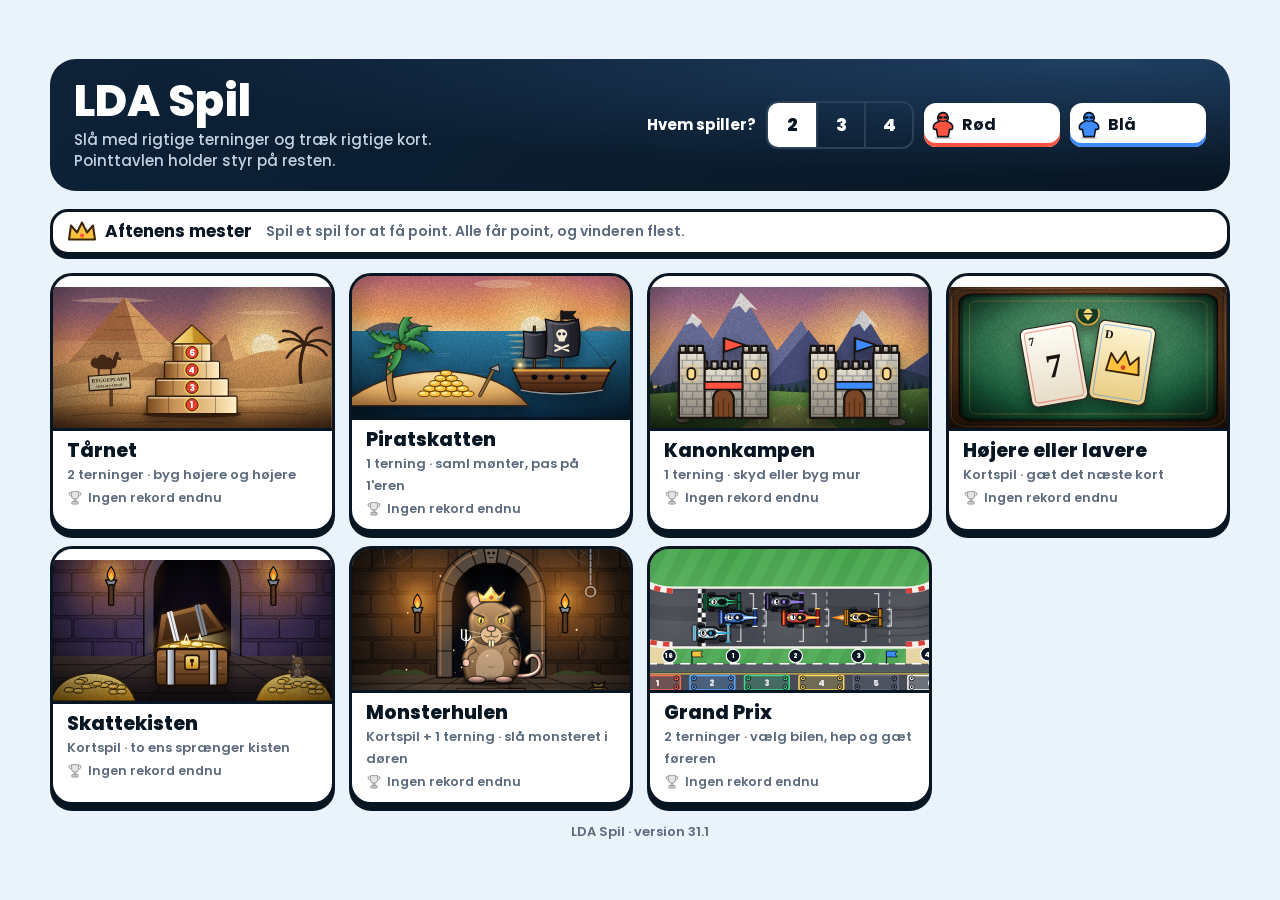
==== commit ebd72186: "Version 31.1: Grand Prix uden zoom og med terningerne fremme med det samme Kameraet zoomer ikke læng" ====
--- a/index.html
+++ b/index.html
@@ -566,7 +566,7 @@
   </div>
   <section class="eve" id="eve" aria-live="polite"></section>
   <nav class="tiles" id="tiles" aria-label="Vælg spil"></nav>
-  <footer class="ver">LDA Spil · version 31.0</footer>
+  <footer class="ver">LDA Spil · version 31.1</footer>
 </div>
 <main id="game">
   <header class="topbar"><button class="ib" id="tohome" aria-label="Tilbage til spilmenuen">‹ Spil</button><h1 id="gname"></h1><button class="ib" id="undo">↶ Fortryd</button><button class="ib" id="menu" aria-label="Regler og menu">☰ Regler</button></header>
@@ -1133,10 +1133,8 @@
   RA={items,t0:performance.now()+dl,dur,nitro:!!o.nitro,k:o.k,fin:!!o.fin,last:0};engine(dur/1000,dl/1000,o.hot||o.nitro);requestAnimationFrame(rStep)}
 function rApply(el,p,drv,nit){el.setAttribute('transform',`translate(${p.x.toFixed(1)} ${p.y.toFixed(1)})`);const ro=el.querySelector('.rot'),nu=el.querySelector('.num');
   if(ro)ro.setAttribute('transform',`rotate(${p.h.toFixed(1)})`);if(nu)nu.setAttribute('transform',`translate(${(-17*Math.cos(p.h*RAD)).toFixed(1)} ${(-17*Math.sin(p.h*RAD)).toFixed(1)})`);el.classList.toggle('drv',drv);el.classList.toggle('nit',!!nit)}
-/* Kameraudsnittet: zoomer ind mod den bil, der kører, og ud igen, når den er fremme */
-function rView(now){const x=rProg(now);if(!RA||x<=0||x>=1)return RVB.join(' ');
-  const it=RA.items.find(i=>i.k===RA.k)||RA.items[0],p=rPoseAt(it,ease(x)),env=Math.min(1,Math.sin(Math.PI*x)*1.7),z=1+(RA.fin?.8:.42)*env,w=1000/z,h=660/z;
-  return `${(500+(p.x-500)*env*.8-w/2).toFixed(1)} ${(330+(p.y-330)*env*.8-h/2).toFixed(1)} ${w.toFixed(1)} ${h.toFixed(1)}`}
+/* Banen står stille: hele banen er altid i billedet */
+const rView=()=>RVB.join(' ');
 function rPuff(g,it,p){const a=p.t*RAD,x=p.x-Math.cos(a)*36,y=p.y-Math.sin(a)*36;
   const mk=(cls,r,cx,cy)=>{const c=document.createElementNS(SVGNS,'circle');c.setAttribute('cx',cx.toFixed(1));c.setAttribute('cy',cy.toFixed(1));c.setAttribute('r',r);c.setAttribute('class',cls);g.appendChild(c);return c};
   const c=mk('rsm'+(it.s?' dk':RA.nitro?' nt':''),it.s?10:RA.nitro?8:5.5,x+(Math.random()-.5)*10,y+(Math.random()-.5)*10);c.addEventListener('animationend',()=>c.remove());
@@ -1144,7 +1142,6 @@
 function rStep(now){if(!RA)return;const x=rProg(now),e=ease(x),run=x>0&&x<1,g=document.getElementById('rfx'),puff=run&&g&&now-RA.last>42;
   RA.items.forEach(it=>{const el=document.getElementById('rc'+it.k);if(!el)return;const p=rPoseAt(it,e);rApply(el,p,run,run&&RA.nitro);if(puff)rPuff(g,it,p)});
   if(puff)RA.last=now;
-  const sv=document.getElementById('rsvg');if(sv)sv.setAttribute('viewBox',rView(now));
   if(x<1)requestAnimationFrame(rStep);else RA=null}
 /* --- tegninger --- */
 const carTop=(k,u)=>{const c=CARS[k];return `<ellipse cx="2" cy="5" rx="34" ry="15" fill="#000" opacity=".34"/>
@@ -1261,22 +1258,20 @@
   const ban=f?gold(f.ban,st!==null?` style="animation-delay:${(1.65-st).toFixed(2)}s"`:''):r.over?gold(`${CARS[r.fin.w].n} vinder!`):'';
   const pay=f&&f.pay?`<div class="rpay"><b>Omgang ${f.pay.leg}: ${CARS[f.pay.first].n} førte</b>${f.pay.gain.map((g,p)=>`<span style="--c:${COL[p]}">${nm(p)} <em class="${g<0?'neg':''}">${g>0?'+':''}${g}</em></span>`).join('')}</div>`:'';
   return `<div class="scene racing ${f&&f.shake?'shake':''} ${r.over?'rdone':''}"><svg id="rsvg" class="dart" viewBox="${rView(now)}" preserveAspectRatio="xMidYMid meet" aria-label="Racerbanen">${raceDefs('r')}${raceBg('r')}${raceGantry(r,st)}${raceHud(r,'r')}${racePiles(r)}${raceTileArt(r,t,'r')}<g id="rfx"></g>${cars}${r.over?raceFw():''}</svg>${ban}${pay}</div>`}
-const RACTS=[['roll','🎲','Kør!','Slå terningerne og få 1 mønt'],['tick','🎫','Tag en billet','Gæt hvem der fører efter omgangen']];
 function racePad(){const r=S.rc,t=S.turn;if(!r)return '';
   const back='<button class="btn rback" data-rback>← Tilbage</button>',who=`<b style="color:${COL[S.p]}">${nm(S.p)}</b>`,mine=r.fan[S.p];
   if(r.over){const fw=r.fin.fan.map((g,p)=>g?`<b style="color:${COL[p]}">${nm(p)}</b> +${g}`:'').filter(Boolean).join(' · ');
     return `<p>${CARS[r.fin.w].n} vandt løbet! ${fw?'Podiet giver: '+fw:'Ingen heppebiler kom på podiet.'}</p><div class="racts"><button class="btn main" data-rnext>Se vinderen af Grand Prix</button></div>`}
   if(r.fan.includes(-1))return `<p>${who}: vælg din <b>heppebil</b>! <span class="sub">Den giver mønter, når den overhaler og kommer på podiet.</span></p>
      <div class="rbets">${CARS.map((c,k)=>{const q=r.fan.indexOf(k);return `<button class="rb" data-rfan="${k}" ${q>=0?'disabled':''} style="--c1:${c.c[0]};--c2:${c.c[1]}">${carIcon(k)}<b>${c.n}</b><small>${q>=0?nm(q)+' hepper':'felt '+r.pos[k]}</small></button>`}).join('')}</div>`;
-  if(t.act==='roll'){if(t.dice.length<2)return `<p>${who}: slå <b>to terninger</b>. ${t.dice.length?`Den ene viste <b>${t.dice[0]}</b>. Hvad viste den anden?`:'Hvad viste den ene?'}</p>
-     <div class="keys">${[1,2,3,4,5,6].map(v=>`<button class="key" data-die="${v}" aria-label="Slog ${v}">${pips(v)}</button>`).join('')}</div>${back}`;
+  if(t.act!=='tick'){if(t.dice.length<2)return `<p>${who}: slå <b>to terninger</b>. ${t.dice.length?`Den ene viste <b>${t.dice[0]}</b>. Hvad viste den anden?`:'Hvad viste den ene? <span class="sub">Hver tur med terningerne giver 1 mønt.</span>'}</p>
+     <div class="keys">${[1,2,3,4,5,6].map(v=>`<button class="key" data-die="${v}" aria-label="Slog ${v}">${pips(v)}</button>`).join('')}</div>
+     ${t.dice.length?'':`<button class="btn rback" data-ract="tick" ${r.tick.some(s=>s.length)?'':'disabled'}>🎫 Tag en billet i stedet</button>`}`;
     const o=rOpts();return `<p>${o[0].nitro?`${who}: to ens giver <b>NITRO!</b> 🔥`:o.length>1?`${who}: <b>hvilken bil skal køre?</b> <span class="sub">Den ene terning er bilen, den anden er farten.</span>`:`${who}: send bilen af sted!`}</p>
-     <div class="racts4 ${o.length<2?'one':''}">${o.map((x,i)=>{const c=CARS[x.k];return `<button class="ra tall rgo ${o[0].nitro?'nitro':''}" data-rgo="${i}" style="--c1:${c.c[0]}" aria-label="${c.n} kører ${flt(x.d)}">${carIcon(x.k)}<b>${c.n} kører ${flt(x.d)}${x.nitro?' 🔥':''}</b><small>${x.k===mine?'⭐ Din heppebil · ':''}${x.k!==x.a-1?`${CARS[x.a-1].n} har kørt, så ${c.n} kører i stedet`:x.nitro?`${SPD(x.a)} + 1 for nitro`:`Terning ${x.a} er bilen · terning ${x.b} er farten`}</small></button>`}).join('')}</div>${back}`}
+     <div class="racts4 ${o.length<2?'one':''}">${o.map((x,i)=>{const c=CARS[x.k];return `<button class="ra tall rgo ${o[0].nitro?'nitro':''}" data-rgo="${i}" style="--c1:${c.c[0]}" aria-label="${c.n} kører ${flt(x.d)}">${carIcon(x.k)}<b>${c.n} kører ${flt(x.d)}${x.nitro?' 🔥':''}</b><small>${x.k===mine?'⭐ Din heppebil · ':''}${x.k!==x.a-1?`${CARS[x.a-1].n} har kørt, så ${c.n} kører i stedet`:x.nitro?`${SPD(x.a)} + 1 for nitro`:`Terning ${x.a} er bilen · terning ${x.b} er farten`}</small></button>`}).join('')}</div>`}
   if(t.act==='tick'){const o=rRank(r);return `<p>${who}: hvilken bil fører, når alle seks har kørt? <span class="sub">Rigtigt gæt giver tallet på billetten. Forkert koster ingenting.</span></p>
      <div class="rbets">${CARS.map((c,k)=>{const v=r.tick[k][0];return `<button class="rb" data-rtick="${k}" ${v?'':'disabled'} style="--c1:${c.c[0]};--c2:${c.c[1]}">${carIcon(k)}<b>${c.n}</b><small>${v?`<em>${v} mønter</em> · `:'udsolgt · '}nr. ${o.indexOf(k)+1}</small></button>`}).join('')}</div>${back}`}
-  const dis={tick:!r.tick.some(s=>s.length)};
-  return `<p>${who}: hvad vil du? <span class="sub">Omgang ${r.leg} · ${rLeft(r).length} ${rLeft(r).length===1?'bil mangler':'biler mangler'} at køre.</span></p>
-   <div class="racts4">${RACTS.map(([a,i,b,s])=>`<button class="ra tall ${a==='roll'?'main':''}" data-ract="${a}" ${dis[a]?'disabled':''}><i>${i}</i><b>${b}</b><small>${s}</small></button>`).join('')}</div>`}
+  return ''}
 function raceClick(e){const r=S.rc,t=S.turn;if(!r||S.win!==null)return false;let el;
   if(el=e.target.closest('[data-rfan]')){snap();rFan(+el.dataset.rfan);render();return true}
   if(el=e.target.closest('[data-ract]')){t.act=el.dataset.ract;t.dice=[];sfx.tap();say('');render();return true}
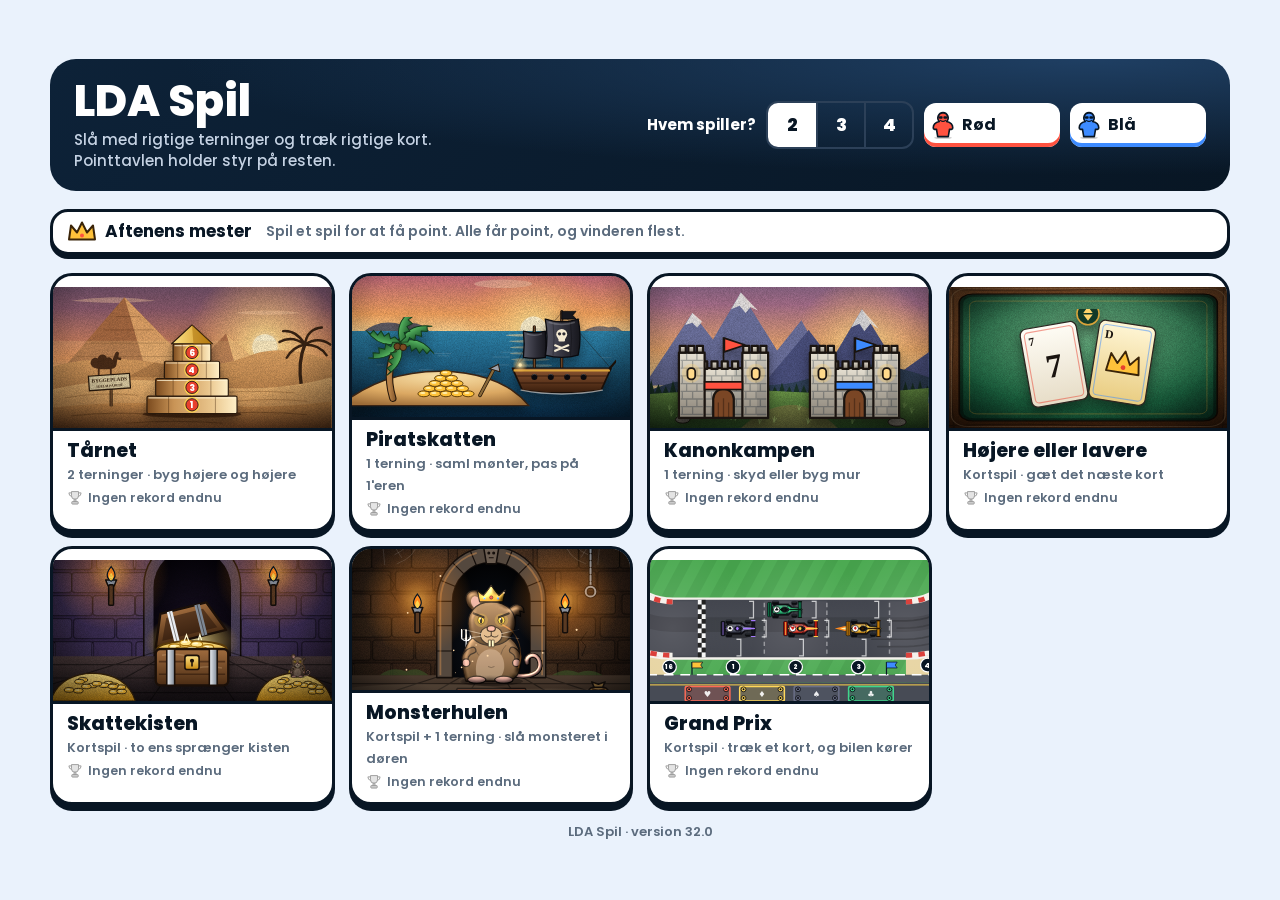
==== commit 23ec63dc: "Version 32.0: Grand Prix spilles med kortspil og fire biler Kuløren er bilen, kortets værdi er farte" ====
--- a/index.html
+++ b/index.html
@@ -369,7 +369,7 @@
 .rflash{opacity:0;animation:rflash 4s linear infinite}@keyframes rflash{0%,94%{opacity:0}95%,97%{opacity:.95}100%{opacity:0}}
 .rdone .rfan{animation-duration:.45s}.rdone .rflash{animation-duration:.9s!important}
 .rci{grid-area:i;display:block}.rb .rci{width:62px;height:33px}.ra .rci{width:104px;height:55px}
-.ra.rgo{border-color:var(--c1);box-shadow:0 5px 0 var(--c1)}.ra.rgo:active{transform:translateY(3px);box-shadow:0 2px 0 var(--c1)}.ra.rgo.nitro{background:light-dark(#fff1dc,#3a2408)}.racts4.one{grid-template-columns:1fr}
+
 @keyframes flk{to{transform:scaleX(1.5)}}
 .rtgt{cursor:pointer;animation:rtg .8s ease-in-out infinite alternate}@keyframes rtg{to{opacity:.5}}
 .rtile{animation:pop .35s ease-out both;transform-box:fill-box;transform-origin:50% 50%}
@@ -392,6 +392,17 @@
 .rb{display:grid;grid-template-columns:auto 1fr;grid-template-areas:"i b" "i s";align-items:center;gap:0 8px;text-align:left;min-height:54px;padding:6px 10px;border:3px solid var(--line);border-radius:14px;background:var(--paper);box-shadow:0 3px 0 var(--line)}
 .rb i{grid-area:i;width:16px;height:34px;border-radius:6px;background:linear-gradient(var(--c1),var(--c2));border:2px solid #07080c}.rb b{grid-area:b;font-size:15px;line-height:1.1}.rb small{grid-area:s;font-size:12px;color:var(--soft);font-weight:600}
 .rb:disabled{opacity:.35;box-shadow:none}.rb em{font-style:normal;background:#ffd34d;color:#081624;border-radius:6px;padding:0 5px;font-weight:800}
+.rbets{grid-template-columns:repeat(2,minmax(0,1fr))}
+.rgrid{display:grid;gap:6px}
+.rrow{display:grid;grid-template-columns:78px repeat(4,minmax(0,1fr));gap:6px}
+.rlab{display:flex;align-items:center;gap:3px;border-left:6px solid var(--c1);border-radius:8px;padding-left:4px}.rlab .rci{width:42px;height:23px}
+.suit{display:inline-grid;place-items:center;width:1.25em;height:1.4em;border-radius:5px;background:#fff;border:1.5px solid #07080c;font:900 1em/1 system-ui,sans-serif;font-style:normal;vertical-align:-.2em}.rlab .suit{font-size:21px}.rb i.suit{grid-area:auto;width:1.25em;height:1.4em;background:#fff;border:1.5px solid #07080c;border-radius:5px}
+.rrow.mine .rlab{background:var(--tint);box-shadow:inset 0 0 0 2px var(--c1)}
+.rk2{min-height:50px;border:3px solid var(--line);border-radius:12px;background:var(--paper);box-shadow:0 3px 0 var(--line);display:flex;flex-direction:column;align-items:center;justify-content:center;line-height:1.1;padding:3px}
+.rk2 b{font-size:17px;white-space:nowrap}.rk2 small{font-size:11px;color:var(--soft);font-weight:700;white-space:nowrap}.rk2:active{transform:translateY(3px);box-shadow:none}.rk2:disabled{opacity:.25;box-shadow:none}
+.rk2.es{background:light-dark(#fff1dc,#3a2408)}
+@media (orientation:landscape) and (min-width:900px){.rrow{grid-template-columns:58px repeat(4,minmax(0,1fr))}.rlab .rci{display:none}.rk2 b{font-size:15px}}
+@media (max-width:600px){.rrow{grid-template-columns:40px repeat(4,minmax(0,1fr))}.rlab .rci{display:none}.rk2 b{font-size:14px}.rk2 small{font-size:10px}}
 .racts{display:flex;flex-wrap:wrap;gap:10px;align-items:center}
 @media (max-width:600px){.ra{grid-template-columns:1fr;grid-template-areas:"b" "s";min-height:56px;padding:6px 10px}.ra i,.ra .rci{display:none}.rb .rci{width:38px;height:20px}.ra b{font-size:14.5px}.rb{padding:5px 7px}.rb b{font-size:13px}.rb i{width:10px}}
 .rseg{display:inline-flex;border:3px solid var(--line);border-radius:12px;overflow:hidden}.rseg button{min-width:48px;min-height:46px;border:0;background:var(--paper);font-weight:800;font-size:18px;color:var(--ink)}.rseg button+button{border-left:3px solid var(--line)}.rseg button[aria-pressed=true]{background:var(--ink);color:var(--paper)}.rseg button:disabled{opacity:.3}
@@ -566,7 +577,7 @@
   </div>
   <section class="eve" id="eve" aria-live="polite"></section>
   <nav class="tiles" id="tiles" aria-label="Vælg spil"></nav>
-  <footer class="ver">LDA Spil · version 31.1</footer>
+  <footer class="ver">LDA Spil · version 32.0</footer>
 </div>
 <main id="game">
   <header class="topbar"><button class="ib" id="tohome" aria-label="Tilbage til spilmenuen">‹ Spil</button><h1 id="gname"></h1><button class="ib" id="undo">↶ Fortryd</button><button class="ib" id="menu" aria-label="Regler og menu">☰ Regler</button></header>
@@ -598,7 +609,7 @@
  hilo:{name:'Højere eller lavere',kind:'cards',unit:'point',rules:['Vend et startkort. Es er 1, konge er 13.','Gæt højere eller lavere, og vend næste kort.','Rigtigt gæt: kortet kommer i din bunke. Lige så højt: intet sker.','Forkert gæt: du mister turens bunke.','Stop for at gemme bunken. Hvert kort giver 1 point.','Lange stimer giver bonus, når du stopper: 3 kort giver 1 ekstra, 4 kort 2, 5 kort 4, 6 kort 6, 7 kort 9, og 8 eller flere giver 12 ekstra.','Når bunken er tom, vinder den med flest point.']},
  chest:{name:'Skattekisten',kind:'cards',unit:'point',rules:['Vend kort ét ad gangen og læg dem i en række.','Samme værdi som et kort i rækken: kisten går i stykker, og alt ryger ud.','Stop for at tage rækken.','Knægt, dame og konge giver 2 point, alle andre 1.','Mange kort giver bonus, når du stopper: 5 kort giver 1 ekstra, 6 kort 3 ekstra, 7 kort 5 ekstra, og 8 eller flere giver 8 ekstra.','Når bunken er tom, vinder den med flest point.']},
  monster:{name:'Monsterhulen',kind:'dice',unit:'guld',rules:['Vend et kort: det er monsteret i døren, og kortets værdi er dets styrke. Knægt er 11, dame 12, konge 13, og esset er Dragen med styrke 14.','Kæmp ved at slå terningen op til <b>3 gange</b>. Slagene lægges sammen, og når du når monsterets styrke, har du vundet.',"Slår du en <b>1'er</b>, bliver du bidt og taber kampen. Du taber også, hvis tre slag ikke er nok.",'Vinder du, ryger monsterets styrke i guld ned i sækken. Dragen giver 6 ekstra.','Efter en sejr kan du gå hjem og gemme sækken eller gå dybere ind og vende et nyt kort. Du må også gå hjem, når du har set det næste monster.','Taber du, mister du hele sækken. Monsteret bliver stående til den næste spiller, og der kommer 2 guld i dusør på det, hver gang det vinder.','Når nogen når målet, spilles runden færdig. Den med mest guld vinder.']},
- race:{name:'Grand Prix',kind:'grid',unit:'mønter',one:'mønt',rules:['Seks racerbiler kører om kap 16 felter rundt om banen. Ingen af jer ejer en bil, men I kan tjene mønter på dem. Flest mønter efter løbet vinder.','<b>Heppebil:</b> før start vælger hver spiller en bil at heppe på. Hver gang den overhaler sig op på førstepladsen, får du 1 mønt. Kommer den på podiet til sidst, får du 5 mønter for nr. 1, 3 for nr. 2 og 1 for nr. 3.','På din tur vælger du: <b>Kør!</b> Slå to terninger og få 1 mønt. Du bestemmer selv, hvilken terning der er bilen, og hvilken der er farten: 1-2 giver 1 felt, 3-4 giver 2 felter, 5-6 giver 3 felter. To ens giver nitro: 1 felt ekstra.','Har bilen på terningen allerede kørt i omgangen, kører den næste bil, der mangler.','Eller <b>tag en billet</b>: gæt hvilken bil der fører, når alle seks biler har kørt én gang. Rigtigt gæt giver tallet på billetten (5, 3 eller 2). Forkert gæt koster ingenting.','Står flere biler på samme felt, kører de i kø. Når en bil kører, hænger bilerne bag den på i slipstrømmen.','Grønne turbofelter giver 1 felt ekstra. Olie får bilen til at glide 1 felt tilbage.','Løbet slutter, så snart en bil kører over målstregen.']},
+ race:{name:'Grand Prix',kind:'grid',unit:'mønter',one:'mønt',rules:['Fire racerbiler kører om kap 16 felter rundt om banen, én for hver kulør: ♥ Lynet, ♦ Solkongen, ♠ Skyggen og ♣ Jaguaren. Ingen af jer ejer en bil, men I kan tjene mønter på dem. Flest mønter efter løbet vinder.','Brug et almindeligt kortspil uden jokere, og bland det godt.','<b>Heppebil:</b> før start vælger hver spiller en bil at heppe på. Hver gang den overhaler sig op på førstepladsen, får du 1 mønt. Kommer den på podiet til sidst, får du 5 mønter for nr. 1, 3 for nr. 2 og 1 for nr. 3.','På din tur trækker du et kort og trykker på det. Kuløren bestemmer bilen, og tallet hvor langt den kører: 2–5 giver 1 felt, 6–10 giver 2, knægt, dame og konge giver 3, og es er nitro: 4 felter. Hvert kort giver 1 mønt.','Bilerne kører ikke på skift. Samme bil kan godt køre flere gange i træk.','Eller <b>tag en billet</b>: gæt hvilken bil der fører, når den første bil kører forbi næste mellemtid (felt 6 og felt 12). Rigtigt gæt giver tallet på billetten (5, 3 eller 2). Forkert gæt koster ingenting.','Står flere biler på samme felt, kører de i kø. Når en bil kører, hænger bilerne bag den på i slipstrømmen.','Grønne turbofelter giver 1 felt ekstra. Olie får bilen til at glide 1 felt tilbage.','Er bunken tom, blandes kortene igen.','Løbet slutter, så snart en bil kører over målstregen.']},
 };
 let S,hist=[],FX=null,fxT,seenCoins=0,SAVES={};
 /* Lyd: små toner lavet i browseren, ingen lydfiler */
@@ -682,7 +693,6 @@
   if(FX&&(FX.chest3||FX.kind==='doubleSix')){FX=null;clearTimeout(fxT)}
   snap();const t=S.turn;
   if(S.game==='monster'){monDie(v);render();return}
-  if(S.game==='race'){rDie(v);render();return}
   if(S.game==='tower'){
     t.dice=t.dice||[];if(t.dice.length>=2){render();return}
     t.dice.push(v);sfx.tap();
@@ -1036,27 +1046,26 @@
 }
 
 /* ================= Grand Prix ================= */
-/* Seks biler, som ingen ejer, kører ét løb på 16 felter rundt om banen. Står flere biler på samme felt, ligger de i kø (pakken):
-   når en bil kører, hænger bilerne BAG den på i slipstrømmen, og hele toget lægger sig forrest på det nye felt.
-   En omgang er slut, når alle seks biler har kørt én gang. På sin tur gør man én ting: slår terningerne (+1 mønt) og vælger,
-   hvilken terning der er bilen, og hvilken der er farten, eller tager en omgangsbillet.
-   Heppebilen giver 1 mønt, hver gang den overhaler sig op i front, og 5/3/1 mønter for en plads på podiet. */
-const RLEN=16,TICK=[5,3,2],FANP=[5,3,1],SPD=v=>Math.ceil(v/2),ALL6=[0,1,2,3,4,5];
-const CARS=[{n:'Lynet',c:['#ff6a55','#b3180f'],s:'#ffd34d'},{n:'Stormen',c:['#5aa8ff','#1440a8'],s:'#e8f2ff'},{n:'Jaguaren',c:['#3fd68c','#0d6b45'],s:'#0b1a12'},
-  {n:'Solkongen',c:['#ffd75a','#c47c08'],s:'#2a1600'},{n:'Skyggen',c:['#6a6f88','#15161f'],s:'#a77bff'},{n:'Isfuglen',c:['#f4fbff','#8fb8cc'],s:'#2aa7d6'}];
-function rcNew(n){const sh=ALL6.slice();for(let i=5;i>0;i--){const j=Math.floor(Math.random()*(i+1));[sh[i],sh[j]]=[sh[j],sh[i]]}
-  const pos=[],ord=[];sh.forEach((k,i)=>{pos[k]=1+Math.floor(Math.random()*3);ord[k]=i+1});
+/* Fire racerbiler, én for hver kulør i et almindeligt kortspil, kører ét løb på 16 felter rundt om banen. Ingen ejer en bil.
+   På sin tur trækker man et kort: kuløren er bilen, værdien er farten (2-5: 1 felt, 6-10: 2, billedkort: 3, es: 4 nitro). Det giver 1 mønt.
+   Bilerne kører ikke på skift: samme bil kan godt køre flere gange i træk. Eller man tager en billet på, hvilken bil der
+   fører ved næste mellemtid (felt 6 og felt 12). Står flere biler på samme felt, ligger de i kø (pakken): når en bil kører,
+   hænger bilerne BAG den på i slipstrømmen. Heppebilen giver 1 mønt, hver gang den overhaler sig op i front, og 5/3/1 for podiet. */
+const RLEN=16,TICK=[5,3,2],FANP=[5,3,1],CPF=[6,12],ALLC=[0,1,2,3];
+/* Kortgrupper i hver kulør: hvor mange kort der er, og hvor langt de kører */
+const CG=[{t:'2–5',n:4,d:1},{t:'6–10',n:5,d:2},{t:'Kn D K',n:3,d:3},{t:'Es',n:1,d:4}];
+const CARS=[{n:'Lynet',u:'♥',c:['#ff6a55','#b3180f'],s:'#ffd34d'},{n:'Solkongen',u:'♦',c:['#ffd75a','#c47c08'],s:'#2a1600'},
+  {n:'Skyggen',u:'♠',c:['#6a6f88','#15161f'],s:'#a77bff'},{n:'Jaguaren',u:'♣',c:['#3fd68c','#0d6b45'],s:'#0b1a12'}];
+const SUITC=k=>k<2?'#d0201a':'#07080c';
+const fullDeck=()=>CARS.map(()=>CG.map(g=>g.n));
+const deckN=r=>r.dk.reduce((a,x)=>a+x.reduce((b,y)=>b+y,0),0),suitN=(r,k)=>r.dk[k].reduce((a,y)=>a+y,0);
+function rcNew(n){const sh=ALLC.slice();for(let i=sh.length-1;i>0;i--){const j=Math.floor(Math.random()*(i+1));[sh[i],sh[j]]=[sh[j],sh[i]]}
+  const pos=[],ord=[];sh.forEach((k,i)=>{pos[k]=1+Math.floor(Math.random()*2);ord[k]=i+1});
   /* Faste turbo- og oliefelter: to af hver, aldrig ved siden af hinanden */
   const fs=[];for(const f of Array.from({length:12},(_,i)=>i+4).sort(()=>Math.random()-.5))if(fs.length<4&&!fs.some(x=>Math.abs(x-f)<=1))fs.push(f);
-  return {v:4,leg:1,pos,ord,hi:7,lo:0,moved:[0,0,0,0,0,0],tick:CARS.map(()=>TICK.slice()),bets:[],tiles:fs.map((f,i)=>({f,t:i<2?1:-1})),fan:Array(n||2).fill(-1),rolls:0,hot:0,over:false,fin:null}}
-const rRank=r=>ALL6.slice().sort((a,b)=>r.pos[b]-r.pos[a]||r.ord[b]-r.ord[a]);
-const rPack=(r,f)=>ALL6.filter(k=>r.pos[k]===f).sort((a,b)=>r.ord[a]-r.ord[b]);
-const rLeft=r=>ALL6.filter(k=>!r.moved[k]);
-/* Har bilen på terningen allerede kørt i omgangen, kører den næste bil, der mangler */
-const rSub=a=>{const r=S.rc;let k=a-1;if(r.moved[k])for(let i=1;i<6;i++){const j=(k+i)%6;if(!r.moved[j]){k=j;break}}return k};
-/* To terninger giver to muligheder: den ene terning vælger bilen, den anden farten. To ens er nitro */
-function rOpts(){const [a,b]=S.turn.dice;if(a===b)return [{k:rSub(a),d:SPD(a)+1,nitro:true,a,b}];
-  const o=[{k:rSub(a),d:SPD(b),a,b},{k:rSub(b),d:SPD(a),a:b,b:a}];return o[0].k===o[1].k&&o[0].d===o[1].d?[o[0]]:o}
+  return {v:5,pos,ord,hi:5,lo:0,cp:0,cpw:[],dk:fullDeck(),tick:CARS.map(()=>TICK.slice()),bets:[],tiles:fs.map((f,i)=>({f,t:i<2?1:-1})),fan:Array(n||2).fill(-1),rolls:0,hot:0,over:false,fin:null}}
+const rRank=r=>ALLC.slice().sort((a,b)=>r.pos[b]-r.pos[a]||r.ord[b]-r.ord[a]);
+const rPack=(r,f)=>ALLC.filter(k=>r.pos[k]===f).sort((a,b)=>r.ord[a]-r.ord[b]);
 const payTxt=g=>g.map((x,p)=>x?`${nm(p)} ${x>0?'+':'−'}${Math.abs(x)}`:'').filter(Boolean).join(' · ')||'ingen gevinster';
 const flt=d=>`${d} ${d===1?'felt':'felter'}`;
 const engine=(d,w=0,hot)=>{tone(hot?74:62,d,'sawtooth',.06,w,hot?330:220);tone(hot?148:124,d*.9,'square',.016,w,hot?660:440);noise(Math.min(d,1.6),.16,w,1100)};
@@ -1071,38 +1080,37 @@
   if(tl){if(tl.t>0)put(++to,true);else put(--to,false)}
   return {unit,from:f,to,tl}}
 function rNext(){S.p=(S.p+1)%S.n;S.turn=newTurn('race')}
-function rDie(v){const r=S.rc,t=S.turn;if(!r||r.over||t.dice.length>1)return;t.act='roll';t.dice.push(v);sfx.tap();
-  if(t.dice.length<2){say('Og hvad viste den anden terning?');return}
-  const o=rOpts();if(o[0].nitro)sfx.six();
-  say(o[0].nitro?`To ${v}'ere: NITRO! ${CARS[o[0].k].n} får 1 felt ekstra.`:o.length>1?'Du bestemmer: hvilken bil skal køre?':`${CARS[o[0].k].n} er klar til at køre.`,o[0].nitro?'good':'')}
-function rGo(i){const o=rOpts()[i];if(!o)return;S.turn.dice=[];rRoll(o.k,o.d,!!o.nitro)}
-function rRoll(k,d,nitro){const r=S.rc,p=S.p,before=rPlaces(),start=!r.rolls,was=rRank(r)[0];
-  r.moved[k]=1;r.rolls++;S.scores[p]++;
-  const m=rMove(k,d),fol=m.unit.filter(c=>c!==k),lead=rRank(r)[0],pass=lead!==was,fp=pass?r.fan.indexOf(lead):-1,fin=ALL6.some(c=>r.pos[c]>RLEN);
+function rCard(k,g){const r=S.rc,p=S.p;if(!r||r.over||!(r.dk[k][g]>0))return;
+  r.dk[k][g]--;const d=CG[g].d,nitro=g===3,before=rPlaces(),start=!r.rolls,was=rRank(r)[0];
+  r.rolls++;S.scores[p]++;
+  const m=rMove(k,d),fol=m.unit.filter(c=>c!==k),lead=rRank(r)[0],pass=lead!==was,fp=pass?r.fan.indexOf(lead):-1,fin=ALLC.some(c=>r.pos[c]>RLEN);
   const hot=!r.hot&&!fin&&Math.max(...r.pos)>=RLEN-3;if(hot)r.hot=1;
   if(fp>=0)S.scores[fp]++;
   rAnim(before,rPlaces(),m.tl&&m.tl.t<0?m.unit:[],{delay:start?1750:0,nitro,k,fin,hot:r.hot});
-  let txt=`${nm(p)} får 1 mønt. ${CARS[k].n} ${nitro?'fyrer nitro af og ':''}kører ${flt(d)}${fol.length?` med ${fol.map(c=>CARS[c].n).join(' og ')} i slipstrømmen`:''}.`;
+  let txt=`${nm(p)} får 1 mønt. ${CARS[k].u} ${CARS[k].n} ${nitro?'fyrer nitro af og ':''}kører ${flt(d)}${fol.length?` med ${fol.map(c=>CARS[c].n).join(' og ')} i slipstrømmen`:''}.`;
   if(m.tl)txt+=m.tl.t>0?' Turbo! 1 felt ekstra.':` Olie! ${CARS[k].n} spinner 1 felt tilbage.`;
   if(pass)txt+=` ${CARS[lead].n} overhaler og fører nu!${fp>=0?` ${nm(fp)} hepper på den og får 1 mønt.`:''}`;
-  log(`${nm(p)}: ${CARS[k].n} ${flt(d)}${nitro?' (nitro)':''}${pass?`, ${CARS[lead].n} fører`:''}`);
-  const ban=start?'LIGHTS OUT!':nitro?'NITRO!':m.tl&&m.tl.t<0?'Olie!':pass?`${CARS[lead].n} fører!`:m.tl?'Turbo!':hot?'Sidste sving!':null;
+  log(`${nm(p)}: ${CARS[k].u} ${CG[g].t}, ${CARS[k].n} ${flt(d)}${pass?`, ${CARS[lead].n} fører`:''}`);
+  const cps=rCheck();cps.forEach(c=>txt+=` Mellemtid ved felt ${CPF[c.i]}: ${CARS[c.first].n} fører. ${payTxt(c.gain)}.`);
+  if(!deckN(r)){r.dk=fullDeck();txt+=' Bunken er tom: bland kortene igen.';log('Bunken blev blandet igen')}
   if(fin){rEnd(txt);return}
   if(start)startBeeps();if(m.tl&&m.tl.t<0)screech();if(pass&&!start)cheer();
-  if(!rLeft(r).length){const lg=rLegEnd();rNext();fx({kind:'rban',ban:`Omgang ${lg.leg} slut!`,pay:lg},3800);sfx.good();
-    say(`${txt} Omgang ${lg.leg} er slut, og ${CARS[lg.first].n} fører. ${payTxt(lg.gain)}. Nu er det ${nm(S.p)}s tur.`,'good');return}
-  rNext();if(ban)fx({kind:'rban',ban,shake:!!(m.tl&&m.tl.t<0),start:start?performance.now():0},start?3900:2100);if(nitro||m.tl)sfx.six();
+  rNext();
+  if(cps.length){fx({kind:'rban',ban:'Mellemtid!',pay:cps[cps.length-1]},3800);sfx.good();say(`${txt} Nu er det ${nm(S.p)}s tur.`,'good');return}
+  const ban=start?'LIGHTS OUT!':nitro?'NITRO!':m.tl&&m.tl.t<0?'Olie!':pass?`${CARS[lead].n} fører!`:m.tl?'Turbo!':hot?'Sidste sving!':null;
+  if(ban)fx({kind:'rban',ban,shake:!!(m.tl&&m.tl.t<0),start:start?performance.now():0},start?3900:2100);if(nitro||m.tl)sfx.six();
   say(`${txt}${hot?' Nu nærmer målstregen sig!':''} Nu er det ${nm(S.p)}s tur.`,fp>=0?'good':'')}
-function rLegEnd(){const r=S.rc,o=rRank(r),g=Array(S.n).fill(0);
-  r.bets.forEach(b=>{if(b.car===o[0])g[b.p]+=b.v});
-  g.forEach((x,p)=>S.scores[p]+=x);
-  const out={leg:r.leg,first:o[0],second:o[1],gain:g};log(`Omgang ${r.leg}: ${CARS[o[0]].n} førte`);
-  r.leg++;r.moved=[0,0,0,0,0,0];r.tick=CARS.map(()=>TICK.slice());r.bets=[];return out}
+/* Mellemtid: når den første bil kører forbi felt 6 og felt 12, vinder billetterne på den bil, der fører */
+function rCheck(){const r=S.rc,out=[];while(r.cp<CPF.length&&Math.max(...r.pos)>CPF[r.cp]){const o=rRank(r),g=Array(S.n).fill(0);
+    r.bets.forEach(b=>{if(b.car===o[0])g[b.p]+=b.v});g.forEach((x,p)=>S.scores[p]+=x);
+    out.push({i:r.cp,first:o[0],gain:g});log(`Mellemtid ved felt ${CPF[r.cp]}: ${CARS[o[0]].n} førte`);
+    r.cpw[r.cp]=o[0];r.cp++;r.tick=CARS.map(()=>TICK.slice());r.bets=[]}
+  return out}
 /* Mål: de tre forreste biler kommer på podiet, og heppebilerne giver 5, 3 og 1 mønt */
-function rEnd(txt){const r=S.rc,lg=rLegEnd(),o=rRank(r),w=o[0],g=Array(S.n).fill(0);
+function rEnd(txt){const r=S.rc,o=rRank(r),w=o[0],g=Array(S.n).fill(0);
   r.fan.forEach((k,p)=>{const i=o.indexOf(k);if(i>=0&&i<3)g[p]=FANP[i]});
   g.forEach((x,p)=>S.scores[p]+=x);
-  r.over=true;r.leg=lg.leg;r.moved=ALL6.map(()=>1);r.fin={w,o:o.slice(0,3),leg:lg.gain,fan:g};crowd();boom();sfx.good();
+  r.over=true;r.fin={w,o:o.slice(0,3),fan:g};crowd();boom();sfx.good();
   fx({kind:'rban',ban:`${CARS[w].n} vinder!`,flag:1},4200);log(`${CARS[w].n} vandt Grand Prix foran ${CARS[o[1]].n} og ${CARS[o[2]].n}`);
   say(`${txt} ${CARS[w].n} tager det ternede flag foran ${CARS[o[1]].n} og ${CARS[o[2]].n}! Podiet: ${payTxt(g)}.`,'good')}
 function rFan(k){const r=S.rc,p=S.p;if(r.fan.includes(k))return;r.fan[p]=k;sfx.coin(5);log(`${nm(p)} hepper på ${CARS[k].n}`);
@@ -1110,16 +1118,16 @@
   say(r.fan[nx]<0?`${nm(p)} hepper på ${CARS[k].n}! Nu vælger ${nm(nx)}.`:`Alle har valgt! De røde lys er tændt. ${nm(S.p)} starter løbet.`,'good')}
 function rFinal(){const mx=Math.max(...S.scores),top=S.scores.map((v,i)=>v===mx?i:-1).filter(i=>i>=0);S.win=top.length>1?-1:top[0];if(S.win>=0)rec('race',mx,S.win)}
 function rTick(k){const r=S.rc,p=S.p;if(!r.tick[k].length)return;const v=r.tick[k].shift();r.bets.push({p,car:k,v});sfx.coin(v);
-  log(`${nm(p)}: omgangsbillet ${v} på ${CARS[k].n}`);rNext();say(`${nm(p)} tog billetten på ${v} på ${CARS[k].n}. Nu er det ${nm(S.p)}s tur.`)}
+  log(`${nm(p)}: billet ${v} på ${CARS[k].n} ved felt ${CPF[r.cp]}`);rNext();say(`${nm(p)} tog billetten på ${v} på ${CARS[k].n} til mellemtiden ved felt ${CPF[r.cp]}. Nu er det ${nm(S.p)}s tur.`)}
 /* --- banen: et stadion set oppefra. u er afstanden langs banen fra målstregen, l er sideforskydningen (plus er ud mod kanten) --- */
-const TCX=500,TCY=336,TL=480,TR=175,TW=118,PER=2*TL+2*Math.PI*TR,FL=PER/RLEN,U0=60,LANE=[0,-32,32],RAD=Math.PI/180;
+const TCX=500,TCY=336,TL=480,TR=175,TW=118,PER=2*TL+2*Math.PI*TR,FL=PER/RLEN,U0=60,LANE=[0,-39,39],RAD=Math.PI/180;
 function tp(u){u=((u+U0)%PER+PER)%PER;const x0=TCX-TL/2,x1=TCX+TL/2,A=Math.PI*TR;
   if(u<TL)return {x:x0+u,y:TCY+TR,h:0};u-=TL;
   if(u<A){const th=Math.PI/2-u/TR;return {x:x1+TR*Math.cos(th),y:TCY+TR*Math.sin(th),h:th/RAD-90}}u-=A;
   if(u<TL)return {x:x1-u,y:TCY-TR,h:180};u-=TL;
   const th=-Math.PI/2-u/TR;return {x:x0+TR*Math.cos(th),y:TCY+TR*Math.sin(th),h:th/RAD-90}}
 const carXY=(u,l)=>{const t=tp(u);return {x:t.x-Math.sin(t.h*RAD)*l,y:t.y+Math.cos(t.h*RAD)*l,h:t.h}};
-function rPlaces(){const r=S.rc,P=[];new Set(r.pos).forEach(f=>{const pk=rPack(r,f),n=pk.length,st=26;pk.forEach((k,i)=>{const j=n-1-i;P[k]={u:(f-.5)*FL+((n-1)/2-j)*st,l:LANE[j%3]}})});return P}
+function rPlaces(){const r=S.rc,P=[];new Set(r.pos).forEach(f=>{const pk=rPack(r,f),n=pk.length,st=31;pk.forEach((k,i)=>{const j=n-1-i;P[k]={u:(f-.5)*FL+((n-1)/2-j)*st,l:LANE[j%3]}})});return P}
 /* Bilerne kører langs banen i en animation, der overlever nye render() undervejs.
    Kameraet zoomer ind på bilen, mens den kører, og dækkene sender røg op bag den. */
 let RA=null;
@@ -1128,10 +1136,10 @@
 const rPoseAt=(it,e)=>{const p=carXY(it.a.u+(it.b.u-it.a.u)*e,it.a.l+(it.b.l-it.a.l)*e);p.t=p.h;p.h+=it.s?720*e:0;return p};
 const rProg=now=>RA?Math.max(0,Math.min(1,(now-RA.t0)/RA.dur)):1;
 function rAnim(from,to,spin,o={}){RA=null;if(matchMedia('(prefers-reduced-motion: reduce)').matches)return;
-  const items=[];let mx=0;ALL6.forEach(k=>{const a=from[k],b=to[k];if(Math.abs(a.u-b.u)>.5||a.l!==b.l){items.push({k,a,b,s:spin.includes(k)});mx=Math.max(mx,Math.abs(b.u-a.u))}});
+  const items=[];let mx=0;ALLC.forEach(k=>{const a=from[k],b=to[k];if(Math.abs(a.u-b.u)>.5||a.l!==b.l){items.push({k,a,b,s:spin.includes(k)});mx=Math.max(mx,Math.abs(b.u-a.u))}});
   if(!items.length)return;const dur=Math.min(3200,(o.fin?1500:800)+mx*3.2),dl=o.delay||0;
   RA={items,t0:performance.now()+dl,dur,nitro:!!o.nitro,k:o.k,fin:!!o.fin,last:0};engine(dur/1000,dl/1000,o.hot||o.nitro);requestAnimationFrame(rStep)}
-function rApply(el,p,drv,nit){el.setAttribute('transform',`translate(${p.x.toFixed(1)} ${p.y.toFixed(1)})`);const ro=el.querySelector('.rot'),nu=el.querySelector('.num');
+function rApply(el,p,drv,nit){el.setAttribute('transform',`translate(${p.x.toFixed(1)} ${p.y.toFixed(1)})`);const ro=el.querySelector('.rot'),nu=el.querySelector('.num'),p1=el.querySelector('.p1');if(p1)p1.setAttribute('transform',`translate(${(50*Math.cos(p.h*RAD)).toFixed(1)} ${(50*Math.sin(p.h*RAD)).toFixed(1)})`);
   if(ro)ro.setAttribute('transform',`rotate(${p.h.toFixed(1)})`);if(nu)nu.setAttribute('transform',`translate(${(-17*Math.cos(p.h*RAD)).toFixed(1)} ${(-17*Math.sin(p.h*RAD)).toFixed(1)})`);el.classList.toggle('drv',drv);el.classList.toggle('nit',!!nit)}
 /* Banen står stille: hele banen er altid i billedet */
 const rView=()=>RVB.join(' ');
@@ -1156,12 +1164,12 @@
   <path d="M-24 0H-9M10 0H32" stroke="${c.s}" stroke-width="3" stroke-linecap="round"/><path d="M-18-7H4" stroke="#fff" stroke-width="1.6" opacity=".5" stroke-linecap="round"/>
   <ellipse cx="0" cy="0" rx="8.5" ry="5.4" fill="#0b0d12"/><circle cx="-1.5" cy="0" r="3.9" fill="${c.s}" stroke="#07080c" stroke-width="1"/><path d="M.6-2.6A3.9 3.9 0 0 1 .6 2.6" stroke="#07080c" stroke-width="1.8" fill="none"/>
   <path d="M8 0 1-5.2H-4M8 0 1 5.2H-4" stroke="#262830" stroke-width="1.7" fill="none" stroke-linecap="round" stroke-linejoin="round"/>`};
-const carNum=k=>`<circle r="6.6" fill="#fff" stroke="#07080c" stroke-width="1.4"/><text y="3.6" text-anchor="middle" font-size="10" font-weight="900" fill="#07080c" font-family="Poppins,sans-serif">${k+1}</text>`;
+const carNum=k=>`<circle r="6.6" fill="#fff" stroke="#07080c" stroke-width="1.4"/><text y="3.6" text-anchor="middle" font-size="10.5" font-weight="900" fill="${SUITC(k)}" font-family="system-ui,sans-serif">${CARS[k].u}</text>`;
 /* Lille bil til knapperne, med sin egen farveovergang, så den også virker uden banen */
 const carIcon=k=>`<svg class="rci" viewBox="-40 -21 80 42" aria-hidden="true"><defs>${grad('pB'+k,[[0,CARS[k].c[1]],[.35,CARS[k].c[0]],[.65,CARS[k].c[0]],[1,CARS[k].c[1]]])}</defs>${carTop(k,'p')}<g transform="translate(-17 0)">${carNum(k)}</g></svg>`;
-function carG(k,p,drv,u,lead,fans){return `<g id="${u==='r'?'rc'+k:''}" class="rcar ${drv?'drv':''}" transform="translate(${p.x.toFixed(1)} ${p.y.toFixed(1)})"><g class="rot" transform="rotate(${p.h.toFixed(1)})"><g transform="scale(1.14)">${carTop(k,u)}</g></g>
+function carG(k,p,drv,u,lead,fans){return `<g id="${u==='r'?'rc'+k:''}" class="rcar ${drv?'drv':''}" transform="translate(${p.x.toFixed(1)} ${p.y.toFixed(1)})"><g class="rot" transform="rotate(${p.h.toFixed(1)})"><g transform="scale(1.02)">${carTop(k,u)}</g></g>
   <g class="num" transform="translate(${(-17*Math.cos(p.h*RAD)).toFixed(1)} ${(-17*Math.sin(p.h*RAD)).toFixed(1)})">${carNum(k)}</g>
-  ${lead?`<g transform="translate(0 -37)"><rect x="-17" y="-11" width="34" height="20" rx="6" fill="#ffd34d" stroke="#07080c" stroke-width="2"/><text y="4.5" text-anchor="middle" font-size="13" font-weight="900" fill="#07080c" font-family="Poppins,sans-serif">P1</text></g>`:''}
+  ${lead?`<g class="p1" transform="translate(${(50*Math.cos(p.h*RAD)).toFixed(1)} ${(50*Math.sin(p.h*RAD)).toFixed(1)})"><rect x="-17" y="-11" width="34" height="20" rx="6" fill="#ffd34d" stroke="#07080c" stroke-width="2"/><text y="4.5" text-anchor="middle" font-size="13" font-weight="900" fill="#07080c" font-family="Poppins,sans-serif">P1</text></g>`:''}
   ${fans&&fans.length?`<g transform="translate(${-(fans.length-1)*8} 32)">${fans.map((q,j)=>`<circle cx="${j*16}" r="7.5" fill="${HEX[q]}" stroke="#fff" stroke-width="2.2"/>`).join('')}</g>`:''}</g>`}
 function raceDefs(u){return `<defs><pattern id="${u}M" width="44" height="44" patternUnits="userSpaceOnUse" patternTransform="rotate(28)"><rect width="22" height="44" fill="#4caa52"/><rect x="22" width="22" height="44" fill="#45a04b"/></pattern>
   ${CARS.map((c,k)=>grad(u+'B'+k,[[0,c.c[1]],[.35,c.c[0]],[.65,c.c[0]],[1,c.c[1]]])).join('')}${rgrad(u+'Glow',[[0,'#ff4436',.9],[1,'#ff4436',0]])}${rgrad(u+'GlowG',[[0,'#3dff8a',.9],[1,'#3dff8a',0]])}
@@ -1189,28 +1197,25 @@
   const pools=[[x0,TCY-TR],[x1,TCY-TR],[x0,TCY+TR],[x1,TCY+TR],[TCX,TCY-TR],[TCX,TCY+TR]].map(([x,y])=>`<circle cx="${x}" cy="${y}" r="170" fill="url(#${u}Pool)"/>`).join('');
   const f0=tp(0),chk=`<g transform="translate(${f0.x} ${f0.y})">${Array.from({length:12},(_,j)=>[0,1].map(i=>`<rect x="${-8+i*8}" y="${-OUT+j*TW/12}" width="8" height="${TW/12}" fill="${(i+j)%2?'#111':'#f6f6f6'}"/>`).join('')).join('')}</g>`;
   /* Pitten: pitbane, mekanikere ved hver bås, garager og lastbiler i paddocken */
-  const pit=CARS.map((c,k)=>{const x=178+k*112;return `<g transform="translate(${x} 0)"><rect x="6" y="630" width="92" height="30" rx="3" fill="${c.c[0]}" fill-opacity=".22" stroke="${c.c[0]}" stroke-width="3"/><text x="52" y="651" text-anchor="middle" font-size="17" font-weight="900" fill="#fff" fill-opacity=".85" font-family="Poppins,sans-serif">${k+1}</text>
+  const pit=CARS.map((c,k)=>{const x=280+k*112;return `<g transform="translate(${x} 0)"><rect x="6" y="630" width="92" height="30" rx="3" fill="${c.c[0]}" fill-opacity=".22" stroke="${c.c[0]}" stroke-width="3"/><text x="52" y="651" text-anchor="middle" font-size="17" font-weight="900" fill="#fff" fill-opacity=".9" font-family="system-ui,sans-serif">${c.u}</text>
     ${[[14,636],[14,654],[90,636],[90,654]].map(([a,b])=>`<circle cx="${a}" cy="${b}" r="5" fill="${c.c[0]}" stroke="#07080c" stroke-width="1.6"/><circle cx="${a}" cy="${b}" r="2" fill="#07080c"/>`).join('')}
     <rect y="668" width="104" height="62" fill="#dfe5ee" stroke="#081624" stroke-width="2.5"/><rect x="8" y="668" width="88" height="20" fill="url(#${u}B${k})" stroke="#081624" stroke-width="2"/>${[0,1,2].map(j=>`<path d="M8 ${673+j*5}H96" stroke="rgba(0,0,0,.25)" stroke-width="1.4"/>`).join('')}
     <text x="52" y="705" text-anchor="middle" font-size="10.5" font-weight="900" fill="#081624" font-family="Poppins,sans-serif">${c.n.toUpperCase()}</text><rect x="14" y="712" width="20" height="12" rx="2" fill="#b9c2cf" stroke="#7d8794" stroke-width="1.5"/><rect x="70" y="712" width="20" height="12" rx="2" fill="#b9c2cf" stroke="#7d8794" stroke-width="1.5"/>
     <rect x="4" y="752" width="74" height="28" rx="3" fill="${c.c[0]}" stroke="#07080c" stroke-width="2.2"/><path d="M4 766H78" stroke="${c.s}" stroke-width="4"/><rect x="80" y="754" width="20" height="24" rx="4" fill="#20232b" stroke="#07080c" stroke-width="2.2"/><rect x="90" y="757" width="7" height="18" rx="2" fill="#8fd0ff"/></g>`}).join('');
   const flags=[150,300,700,850].map((x,i)=>`<path d="M${x} 606V580" stroke="#081624" stroke-width="2.5"/><path class="rflag" d="M${x} 580h22l-4 6 4 6h-22z" fill="${['#ff5240','#ffc23a','#3d8bff','#1fb36b'][i]}" stroke="#081624" stroke-width="1.5" style="animation-delay:${-i*.17}s"/>`).join('');
-  /* Parkeringspladsen bag tribunen (kun synlig, når banen står i højformat) */
-  const park=[-176,-150].map((y,r)=>Array.from({length:52},(_,i)=>rnd(i,r+2)<.2?'':`<rect x="${-120+i*24}" y="${y}" width="15" height="9" rx="2.5" fill="${['#c9ced6','#2b3d6b','#8a1f1a','#e9e9e9','#1d1f25','#2f6b46','#d9b23a','#7d8794'][Math.floor(rnd(i,r+11)*8)]}" stroke="#0b0d12" stroke-width="1"/>`).join('')).join('');
   return RBG[u]=`<rect x="-200" y="-240" width="1400" height="1140" fill="url(#${u}M)"/>
    <path d="${arcR(TR+OUT+24)}" stroke="#e6d39f" stroke-width="44" fill="none"/><path d="${arcL(TR+OUT+24)}" stroke="#e6d39f" stroke-width="44" fill="none"/>
    ${tires(x1,-70,70)}${tires(x0,110,250)}
    <path d="${loop(TR)}" stroke="#f4f1ea" stroke-width="${TW+10}" fill="none"/><path d="${loop(TR)}" stroke="#383b44" stroke-width="${TW}" fill="none"/>${shade}
    <path d="${loop(TR-8)}" stroke="rgba(0,0,0,.16)" stroke-width="30" fill="none"/>${skid}${kerb(TR+OUT-4)}${kerb(TR-OUT+4)}${lines}${grid}${chk}${pools}${nums}
-   <rect x="-200" y="-240" width="1400" height="122" fill="#30343c"/><path d="M-200-163H1200" stroke="#fff" stroke-opacity=".35" stroke-width="2" stroke-dasharray="15 9"/>${park}
-   <rect x="-200" y="-120" width="1400" height="180" fill="url(#${u}Roof)"/>${Array.from({length:15},(_,i)=>`<path d="M${-160+i*95}-120V8" stroke="#0b1120" stroke-opacity=".55" stroke-width="3"/>`).join('')}<rect x="-200" y="8" width="1400" height="4" fill="#3a4a66"/>${[120,380,620,880].map(x=>`<g><rect x="${x-34}" y="-46" width="68" height="20" rx="4" fill="#0d1322" stroke="#3a4a66" stroke-width="2"/>${[-24,-12,0,12,24].map(d=>`<circle cx="${x+d}" cy="-36" r="4.5" fill="#fff6d8"/>`).join('')}</g>`).join('')}<text x="500" y="-12" text-anchor="middle" font-size="22" font-weight="900" fill="#ffd34d" letter-spacing="6" font-family="Poppins,sans-serif" opacity=".9">GRAND PRIX</text>${fans}${flashes}
+   <rect x="-200" y="-240" width="1400" height="300" fill="url(#${u}Roof)"/>${Array.from({length:15},(_,i)=>`<path d="M${-160+i*95}-240V8" stroke="#0b1120" stroke-opacity=".55" stroke-width="3"/>`).join('')}<rect x="-200" y="8" width="1400" height="4" fill="#3a4a66"/>${[120,380,620,880].map(x=>`<g><rect x="${x-34}" y="-46" width="68" height="20" rx="4" fill="#0d1322" stroke="#3a4a66" stroke-width="2"/>${[-24,-12,0,12,24].map(d=>`<circle cx="${x+d}" cy="-36" r="4.5" fill="#fff6d8"/>`).join('')}</g>`).join('')}<text x="500" y="-12" text-anchor="middle" font-size="22" font-weight="900" fill="#ffd34d" letter-spacing="6" font-family="Poppins,sans-serif" opacity=".9">GRAND PRIX</text>${fans}${flashes}
    <rect x="-200" y="46" width="1400" height="16" fill="#fff" stroke="#081624" stroke-width="2.5"/>${Array.from({length:7},(_,i)=>`<g transform="translate(${i*150} 0)"><rect x="4" y="48" width="62" height="12" fill="${['#ff5240','#3d8bff','#ffc23a','#1fb36b','#ff5240','#3d8bff','#ffc23a'][i]}"/><text x="105" y="58.5" text-anchor="middle" font-size="12" font-weight="900" fill="#081624" font-family="Poppins,sans-serif" letter-spacing="1">LDA GP</text></g>`).join('')}
    <rect x="-200" y="62" width="1400" height="22" fill="url(#${u}Shd)"/>
    <rect x="-200" y="606" width="1400" height="16" fill="#555a64"/><path d="M-200 606H1200" stroke="#fff" stroke-width="3" stroke-dasharray="20 14"/>
    <rect x="-200" y="622" width="1400" height="118" fill="#474b55"/><path d="M-200 627H1200" stroke="#ffd34d" stroke-opacity=".8" stroke-width="2.5"/><rect x="-200" y="740" width="1400" height="160" fill="#3a3d46"/>
    <g transform="translate(120 646)"><circle r="15" fill="#fff" stroke="#d8302a" stroke-width="5"/><text y="5" text-anchor="middle" font-size="13" font-weight="900" fill="#081624" font-family="Poppins,sans-serif">60</text></g><text x="905" y="652" text-anchor="middle" font-size="20" font-weight="900" fill="#fff" fill-opacity=".7" letter-spacing="4" font-family="Poppins,sans-serif">PIT</text>
    ${pit}${flags}
-   ${tree(30,112,22)}${tree(64,96,16)}${tree(972,112,22)}${tree(940,96,15)}${tree(36,566,24)}${tree(966,566,24)}${tree(86,590,14)}${tree(914,590,14)}${tree(60,820,26)}${tree(950,826,24)}${tree(110,850,16)}`}
+   ${tree(30,112,22)}${tree(64,96,16)}${tree(972,112,22)}${tree(940,96,15)}${tree(36,566,24)}${tree(966,566,24)}${tree(86,590,14)}${tree(914,590,14)}`}
 const rTxt=(x,y,t,sz,fill,a='start',w=800)=>`<text x="${x}" y="${y}" text-anchor="${a}" font-size="${sz}" font-weight="${w}" fill="${fill}" font-family="Poppins,sans-serif">${t}</text>`;
 function raceHud(r,u){const o=rRank(r),x=286,y=232;
   const box=`<rect x="${x-4}" y="${y+4}" width="436" height="204" rx="16" fill="#000" opacity=".25"/><rect x="${x-8}" y="${y-2}" width="436" height="204" rx="16" fill="url(#${u}Jt)" stroke="#ffd34d" stroke-width="2.5"/>`;
@@ -1219,20 +1224,24 @@
     return `<circle cx="${x+22}" cy="${yy}" r="17" fill="${['#ffd34d','#cfd6e0','#d99560'][i]}" stroke="#07080c" stroke-width="2.5"/>${rTxt(x+22,yy+7,i+1,20,'#07080c','middle',900)}
      <g transform="translate(${x+92} ${yy}) scale(1.05)">${carTop(k,u)}</g>${rTxt(x+144,yy+6,CARS[k].n,i?17:20,'#fff','start',900)}
      ${p>=0?`<circle cx="${x+290}" cy="${yy}" r="10" fill="${HEX[p]}" stroke="#fff" stroke-width="2"/>${rTxt(x+306,yy+5,`${nm(p)} +${FANP[i]}`,14.5,'#ffd34d','start',800)}`:rTxt(x+280,yy+5,'ingen heppede',12,'#7f90a8','start',600)}`}).join('');
-  const rows=o.map((k,i)=>{const c=CARS[k],yy=y+56+i*24,top=r.tick[k][0],chips=r.bets.filter(b=>b.car===k),fp=r.fan.indexOf(k);
-    return `<g opacity="${r.moved[k]?.62:1}">${rTxt(x+16,yy+5,i+1,15,i===0?'#ffd34d':'#c9d4e6','middle',900)}
-     <rect x="${x+32}" y="${yy-8}" width="24" height="16" rx="4" fill="url(#${u}B${k})" stroke="#07080c" stroke-width="1.5"/>${rTxt(x+44,yy+4,k+1,10,'#07080c','middle',900)}
-     ${rTxt(x+64,yy+5,c.n,14.5,'#fff')}
-     ${fp>=0?`<circle cx="${x+176}" cy="${yy}" r="8" fill="${HEX[fp]}" stroke="#fff" stroke-width="2"/>`:''}
-     ${r.moved[k]?`<path d="M${x+218} ${yy}l5 5 9-10" stroke="#3ddc84" stroke-width="3.5" fill="none" stroke-linecap="round" stroke-linejoin="round"/>`:`<circle cx="${x+226}" cy="${yy}" r="5" fill="none" stroke="#ffd34d" stroke-width="2"/>`}
-     ${top?`<rect x="${x+250}" y="${yy-10}" width="26" height="20" rx="5" fill="#ffd34d"/>${rTxt(x+263,yy+5,top,13,'#081624','middle',900)}`:rTxt(x+263,yy+5,'–',13,'#5b6b7d','middle',400)}
-     ${chips.map((b,j)=>`<g transform="translate(${x+300+j*24} ${yy})"><circle r="10" fill="${HEX[b.p]}" stroke="#fff" stroke-width="1.8"/><text y="4.3" text-anchor="middle" font-size="11.5" font-weight="900" fill="${b.p===3?'#081624':'#fff'}" font-family="Poppins,sans-serif">${b.v}</text></g>`).join('')}</g>`}).join('');
-  const lab=(xx,t,a)=>`<text x="${xx}" y="${y+34}" text-anchor="${a||'middle'}" font-size="10" font-weight="800" fill="#7f90a8" letter-spacing=".8" font-family="Poppins,sans-serif">${t}</text>`;
-  return `${box}${rTxt(x+6,y+21,'OMGANG '+r.leg,17,'#ffd34d','start',900)}
-   ${rTxt(x+418,y+21,`${rLeft(r).length} ${rLeft(r).length===1?'bil mangler':'biler mangler'} at køre`,12,'#c9d4e6','end',700)}
-   ${lab(x+6,'NR.','start')}${lab(x+176,'HEPPER')}${lab(x+226,'KØRT')}${lab(x+263,'BILLET')}${lab(x+300,'JERES BILLETTER','start')}${rows}`}
+  const rows=o.map((k,i)=>{const c=CARS[k],yy=y+60+i*34,top=r.tick[k][0],chips=r.bets.filter(b=>b.car===k),fp=r.fan.indexOf(k),open=r.cp<CPF.length;
+    return `<g>${rTxt(x+16,yy+6,i+1,17,i===0?'#ffd34d':'#c9d4e6','middle',900)}
+     <rect x="${x+30}" y="${yy-11}" width="28" height="22" rx="5" fill="url(#${u}B${k})" stroke="#07080c" stroke-width="1.5"/><circle cx="${x+44}" cy="${yy}" r="8" fill="#fff"/>${rTxt(x+44,yy+4.5,c.u,12,SUITC(k),'middle',900)}
+     ${rTxt(x+66,yy+6,c.n,16,'#fff')}
+     ${fp>=0?`<circle cx="${x+182}" cy="${yy}" r="8.5" fill="${HEX[fp]}" stroke="#fff" stroke-width="2"/>`:''}
+     ${rTxt(x+232,yy+6,suitN(r,k),15,'#c9d4e6','middle',800)}
+     ${open&&top?`<rect x="${x+263}" y="${yy-11}" width="28" height="22" rx="5" fill="#ffd34d"/>${rTxt(x+277,yy+5,top,14,'#081624','middle',900)}`:rTxt(x+277,yy+5,'–',14,'#5b6b7d','middle',400)}
+     ${chips.map((b,j)=>`<g transform="translate(${x+316+j*24} ${yy})"><circle r="10.5" fill="${HEX[b.p]}" stroke="#fff" stroke-width="1.8"/><text y="4.3" text-anchor="middle" font-size="11.5" font-weight="900" fill="${b.p===3?'#081624':'#fff'}" font-family="Poppins,sans-serif">${b.v}</text></g>`).join('')}</g>`}).join('');
+  const lab=(xx,t,a)=>`<text x="${xx}" y="${y+36}" text-anchor="${a||'middle'}" font-size="10" font-weight="800" fill="#7f90a8" letter-spacing=".8" font-family="Poppins,sans-serif">${t}</text>`;
+  return `${box}${rTxt(x+6,y+22,r.cp<CPF.length?`MELLEMTID VED FELT ${CPF[r.cp]}`:'SPURTEN MOD MÅL',16,'#ffd34d','start',900)}
+   ${rTxt(x+418,y+22,`${deckN(r)} kort i bunken`,12,'#c9d4e6','end',700)}
+   ${lab(x+6,'NR.','start')}${lab(x+182,'HEPPER')}${lab(x+232,'KORT')}${lab(x+277,'BILLET')}${lab(x+316,'JERES BILLETTER','start')}${rows}`}
+/* Mellemtiderne: en gul-sort tern-stribe over banen og et skilt ved siden af */
+function raceCps(r){return CPF.map((f,i)=>{const p=carXY(f*FL,0),q=carXY(f*FL,TW/2+22),done=i<r.cp,w=r.cpw&&r.cpw[i];
+  return `<g transform="translate(${p.x.toFixed(1)} ${p.y.toFixed(1)}) rotate(${p.h.toFixed(1)})" opacity="${done?.45:1}">${Array.from({length:12},(_,j)=>[0,1].map(c=>`<rect x="${-6+c*6}" y="${(-TW/2+j*TW/12).toFixed(1)}" width="6" height="${(TW/12).toFixed(1)}" fill="${(c+j)%2?'#111':'#ffd34d'}"/>`).join('')).join('')}</g>
+   <g transform="translate(${q.x.toFixed(1)} ${q.y.toFixed(1)})"><rect x="-27" y="-13" width="54" height="26" rx="8" fill="${done&&w!==undefined?CARS[w].c[0]:'#081624'}" stroke="#ffd34d" stroke-width="2.5"/>${rTxt(0,5.5,done&&w!==undefined?'✓ '+CARS[w].u:'⏱ '+f,15,done&&w!==undefined?'#081624':'#ffd34d','middle',900)}</g>`}).join('')}
 function racePiles(r){const f=r.fan||[],cx=TCX-TL/2-56,lab=(x,y,t)=>`<text x="${x}" y="${y}" text-anchor="middle" font-size="11" font-weight="900" fill="#fff" stroke="#14321a" stroke-width="3" paint-order="stroke" letter-spacing=".8" font-family="Poppins,sans-serif">${t}</text>`;
-  const rows=f.map((k,p)=>`<g transform="translate(${cx-20} ${TCY-24+p*24})"><circle r="9" fill="${HEX[p]}" stroke="#fff" stroke-width="2"/>${k>=0?`<rect x="15" y="-9" width="28" height="18" rx="4" fill="url(#rB${k})" stroke="#07080c" stroke-width="1.5"/><text x="29" y="4" text-anchor="middle" font-size="11" font-weight="900" fill="#07080c" font-family="Poppins,sans-serif">${k+1}</text>`:`<text x="22" y="5" font-size="15" font-weight="900" fill="#fff" stroke="#14321a" stroke-width="3" paint-order="stroke" font-family="Poppins,sans-serif">?</text>`}</g>`).join('');
+  const rows=f.map((k,p)=>`<g transform="translate(${cx-20} ${TCY-24+p*24})"><circle r="9" fill="${HEX[p]}" stroke="#fff" stroke-width="2"/>${k>=0?`<rect x="15" y="-9" width="28" height="18" rx="4" fill="url(#rB${k})" stroke="#07080c" stroke-width="1.5"/><text x="29" y="4" text-anchor="middle" font-size="11" font-weight="900" fill="${SUITC(k)}" font-family="system-ui,sans-serif">${CARS[k].u}</text>`:`<text x="22" y="5" font-size="15" font-weight="900" fill="#fff" stroke="#14321a" stroke-width="3" paint-order="stroke" font-family="Poppins,sans-serif">?</text>`}</g>`).join('');
   const tx=TCX+TL/2+56;
   return lab(cx,TCY-44,'HEPPEBILER')+rows+lab(tx,TCY-44,'PODIET')+`<g transform="translate(${tx} ${TCY-10}) scale(.46)"><path d="M-22-30h44v26a22 22 0 0 1-44 0z" fill="#ffc23a" stroke="#3a2408" stroke-width="5"/><path d="M-22-22h-16q0 20 18 22M22-22h16q0 20-18 22" fill="none" stroke="#3a2408" stroke-width="5"/><path d="M-6 18h12v14h-12z" fill="#e19a00" stroke="#3a2408" stroke-width="5"/><rect x="-20" y="32" width="40" height="14" rx="4" fill="#c98a12" stroke="#3a2408" stroke-width="5"/></g>`
    +FANP.map((v,i)=>`<g transform="translate(${tx-30+i*30} ${TCY+34})"><circle r="12" fill="${['#ffd34d','#cfd6e0','#d99560'][i]}" stroke="#14321a" stroke-width="2.5"/><text y="4.5" text-anchor="middle" font-size="12" font-weight="900" fill="#07080c" font-family="Poppins,sans-serif">+${v}</text></g>`).join('')}
@@ -1241,48 +1250,45 @@
    :`<path d="M-26-6C-28-22-8-27 0-20 10-29 31-18 24-5 33 7 20 25 4 18-6 29-29 21-22 7-32 3-30-4-26-6Z" fill="#0b0b10" stroke="#5b6170" stroke-width="3"/><ellipse cx="-4" cy="-6" rx="10" ry="4" fill="#7a6bff" opacity=".5"/><ellipse cx="6" cy="6" rx="6" ry="2.5" fill="#3de0ff" opacity=".35"/>`}</g></g>`}).join('')}
 /* Startportalen. Ved løbets første slag tænder de fem røde lys ét ad gangen og slukker så: lights out!
    st er sekunder siden startsekvensen begyndte, så den fortsætter rigtigt, selv om skærmen tegnes igen undervejs */
+const raceLights=st=>{const seq=st!==null,dl=s=>`style="animation-delay:${(s-(st||0)).toFixed(2)}s"`;return `${seq?`<g class="roff" ${dl(2.2)}><rect x="335" y="92" width="330" height="86" rx="18" fill="#000" opacity=".3" transform="translate(5 7)"/><rect x="335" y="92" width="330" height="86" rx="18" fill="#12151c" stroke="#3a4a66" stroke-width="4"/>
+     ${[0,1,2,3,4].map(i=>`<circle cx="${380+i*60}" cy="135" r="23" fill="#2a2d36" stroke="#07080c" stroke-width="3"/>`).join('')}
+     <g class="roff" ${dl(1.65)}>${[0,1,2,3,4].map(i=>`<g class="ron" ${dl(i*.3)}><circle cx="${380+i*60}" cy="135" r="44" fill="url(#rGlow)"/><circle cx="${380+i*60}" cy="135" r="23" fill="#ff3b30" stroke="#07080c" stroke-width="3"/><circle cx="${372+i*60}" cy="127" r="6" fill="#fff" opacity=".5"/></g>`).join('')}</g></g>`:''}`};
 function raceGantry(r,st){const a=carXY(-16,-TW/2-16),b=carXY(-16,TW/2+16),lit=!r.rolls,seq=st!==null,dl=s=>`style="animation-delay:${(s-(st||0)).toFixed(2)}s"`;
   const fp=carXY(-16,TW/2+34);
   return `<path d="M${a.x+5} ${a.y+8}L${b.x+5} ${b.y+8}" stroke="#000" stroke-width="16" opacity=".25"/><path d="M${a.x} ${a.y}L${b.x} ${b.y}" stroke="#1c2029" stroke-width="16" stroke-linecap="round"/>
    ${[-2,-1,0,1,2].map(i=>{const p=carXY(-16,i*20);return `${lit?`<circle class="rlit" cx="${p.x}" cy="${p.y}" r="14" fill="url(#rGlow)"/>`:''}<circle cx="${p.x}" cy="${p.y}" r="5.5" fill="${seq?'#2a2d36':lit?'#ff3b30':'#2ecc71'}" stroke="#07080c" stroke-width="1.5"/>`}).join('')}
-   ${seq?`<g class="roff" ${dl(2.2)}><rect x="335" y="92" width="330" height="86" rx="18" fill="#000" opacity=".3" transform="translate(5 7)"/><rect x="335" y="92" width="330" height="86" rx="18" fill="#12151c" stroke="#3a4a66" stroke-width="4"/>
-     ${[0,1,2,3,4].map(i=>`<circle cx="${380+i*60}" cy="135" r="23" fill="#2a2d36" stroke="#07080c" stroke-width="3"/>`).join('')}
-     <g class="roff" ${dl(1.65)}>${[0,1,2,3,4].map(i=>`<g class="ron" ${dl(i*.3)}><circle cx="${380+i*60}" cy="135" r="44" fill="url(#rGlow)"/><circle cx="${380+i*60}" cy="135" r="23" fill="#ff3b30" stroke="#07080c" stroke-width="3"/><circle cx="${372+i*60}" cy="127" r="6" fill="#fff" opacity=".5"/></g>`).join('')}</g></g>`:''}
    ${r.over?`<path d="M${fp.x} ${fp.y+10}V${fp.y-44}" stroke="#081624" stroke-width="4" stroke-linecap="round"/><g class="rflag" transform="translate(${fp.x} ${fp.y-44})">${Array.from({length:15},(_,i)=>`<rect x="${(i%5)*11}" y="${Math.floor(i/5)*10}" width="11" height="10" fill="${(i%5+Math.floor(i/5))%2?'#111':'#fff'}"/>`).join('')}<rect width="55" height="30" fill="none" stroke="#081624" stroke-width="2"/></g>`:''}`}
 const raceFw=()=>[[250,150,'#ffd34d',0],[735,135,'#ff5e7a',.5],[500,96,'#7fd4ff',.95],[130,400,'#9dff8a',1.35],[870,420,'#ffb347',.3],[420,560,'#ff7af0',1.7],[640,470,'#fff',1.1]].map(([x,y,c,d])=>
   `<g transform="translate(${x} ${y})"><g class="rfw" style="animation-delay:${d}s">${Array.from({length:12},(_,i)=>{const a=i*30*RAD,cs=Math.cos(a),sn=Math.sin(a);return `<path d="M${(cs*12).toFixed(1)} ${(sn*12).toFixed(1)}L${(cs*46).toFixed(1)} ${(sn*46).toFixed(1)}" stroke="${c}" stroke-width="5" stroke-linecap="round"/><circle cx="${(cs*58).toFixed(1)}" cy="${(sn*58).toFixed(1)}" r="4" fill="#fff"/>`}).join('')}</g></g>`).join('');
 function raceScene(){const r=S.rc;if(!r)return '';const t=S.turn,P=rPlaces(),o=rRank(r),f=FX&&FX.kind==='rban'?FX:null,now=performance.now(),st=f&&f.start?(now-f.start)/1000:null;
   const pose=k=>{const it=RA&&RA.items.find(i=>i.k===k);if(it){const x=rProg(now);return [rPoseAt(it,ease(x)),x>0&&x<1]}return [carXY(P[k].u,P[k].l),false]};
-  const cars=ALL6.slice().sort((a,b)=>P[a].u-P[b].u).map(k=>{const [p,d]=pose(k);return carG(k,p,d,'r',k===o[0]&&r.rolls>0,(r.fan||[]).map((c,q)=>c===k?q:-1).filter(q=>q>=0))}).join('');
+  const cars=ALLC.slice().sort((a,b)=>P[a].u-P[b].u).map(k=>{const [p,d]=pose(k);return carG(k,p,d,'r',k===o[0]&&r.rolls>0,(r.fan||[]).map((c,q)=>c===k?q:-1).filter(q=>q>=0))}).join('');
   const gold=(s,x='')=>banner(s).replace('class="banner"',`class="banner gold"${x}`);
   const ban=f?gold(f.ban,st!==null?` style="animation-delay:${(1.65-st).toFixed(2)}s"`:''):r.over?gold(`${CARS[r.fin.w].n} vinder!`):'';
-  const pay=f&&f.pay?`<div class="rpay"><b>Omgang ${f.pay.leg}: ${CARS[f.pay.first].n} førte</b>${f.pay.gain.map((g,p)=>`<span style="--c:${COL[p]}">${nm(p)} <em class="${g<0?'neg':''}">${g>0?'+':''}${g}</em></span>`).join('')}</div>`:'';
-  return `<div class="scene racing ${f&&f.shake?'shake':''} ${r.over?'rdone':''}"><svg id="rsvg" class="dart" viewBox="${rView(now)}" preserveAspectRatio="xMidYMid meet" aria-label="Racerbanen">${raceDefs('r')}${raceBg('r')}${raceGantry(r,st)}${raceHud(r,'r')}${racePiles(r)}${raceTileArt(r,t,'r')}<g id="rfx"></g>${cars}${r.over?raceFw():''}</svg>${ban}${pay}</div>`}
+  const pay=f&&f.pay?`<div class="rpay"><b>Mellemtid ved felt ${CPF[f.pay.i]}: ${CARS[f.pay.first].n} førte</b>${f.pay.gain.map((g,p)=>`<span style="--c:${COL[p]}">${nm(p)} <em class="${g<0?'neg':''}">${g>0?'+':''}${g}</em></span>`).join('')}</div>`:'';
+  return `<div class="scene racing ${f&&f.shake?'shake':''} ${r.over?'rdone':''}"><svg id="rsvg" class="dart" viewBox="${rView(now)}" preserveAspectRatio="xMidYMid meet" aria-label="Racerbanen">${raceDefs('r')}${raceBg('r')}${raceGantry(r,st)}${raceHud(r,'r')}${racePiles(r)}${raceTileArt(r,t,'r')}${raceCps(r)}<g id="rfx"></g>${cars}${raceLights(st)}${r.over?raceFw():''}</svg>${ban}${pay}</div>`}
 function racePad(){const r=S.rc,t=S.turn;if(!r)return '';
   const back='<button class="btn rback" data-rback>← Tilbage</button>',who=`<b style="color:${COL[S.p]}">${nm(S.p)}</b>`,mine=r.fan[S.p];
   if(r.over){const fw=r.fin.fan.map((g,p)=>g?`<b style="color:${COL[p]}">${nm(p)}</b> +${g}`:'').filter(Boolean).join(' · ');
     return `<p>${CARS[r.fin.w].n} vandt løbet! ${fw?'Podiet giver: '+fw:'Ingen heppebiler kom på podiet.'}</p><div class="racts"><button class="btn main" data-rnext>Se vinderen af Grand Prix</button></div>`}
   if(r.fan.includes(-1))return `<p>${who}: vælg din <b>heppebil</b>! <span class="sub">Den giver mønter, når den overhaler og kommer på podiet.</span></p>
-     <div class="rbets">${CARS.map((c,k)=>{const q=r.fan.indexOf(k);return `<button class="rb" data-rfan="${k}" ${q>=0?'disabled':''} style="--c1:${c.c[0]};--c2:${c.c[1]}">${carIcon(k)}<b>${c.n}</b><small>${q>=0?nm(q)+' hepper':'felt '+r.pos[k]}</small></button>`}).join('')}</div>`;
-  if(t.act!=='tick'){if(t.dice.length<2)return `<p>${who}: slå <b>to terninger</b>. ${t.dice.length?`Den ene viste <b>${t.dice[0]}</b>. Hvad viste den anden?`:'Hvad viste den ene? <span class="sub">Hver tur med terningerne giver 1 mønt.</span>'}</p>
-     <div class="keys">${[1,2,3,4,5,6].map(v=>`<button class="key" data-die="${v}" aria-label="Slog ${v}">${pips(v)}</button>`).join('')}</div>
-     ${t.dice.length?'':`<button class="btn rback" data-ract="tick" ${r.tick.some(s=>s.length)?'':'disabled'}>🎫 Tag en billet i stedet</button>`}`;
-    const o=rOpts();return `<p>${o[0].nitro?`${who}: to ens giver <b>NITRO!</b> 🔥`:o.length>1?`${who}: <b>hvilken bil skal køre?</b> <span class="sub">Den ene terning er bilen, den anden er farten.</span>`:`${who}: send bilen af sted!`}</p>
-     <div class="racts4 ${o.length<2?'one':''}">${o.map((x,i)=>{const c=CARS[x.k];return `<button class="ra tall rgo ${o[0].nitro?'nitro':''}" data-rgo="${i}" style="--c1:${c.c[0]}" aria-label="${c.n} kører ${flt(x.d)}">${carIcon(x.k)}<b>${c.n} kører ${flt(x.d)}${x.nitro?' 🔥':''}</b><small>${x.k===mine?'⭐ Din heppebil · ':''}${x.k!==x.a-1?`${CARS[x.a-1].n} har kørt, så ${c.n} kører i stedet`:x.nitro?`${SPD(x.a)} + 1 for nitro`:`Terning ${x.a} er bilen · terning ${x.b} er farten`}</small></button>`}).join('')}</div>`}
-  if(t.act==='tick'){const o=rRank(r);return `<p>${who}: hvilken bil fører, når alle seks har kørt? <span class="sub">Rigtigt gæt giver tallet på billetten. Forkert koster ingenting.</span></p>
-     <div class="rbets">${CARS.map((c,k)=>{const v=r.tick[k][0];return `<button class="rb" data-rtick="${k}" ${v?'':'disabled'} style="--c1:${c.c[0]};--c2:${c.c[1]}">${carIcon(k)}<b>${c.n}</b><small>${v?`<em>${v} mønter</em> · `:'udsolgt · '}nr. ${o.indexOf(k)+1}</small></button>`}).join('')}</div>${back}`}
-  return ''}
+     <div class="rbets">${CARS.map((c,k)=>{const q=r.fan.indexOf(k);return `<button class="rb" data-rfan="${k}" ${q>=0?'disabled':''} style="--c1:${c.c[0]};--c2:${c.c[1]}">${carIcon(k)}<b><i class="suit" style="color:${SUITC(k)}">${c.u}</i> ${c.n}</b><small>${q>=0?nm(q)+' hepper':'felt '+r.pos[k]}</small></button>`}).join('')}</div>`;
+  if(t.act==='tick'){const o=rRank(r);return `<p>${who}: hvilken bil fører, når den første bil kører forbi felt ${CPF[r.cp]}? <span class="sub">Rigtigt gæt giver tallet på billetten. Forkert koster ingenting.</span></p>
+     <div class="rbets">${CARS.map((c,k)=>{const v=r.tick[k][0];return `<button class="rb" data-rtick="${k}" ${v?'':'disabled'} style="--c1:${c.c[0]};--c2:${c.c[1]}">${carIcon(k)}<b><i class="suit" style="color:${SUITC(k)}">${c.u}</i> ${c.n}</b><small>${v?`<em>${v} mønter</em> · `:'udsolgt · '}nr. ${o.indexOf(k)+1}</small></button>`}).join('')}</div>${back}`}
+  return `<p>${who}: træk et kort, og tryk på det. <span class="sub">Kuløren er bilen, tallet er farten. Hvert kort giver 1 mønt.</span></p>
+   <div class="rgrid">${CARS.map((c,k)=>`<div class="rrow ${k===mine?'mine':''}" style="--c1:${c.c[0]}"><span class="rlab">${carIcon(k)}<i class="suit" style="color:${SUITC(k)}">${c.u}</i></span>${CG.map((g,j)=>{const n=r.dk[k][j];return `<button class="rk2 ${j===3?'es':''}" data-rcard="${k}:${j}" ${n?'':'disabled'} aria-label="${c.u} ${g.t}: ${c.n} kører ${flt(g.d)}"><b>${g.t}</b><small>${flt(g.d)}${j===3?' 🔥':''}</small></button>`}).join('')}</div>`).join('')}</div>
+   ${r.cp<CPF.length?`<button class="btn rback" data-ract="tick" ${r.tick.some(x=>x.length)?'':'disabled'}>🎫 Tag en billet til mellemtiden ved felt ${CPF[r.cp]}</button>`:''}`}
 function raceClick(e){const r=S.rc,t=S.turn;if(!r||S.win!==null)return false;let el;
   if(el=e.target.closest('[data-rfan]')){snap();rFan(+el.dataset.rfan);render();return true}
   if(el=e.target.closest('[data-ract]')){t.act=el.dataset.ract;t.dice=[];sfx.tap();say('');render();return true}
   if(e.target.closest('[data-rback]')){t.act='';t.dice=[];say('');render();return true}
-  if(el=e.target.closest('[data-rgo]')){snap();rGo(+el.dataset.rgo);render();return true}
+  if(el=e.target.closest('[data-rcard]')){snap();const [k,g]=el.dataset.rcard.split(':').map(Number);rCard(k,g);render();return true}
   if(el=e.target.closest('[data-rtick]')){snap();rTick(+el.dataset.rtick);render();return true}
   if(e.target.closest('[data-rnext]')){snap();rFinal();render();return true}
   if((r.over||r.fan.includes(-1))&&e.target.closest('[data-die]'))return true;
   return false}
-function raceTile(){const r={pos:[2,1,1,3,2,1],ord:[1,2,3,4,5,6]},P=[];[[0,2,0],[4,2,1],[3,3,0],[1,1,0],[2,1,1],[5,1,2]].forEach(([k,f,j])=>{P[k]=carXY((f-.5)*FL+(j?-22*j:11),LANE[j])});
-  return `<svg class="dart" viewBox="190 370 620 290" preserveAspectRatio="xMidYMid slice" aria-hidden="true">${raceDefs('tr')}${raceBg('tr')}${ALL6.map(k=>carG(k,P[k],k===3,'tr',false)).join('')}</svg>`}
+function raceTile(){const r={pos:[2,1,1,3,2,1],ord:[1,2,3,4,5,6]},P=[];[[0,2,0],[3,2,1],[1,3,0],[2,1,0]].forEach(([k,f,j])=>{P[k]=carXY((f-.5)*FL+(j?-22*j:11),LANE[j])});
+  return `<svg class="dart" viewBox="190 370 620 290" preserveAspectRatio="xMidYMid slice" aria-hidden="true">${raceDefs('tr')}${raceBg('tr')}${ALLC.map(k=>carG(k,P[k],k===1,'tr',false)).join('')}</svg>`}
 
 /* ================= Aftenens mester og rekorder ================= */
 /* Hvert færdigt spil er én linje i aftenens log . Point regnes ud fra loggen,
@@ -1498,13 +1504,13 @@
   if(game==='pirate')return {label:'Skat i denne tur',value:`${t.sum} mønter`,detail:t.rolls.length?`Slag: ${t.rolls.join(' · ')}`:'Slå for at begynde'};
   if(game==='hilo')return {label:'Kort i denne tur',value:`${t.pile} kort`,detail:t.cur===null?'Vend startkort':`Aktuelt kort: ${RN(t.cur)} · ${S.deck} kort tilbage`};
   if(game==='chest')return {label:'I skattekisten',value:`${turnPts()} point`,detail:t.row.length?`Kort: ${t.row.map(FN).join(' · ')} · ${S.deck} tilbage`:`${S.deck} kort tilbage`};
-  if(game==='race'){const r=S.rc;return {label:'Grand Prix',value:r.over?'Målflag':`Omgang ${r.leg}`,detail:`Fører: ${CARS[rRank(r)[0]].n} · ${rLeft(r).length} biler mangler at køre`}}
+  if(game==='race'){const r=S.rc;return {label:'Grand Prix',value:r.over?'Målflag':r.cp<CPF.length?`Mod mellemtid ved felt ${CPF[r.cp]}`:'Spurten mod mål',detail:`Fører: ${CARS[rRank(r)[0]].n} · ${deckN(r)} kort i bunken`}}
   if(game==='monster')return {label:'I sækken',value:`${t.bag} guld`,detail:S.mon?`${MNAME[S.mon.v]} · styrke ${MST(S.mon.v)}${S.mon.bounty?` · dusør +${S.mon.bounty}`:''}${t.rolls.length?` · slag: ${t.rolls.join(' · ')} = ${t.sum}`:''}`:'Vend et kort'};
   return null;
 }
 /* Et spil er i gang, hvis der er sket noget i det, og det ikke er vundet. Så står der "Fortsæt" på forsiden. */
-const started=o=>!!o&&(o.game!=='race'||!!(o.rc&&o.rc.v===4))&&o.win===null&&o.n===S.n&&!!GAMES[o.game]&&!!o.turn&&(o.log.length>0||JSON.stringify(o.turn)!==JSON.stringify(newTurn(o.game)));
-const TAG={tower:'2 terninger · byg højere og højere',pirate:"1 terning · saml mønter, pas på 1'eren",battle:'1 terning · skyd eller byg mur',hilo:'Kortspil · gæt det næste kort',chest:'Kortspil · to ens sprænger kisten',monster:'Kortspil + 1 terning · slå monsteret i døren',race:'2 terninger · vælg bilen, hep og gæt føreren'};
+const started=o=>!!o&&(o.game!=='race'||!!(o.rc&&o.rc.v===5))&&o.win===null&&o.n===S.n&&!!GAMES[o.game]&&!!o.turn&&(o.log.length>0||JSON.stringify(o.turn)!==JSON.stringify(newTurn(o.game)));
+const TAG={tower:'2 terninger · byg højere og højere',pirate:"1 terning · saml mønter, pas på 1'eren",battle:'1 terning · skyd eller byg mur',hilo:'Kortspil · gæt det næste kort',chest:'Kortspil · to ens sprænger kisten',monster:'Kortspil + 1 terning · slå monsteret i døren',race:'Kortspil · træk et kort, og bilen kører'};
 const O='stroke="#081624" stroke-width="4" stroke-linejoin="round"';
 /* Scenen er tegnet til ca. 380 x 340. fit() forstørrer den, så den fylder hele feltet på en iPad. */
 function fit(){const w=stage.clientWidth,h=stage.clientHeight;if(!w||!h)return;const z=Math.min(2.6,Math.max(1,Math.min(h/340,w/380)));stage.style.setProperty('--z',z);stage.style.setProperty('--lw',w/z);stage.style.setProperty('--lh',h/z)}
@@ -1544,7 +1550,7 @@
   fit();
   stage.innerHTML=!showArt?'':busy?scene(FX.game,FX.turn,FX.p,true,FX.v):bt?battleScene():scene(S.game,S.turn,S.p,false);
   const ct=showArt?null:compactTurn();
-  dock.innerHTML=`<div class="dhead"><h2 style="${cv(shownP)}"><b>${nm(shownP)}</b>s tur</h2>${S.final&&S.win===null?'<span class="last">Sidste runde</span>':''}<span class="msg ${S.mt}" role="status">${S.msg||(S.game==='race'?(S.rc&&S.rc.rolls?'':'Bilerne står klar på startlinjen. Vælg en heppebil hver, og så går det løs!'):'Slå eller vend et kort for at starte.')}</span></div>
+  dock.innerHTML=`<div class="dhead"><h2 style="${cv(shownP)}"><b>${nm(shownP)}</b>s tur</h2>${S.final&&S.win===null?'<span class="last">Sidste runde</span>':''}<span class="msg ${S.mt}" role="status">${S.msg||(S.game==='race'?(S.rc&&S.rc.rolls?'':S.rc&&!S.rc.fan.includes(-1)?'Bilerne står klar. Træk det første kort, så går løbet i gang!':'Bilerne står klar på startlinjen. Vælg en heppebil hver, og så går det løs!'):'Slå eller vend et kort for at starte.')}</span></div>
     ${ct?`<div class="turnview"><div><div class="turn-label">${ct.label}</div><div class="turn-value">${ct.value}</div></div><span class="turn-detail">${ct.detail}</span></div>`:''}
     ${S.game==='pirate'?`<div class="pirate-score" role="status"><b>Piraternes skat: ${S.pirateScore||0} af ${pirateGoal()} mønter</b><span> · ${['Tomt skib','Skat om bord','Gyldne sejl','Piratkongens skib'][pirateLevel()]}</span><div class="bar"><i style="width:${Math.min(100,(S.pirateScore||0)/pirateGoal()*100)}%;background:#ff5240"></i></div></div>`:''}
     ${S.oops&&hist.length&&S.win===null?`<button class="btn oops" id="oops">↶ ${GAMES[S.game].kind==='cards'?'Forkert kort? Gå et skridt tilbage':'Forkert tryk? Gå et skridt tilbage'}</button>`:''}
@@ -1609,8 +1615,8 @@
 $('reset').addEventListener('click',()=>{snap();FX=null;S=fresh(S.game,S.names,S.targets,S.n);say('Nyt spil. Held og lykke!');sheet.classList.remove('show');render()});
 $('wmenu').addEventListener('click',()=>{snap();FX=null;S=fresh(S.game,S.names,S.targets,S.n);win.classList.remove('show');go('home')});
 $('again').addEventListener('click',()=>{snap();FX=null;const w=S.win;S=fresh(S.game,S.names,S.targets,S.n);if(w>=0)S.p=S.start=nx(w);say(`${nm(S.p)} starter.`);render()});
-/* Et gemt Grand Prix fra før version 31 kan ikke fortsættes: start et nyt løb (først her, hvor bilerne er defineret) */
-if(S.game==='race'&&!(S.rc&&S.rc.v===4))S=fresh('race',S.names,S.targets,S.n);
+/* Et gemt Grand Prix fra før version 32 kan ikke fortsættes: start et nyt løb (først her, hvor bilerne er defineret) */
+if(S.game==='race'&&!(S.rc&&S.rc.v===5))S=fresh('race',S.names,S.targets,S.n);
 render();
 }
 </script>
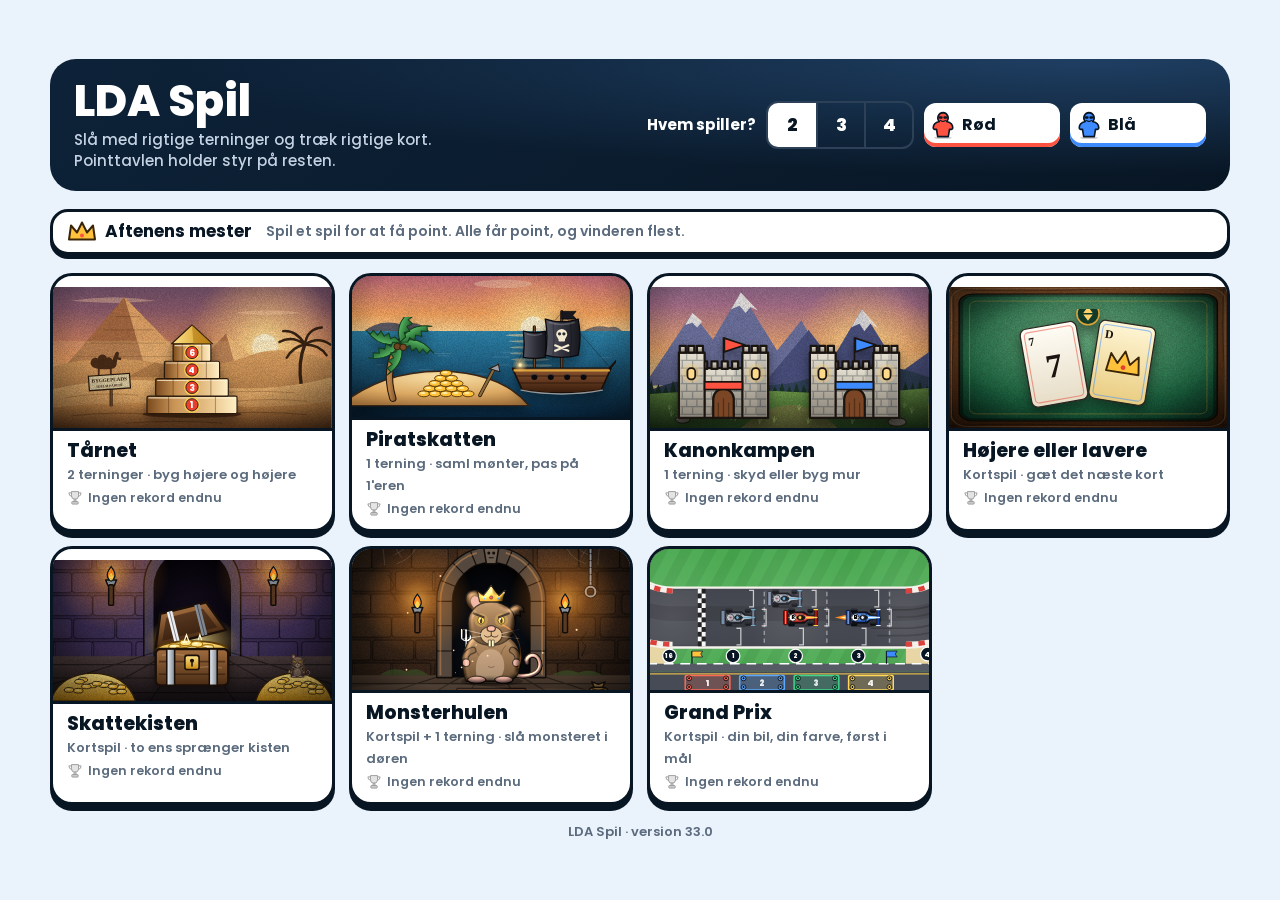
==== commit 07f12c43: "Version 33.0: Grand Prix med én bil pr. spiller og spøgelsesbiler Hver spiller kører sin egen bil i " ====
--- a/index.html
+++ b/index.html
@@ -403,6 +403,11 @@
 .rk2.es{background:light-dark(#fff1dc,#3a2408)}
 @media (orientation:landscape) and (min-width:900px){.rrow{grid-template-columns:58px repeat(4,minmax(0,1fr))}.rlab .rci{display:none}.rk2 b{font-size:15px}}
 @media (max-width:600px){.rrow{grid-template-columns:40px repeat(4,minmax(0,1fr))}.rlab .rci{display:none}.rk2 b{font-size:14px}.rk2 small{font-size:10px}}
+.rdrive{display:grid;grid-template-columns:repeat(4,minmax(0,1fr));gap:10px}
+.key.rdk{display:flex;flex-direction:column;gap:2px;min-height:84px;border-bottom:8px solid var(--c1)}.key.rdk b{font-size:24px;line-height:1.1;white-space:nowrap}.key.rdk small{font-size:13px;color:var(--soft);font-weight:700}.key.rdk.es{background:light-dark(#fff1dc,#3a2408)}
+@media (orientation:landscape) and (min-width:900px){.rdrive{grid-template-columns:1fr 1fr}}
+@media (max-width:600px){.key.rdk{min-height:66px}.key.rdk b{font-size:17px}.key.rdk small{font-size:11px}}
+.rcar.ghost{opacity:.72}
 .racts{display:flex;flex-wrap:wrap;gap:10px;align-items:center}
 @media (max-width:600px){.ra{grid-template-columns:1fr;grid-template-areas:"b" "s";min-height:56px;padding:6px 10px}.ra i,.ra .rci{display:none}.rb .rci{width:38px;height:20px}.ra b{font-size:14.5px}.rb{padding:5px 7px}.rb b{font-size:13px}.rb i{width:10px}}
 .rseg{display:inline-flex;border:3px solid var(--line);border-radius:12px;overflow:hidden}.rseg button{min-width:48px;min-height:46px;border:0;background:var(--paper);font-weight:800;font-size:18px;color:var(--ink)}.rseg button+button{border-left:3px solid var(--line)}.rseg button[aria-pressed=true]{background:var(--ink);color:var(--paper)}.rseg button:disabled{opacity:.3}
@@ -577,7 +582,7 @@
   </div>
   <section class="eve" id="eve" aria-live="polite"></section>
   <nav class="tiles" id="tiles" aria-label="Vælg spil"></nav>
-  <footer class="ver">LDA Spil · version 32.0</footer>
+  <footer class="ver">LDA Spil · version 33.0</footer>
 </div>
 <main id="game">
   <header class="topbar"><button class="ib" id="tohome" aria-label="Tilbage til spilmenuen">‹ Spil</button><h1 id="gname"></h1><button class="ib" id="undo">↶ Fortryd</button><button class="ib" id="menu" aria-label="Regler og menu">☰ Regler</button></header>
@@ -609,7 +614,7 @@
  hilo:{name:'Højere eller lavere',kind:'cards',unit:'point',rules:['Vend et startkort. Es er 1, konge er 13.','Gæt højere eller lavere, og vend næste kort.','Rigtigt gæt: kortet kommer i din bunke. Lige så højt: intet sker.','Forkert gæt: du mister turens bunke.','Stop for at gemme bunken. Hvert kort giver 1 point.','Lange stimer giver bonus, når du stopper: 3 kort giver 1 ekstra, 4 kort 2, 5 kort 4, 6 kort 6, 7 kort 9, og 8 eller flere giver 12 ekstra.','Når bunken er tom, vinder den med flest point.']},
  chest:{name:'Skattekisten',kind:'cards',unit:'point',rules:['Vend kort ét ad gangen og læg dem i en række.','Samme værdi som et kort i rækken: kisten går i stykker, og alt ryger ud.','Stop for at tage rækken.','Knægt, dame og konge giver 2 point, alle andre 1.','Mange kort giver bonus, når du stopper: 5 kort giver 1 ekstra, 6 kort 3 ekstra, 7 kort 5 ekstra, og 8 eller flere giver 8 ekstra.','Når bunken er tom, vinder den med flest point.']},
  monster:{name:'Monsterhulen',kind:'dice',unit:'guld',rules:['Vend et kort: det er monsteret i døren, og kortets værdi er dets styrke. Knægt er 11, dame 12, konge 13, og esset er Dragen med styrke 14.','Kæmp ved at slå terningen op til <b>3 gange</b>. Slagene lægges sammen, og når du når monsterets styrke, har du vundet.',"Slår du en <b>1'er</b>, bliver du bidt og taber kampen. Du taber også, hvis tre slag ikke er nok.",'Vinder du, ryger monsterets styrke i guld ned i sækken. Dragen giver 6 ekstra.','Efter en sejr kan du gå hjem og gemme sækken eller gå dybere ind og vende et nyt kort. Du må også gå hjem, når du har set det næste monster.','Taber du, mister du hele sækken. Monsteret bliver stående til den næste spiller, og der kommer 2 guld i dusør på det, hver gang det vinder.','Når nogen når målet, spilles runden færdig. Den med mest guld vinder.']},
- race:{name:'Grand Prix',kind:'grid',unit:'mønter',one:'mønt',rules:['Fire racerbiler kører om kap 16 felter rundt om banen, én for hver kulør: ♥ Lynet, ♦ Solkongen, ♠ Skyggen og ♣ Jaguaren. Ingen af jer ejer en bil, men I kan tjene mønter på dem. Flest mønter efter løbet vinder.','Brug et almindeligt kortspil uden jokere, og bland det godt.','<b>Heppebil:</b> før start vælger hver spiller en bil at heppe på. Hver gang den overhaler sig op på førstepladsen, får du 1 mønt. Kommer den på podiet til sidst, får du 5 mønter for nr. 1, 3 for nr. 2 og 1 for nr. 3.','På din tur trækker du et kort og trykker på det. Kuløren bestemmer bilen, og tallet hvor langt den kører: 2–5 giver 1 felt, 6–10 giver 2, knægt, dame og konge giver 3, og es er nitro: 4 felter. Hvert kort giver 1 mønt.','Bilerne kører ikke på skift. Samme bil kan godt køre flere gange i træk.','Eller <b>tag en billet</b>: gæt hvilken bil der fører, når den første bil kører forbi næste mellemtid (felt 6 og felt 12). Rigtigt gæt giver tallet på billetten (5, 3 eller 2). Forkert gæt koster ingenting.','Står flere biler på samme felt, kører de i kø. Når en bil kører, hænger bilerne bag den på i slipstrømmen.','Grønne turbofelter giver 1 felt ekstra. Olie får bilen til at glide 1 felt tilbage.','Er bunken tom, blandes kortene igen.','Løbet slutter, så snart en bil kører over målstregen.']},
+ race:{name:'Grand Prix',kind:'grid',unit:'point',one:'point',rules:['Hver spiller har sin egen racerbil i sin farve. Er I færre end fire, kører de tomme pladser som spøgelsesbiler 👻.','Brug et almindeligt kortspil. På din tur trækker du et kort, og din bil kører: 2–5 giver 1 felt, 6–10 giver 2, knægt, dame og konge giver 3, og es giver 4.','Spøgelserne kører selv, når alle har haft deres tur.','Den første bil forbi mellemtiden ved felt 6 og ved felt 12 giver 2 point.','Når en bil kører over målstregen, spilles runden færdig, så alle har haft lige mange ture. Bilen længst fremme vinder løbet.','I mål giver 1. plads 5 point, 2. plads 3 point og 3. plads 1 point. Spøgelser får ingen point.','Flest point vinder.']},
 };
 let S,hist=[],FX=null,fxT,seenCoins=0,SAVES={};
 /* Lyd: små toner lavet i browseren, ingen lydfiler */
@@ -1046,79 +1051,61 @@
 }
 
 /* ================= Grand Prix ================= */
-/* Fire racerbiler, én for hver kulør i et almindeligt kortspil, kører ét løb på 16 felter rundt om banen. Ingen ejer en bil.
-   På sin tur trækker man et kort: kuløren er bilen, værdien er farten (2-5: 1 felt, 6-10: 2, billedkort: 3, es: 4 nitro). Det giver 1 mønt.
-   Bilerne kører ikke på skift: samme bil kan godt køre flere gange i træk. Eller man tager en billet på, hvilken bil der
-   fører ved næste mellemtid (felt 6 og felt 12). Står flere biler på samme felt, ligger de i kø (pakken): når en bil kører,
-   hænger bilerne BAG den på i slipstrømmen. Heppebilen giver 1 mønt, hver gang den overhaler sig op i front, og 5/3/1 for podiet. */
-const RLEN=16,TICK=[5,3,2],FANP=[5,3,1],CPF=[6,12],ALLC=[0,1,2,3];
-/* Kortgrupper i hver kulør: hvor mange kort der er, og hvor langt de kører */
-const CG=[{t:'2–5',n:4,d:1},{t:'6–10',n:5,d:2},{t:'Kn D K',n:3,d:3},{t:'Es',n:1,d:4}];
-const CARS=[{n:'Lynet',u:'♥',c:['#ff6a55','#b3180f'],s:'#ffd34d'},{n:'Solkongen',u:'♦',c:['#ffd75a','#c47c08'],s:'#2a1600'},
-  {n:'Skyggen',u:'♠',c:['#6a6f88','#15161f'],s:'#a77bff'},{n:'Jaguaren',u:'♣',c:['#3fd68c','#0d6b45'],s:'#0b1a12'}];
-const SUITC=k=>k<2?'#d0201a':'#07080c';
-const fullDeck=()=>CARS.map(()=>CG.map(g=>g.n));
-const deckN=r=>r.dk.reduce((a,x)=>a+x.reduce((b,y)=>b+y,0),0),suitN=(r,k)=>r.dk[k].reduce((a,y)=>a+y,0);
-function rcNew(n){const sh=ALLC.slice();for(let i=sh.length-1;i>0;i--){const j=Math.floor(Math.random()*(i+1));[sh[i],sh[j]]=[sh[j],sh[i]]}
-  const pos=[],ord=[];sh.forEach((k,i)=>{pos[k]=1+Math.floor(Math.random()*2);ord[k]=i+1});
-  /* Faste turbo- og oliefelter: to af hver, aldrig ved siden af hinanden */
-  const fs=[];for(const f of Array.from({length:12},(_,i)=>i+4).sort(()=>Math.random()-.5))if(fs.length<4&&!fs.some(x=>Math.abs(x-f)<=1))fs.push(f);
-  return {v:5,pos,ord,hi:5,lo:0,cp:0,cpw:[],dk:fullDeck(),tick:CARS.map(()=>TICK.slice()),bets:[],tiles:fs.map((f,i)=>({f,t:i<2?1:-1})),fan:Array(n||2).fill(-1),rolls:0,hot:0,over:false,fin:null}}
+/* Grand Prix: hver spiller har sin egen racerbil i sin farve. Er I færre end fire, kører de tomme pladser som spøgelsesbiler.
+   På sin tur trækker man et kort, og ens bil kører: 2-5 giver 1 felt, 6-10 giver 2, billedkort giver 3, es giver 4.
+   Spøgelserne kører selv, når runden er slut. Den første bil forbi mellemtiderne (felt 6 og 12) giver 2 point,
+   og i mål giver 1., 2. og 3. plads 5, 3 og 1 point. Når en bil er i mål, spilles runden færdig. */
+const RLEN=16,CPF=[6,12],CPP=2,FINP=[5,3,1],ALLC=[0,1,2,3];
+const CG=[{t:'2–5',d:1},{t:'6–10',d:2},{t:'Kn D K',d:3},{t:'Es',d:4}];
+const PCAR=[{c:['#ff6a55','#b3180f'],s:'#ffd34d'},{c:['#5aa8ff','#1440a8'],s:'#e8f2ff'},{c:['#3fd68c','#0d6b45'],s:'#0b1a12'},{c:['#ffd75a','#c47c08'],s:'#2a1600'}];
+const GHOSTC={c:['#f4f7ff','#8e9ab3'],s:'#7fd4ff'};
+const isGhost=k=>!!S&&k>=S.n,car=k=>isGhost(k)?GHOSTC:PCAR[k];
+const cn=k=>isGhost(k)?(S.n===3?'Spøgelset':`Spøgelse ${k-S.n+1}`):nm(k);
+const cIni=k=>isGhost(k)?'👻':(rawNm(k).trim()[0]||'?').toUpperCase().replace(/[&<>"]/g,'');
+/* Alle starter på felt 1, med spiller 1 forrest */
+function rcNew(){return {v:6,pos:[1,1,1,1],ord:[4,3,2,1],hi:4,round:1,cp:0,cpw:[],tiles:[],rolls:0,hot:0,final:false,over:false,fin:null}}
 const rRank=r=>ALLC.slice().sort((a,b)=>r.pos[b]-r.pos[a]||r.ord[b]-r.ord[a]);
 const rPack=(r,f)=>ALLC.filter(k=>r.pos[k]===f).sort((a,b)=>r.ord[a]-r.ord[b]);
-const payTxt=g=>g.map((x,p)=>x?`${nm(p)} ${x>0?'+':'−'}${Math.abs(x)}`:'').filter(Boolean).join(' · ')||'ingen gevinster';
 const flt=d=>`${d} ${d===1?'felt':'felter'}`;
 const engine=(d,w=0,hot)=>{tone(hot?74:62,d,'sawtooth',.06,w,hot?330:220);tone(hot?148:124,d*.9,'square',.016,w,hot?660:440);noise(Math.min(d,1.6),.16,w,1100)};
 const crowd=()=>{noise(2.4,.3,0,2600);noise(1.6,.2,.5,1600);[880,1175,1480].forEach((f,i)=>tone(f,.14,'square',.03,.3+i*.16))};
 const cheer=()=>{noise(1.1,.2,0,2400);tone(660,.1,'triangle',.05,0);tone(990,.16,'triangle',.05,.1)};
-const screech=()=>{tone(1250,.5,'sawtooth',.035,0,700);noise(.6,.14,0,3800)};
 const startBeeps=()=>{[0,1,2,3,4].forEach(i=>tone(520,.16,'square',.05,i*.3));tone(1040,.5,'square',.06,1.65);noise(1.7,.07,0,500)};
 const boom=()=>[.2,.9,1.5,2.3].forEach(w=>{noise(.5,.22,w,700);tone(1500,.25,'triangle',.02,w+.05,500)});
-function rMove(k,d){const r=S.rc,f=r.pos[k],unit=rPack(r,f).filter(c=>r.ord[c]<=r.ord[k]);
-  const put=(to,front)=>front?unit.forEach(c=>{r.pos[c]=to;r.ord[c]=++r.hi}):unit.slice().reverse().forEach(c=>{r.pos[c]=to;r.ord[c]=--r.lo});
-  let to=f+d;put(to,true);const tl=to<=RLEN&&r.tiles.find(t=>t.f===to)||null;
-  if(tl){if(tl.t>0)put(++to,true);else put(--to,false)}
-  return {unit,from:f,to,tl}}
+function rMove(k,d){const r=S.rc;r.pos[k]+=d;r.ord[k]=++r.hi}
 function rNext(){S.p=(S.p+1)%S.n;S.turn=newTurn('race')}
-function rCard(k,g){const r=S.rc,p=S.p;if(!r||r.over||!(r.dk[k][g]>0))return;
-  r.dk[k][g]--;const d=CG[g].d,nitro=g===3,before=rPlaces(),start=!r.rolls,was=rRank(r)[0];
-  r.rolls++;S.scores[p]++;
-  const m=rMove(k,d),fol=m.unit.filter(c=>c!==k),lead=rRank(r)[0],pass=lead!==was,fp=pass?r.fan.indexOf(lead):-1,fin=ALLC.some(c=>r.pos[c]>RLEN);
-  const hot=!r.hot&&!fin&&Math.max(...r.pos)>=RLEN-3;if(hot)r.hot=1;
-  if(fp>=0)S.scores[fp]++;
-  rAnim(before,rPlaces(),m.tl&&m.tl.t<0?m.unit:[],{delay:start?1750:0,nitro,k,fin,hot:r.hot});
-  let txt=`${nm(p)} får 1 mønt. ${CARS[k].u} ${CARS[k].n} ${nitro?'fyrer nitro af og ':''}kører ${flt(d)}${fol.length?` med ${fol.map(c=>CARS[c].n).join(' og ')} i slipstrømmen`:''}.`;
-  if(m.tl)txt+=m.tl.t>0?' Turbo! 1 felt ekstra.':` Olie! ${CARS[k].n} spinner 1 felt tilbage.`;
-  if(pass)txt+=` ${CARS[lead].n} overhaler og fører nu!${fp>=0?` ${nm(fp)} hepper på den og får 1 mønt.`:''}`;
-  log(`${nm(p)}: ${CARS[k].u} ${CG[g].t}, ${CARS[k].n} ${flt(d)}${pass?`, ${CARS[lead].n} fører`:''}`);
-  const cps=rCheck();cps.forEach(c=>txt+=` Mellemtid ved felt ${CPF[c.i]}: ${CARS[c.first].n} fører. ${payTxt(c.gain)}.`);
-  if(!deckN(r)){r.dk=fullDeck();txt+=' Bunken er tom: bland kortene igen.';log('Bunken blev blandet igen')}
+/* Spøgelserne trækker et usynligt kort med samme chancer som et rigtigt kortspil */
+const ghostD=()=>{const x=Math.random()*13;return x<4?1:x<9?2:x<12?3:4};
+function rDrive(g){const r=S.rc,p=S.p;if(!r||r.over)return;
+  const d=CG[g].d,nitro=g===3,before=rPlaces(),start=!r.rolls,was=rRank(r)[0];
+  r.rolls++;rMove(p,d);let txt=`${nm(p)} kører ${flt(d)}${nitro?' med nitro':''}.`;log(`${nm(p)}: ${CG[g].t}, ${flt(d)}`);
+  const cps=rCheck(),roundEnd=(p+1)%S.n===S.start,gh=ALLC.filter(isGhost);
+  if(roundEnd)gh.forEach(k=>{const gd=ghostD();rMove(k,gd);txt+=` 👻 ${cn(k)} kører ${flt(gd)}.`;log(`${cn(k)}: ${flt(gd)}`);cps.push(...rCheck())});
+  cps.forEach(c=>txt+=` Mellemtid ved felt ${CPF[c.i]}: ${cn(c.k)} var først${isGhost(c.k)?', så ingen får point':` og får ${CPP} point`}.`);
+  const lead=rRank(r)[0],pass=lead!==was&&!start,crossed=!r.final&&ALLC.some(k=>r.pos[k]>RLEN);
+  if(pass)txt+=` ${cn(lead)} fører nu!`;if(crossed)r.final=true;
+  const fin=r.final&&roundEnd,hot=!r.hot&&!r.final&&Math.max(...r.pos)>=RLEN-3;if(hot)r.hot=1;
+  rAnim(before,rPlaces(),[],{delay:start?1750:0,nitro,k:p,fin,hot:r.hot});
   if(fin){rEnd(txt);return}
-  if(start)startBeeps();if(m.tl&&m.tl.t<0)screech();if(pass&&!start)cheer();
+  if(roundEnd)r.round++;
+  if(start)startBeeps();if(pass)cheer();if(roundEnd&&gh.length)sfx.ghost();
   rNext();
-  if(cps.length){fx({kind:'rban',ban:'Mellemtid!',pay:cps[cps.length-1]},3800);sfx.good();say(`${txt} Nu er det ${nm(S.p)}s tur.`,'good');return}
-  const ban=start?'LIGHTS OUT!':nitro?'NITRO!':m.tl&&m.tl.t<0?'Olie!':pass?`${CARS[lead].n} fører!`:m.tl?'Turbo!':hot?'Sidste sving!':null;
-  if(ban)fx({kind:'rban',ban,shake:!!(m.tl&&m.tl.t<0),start:start?performance.now():0},start?3900:2100);if(nitro||m.tl)sfx.six();
-  say(`${txt}${hot?' Nu nærmer målstregen sig!':''} Nu er det ${nm(S.p)}s tur.`,fp>=0?'good':'')}
-/* Mellemtid: når den første bil kører forbi felt 6 og felt 12, vinder billetterne på den bil, der fører */
-function rCheck(){const r=S.rc,out=[];while(r.cp<CPF.length&&Math.max(...r.pos)>CPF[r.cp]){const o=rRank(r),g=Array(S.n).fill(0);
-    r.bets.forEach(b=>{if(b.car===o[0])g[b.p]+=b.v});g.forEach((x,p)=>S.scores[p]+=x);
-    out.push({i:r.cp,first:o[0],gain:g});log(`Mellemtid ved felt ${CPF[r.cp]}: ${CARS[o[0]].n} førte`);
-    r.cpw[r.cp]=o[0];r.cp++;r.tick=CARS.map(()=>TICK.slice());r.bets=[]}
+  if(crossed)txt+=` ${cn(rRank(r)[0])} er i mål! Runden spilles færdig, så alle har haft lige mange ture.`;
+  if(cps.length){fx({kind:'rban',ban:'Mellemtid!',pay:cps[cps.length-1]},3200);sfx.good()}
+  else{const ban=start?'LIGHTS OUT!':crossed?'Sidste runde!':nitro?'NITRO!':pass?`${cn(lead)} fører!`:hot?'Sidste sving!':null;
+    if(ban)fx({kind:'rban',ban,start:start?performance.now():0},start?3900:2100);if(nitro)sfx.six()}
+  say(`${txt} Nu er det ${nm(S.p)}s tur.`,cps.length||crossed?'good':'')}
+/* Mellemtid: den første bil forbi felt 6 og felt 12 giver 2 point til sin spiller. Spøgelser får ingen point */
+function rCheck(){const r=S.rc,out=[];while(r.cp<CPF.length&&Math.max(...r.pos)>CPF[r.cp]){const k=rRank(r)[0];
+    if(!isGhost(k))S.scores[k]+=CPP;out.push({i:r.cp,k});log(`Mellemtid ved felt ${CPF[r.cp]}: ${cn(k)}`);r.cpw[r.cp]=k;r.cp++}
   return out}
-/* Mål: de tre forreste biler kommer på podiet, og heppebilerne giver 5, 3 og 1 mønt */
-function rEnd(txt){const r=S.rc,o=rRank(r),w=o[0],g=Array(S.n).fill(0);
-  r.fan.forEach((k,p)=>{const i=o.indexOf(k);if(i>=0&&i<3)g[p]=FANP[i]});
-  g.forEach((x,p)=>S.scores[p]+=x);
-  r.over=true;r.fin={w,o:o.slice(0,3),fan:g};crowd();boom();sfx.good();
-  fx({kind:'rban',ban:`${CARS[w].n} vinder!`,flag:1},4200);log(`${CARS[w].n} vandt Grand Prix foran ${CARS[o[1]].n} og ${CARS[o[2]].n}`);
-  say(`${txt} ${CARS[w].n} tager det ternede flag foran ${CARS[o[1]].n} og ${CARS[o[2]].n}! Podiet: ${payTxt(g)}.`,'good')}
-function rFan(k){const r=S.rc,p=S.p;if(r.fan.includes(k))return;r.fan[p]=k;sfx.coin(5);log(`${nm(p)} hepper på ${CARS[k].n}`);
-  const nx=(p+1)%S.n;S.p=nx;S.turn=newTurn('race');
-  say(r.fan[nx]<0?`${nm(p)} hepper på ${CARS[k].n}! Nu vælger ${nm(nx)}.`:`Alle har valgt! De røde lys er tændt. ${nm(S.p)} starter løbet.`,'good')}
+/* Mål: 1., 2. og 3. plads giver 5, 3 og 1 point. Bilen længst fremme vinder løbet */
+function rEnd(txt){const r=S.rc,o=rRank(r);
+  o.slice(0,3).forEach((k,i)=>{if(!isGhost(k))S.scores[k]+=FINP[i]});
+  r.over=true;r.fin={w:o[0],o:o.slice(0,3)};crowd();boom();sfx.good();
+  fx({kind:'rban',ban:`${cn(o[0])} vinder løbet!`,flag:1},4200);log(`${cn(o[0])} vandt løbet foran ${cn(o[1])} og ${cn(o[2])}`);
+  say(`${txt} ${cn(o[0])} tager det ternede flag foran ${cn(o[1])} og ${cn(o[2])}!`,'good')}
 function rFinal(){const mx=Math.max(...S.scores),top=S.scores.map((v,i)=>v===mx?i:-1).filter(i=>i>=0);S.win=top.length>1?-1:top[0];if(S.win>=0)rec('race',mx,S.win)}
-function rTick(k){const r=S.rc,p=S.p;if(!r.tick[k].length)return;const v=r.tick[k].shift();r.bets.push({p,car:k,v});sfx.coin(v);
-  log(`${nm(p)}: billet ${v} på ${CARS[k].n} ved felt ${CPF[r.cp]}`);rNext();say(`${nm(p)} tog billetten på ${v} på ${CARS[k].n} til mellemtiden ved felt ${CPF[r.cp]}. Nu er det ${nm(S.p)}s tur.`)}
 /* --- banen: et stadion set oppefra. u er afstanden langs banen fra målstregen, l er sideforskydningen (plus er ud mod kanten) --- */
 const TCX=500,TCY=336,TL=480,TR=175,TW=118,PER=2*TL+2*Math.PI*TR,FL=PER/RLEN,U0=60,LANE=[0,-39,39],RAD=Math.PI/180;
 function tp(u){u=((u+U0)%PER+PER)%PER;const x0=TCX-TL/2,x1=TCX+TL/2,A=Math.PI*TR;
@@ -1127,7 +1114,9 @@
   if(u<TL)return {x:x1-u,y:TCY-TR,h:180};u-=TL;
   const th=-Math.PI/2-u/TR;return {x:x0+TR*Math.cos(th),y:TCY+TR*Math.sin(th),h:th/RAD-90}}
 const carXY=(u,l)=>{const t=tp(u);return {x:t.x-Math.sin(t.h*RAD)*l,y:t.y+Math.cos(t.h*RAD)*l,h:t.h}};
-function rPlaces(){const r=S.rc,P=[];new Set(r.pos).forEach(f=>{const pk=rPack(r,f),n=pk.length,st=31;pk.forEach((k,i)=>{const j=n-1-i;P[k]={u:(f-.5)*FL+((n-1)/2-j)*st,l:LANE[j%3]}})});return P}
+/* Biler på samme felt står forskudt i to spor, så op til fire biler kan stå på ét felt uden at ramme hinanden */
+function rPlaces(){const r=S.rc,P=[];new Set(r.pos).forEach(f=>{const pk=rPack(r,f),n=pk.length,ff=Math.min(f,RLEN+1.5),c0=(ff-.5)*FL+(ff===1&&n>2?14:0);
+  pk.forEach((k,i)=>{const j=n-1-i;P[k]={u:c0+((n-1)/2-j)*38,l:n===1?0:j%2?34:-34}})});return P}
 /* Bilerne kører langs banen i en animation, der overlever nye render() undervejs.
    Kameraet zoomer ind på bilen, mens den kører, og dækkene sender røg op bag den. */
 let RA=null;
@@ -1152,7 +1141,7 @@
   if(puff)RA.last=now;
   if(x<1)requestAnimationFrame(rStep);else RA=null}
 /* --- tegninger --- */
-const carTop=(k,u)=>{const c=CARS[k];return `<ellipse cx="2" cy="5" rx="34" ry="15" fill="#000" opacity=".34"/>
+const carTop=(k,u)=>{const c=car(k);return `<ellipse cx="2" cy="5" rx="34" ry="15" fill="#000" opacity=".34"/>
   <g class="rfl"><path d="M-33-6-58 0-33 6Z" fill="#ff8a1e"/><path d="M-33-3-47 0-33 3Z" fill="#fff3b0"/></g>
   <path d="M-19-9V-13M-19 9V13M18-4V-12M18 4V12M-14-9V-13M-14 9V13" stroke="#23252c" stroke-width="1.6"/>
   ${[[-26,-18],[-26,9],[13,-17],[13,9]].map(([x,y],i)=>`<rect x="${x}" y="${y}" width="${i<2?14:12}" height="${i<2?9:8}" rx="3" fill="#0c0d10" stroke="#34373f" stroke-width="1"/><path d="M${x+2.5} ${y+2}h${i<2?9:7}" stroke="#4a4e58" stroke-width="1.2" stroke-linecap="round"/>`).join('')}
@@ -1164,15 +1153,15 @@
   <path d="M-24 0H-9M10 0H32" stroke="${c.s}" stroke-width="3" stroke-linecap="round"/><path d="M-18-7H4" stroke="#fff" stroke-width="1.6" opacity=".5" stroke-linecap="round"/>
   <ellipse cx="0" cy="0" rx="8.5" ry="5.4" fill="#0b0d12"/><circle cx="-1.5" cy="0" r="3.9" fill="${c.s}" stroke="#07080c" stroke-width="1"/><path d="M.6-2.6A3.9 3.9 0 0 1 .6 2.6" stroke="#07080c" stroke-width="1.8" fill="none"/>
   <path d="M8 0 1-5.2H-4M8 0 1 5.2H-4" stroke="#262830" stroke-width="1.7" fill="none" stroke-linecap="round" stroke-linejoin="round"/>`};
-const carNum=k=>`<circle r="6.6" fill="#fff" stroke="#07080c" stroke-width="1.4"/><text y="3.6" text-anchor="middle" font-size="10.5" font-weight="900" fill="${SUITC(k)}" font-family="system-ui,sans-serif">${CARS[k].u}</text>`;
+const carNum=k=>`<circle r="7.4" fill="#fff" stroke="#07080c" stroke-width="1.4"/><text y="3.9" text-anchor="middle" font-size="${isGhost(k)?9:11}" font-weight="900" fill="#07080c" font-family="Poppins,system-ui,sans-serif">${cIni(k)}</text>`;
 /* Lille bil til knapperne, med sin egen farveovergang, så den også virker uden banen */
-const carIcon=k=>`<svg class="rci" viewBox="-40 -21 80 42" aria-hidden="true"><defs>${grad('pB'+k,[[0,CARS[k].c[1]],[.35,CARS[k].c[0]],[.65,CARS[k].c[0]],[1,CARS[k].c[1]]])}</defs>${carTop(k,'p')}<g transform="translate(-17 0)">${carNum(k)}</g></svg>`;
-function carG(k,p,drv,u,lead,fans){return `<g id="${u==='r'?'rc'+k:''}" class="rcar ${drv?'drv':''}" transform="translate(${p.x.toFixed(1)} ${p.y.toFixed(1)})"><g class="rot" transform="rotate(${p.h.toFixed(1)})"><g transform="scale(1.02)">${carTop(k,u)}</g></g>
+const carIcon=k=>`<svg class="rci" viewBox="-40 -21 80 42" aria-hidden="true"><defs>${grad('pB'+k,[[0,car(k).c[1]],[.35,car(k).c[0]],[.65,car(k).c[0]],[1,car(k).c[1]]])}</defs>${carTop(k,'p')}<g transform="translate(-17 0)">${carNum(k)}</g></svg>`;
+function carG(k,p,drv,u,lead,fans){return `<g id="${u==='r'?'rc'+k:''}" class="rcar ${drv?'drv':''} ${isGhost(k)?'ghost':''}" transform="translate(${p.x.toFixed(1)} ${p.y.toFixed(1)})"><g class="rot" transform="rotate(${p.h.toFixed(1)})"><g transform="scale(1.02)">${carTop(k,u)}</g></g>
   <g class="num" transform="translate(${(-17*Math.cos(p.h*RAD)).toFixed(1)} ${(-17*Math.sin(p.h*RAD)).toFixed(1)})">${carNum(k)}</g>
   ${lead?`<g class="p1" transform="translate(${(50*Math.cos(p.h*RAD)).toFixed(1)} ${(50*Math.sin(p.h*RAD)).toFixed(1)})"><rect x="-17" y="-11" width="34" height="20" rx="6" fill="#ffd34d" stroke="#07080c" stroke-width="2"/><text y="4.5" text-anchor="middle" font-size="13" font-weight="900" fill="#07080c" font-family="Poppins,sans-serif">P1</text></g>`:''}
   ${fans&&fans.length?`<g transform="translate(${-(fans.length-1)*8} 32)">${fans.map((q,j)=>`<circle cx="${j*16}" r="7.5" fill="${HEX[q]}" stroke="#fff" stroke-width="2.2"/>`).join('')}</g>`:''}</g>`}
 function raceDefs(u){return `<defs><pattern id="${u}M" width="44" height="44" patternUnits="userSpaceOnUse" patternTransform="rotate(28)"><rect width="22" height="44" fill="#4caa52"/><rect x="22" width="22" height="44" fill="#45a04b"/></pattern>
-  ${CARS.map((c,k)=>grad(u+'B'+k,[[0,c.c[1]],[.35,c.c[0]],[.65,c.c[0]],[1,c.c[1]]])).join('')}${rgrad(u+'Glow',[[0,'#ff4436',.9],[1,'#ff4436',0]])}${rgrad(u+'GlowG',[[0,'#3dff8a',.9],[1,'#3dff8a',0]])}
+  ${ALLC.map(car).map((c,k)=>grad(u+'B'+k,[[0,c.c[1]],[.35,c.c[0]],[.65,c.c[0]],[1,c.c[1]]])).join('')}${rgrad(u+'Glow',[[0,'#ff4436',.9],[1,'#ff4436',0]])}${rgrad(u+'GlowG',[[0,'#3dff8a',.9],[1,'#3dff8a',0]])}
   ${rgrad(u+'Pool',[[0,'#fff',.13],[1,'#fff',0]])}${grad(u+'Shd',[[0,'#000',.3],[1,'#000',0]])}
   ${grad(u+'Roof',[[0,'#26324a'],[1,'#121a2a']])}${grad(u+'Jt',[[0,'#141c30'],[1,'#0a0f1c']])}</defs>`}
 const RBG={};
@@ -1197,10 +1186,10 @@
   const pools=[[x0,TCY-TR],[x1,TCY-TR],[x0,TCY+TR],[x1,TCY+TR],[TCX,TCY-TR],[TCX,TCY+TR]].map(([x,y])=>`<circle cx="${x}" cy="${y}" r="170" fill="url(#${u}Pool)"/>`).join('');
   const f0=tp(0),chk=`<g transform="translate(${f0.x} ${f0.y})">${Array.from({length:12},(_,j)=>[0,1].map(i=>`<rect x="${-8+i*8}" y="${-OUT+j*TW/12}" width="8" height="${TW/12}" fill="${(i+j)%2?'#111':'#f6f6f6'}"/>`).join('')).join('')}</g>`;
   /* Pitten: pitbane, mekanikere ved hver bås, garager og lastbiler i paddocken */
-  const pit=CARS.map((c,k)=>{const x=280+k*112;return `<g transform="translate(${x} 0)"><rect x="6" y="630" width="92" height="30" rx="3" fill="${c.c[0]}" fill-opacity=".22" stroke="${c.c[0]}" stroke-width="3"/><text x="52" y="651" text-anchor="middle" font-size="17" font-weight="900" fill="#fff" fill-opacity=".9" font-family="system-ui,sans-serif">${c.u}</text>
+  const pit=PCAR.map((c,k)=>{const x=280+k*112;return `<g transform="translate(${x} 0)"><rect x="6" y="630" width="92" height="30" rx="3" fill="${c.c[0]}" fill-opacity=".22" stroke="${c.c[0]}" stroke-width="3"/><text x="52" y="651" text-anchor="middle" font-size="17" font-weight="900" fill="#fff" fill-opacity=".9" font-family="Poppins,sans-serif">${k+1}</text>
     ${[[14,636],[14,654],[90,636],[90,654]].map(([a,b])=>`<circle cx="${a}" cy="${b}" r="5" fill="${c.c[0]}" stroke="#07080c" stroke-width="1.6"/><circle cx="${a}" cy="${b}" r="2" fill="#07080c"/>`).join('')}
     <rect y="668" width="104" height="62" fill="#dfe5ee" stroke="#081624" stroke-width="2.5"/><rect x="8" y="668" width="88" height="20" fill="url(#${u}B${k})" stroke="#081624" stroke-width="2"/>${[0,1,2].map(j=>`<path d="M8 ${673+j*5}H96" stroke="rgba(0,0,0,.25)" stroke-width="1.4"/>`).join('')}
-    <text x="52" y="705" text-anchor="middle" font-size="10.5" font-weight="900" fill="#081624" font-family="Poppins,sans-serif">${c.n.toUpperCase()}</text><rect x="14" y="712" width="20" height="12" rx="2" fill="#b9c2cf" stroke="#7d8794" stroke-width="1.5"/><rect x="70" y="712" width="20" height="12" rx="2" fill="#b9c2cf" stroke="#7d8794" stroke-width="1.5"/>
+    <text x="52" y="705" text-anchor="middle" font-size="10.5" font-weight="900" fill="#081624" font-family="Poppins,sans-serif">GARAGE ${k+1}</text><rect x="14" y="712" width="20" height="12" rx="2" fill="#b9c2cf" stroke="#7d8794" stroke-width="1.5"/><rect x="70" y="712" width="20" height="12" rx="2" fill="#b9c2cf" stroke="#7d8794" stroke-width="1.5"/>
     <rect x="4" y="752" width="74" height="28" rx="3" fill="${c.c[0]}" stroke="#07080c" stroke-width="2.2"/><path d="M4 766H78" stroke="${c.s}" stroke-width="4"/><rect x="80" y="754" width="20" height="24" rx="4" fill="#20232b" stroke="#07080c" stroke-width="2.2"/><rect x="90" y="757" width="7" height="18" rx="2" fill="#8fd0ff"/></g>`}).join('');
   const flags=[150,300,700,850].map((x,i)=>`<path d="M${x} 606V580" stroke="#081624" stroke-width="2.5"/><path class="rflag" d="M${x} 580h22l-4 6 4 6h-22z" fill="${['#ff5240','#ffc23a','#3d8bff','#1fb36b'][i]}" stroke="#081624" stroke-width="1.5" style="animation-delay:${-i*.17}s"/>`).join('');
   return RBG[u]=`<rect x="-200" y="-240" width="1400" height="1140" fill="url(#${u}M)"/>
@@ -1219,32 +1208,29 @@
 const rTxt=(x,y,t,sz,fill,a='start',w=800)=>`<text x="${x}" y="${y}" text-anchor="${a}" font-size="${sz}" font-weight="${w}" fill="${fill}" font-family="Poppins,sans-serif">${t}</text>`;
 function raceHud(r,u){const o=rRank(r),x=286,y=232;
   const box=`<rect x="${x-4}" y="${y+4}" width="436" height="204" rx="16" fill="#000" opacity=".25"/><rect x="${x-8}" y="${y-2}" width="436" height="204" rx="16" fill="url(#${u}Jt)" stroke="#ffd34d" stroke-width="2.5"/>`;
-  /* Efter målflaget: podiet med de tre forreste biler og mønterne til dem, der heppede */
-  if(r.over&&r.fin&&r.fin.o)return box+rTxt(x+6,y+23,'🏁 PODIET',18,'#ffd34d','start',900)+rTxt(x+418,y+22,'Løbet er slut',12,'#c9d4e6','end',700)+r.fin.o.map((k,i)=>{const yy=y+62+i*50,p=r.fan.indexOf(k);
+  /* Efter målflaget: podiet med de tre forreste biler og deres point */
+  if(r.over&&r.fin)return box+rTxt(x+6,y+23,'🏁 PODIET',18,'#ffd34d','start',900)+rTxt(x+418,y+22,'Løbet er slut',12,'#c9d4e6','end',700)+r.fin.o.map((k,i)=>{const yy=y+62+i*50;
     return `<circle cx="${x+22}" cy="${yy}" r="17" fill="${['#ffd34d','#cfd6e0','#d99560'][i]}" stroke="#07080c" stroke-width="2.5"/>${rTxt(x+22,yy+7,i+1,20,'#07080c','middle',900)}
-     <g transform="translate(${x+92} ${yy}) scale(1.05)">${carTop(k,u)}</g>${rTxt(x+144,yy+6,CARS[k].n,i?17:20,'#fff','start',900)}
-     ${p>=0?`<circle cx="${x+290}" cy="${yy}" r="10" fill="${HEX[p]}" stroke="#fff" stroke-width="2"/>${rTxt(x+306,yy+5,`${nm(p)} +${FANP[i]}`,14.5,'#ffd34d','start',800)}`:rTxt(x+280,yy+5,'ingen heppede',12,'#7f90a8','start',600)}`}).join('');
-  const rows=o.map((k,i)=>{const c=CARS[k],yy=y+60+i*34,top=r.tick[k][0],chips=r.bets.filter(b=>b.car===k),fp=r.fan.indexOf(k),open=r.cp<CPF.length;
-    return `<g>${rTxt(x+16,yy+6,i+1,17,i===0?'#ffd34d':'#c9d4e6','middle',900)}
-     <rect x="${x+30}" y="${yy-11}" width="28" height="22" rx="5" fill="url(#${u}B${k})" stroke="#07080c" stroke-width="1.5"/><circle cx="${x+44}" cy="${yy}" r="8" fill="#fff"/>${rTxt(x+44,yy+4.5,c.u,12,SUITC(k),'middle',900)}
-     ${rTxt(x+66,yy+6,c.n,16,'#fff')}
-     ${fp>=0?`<circle cx="${x+182}" cy="${yy}" r="8.5" fill="${HEX[fp]}" stroke="#fff" stroke-width="2"/>`:''}
-     ${rTxt(x+232,yy+6,suitN(r,k),15,'#c9d4e6','middle',800)}
-     ${open&&top?`<rect x="${x+263}" y="${yy-11}" width="28" height="22" rx="5" fill="#ffd34d"/>${rTxt(x+277,yy+5,top,14,'#081624','middle',900)}`:rTxt(x+277,yy+5,'–',14,'#5b6b7d','middle',400)}
-     ${chips.map((b,j)=>`<g transform="translate(${x+316+j*24} ${yy})"><circle r="10.5" fill="${HEX[b.p]}" stroke="#fff" stroke-width="1.8"/><text y="4.3" text-anchor="middle" font-size="11.5" font-weight="900" fill="${b.p===3?'#081624':'#fff'}" font-family="Poppins,sans-serif">${b.v}</text></g>`).join('')}</g>`}).join('');
+     <g transform="translate(${x+92} ${yy}) scale(1.05)">${carTop(k,u)}</g>${rTxt(x+144,yy+6,cn(k),i?17:20,'#fff','start',900)}
+     ${rTxt(x+412,yy+6,isGhost(k)?'👻 ingen point':`+${FINP[i]} point`,15,isGhost(k)?'#7f90a8':'#ffd34d','end',900)}`}).join('');
+  const rows=o.map((k,i)=>{const yy=y+60+i*34;return `<g opacity="${isGhost(k)?.7:1}">${rTxt(x+16,yy+6,i+1,17,i===0?'#ffd34d':'#c9d4e6','middle',900)}
+     <rect x="${x+30}" y="${yy-11}" width="28" height="22" rx="5" fill="url(#${u}B${k})" stroke="#07080c" stroke-width="1.5"/>${rTxt(x+44,yy+5,cIni(k),12,'#07080c','middle',900)}
+     ${rTxt(x+68,yy+6,cn(k),16,'#fff')}
+     ${rTxt(x+300,yy+6,r.pos[k]>RLEN?'i mål':'felt '+r.pos[k],14,'#c9d4e6','middle',700)}
+     ${rTxt(x+392,yy+6,isGhost(k)?'–':S.scores[k],17,'#ffd34d','middle',900)}</g>`}).join('');
   const lab=(xx,t,a)=>`<text x="${xx}" y="${y+36}" text-anchor="${a||'middle'}" font-size="10" font-weight="800" fill="#7f90a8" letter-spacing=".8" font-family="Poppins,sans-serif">${t}</text>`;
-  return `${box}${rTxt(x+6,y+22,r.cp<CPF.length?`MELLEMTID VED FELT ${CPF[r.cp]}`:'SPURTEN MOD MÅL',16,'#ffd34d','start',900)}
-   ${rTxt(x+418,y+22,`${deckN(r)} kort i bunken`,12,'#c9d4e6','end',700)}
-   ${lab(x+6,'NR.','start')}${lab(x+182,'HEPPER')}${lab(x+232,'KORT')}${lab(x+277,'BILLET')}${lab(x+316,'JERES BILLETTER','start')}${rows}`}
+  return `${box}${rTxt(x+6,y+22,r.final?'SIDSTE RUNDE':r.cp<CPF.length?`MOD MELLEMTID VED FELT ${CPF[r.cp]}`:'MOD MÅL',16,'#ffd34d','start',900)}
+   ${rTxt(x+418,y+22,`Runde ${r.round}`,12,'#c9d4e6','end',700)}
+   ${lab(x+6,'NR.','start')}${lab(x+68,'BIL','start')}${lab(x+300,'HVOR')}${lab(x+392,'POINT')}${rows}`}
 /* Mellemtiderne: en gul-sort tern-stribe over banen og et skilt ved siden af */
 function raceCps(r){return CPF.map((f,i)=>{const p=carXY(f*FL,0),q=carXY(f*FL,TW/2+22),done=i<r.cp,w=r.cpw&&r.cpw[i];
   return `<g transform="translate(${p.x.toFixed(1)} ${p.y.toFixed(1)}) rotate(${p.h.toFixed(1)})" opacity="${done?.45:1}">${Array.from({length:12},(_,j)=>[0,1].map(c=>`<rect x="${-6+c*6}" y="${(-TW/2+j*TW/12).toFixed(1)}" width="6" height="${(TW/12).toFixed(1)}" fill="${(c+j)%2?'#111':'#ffd34d'}"/>`).join('')).join('')}</g>
-   <g transform="translate(${q.x.toFixed(1)} ${q.y.toFixed(1)})"><rect x="-27" y="-13" width="54" height="26" rx="8" fill="${done&&w!==undefined?CARS[w].c[0]:'#081624'}" stroke="#ffd34d" stroke-width="2.5"/>${rTxt(0,5.5,done&&w!==undefined?'✓ '+CARS[w].u:'⏱ '+f,15,done&&w!==undefined?'#081624':'#ffd34d','middle',900)}</g>`}).join('')}
-function racePiles(r){const f=r.fan||[],cx=TCX-TL/2-56,lab=(x,y,t)=>`<text x="${x}" y="${y}" text-anchor="middle" font-size="11" font-weight="900" fill="#fff" stroke="#14321a" stroke-width="3" paint-order="stroke" letter-spacing=".8" font-family="Poppins,sans-serif">${t}</text>`;
-  const rows=f.map((k,p)=>`<g transform="translate(${cx-20} ${TCY-24+p*24})"><circle r="9" fill="${HEX[p]}" stroke="#fff" stroke-width="2"/>${k>=0?`<rect x="15" y="-9" width="28" height="18" rx="4" fill="url(#rB${k})" stroke="#07080c" stroke-width="1.5"/><text x="29" y="4" text-anchor="middle" font-size="11" font-weight="900" fill="${SUITC(k)}" font-family="system-ui,sans-serif">${CARS[k].u}</text>`:`<text x="22" y="5" font-size="15" font-weight="900" fill="#fff" stroke="#14321a" stroke-width="3" paint-order="stroke" font-family="Poppins,sans-serif">?</text>`}</g>`).join('');
-  const tx=TCX+TL/2+56;
-  return lab(cx,TCY-44,'HEPPEBILER')+rows+lab(tx,TCY-44,'PODIET')+`<g transform="translate(${tx} ${TCY-10}) scale(.46)"><path d="M-22-30h44v26a22 22 0 0 1-44 0z" fill="#ffc23a" stroke="#3a2408" stroke-width="5"/><path d="M-22-22h-16q0 20 18 22M22-22h16q0 20-18 22" fill="none" stroke="#3a2408" stroke-width="5"/><path d="M-6 18h12v14h-12z" fill="#e19a00" stroke="#3a2408" stroke-width="5"/><rect x="-20" y="32" width="40" height="14" rx="4" fill="#c98a12" stroke="#3a2408" stroke-width="5"/></g>`
-   +FANP.map((v,i)=>`<g transform="translate(${tx-30+i*30} ${TCY+34})"><circle r="12" fill="${['#ffd34d','#cfd6e0','#d99560'][i]}" stroke="#14321a" stroke-width="2.5"/><text y="4.5" text-anchor="middle" font-size="12" font-weight="900" fill="#07080c" font-family="Poppins,sans-serif">+${v}</text></g>`).join('')}
+   <g transform="translate(${q.x.toFixed(1)} ${q.y.toFixed(1)})"><rect x="-27" y="-13" width="54" height="26" rx="8" fill="${done&&w!==undefined?car(w).c[0]:'#081624'}" stroke="#ffd34d" stroke-width="2.5"/>${rTxt(0,5.5,done&&w!==undefined?'✓ '+cIni(w):'⏱ '+f,15,done&&w!==undefined?'#081624':'#ffd34d','middle',900)}</g>`}).join('')}
+function racePiles(r){const cx=TCX-TL/2-56,tx=TCX+TL/2+56,lab=(x,y,t)=>`<text x="${x}" y="${y}" text-anchor="middle" font-size="11" font-weight="900" fill="#fff" stroke="#14321a" stroke-width="3" paint-order="stroke" letter-spacing=".8" font-family="Poppins,sans-serif">${t}</text>`;
+  const pill=(y,i)=>{const w=r.cpw&&r.cpw[i],done=i<r.cp;return `<g transform="translate(${cx} ${y})"><rect x="-32" y="-12" width="64" height="24" rx="8" fill="${done?car(w).c[0]:'#081624'}" stroke="#ffd34d" stroke-width="2"/>${rTxt(0,5,done?`✓ ${cIni(w)}`:`felt ${CPF[i]}`,12,done?'#081624':'#fff','middle',900)}</g>`};
+  return lab(cx,TCY-44,'MELLEMTID')+pill(TCY-16,0)+pill(TCY+14,1)+lab(cx,TCY+46,`+${CPP} POINT`)
+   +lab(tx,TCY-44,'PODIET')+`<g transform="translate(${tx} ${TCY-10}) scale(.46)"><path d="M-22-30h44v26a22 22 0 0 1-44 0z" fill="#ffc23a" stroke="#3a2408" stroke-width="5"/><path d="M-22-22h-16q0 20 18 22M22-22h16q0 20-18 22" fill="none" stroke="#3a2408" stroke-width="5"/><path d="M-6 18h12v14h-12z" fill="#e19a00" stroke="#3a2408" stroke-width="5"/><rect x="-20" y="32" width="40" height="14" rx="4" fill="#c98a12" stroke="#3a2408" stroke-width="5"/></g>`
+   +FINP.map((v,i)=>`<g transform="translate(${tx-30+i*30} ${TCY+34})"><circle r="12" fill="${['#ffd34d','#cfd6e0','#d99560'][i]}" stroke="#14321a" stroke-width="2.5"/><text y="4.5" text-anchor="middle" font-size="12" font-weight="900" fill="#07080c" font-family="Poppins,sans-serif">+${v}</text></g>`).join('')}
 function raceTileArt(r,t,u){return r.tiles.map(x=>{const p=carXY((x.f-.5)*FL,0);return `<g transform="translate(${p.x.toFixed(1)} ${p.y.toFixed(1)}) rotate(${p.h.toFixed(1)})"><g class="rtile">${x.t>0
    ?`<rect x="-28" y="-24" width="56" height="48" rx="9" fill="#13c06a" stroke="#fff" stroke-width="4"/><path d="M-15-12-3 0-15 12M1-12 13 0 1 12" stroke="#fff" stroke-width="5.5" fill="none" stroke-linecap="round" stroke-linejoin="round"/>`
    :`<path d="M-26-6C-28-22-8-27 0-20 10-29 31-18 24-5 33 7 20 25 4 18-6 29-29 21-22 7-32 3-30-4-26-6Z" fill="#0b0b10" stroke="#5b6170" stroke-width="3"/><ellipse cx="-4" cy="-6" rx="10" ry="4" fill="#7a6bff" opacity=".5"/><ellipse cx="6" cy="6" rx="6" ry="2.5" fill="#3de0ff" opacity=".35"/>`}</g></g>`}).join('')}
@@ -1257,35 +1243,23 @@
   const fp=carXY(-16,TW/2+34);
   return `<path d="M${a.x+5} ${a.y+8}L${b.x+5} ${b.y+8}" stroke="#000" stroke-width="16" opacity=".25"/><path d="M${a.x} ${a.y}L${b.x} ${b.y}" stroke="#1c2029" stroke-width="16" stroke-linecap="round"/>
    ${[-2,-1,0,1,2].map(i=>{const p=carXY(-16,i*20);return `${lit?`<circle class="rlit" cx="${p.x}" cy="${p.y}" r="14" fill="url(#rGlow)"/>`:''}<circle cx="${p.x}" cy="${p.y}" r="5.5" fill="${seq?'#2a2d36':lit?'#ff3b30':'#2ecc71'}" stroke="#07080c" stroke-width="1.5"/>`}).join('')}
-   ${r.over?`<path d="M${fp.x} ${fp.y+10}V${fp.y-44}" stroke="#081624" stroke-width="4" stroke-linecap="round"/><g class="rflag" transform="translate(${fp.x} ${fp.y-44})">${Array.from({length:15},(_,i)=>`<rect x="${(i%5)*11}" y="${Math.floor(i/5)*10}" width="11" height="10" fill="${(i%5+Math.floor(i/5))%2?'#111':'#fff'}"/>`).join('')}<rect width="55" height="30" fill="none" stroke="#081624" stroke-width="2"/></g>`:''}`}
+   ${r.over?`<path d="M${fp.x} ${fp.y+10}V${fp.y-44}" stroke="#081624" stroke-width="4" stroke-linecap="round"/><g transform="translate(${fp.x} ${fp.y-44})"><g class="rflag">${Array.from({length:15},(_,i)=>`<rect x="${(i%5)*11}" y="${Math.floor(i/5)*10}" width="11" height="10" fill="${(i%5+Math.floor(i/5))%2?'#111':'#fff'}"/>`).join('')}<rect width="55" height="30" fill="none" stroke="#081624" stroke-width="2"/></g></g>`:''}`}
 const raceFw=()=>[[250,150,'#ffd34d',0],[735,135,'#ff5e7a',.5],[500,96,'#7fd4ff',.95],[130,400,'#9dff8a',1.35],[870,420,'#ffb347',.3],[420,560,'#ff7af0',1.7],[640,470,'#fff',1.1]].map(([x,y,c,d])=>
   `<g transform="translate(${x} ${y})"><g class="rfw" style="animation-delay:${d}s">${Array.from({length:12},(_,i)=>{const a=i*30*RAD,cs=Math.cos(a),sn=Math.sin(a);return `<path d="M${(cs*12).toFixed(1)} ${(sn*12).toFixed(1)}L${(cs*46).toFixed(1)} ${(sn*46).toFixed(1)}" stroke="${c}" stroke-width="5" stroke-linecap="round"/><circle cx="${(cs*58).toFixed(1)}" cy="${(sn*58).toFixed(1)}" r="4" fill="#fff"/>`}).join('')}</g></g>`).join('');
 function raceScene(){const r=S.rc;if(!r)return '';const t=S.turn,P=rPlaces(),o=rRank(r),f=FX&&FX.kind==='rban'?FX:null,now=performance.now(),st=f&&f.start?(now-f.start)/1000:null;
   const pose=k=>{const it=RA&&RA.items.find(i=>i.k===k);if(it){const x=rProg(now);return [rPoseAt(it,ease(x)),x>0&&x<1]}return [carXY(P[k].u,P[k].l),false]};
-  const cars=ALLC.slice().sort((a,b)=>P[a].u-P[b].u).map(k=>{const [p,d]=pose(k);return carG(k,p,d,'r',k===o[0]&&r.rolls>0,(r.fan||[]).map((c,q)=>c===k?q:-1).filter(q=>q>=0))}).join('');
+  const cars=ALLC.slice().sort((a,b)=>P[a].u-P[b].u).map(k=>{const [p,d]=pose(k);return carG(k,p,d,'r',k===o[0]&&r.rolls>0,[])}).join('');
   const gold=(s,x='')=>banner(s).replace('class="banner"',`class="banner gold"${x}`);
-  const ban=f?gold(f.ban,st!==null?` style="animation-delay:${(1.65-st).toFixed(2)}s"`:''):r.over?gold(`${CARS[r.fin.w].n} vinder!`):'';
-  const pay=f&&f.pay?`<div class="rpay"><b>Mellemtid ved felt ${CPF[f.pay.i]}: ${CARS[f.pay.first].n} førte</b>${f.pay.gain.map((g,p)=>`<span style="--c:${COL[p]}">${nm(p)} <em class="${g<0?'neg':''}">${g>0?'+':''}${g}</em></span>`).join('')}</div>`:'';
+  const ban=f?gold(f.ban,st!==null?` style="animation-delay:${(1.65-st).toFixed(2)}s"`:''):r.over?gold(`${cn(r.fin.w)} vinder løbet!`):'';
+  const pay=f&&f.pay?`<div class="rpay"><b>Mellemtid ved felt ${CPF[f.pay.i]}</b><span style="--c:${car(f.pay.k).c[0]}">${cn(f.pay.k)} <em>${isGhost(f.pay.k)?'👻 ingen point':'+'+CPP+' point'}</em></span></div>`:'';
   return `<div class="scene racing ${f&&f.shake?'shake':''} ${r.over?'rdone':''}"><svg id="rsvg" class="dart" viewBox="${rView(now)}" preserveAspectRatio="xMidYMid meet" aria-label="Racerbanen">${raceDefs('r')}${raceBg('r')}${raceGantry(r,st)}${raceHud(r,'r')}${racePiles(r)}${raceTileArt(r,t,'r')}${raceCps(r)}<g id="rfx"></g>${cars}${raceLights(st)}${r.over?raceFw():''}</svg>${ban}${pay}</div>`}
-function racePad(){const r=S.rc,t=S.turn;if(!r)return '';
-  const back='<button class="btn rback" data-rback>← Tilbage</button>',who=`<b style="color:${COL[S.p]}">${nm(S.p)}</b>`,mine=r.fan[S.p];
-  if(r.over){const fw=r.fin.fan.map((g,p)=>g?`<b style="color:${COL[p]}">${nm(p)}</b> +${g}`:'').filter(Boolean).join(' · ');
-    return `<p>${CARS[r.fin.w].n} vandt løbet! ${fw?'Podiet giver: '+fw:'Ingen heppebiler kom på podiet.'}</p><div class="racts"><button class="btn main" data-rnext>Se vinderen af Grand Prix</button></div>`}
-  if(r.fan.includes(-1))return `<p>${who}: vælg din <b>heppebil</b>! <span class="sub">Den giver mønter, når den overhaler og kommer på podiet.</span></p>
-     <div class="rbets">${CARS.map((c,k)=>{const q=r.fan.indexOf(k);return `<button class="rb" data-rfan="${k}" ${q>=0?'disabled':''} style="--c1:${c.c[0]};--c2:${c.c[1]}">${carIcon(k)}<b><i class="suit" style="color:${SUITC(k)}">${c.u}</i> ${c.n}</b><small>${q>=0?nm(q)+' hepper':'felt '+r.pos[k]}</small></button>`}).join('')}</div>`;
-  if(t.act==='tick'){const o=rRank(r);return `<p>${who}: hvilken bil fører, når den første bil kører forbi felt ${CPF[r.cp]}? <span class="sub">Rigtigt gæt giver tallet på billetten. Forkert koster ingenting.</span></p>
-     <div class="rbets">${CARS.map((c,k)=>{const v=r.tick[k][0];return `<button class="rb" data-rtick="${k}" ${v?'':'disabled'} style="--c1:${c.c[0]};--c2:${c.c[1]}">${carIcon(k)}<b><i class="suit" style="color:${SUITC(k)}">${c.u}</i> ${c.n}</b><small>${v?`<em>${v} mønter</em> · `:'udsolgt · '}nr. ${o.indexOf(k)+1}</small></button>`}).join('')}</div>${back}`}
-  return `<p>${who}: træk et kort, og tryk på det. <span class="sub">Kuløren er bilen, tallet er farten. Hvert kort giver 1 mønt.</span></p>
-   <div class="rgrid">${CARS.map((c,k)=>`<div class="rrow ${k===mine?'mine':''}" style="--c1:${c.c[0]}"><span class="rlab">${carIcon(k)}<i class="suit" style="color:${SUITC(k)}">${c.u}</i></span>${CG.map((g,j)=>{const n=r.dk[k][j];return `<button class="rk2 ${j===3?'es':''}" data-rcard="${k}:${j}" ${n?'':'disabled'} aria-label="${c.u} ${g.t}: ${c.n} kører ${flt(g.d)}"><b>${g.t}</b><small>${flt(g.d)}${j===3?' 🔥':''}</small></button>`}).join('')}</div>`).join('')}</div>
-   ${r.cp<CPF.length?`<button class="btn rback" data-ract="tick" ${r.tick.some(x=>x.length)?'':'disabled'}>🎫 Tag en billet til mellemtiden ved felt ${CPF[r.cp]}</button>`:''}`}
-function raceClick(e){const r=S.rc,t=S.turn;if(!r||S.win!==null)return false;let el;
-  if(el=e.target.closest('[data-rfan]')){snap();rFan(+el.dataset.rfan);render();return true}
-  if(el=e.target.closest('[data-ract]')){t.act=el.dataset.ract;t.dice=[];sfx.tap();say('');render();return true}
-  if(e.target.closest('[data-rback]')){t.act='';t.dice=[];say('');render();return true}
-  if(el=e.target.closest('[data-rcard]')){snap();const [k,g]=el.dataset.rcard.split(':').map(Number);rCard(k,g);render();return true}
-  if(el=e.target.closest('[data-rtick]')){snap();rTick(+el.dataset.rtick);render();return true}
+function racePad(){const r=S.rc;if(!r)return '';
+  if(r.over)return `<p>${cn(r.fin.w)} vandt løbet! Point: ${S.scores.map((v,i)=>`<b style="color:${COL[i]}">${nm(i)}</b> ${v}`).join(' · ')}</p><div class="racts"><button class="btn main" data-rnext>Se hvem der vinder</button></div>`;
+  return `<p><b style="color:${COL[S.p]}">${nm(S.p)}</b>: træk et kort. Hvad viste det? <span class="sub">Din bil kører.</span></p>
+   <div class="rdrive">${CG.map((g,j)=>`<button class="key rdk ${j===3?'es':''}" data-rdrive="${j}" style="--c1:${car(S.p).c[0]}" aria-label="${g.t}: ${flt(g.d)}"><b>${g.t}</b><small>${flt(g.d)}${j===3?' 🔥':''}</small></button>`).join('')}</div>`}
+function raceClick(e){const r=S.rc;if(!r||S.win!==null)return false;let el;
+  if(el=e.target.closest('[data-rdrive]')){snap();rDrive(+el.dataset.rdrive);render();return true}
   if(e.target.closest('[data-rnext]')){snap();rFinal();render();return true}
-  if((r.over||r.fan.includes(-1))&&e.target.closest('[data-die]'))return true;
   return false}
 function raceTile(){const r={pos:[2,1,1,3,2,1],ord:[1,2,3,4,5,6]},P=[];[[0,2,0],[3,2,1],[1,3,0],[2,1,0]].forEach(([k,f,j])=>{P[k]=carXY((f-.5)*FL+(j?-22*j:11),LANE[j])});
   return `<svg class="dart" viewBox="190 370 620 290" preserveAspectRatio="xMidYMid slice" aria-hidden="true">${raceDefs('tr')}${raceBg('tr')}${ALLC.map(k=>carG(k,P[k],k===1,'tr',false)).join('')}</svg>`}
@@ -1301,7 +1275,7 @@
 function eveStand(e){const m={};e.log.forEach(r=>r.rank.forEach(x=>{const s=m[x.name]||(m[x.name]={name:x.name,pts:0,wins:0});s.pts+=x.pts;if(x.place===1)s.wins++}));return Object.values(m).sort((a,b)=>b.pts-a.pts||b.wins-a.wins)}
 let REC={};try{REC=JSON.parse(localStorage.getItem('lda-rekorder'))||{}}catch(e){}
 const saveRec=()=>{try{localStorage.setItem('lda-rekorder',JSON.stringify(REC))}catch(e){}};
-const RECT={tower:v=>`${v} ${v===1?'etage':'etager'}`,pirate:v=>`${v} mønter på én tur`,battle:v=>`sejr med ${v} liv`,hilo:v=>`${v} rigtige i træk`,chest:v=>`${v} kort i kisten`,monster:v=>`${v} guld i sækken`,race:v=>`${v} mønter efter et Grand Prix`};
+const RECT={tower:v=>`${v} ${v===1?'etage':'etager'}`,pirate:v=>`${v} mønter på én tur`,battle:v=>`sejr med ${v} liv`,hilo:v=>`${v} rigtige i træk`,chest:v=>`${v} kort i kisten`,monster:v=>`${v} guld i sækken`,race:v=>`${v} point i et Grand Prix`};
 const rawNm=i=>(S.names[i]||'').trim()||DEF[i];
 const TROPHY=`<svg viewBox="0 0 100 100" aria-hidden="true"><path d="M28 10h44v26a22 22 0 0 1-44 0z" fill="#ffc23a" stroke="#3a2408" stroke-width="6" stroke-linejoin="round"/><path d="M28 18H12q0 20 18 22M72 18h16q0 20-18 22" fill="none" stroke="#3a2408" stroke-width="6"/><path d="M44 58h12v14H44z" fill="#e19a00" stroke="#3a2408" stroke-width="6"/><rect x="30" y="72" width="40" height="16" rx="4" fill="#c98a12" stroke="#3a2408" stroke-width="6"/></svg>`;
 const CROWN=`<svg viewBox="0 0 60 44" aria-hidden="true"><path d="M4 38 8 10l12 14L30 4l10 20 12-14 4 28z" fill="#ffc23a" stroke="#3a2408" stroke-width="4" stroke-linejoin="round"/><circle cx="30" cy="30" r="4" fill="#ff5240"/></svg>`;
@@ -1504,13 +1478,13 @@
   if(game==='pirate')return {label:'Skat i denne tur',value:`${t.sum} mønter`,detail:t.rolls.length?`Slag: ${t.rolls.join(' · ')}`:'Slå for at begynde'};
   if(game==='hilo')return {label:'Kort i denne tur',value:`${t.pile} kort`,detail:t.cur===null?'Vend startkort':`Aktuelt kort: ${RN(t.cur)} · ${S.deck} kort tilbage`};
   if(game==='chest')return {label:'I skattekisten',value:`${turnPts()} point`,detail:t.row.length?`Kort: ${t.row.map(FN).join(' · ')} · ${S.deck} tilbage`:`${S.deck} kort tilbage`};
-  if(game==='race'){const r=S.rc;return {label:'Grand Prix',value:r.over?'Målflag':r.cp<CPF.length?`Mod mellemtid ved felt ${CPF[r.cp]}`:'Spurten mod mål',detail:`Fører: ${CARS[rRank(r)[0]].n} · ${deckN(r)} kort i bunken`}}
+  if(game==='race'){const r=S.rc;return {label:'Grand Prix',value:r.over?'Målflag':r.final?'Sidste runde':`Runde ${r.round}`,detail:`Fører: ${cn(rRank(r)[0])}`}}
   if(game==='monster')return {label:'I sækken',value:`${t.bag} guld`,detail:S.mon?`${MNAME[S.mon.v]} · styrke ${MST(S.mon.v)}${S.mon.bounty?` · dusør +${S.mon.bounty}`:''}${t.rolls.length?` · slag: ${t.rolls.join(' · ')} = ${t.sum}`:''}`:'Vend et kort'};
   return null;
 }
 /* Et spil er i gang, hvis der er sket noget i det, og det ikke er vundet. Så står der "Fortsæt" på forsiden. */
-const started=o=>!!o&&(o.game!=='race'||!!(o.rc&&o.rc.v===5))&&o.win===null&&o.n===S.n&&!!GAMES[o.game]&&!!o.turn&&(o.log.length>0||JSON.stringify(o.turn)!==JSON.stringify(newTurn(o.game)));
-const TAG={tower:'2 terninger · byg højere og højere',pirate:"1 terning · saml mønter, pas på 1'eren",battle:'1 terning · skyd eller byg mur',hilo:'Kortspil · gæt det næste kort',chest:'Kortspil · to ens sprænger kisten',monster:'Kortspil + 1 terning · slå monsteret i døren',race:'Kortspil · træk et kort, og bilen kører'};
+const started=o=>!!o&&(o.game!=='race'||!!(o.rc&&o.rc.v===6))&&o.win===null&&o.n===S.n&&!!GAMES[o.game]&&!!o.turn&&(o.log.length>0||JSON.stringify(o.turn)!==JSON.stringify(newTurn(o.game)));
+const TAG={tower:'2 terninger · byg højere og højere',pirate:"1 terning · saml mønter, pas på 1'eren",battle:'1 terning · skyd eller byg mur',hilo:'Kortspil · gæt det næste kort',chest:'Kortspil · to ens sprænger kisten',monster:'Kortspil + 1 terning · slå monsteret i døren',race:'Kortspil · din bil, din farve, først i mål'};
 const O='stroke="#081624" stroke-width="4" stroke-linejoin="round"';
 /* Scenen er tegnet til ca. 380 x 340. fit() forstørrer den, så den fylder hele feltet på en iPad. */
 function fit(){const w=stage.clientWidth,h=stage.clientHeight;if(!w||!h)return;const z=Math.min(2.6,Math.max(1,Math.min(h/340,w/380)));stage.style.setProperty('--z',z);stage.style.setProperty('--lw',w/z);stage.style.setProperty('--lh',h/z)}
@@ -1540,7 +1514,6 @@
       <div class="score">${sc} <span>${un(sc)}${bt?` af ${HP}`:tg?` af ${tg}`:''}</span></div>
       ${tg||bt?`<div class="bar"><i style="width:${pct}%"></i>${pend?`<u style="width:${pend}%"></u>`:''}</div>`:''}
       ${S.game==='pirate'?`<div class="chests">Kister: ${[0,1,2].map(k=>`<svg width="28" height="22" viewBox="0 0 26 20" aria-hidden="true"><rect x="2" y="7" width="22" height="11" rx="2" fill="${k<S.chests[i]?'#ffc23a':'none'}" stroke="currentColor" stroke-width="2"/><path d="M2 8 Q13 -2 24 8" fill="${k<S.chests[i]?'#e19a00':'none'}" stroke="currentColor" stroke-width="2"/></svg>`).join('')}</div>`:''}
-      ${S.game==='race'&&S.rc&&S.rc.fan&&S.rc.fan[i]>=0?`<div class="chests">Heppebil: <i style="display:inline-block;width:14px;height:14px;border-radius:4px;background:${CARS[S.rc.fan[i]].c[0]};border:2px solid #07080c"></i><b>${CARS[S.rc.fan[i]].n}</b></div>`:''}
       ${bt?`<div class="chests">Mur: ${S.wall[i]?`${S.wall[i]} af ${WMAX} sten`:'ingen'}${sc<=0?' · <b>spøgelse</b>':''}</div>`:''}
       ${FX&&FX.kind==='bank'&&FX.p===i?`<div class="plus">+${FX.pts}</div>`:''}</div>`}).join('');
   const canStop=!busy&&S.win===null&&(S.game==='hilo'?S.turn.cur!==null&&pts>0:pts>0)&&!(S.game==='monster'&&S.turn.rolls.length);
@@ -1550,7 +1523,7 @@
   fit();
   stage.innerHTML=!showArt?'':busy?scene(FX.game,FX.turn,FX.p,true,FX.v):bt?battleScene():scene(S.game,S.turn,S.p,false);
   const ct=showArt?null:compactTurn();
-  dock.innerHTML=`<div class="dhead"><h2 style="${cv(shownP)}"><b>${nm(shownP)}</b>s tur</h2>${S.final&&S.win===null?'<span class="last">Sidste runde</span>':''}<span class="msg ${S.mt}" role="status">${S.msg||(S.game==='race'?(S.rc&&S.rc.rolls?'':S.rc&&!S.rc.fan.includes(-1)?'Bilerne står klar. Træk det første kort, så går løbet i gang!':'Bilerne står klar på startlinjen. Vælg en heppebil hver, og så går det løs!'):'Slå eller vend et kort for at starte.')}</span></div>
+  dock.innerHTML=`<div class="dhead"><h2 style="${cv(shownP)}"><b>${nm(shownP)}</b>s tur</h2>${S.final&&S.win===null?'<span class="last">Sidste runde</span>':''}<span class="msg ${S.mt}" role="status">${S.msg||(S.game==='race'?(S.rc&&S.rc.rolls?'':'Bilerne står klar på startlinjen. Træk det første kort, så går løbet i gang!'):'Slå eller vend et kort for at starte.')}</span></div>
     ${ct?`<div class="turnview"><div><div class="turn-label">${ct.label}</div><div class="turn-value">${ct.value}</div></div><span class="turn-detail">${ct.detail}</span></div>`:''}
     ${S.game==='pirate'?`<div class="pirate-score" role="status"><b>Piraternes skat: ${S.pirateScore||0} af ${pirateGoal()} mønter</b><span> · ${['Tomt skib','Skat om bord','Gyldne sejl','Piratkongens skib'][pirateLevel()]}</span><div class="bar"><i style="width:${Math.min(100,(S.pirateScore||0)/pirateGoal()*100)}%;background:#ff5240"></i></div></div>`:''}
     ${S.oops&&hist.length&&S.win===null?`<button class="btn oops" id="oops">↶ ${GAMES[S.game].kind==='cards'?'Forkert kort? Gå et skridt tilbage':'Forkert tryk? Gå et skridt tilbage'}</button>`:''}
@@ -1615,8 +1588,8 @@
 $('reset').addEventListener('click',()=>{snap();FX=null;S=fresh(S.game,S.names,S.targets,S.n);say('Nyt spil. Held og lykke!');sheet.classList.remove('show');render()});
 $('wmenu').addEventListener('click',()=>{snap();FX=null;S=fresh(S.game,S.names,S.targets,S.n);win.classList.remove('show');go('home')});
 $('again').addEventListener('click',()=>{snap();FX=null;const w=S.win;S=fresh(S.game,S.names,S.targets,S.n);if(w>=0)S.p=S.start=nx(w);say(`${nm(S.p)} starter.`);render()});
-/* Et gemt Grand Prix fra før version 32 kan ikke fortsættes: start et nyt løb (først her, hvor bilerne er defineret) */
-if(S.game==='race'&&!(S.rc&&S.rc.v===5))S=fresh('race',S.names,S.targets,S.n);
+/* Et gemt Grand Prix fra før version 33 kan ikke fortsættes: start et nyt løb (først her, hvor bilerne er defineret) */
+if(S.game==='race'&&!(S.rc&&S.rc.v===6))S=fresh('race',S.names,S.targets,S.n);
 render();
 }
 </script>
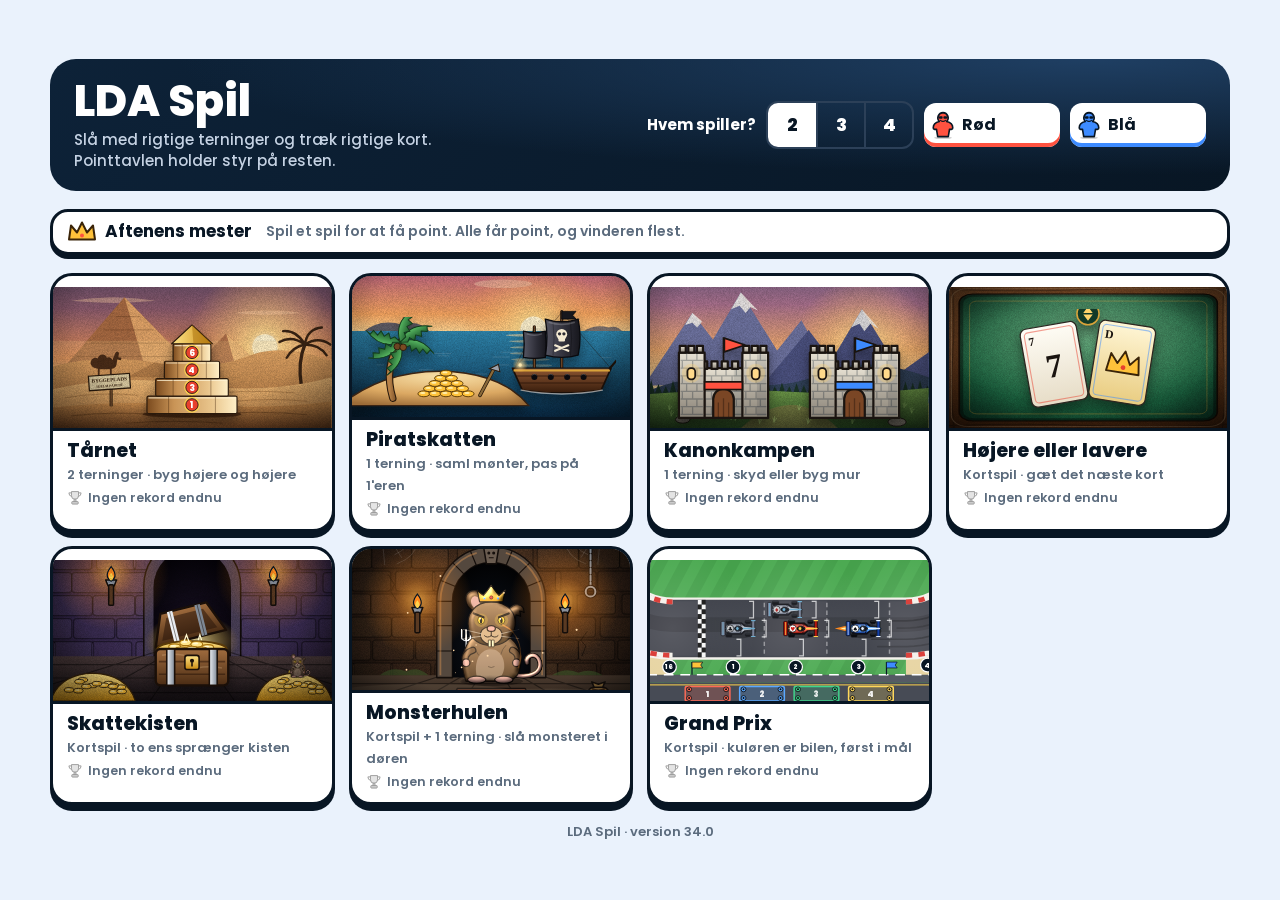
==== commit 9abe7271: "Version 34.0: Grand Prix hvor kuløren bestemmer bilen Hver spiller har sin kulør (Rød ♥, Blå ♠, Grøn" ====
--- a/index.html
+++ b/index.html
@@ -407,7 +407,7 @@
 .key.rdk{display:flex;flex-direction:column;gap:2px;min-height:84px;border-bottom:8px solid var(--c1)}.key.rdk b{font-size:24px;line-height:1.1;white-space:nowrap}.key.rdk small{font-size:13px;color:var(--soft);font-weight:700}.key.rdk.es{background:light-dark(#fff1dc,#3a2408)}
 @media (orientation:landscape) and (min-width:900px){.rdrive{grid-template-columns:1fr 1fr}}
 @media (max-width:600px){.key.rdk{min-height:66px}.key.rdk b{font-size:17px}.key.rdk small{font-size:11px}}
-.rcar.ghost{opacity:.72}
+.rcar.ghost{opacity:.72}.rrow.ghost .rlab{opacity:.7}.chests .suit{font-size:15px}
 .racts{display:flex;flex-wrap:wrap;gap:10px;align-items:center}
 @media (max-width:600px){.ra{grid-template-columns:1fr;grid-template-areas:"b" "s";min-height:56px;padding:6px 10px}.ra i,.ra .rci{display:none}.rb .rci{width:38px;height:20px}.ra b{font-size:14.5px}.rb{padding:5px 7px}.rb b{font-size:13px}.rb i{width:10px}}
 .rseg{display:inline-flex;border:3px solid var(--line);border-radius:12px;overflow:hidden}.rseg button{min-width:48px;min-height:46px;border:0;background:var(--paper);font-weight:800;font-size:18px;color:var(--ink)}.rseg button+button{border-left:3px solid var(--line)}.rseg button[aria-pressed=true]{background:var(--ink);color:var(--paper)}.rseg button:disabled{opacity:.3}
@@ -582,7 +582,7 @@
   </div>
   <section class="eve" id="eve" aria-live="polite"></section>
   <nav class="tiles" id="tiles" aria-label="Vælg spil"></nav>
-  <footer class="ver">LDA Spil · version 33.0</footer>
+  <footer class="ver">LDA Spil · version 34.0</footer>
 </div>
 <main id="game">
   <header class="topbar"><button class="ib" id="tohome" aria-label="Tilbage til spilmenuen">‹ Spil</button><h1 id="gname"></h1><button class="ib" id="undo">↶ Fortryd</button><button class="ib" id="menu" aria-label="Regler og menu">☰ Regler</button></header>
@@ -614,7 +614,7 @@
  hilo:{name:'Højere eller lavere',kind:'cards',unit:'point',rules:['Vend et startkort. Es er 1, konge er 13.','Gæt højere eller lavere, og vend næste kort.','Rigtigt gæt: kortet kommer i din bunke. Lige så højt: intet sker.','Forkert gæt: du mister turens bunke.','Stop for at gemme bunken. Hvert kort giver 1 point.','Lange stimer giver bonus, når du stopper: 3 kort giver 1 ekstra, 4 kort 2, 5 kort 4, 6 kort 6, 7 kort 9, og 8 eller flere giver 12 ekstra.','Når bunken er tom, vinder den med flest point.']},
  chest:{name:'Skattekisten',kind:'cards',unit:'point',rules:['Vend kort ét ad gangen og læg dem i en række.','Samme værdi som et kort i rækken: kisten går i stykker, og alt ryger ud.','Stop for at tage rækken.','Knægt, dame og konge giver 2 point, alle andre 1.','Mange kort giver bonus, når du stopper: 5 kort giver 1 ekstra, 6 kort 3 ekstra, 7 kort 5 ekstra, og 8 eller flere giver 8 ekstra.','Når bunken er tom, vinder den med flest point.']},
  monster:{name:'Monsterhulen',kind:'dice',unit:'guld',rules:['Vend et kort: det er monsteret i døren, og kortets værdi er dets styrke. Knægt er 11, dame 12, konge 13, og esset er Dragen med styrke 14.','Kæmp ved at slå terningen op til <b>3 gange</b>. Slagene lægges sammen, og når du når monsterets styrke, har du vundet.',"Slår du en <b>1'er</b>, bliver du bidt og taber kampen. Du taber også, hvis tre slag ikke er nok.",'Vinder du, ryger monsterets styrke i guld ned i sækken. Dragen giver 6 ekstra.','Efter en sejr kan du gå hjem og gemme sækken eller gå dybere ind og vende et nyt kort. Du må også gå hjem, når du har set det næste monster.','Taber du, mister du hele sækken. Monsteret bliver stående til den næste spiller, og der kommer 2 guld i dusør på det, hver gang det vinder.','Når nogen når målet, spilles runden færdig. Den med mest guld vinder.']},
- race:{name:'Grand Prix',kind:'grid',unit:'point',one:'point',rules:['Hver spiller har sin egen racerbil i sin farve. Er I færre end fire, kører de tomme pladser som spøgelsesbiler 👻.','Brug et almindeligt kortspil. På din tur trækker du et kort, og din bil kører: 2–5 giver 1 felt, 6–10 giver 2, knægt, dame og konge giver 3, og es giver 4.','Spøgelserne kører selv, når alle har haft deres tur.','Den første bil forbi mellemtiden ved felt 6 og ved felt 12 giver 2 point.','Når en bil kører over målstregen, spilles runden færdig, så alle har haft lige mange ture. Bilen længst fremme vinder løbet.','I mål giver 1. plads 5 point, 2. plads 3 point og 3. plads 1 point. Spøgelser får ingen point.','Flest point vinder.']},
+ race:{name:'Grand Prix',kind:'grid',unit:'point',one:'point',rules:['Hver spiller har sin egen racerbil i sin farve og sin kulør: Rød ♥, Blå ♠, Grøn ♣ og Gul ♦. Er I færre end fire, kører de tomme kulører som spøgelsesbiler 👻.','Brug et almindeligt kortspil uden jokere. På din tur trækker du et kort og trykker på det. Kuløren bestemmer, hvilken bil der kører. Det kan være din egen, en andens eller et spøgelse!','Tallet bestemmer, hvor langt bilen kører: 2–5 giver 1 felt, 6–10 giver 2, knægt, dame og konge giver 3, og es giver 4.','Den første bil forbi mellemtiden ved felt 6 og ved felt 12 giver 2 point til bilens spiller.','Når en bil kører over målstregen, spilles runden færdig, så alle har trukket lige mange kort. Bilen længst fremme vinder løbet.','I mål giver 1. plads 5 point, 2. plads 3 point og 3. plads 1 point. Spøgelser får ingen point.','Er bunken tom, blandes kortene igen. Flest point vinder.']},
 };
 let S,hist=[],FX=null,fxT,seenCoins=0,SAVES={};
 /* Lyd: små toner lavet i browseren, ingen lydfiler */
@@ -1051,19 +1051,23 @@
 }
 
 /* ================= Grand Prix ================= */
-/* Grand Prix: hver spiller har sin egen racerbil i sin farve. Er I færre end fire, kører de tomme pladser som spøgelsesbiler.
-   På sin tur trækker man et kort, og ens bil kører: 2-5 giver 1 felt, 6-10 giver 2, billedkort giver 3, es giver 4.
-   Spøgelserne kører selv, når runden er slut. Den første bil forbi mellemtiderne (felt 6 og 12) giver 2 point,
-   og i mål giver 1., 2. og 3. plads 5, 3 og 1 point. Når en bil er i mål, spilles runden færdig. */
+/* Grand Prix: hver spiller har sin egen racerbil i sin farve og sin kulør. Er I færre end fire, kører de tomme pladser som spøgelsesbiler.
+   På sin tur trækker man et kort: kuløren bestemmer, hvilken bil der kører (også en andens bil eller et spøgelse),
+   og værdien hvor langt: 2-5 giver 1 felt, 6-10 giver 2, billedkort giver 3, es giver 4.
+   Den første bil forbi mellemtiderne (felt 6 og 12) giver 2 point til sin spiller, og i mål giver 1., 2. og 3. plads 5, 3 og 1 point.
+   Når en bil er i mål, spilles runden færdig, så alle har trukket lige mange kort. */
 const RLEN=16,CPF=[6,12],CPP=2,FINP=[5,3,1],ALLC=[0,1,2,3];
 const CG=[{t:'2–5',d:1},{t:'6–10',d:2},{t:'Kn D K',d:3},{t:'Es',d:4}];
+/* Rød har hjerter, Blå spar, Grøn klør og Gul ruder */
+const SUIT=['♥','♠','♣','♦'],SUITC=k=>k===0||k===3?'#d0201a':'#07080c';
+const suitChip=k=>`<i class="suit" style="color:${SUITC(k)}">${SUIT[k]}</i>`;
 const PCAR=[{c:['#ff6a55','#b3180f'],s:'#ffd34d'},{c:['#5aa8ff','#1440a8'],s:'#e8f2ff'},{c:['#3fd68c','#0d6b45'],s:'#0b1a12'},{c:['#ffd75a','#c47c08'],s:'#2a1600'}];
 const GHOSTC={c:['#f4f7ff','#8e9ab3'],s:'#7fd4ff'};
 const isGhost=k=>!!S&&k>=S.n,car=k=>isGhost(k)?GHOSTC:PCAR[k];
 const cn=k=>isGhost(k)?(S.n===3?'Spøgelset':`Spøgelse ${k-S.n+1}`):nm(k);
 const cIni=k=>isGhost(k)?'👻':(rawNm(k).trim()[0]||'?').toUpperCase().replace(/[&<>"]/g,'');
 /* Alle starter på felt 1, med spiller 1 forrest */
-function rcNew(){return {v:6,pos:[1,1,1,1],ord:[4,3,2,1],hi:4,round:1,cp:0,cpw:[],tiles:[],rolls:0,hot:0,final:false,over:false,fin:null}}
+function rcNew(){return {v:7,pos:[1,1,1,1],ord:[4,3,2,1],hi:4,round:1,cp:0,cpw:[],tiles:[],rolls:0,hot:0,final:false,over:false,fin:null}}
 const rRank=r=>ALLC.slice().sort((a,b)=>r.pos[b]-r.pos[a]||r.ord[b]-r.ord[a]);
 const rPack=(r,f)=>ALLC.filter(k=>r.pos[k]===f).sort((a,b)=>r.ord[a]-r.ord[b]);
 const flt=d=>`${d} ${d===1?'felt':'felter'}`;
@@ -1074,23 +1078,21 @@
 const boom=()=>[.2,.9,1.5,2.3].forEach(w=>{noise(.5,.22,w,700);tone(1500,.25,'triangle',.02,w+.05,500)});
 function rMove(k,d){const r=S.rc;r.pos[k]+=d;r.ord[k]=++r.hi}
 function rNext(){S.p=(S.p+1)%S.n;S.turn=newTurn('race')}
-/* Spøgelserne trækker et usynligt kort med samme chancer som et rigtigt kortspil */
-const ghostD=()=>{const x=Math.random()*13;return x<4?1:x<9?2:x<12?3:4};
-function rDrive(g){const r=S.rc,p=S.p;if(!r||r.over)return;
+function rCard(k,g){const r=S.rc,p=S.p;if(!r||r.over)return;
   const d=CG[g].d,nitro=g===3,before=rPlaces(),start=!r.rolls,was=rRank(r)[0];
-  r.rolls++;rMove(p,d);let txt=`${nm(p)} kører ${flt(d)}${nitro?' med nitro':''}.`;log(`${nm(p)}: ${CG[g].t}, ${flt(d)}`);
-  const cps=rCheck(),roundEnd=(p+1)%S.n===S.start,gh=ALLC.filter(isGhost);
-  if(roundEnd)gh.forEach(k=>{const gd=ghostD();rMove(k,gd);txt+=` 👻 ${cn(k)} kører ${flt(gd)}.`;log(`${cn(k)}: ${flt(gd)}`);cps.push(...rCheck())});
+  r.rolls++;rMove(k,d);
+  let txt=`${nm(p)} trak ${SUIT[k]} ${CG[g].t}: ${isGhost(k)?'👻 ':''}${cn(k)} kører ${flt(d)}${nitro?' med nitro':''}.`;log(`${nm(p)}: ${SUIT[k]} ${CG[g].t}, ${cn(k)} ${flt(d)}`);
+  const cps=rCheck(),roundEnd=(p+1)%S.n===S.start;
   cps.forEach(c=>txt+=` Mellemtid ved felt ${CPF[c.i]}: ${cn(c.k)} var først${isGhost(c.k)?', så ingen får point':` og får ${CPP} point`}.`);
-  const lead=rRank(r)[0],pass=lead!==was&&!start,crossed=!r.final&&ALLC.some(k=>r.pos[k]>RLEN);
+  const lead=rRank(r)[0],pass=lead!==was&&!start,crossed=!r.final&&ALLC.some(c=>r.pos[c]>RLEN);
   if(pass)txt+=` ${cn(lead)} fører nu!`;if(crossed)r.final=true;
   const fin=r.final&&roundEnd,hot=!r.hot&&!r.final&&Math.max(...r.pos)>=RLEN-3;if(hot)r.hot=1;
-  rAnim(before,rPlaces(),[],{delay:start?1750:0,nitro,k:p,fin,hot:r.hot});
+  rAnim(before,rPlaces(),[],{delay:start?1750:0,nitro,k,fin,hot:r.hot});
   if(fin){rEnd(txt);return}
   if(roundEnd)r.round++;
-  if(start)startBeeps();if(pass)cheer();if(roundEnd&&gh.length)sfx.ghost();
+  if(start)startBeeps();if(pass)cheer();if(isGhost(k))sfx.ghost();
   rNext();
-  if(crossed)txt+=` ${cn(rRank(r)[0])} er i mål! Runden spilles færdig, så alle har haft lige mange ture.`;
+  if(crossed)txt+=` ${cn(rRank(r)[0])} er i mål! Runden spilles færdig, så alle har trukket lige mange kort.`;
   if(cps.length){fx({kind:'rban',ban:'Mellemtid!',pay:cps[cps.length-1]},3200);sfx.good()}
   else{const ban=start?'LIGHTS OUT!':crossed?'Sidste runde!':nitro?'NITRO!':pass?`${cn(lead)} fører!`:hot?'Sidste sving!':null;
     if(ban)fx({kind:'rban',ban,start:start?performance.now():0},start?3900:2100);if(nitro)sfx.six()}
@@ -1153,7 +1155,7 @@
   <path d="M-24 0H-9M10 0H32" stroke="${c.s}" stroke-width="3" stroke-linecap="round"/><path d="M-18-7H4" stroke="#fff" stroke-width="1.6" opacity=".5" stroke-linecap="round"/>
   <ellipse cx="0" cy="0" rx="8.5" ry="5.4" fill="#0b0d12"/><circle cx="-1.5" cy="0" r="3.9" fill="${c.s}" stroke="#07080c" stroke-width="1"/><path d="M.6-2.6A3.9 3.9 0 0 1 .6 2.6" stroke="#07080c" stroke-width="1.8" fill="none"/>
   <path d="M8 0 1-5.2H-4M8 0 1 5.2H-4" stroke="#262830" stroke-width="1.7" fill="none" stroke-linecap="round" stroke-linejoin="round"/>`};
-const carNum=k=>`<circle r="7.4" fill="#fff" stroke="#07080c" stroke-width="1.4"/><text y="3.9" text-anchor="middle" font-size="${isGhost(k)?9:11}" font-weight="900" fill="#07080c" font-family="Poppins,system-ui,sans-serif">${cIni(k)}</text>`;
+const carNum=k=>`<circle r="7.4" fill="#fff" stroke="#07080c" stroke-width="1.4"/><text y="4.2" text-anchor="middle" font-size="11.5" font-weight="900" fill="${SUITC(k)}" font-family="system-ui,sans-serif">${SUIT[k]}</text>`;
 /* Lille bil til knapperne, med sin egen farveovergang, så den også virker uden banen */
 const carIcon=k=>`<svg class="rci" viewBox="-40 -21 80 42" aria-hidden="true"><defs>${grad('pB'+k,[[0,car(k).c[1]],[.35,car(k).c[0]],[.65,car(k).c[0]],[1,car(k).c[1]]])}</defs>${carTop(k,'p')}<g transform="translate(-17 0)">${carNum(k)}</g></svg>`;
 function carG(k,p,drv,u,lead,fans){return `<g id="${u==='r'?'rc'+k:''}" class="rcar ${drv?'drv':''} ${isGhost(k)?'ghost':''}" transform="translate(${p.x.toFixed(1)} ${p.y.toFixed(1)})"><g class="rot" transform="rotate(${p.h.toFixed(1)})"><g transform="scale(1.02)">${carTop(k,u)}</g></g>
@@ -1214,7 +1216,7 @@
      <g transform="translate(${x+92} ${yy}) scale(1.05)">${carTop(k,u)}</g>${rTxt(x+144,yy+6,cn(k),i?17:20,'#fff','start',900)}
      ${rTxt(x+412,yy+6,isGhost(k)?'👻 ingen point':`+${FINP[i]} point`,15,isGhost(k)?'#7f90a8':'#ffd34d','end',900)}`}).join('');
   const rows=o.map((k,i)=>{const yy=y+60+i*34;return `<g opacity="${isGhost(k)?.7:1}">${rTxt(x+16,yy+6,i+1,17,i===0?'#ffd34d':'#c9d4e6','middle',900)}
-     <rect x="${x+30}" y="${yy-11}" width="28" height="22" rx="5" fill="url(#${u}B${k})" stroke="#07080c" stroke-width="1.5"/>${rTxt(x+44,yy+5,cIni(k),12,'#07080c','middle',900)}
+     <rect x="${x+30}" y="${yy-11}" width="28" height="22" rx="5" fill="url(#${u}B${k})" stroke="#07080c" stroke-width="1.5"/><circle cx="${x+44}" cy="${yy}" r="8" fill="#fff"/>${rTxt(x+44,yy+4.5,SUIT[k],12,SUITC(k),'middle',900)}
      ${rTxt(x+68,yy+6,cn(k),16,'#fff')}
      ${rTxt(x+300,yy+6,r.pos[k]>RLEN?'i mål':'felt '+r.pos[k],14,'#c9d4e6','middle',700)}
      ${rTxt(x+392,yy+6,isGhost(k)?'–':S.scores[k],17,'#ffd34d','middle',900)}</g>`}).join('');
@@ -1225,9 +1227,9 @@
 /* Mellemtiderne: en gul-sort tern-stribe over banen og et skilt ved siden af */
 function raceCps(r){return CPF.map((f,i)=>{const p=carXY(f*FL,0),q=carXY(f*FL,TW/2+22),done=i<r.cp,w=r.cpw&&r.cpw[i];
   return `<g transform="translate(${p.x.toFixed(1)} ${p.y.toFixed(1)}) rotate(${p.h.toFixed(1)})" opacity="${done?.45:1}">${Array.from({length:12},(_,j)=>[0,1].map(c=>`<rect x="${-6+c*6}" y="${(-TW/2+j*TW/12).toFixed(1)}" width="6" height="${(TW/12).toFixed(1)}" fill="${(c+j)%2?'#111':'#ffd34d'}"/>`).join('')).join('')}</g>
-   <g transform="translate(${q.x.toFixed(1)} ${q.y.toFixed(1)})"><rect x="-27" y="-13" width="54" height="26" rx="8" fill="${done&&w!==undefined?car(w).c[0]:'#081624'}" stroke="#ffd34d" stroke-width="2.5"/>${rTxt(0,5.5,done&&w!==undefined?'✓ '+cIni(w):'⏱ '+f,15,done&&w!==undefined?'#081624':'#ffd34d','middle',900)}</g>`}).join('')}
+   <g transform="translate(${q.x.toFixed(1)} ${q.y.toFixed(1)})"><rect x="-27" y="-13" width="54" height="26" rx="8" fill="${done&&w!==undefined?car(w).c[0]:'#081624'}" stroke="#ffd34d" stroke-width="2.5"/>${rTxt(0,5.5,done&&w!==undefined?'✓ '+SUIT[w]:'⏱ '+f,15,done&&w!==undefined?'#081624':'#ffd34d','middle',900)}</g>`}).join('')}
 function racePiles(r){const cx=TCX-TL/2-56,tx=TCX+TL/2+56,lab=(x,y,t)=>`<text x="${x}" y="${y}" text-anchor="middle" font-size="11" font-weight="900" fill="#fff" stroke="#14321a" stroke-width="3" paint-order="stroke" letter-spacing=".8" font-family="Poppins,sans-serif">${t}</text>`;
-  const pill=(y,i)=>{const w=r.cpw&&r.cpw[i],done=i<r.cp;return `<g transform="translate(${cx} ${y})"><rect x="-32" y="-12" width="64" height="24" rx="8" fill="${done?car(w).c[0]:'#081624'}" stroke="#ffd34d" stroke-width="2"/>${rTxt(0,5,done?`✓ ${cIni(w)}`:`felt ${CPF[i]}`,12,done?'#081624':'#fff','middle',900)}</g>`};
+  const pill=(y,i)=>{const w=r.cpw&&r.cpw[i],done=i<r.cp;return `<g transform="translate(${cx} ${y})"><rect x="-32" y="-12" width="64" height="24" rx="8" fill="${done?car(w).c[0]:'#081624'}" stroke="#ffd34d" stroke-width="2"/>${rTxt(0,5,done?`✓ ${SUIT[w]}`:`felt ${CPF[i]}`,12,done?'#081624':'#fff','middle',900)}</g>`};
   return lab(cx,TCY-44,'MELLEMTID')+pill(TCY-16,0)+pill(TCY+14,1)+lab(cx,TCY+46,`+${CPP} POINT`)
    +lab(tx,TCY-44,'PODIET')+`<g transform="translate(${tx} ${TCY-10}) scale(.46)"><path d="M-22-30h44v26a22 22 0 0 1-44 0z" fill="#ffc23a" stroke="#3a2408" stroke-width="5"/><path d="M-22-22h-16q0 20 18 22M22-22h16q0 20-18 22" fill="none" stroke="#3a2408" stroke-width="5"/><path d="M-6 18h12v14h-12z" fill="#e19a00" stroke="#3a2408" stroke-width="5"/><rect x="-20" y="32" width="40" height="14" rx="4" fill="#c98a12" stroke="#3a2408" stroke-width="5"/></g>`
    +FINP.map((v,i)=>`<g transform="translate(${tx-30+i*30} ${TCY+34})"><circle r="12" fill="${['#ffd34d','#cfd6e0','#d99560'][i]}" stroke="#14321a" stroke-width="2.5"/><text y="4.5" text-anchor="middle" font-size="12" font-weight="900" fill="#07080c" font-family="Poppins,sans-serif">+${v}</text></g>`).join('')}
@@ -1255,10 +1257,10 @@
   return `<div class="scene racing ${f&&f.shake?'shake':''} ${r.over?'rdone':''}"><svg id="rsvg" class="dart" viewBox="${rView(now)}" preserveAspectRatio="xMidYMid meet" aria-label="Racerbanen">${raceDefs('r')}${raceBg('r')}${raceGantry(r,st)}${raceHud(r,'r')}${racePiles(r)}${raceTileArt(r,t,'r')}${raceCps(r)}<g id="rfx"></g>${cars}${raceLights(st)}${r.over?raceFw():''}</svg>${ban}${pay}</div>`}
 function racePad(){const r=S.rc;if(!r)return '';
   if(r.over)return `<p>${cn(r.fin.w)} vandt løbet! Point: ${S.scores.map((v,i)=>`<b style="color:${COL[i]}">${nm(i)}</b> ${v}`).join(' · ')}</p><div class="racts"><button class="btn main" data-rnext>Se hvem der vinder</button></div>`;
-  return `<p><b style="color:${COL[S.p]}">${nm(S.p)}</b>: træk et kort. Hvad viste det? <span class="sub">Din bil kører.</span></p>
-   <div class="rdrive">${CG.map((g,j)=>`<button class="key rdk ${j===3?'es':''}" data-rdrive="${j}" style="--c1:${car(S.p).c[0]}" aria-label="${g.t}: ${flt(g.d)}"><b>${g.t}</b><small>${flt(g.d)}${j===3?' 🔥':''}</small></button>`).join('')}</div>`}
+  return `<p><b style="color:${COL[S.p]}">${nm(S.p)}</b>: træk et kort, og tryk på det. <span class="sub">Kuløren er bilen, tallet er farten.</span></p>
+   <div class="rgrid">${ALLC.map(k=>`<div class="rrow ${k===S.p?'mine':''} ${isGhost(k)?'ghost':''}" style="--c1:${car(k).c[0]}"><span class="rlab">${carIcon(k)}${suitChip(k)}</span>${CG.map((g,j)=>`<button class="rk2 ${j===3?'es':''}" data-rcard="${k}:${j}" aria-label="${SUIT[k]} ${g.t}: ${cn(k)} kører ${flt(g.d)}"><b>${g.t}</b><small>${flt(g.d)}${j===3?' 🔥':''}</small></button>`).join('')}</div>`).join('')}</div>`}
 function raceClick(e){const r=S.rc;if(!r||S.win!==null)return false;let el;
-  if(el=e.target.closest('[data-rdrive]')){snap();rDrive(+el.dataset.rdrive);render();return true}
+  if(el=e.target.closest('[data-rcard]')){snap();const [k,g]=el.dataset.rcard.split(':').map(Number);rCard(k,g);render();return true}
   if(e.target.closest('[data-rnext]')){snap();rFinal();render();return true}
   return false}
 function raceTile(){const r={pos:[2,1,1,3,2,1],ord:[1,2,3,4,5,6]},P=[];[[0,2,0],[3,2,1],[1,3,0],[2,1,0]].forEach(([k,f,j])=>{P[k]=carXY((f-.5)*FL+(j?-22*j:11),LANE[j])});
@@ -1483,8 +1485,8 @@
   return null;
 }
 /* Et spil er i gang, hvis der er sket noget i det, og det ikke er vundet. Så står der "Fortsæt" på forsiden. */
-const started=o=>!!o&&(o.game!=='race'||!!(o.rc&&o.rc.v===6))&&o.win===null&&o.n===S.n&&!!GAMES[o.game]&&!!o.turn&&(o.log.length>0||JSON.stringify(o.turn)!==JSON.stringify(newTurn(o.game)));
-const TAG={tower:'2 terninger · byg højere og højere',pirate:"1 terning · saml mønter, pas på 1'eren",battle:'1 terning · skyd eller byg mur',hilo:'Kortspil · gæt det næste kort',chest:'Kortspil · to ens sprænger kisten',monster:'Kortspil + 1 terning · slå monsteret i døren',race:'Kortspil · din bil, din farve, først i mål'};
+const started=o=>!!o&&(o.game!=='race'||!!(o.rc&&o.rc.v===7))&&o.win===null&&o.n===S.n&&!!GAMES[o.game]&&!!o.turn&&(o.log.length>0||JSON.stringify(o.turn)!==JSON.stringify(newTurn(o.game)));
+const TAG={tower:'2 terninger · byg højere og højere',pirate:"1 terning · saml mønter, pas på 1'eren",battle:'1 terning · skyd eller byg mur',hilo:'Kortspil · gæt det næste kort',chest:'Kortspil · to ens sprænger kisten',monster:'Kortspil + 1 terning · slå monsteret i døren',race:'Kortspil · kuløren er bilen, først i mål'};
 const O='stroke="#081624" stroke-width="4" stroke-linejoin="round"';
 /* Scenen er tegnet til ca. 380 x 340. fit() forstørrer den, så den fylder hele feltet på en iPad. */
 function fit(){const w=stage.clientWidth,h=stage.clientHeight;if(!w||!h)return;const z=Math.min(2.6,Math.max(1,Math.min(h/340,w/380)));stage.style.setProperty('--z',z);stage.style.setProperty('--lw',w/z);stage.style.setProperty('--lh',h/z)}
@@ -1514,6 +1516,7 @@
       <div class="score">${sc} <span>${un(sc)}${bt?` af ${HP}`:tg?` af ${tg}`:''}</span></div>
       ${tg||bt?`<div class="bar"><i style="width:${pct}%"></i>${pend?`<u style="width:${pend}%"></u>`:''}</div>`:''}
       ${S.game==='pirate'?`<div class="chests">Kister: ${[0,1,2].map(k=>`<svg width="28" height="22" viewBox="0 0 26 20" aria-hidden="true"><rect x="2" y="7" width="22" height="11" rx="2" fill="${k<S.chests[i]?'#ffc23a':'none'}" stroke="currentColor" stroke-width="2"/><path d="M2 8 Q13 -2 24 8" fill="${k<S.chests[i]?'#e19a00':'none'}" stroke="currentColor" stroke-width="2"/></svg>`).join('')}</div>`:''}
+      ${S.game==='race'?`<div class="chests">Din bil: ${suitChip(i)}</div>`:''}
       ${bt?`<div class="chests">Mur: ${S.wall[i]?`${S.wall[i]} af ${WMAX} sten`:'ingen'}${sc<=0?' · <b>spøgelse</b>':''}</div>`:''}
       ${FX&&FX.kind==='bank'&&FX.p===i?`<div class="plus">+${FX.pts}</div>`:''}</div>`}).join('');
   const canStop=!busy&&S.win===null&&(S.game==='hilo'?S.turn.cur!==null&&pts>0:pts>0)&&!(S.game==='monster'&&S.turn.rolls.length);
@@ -1588,8 +1591,8 @@
 $('reset').addEventListener('click',()=>{snap();FX=null;S=fresh(S.game,S.names,S.targets,S.n);say('Nyt spil. Held og lykke!');sheet.classList.remove('show');render()});
 $('wmenu').addEventListener('click',()=>{snap();FX=null;S=fresh(S.game,S.names,S.targets,S.n);win.classList.remove('show');go('home')});
 $('again').addEventListener('click',()=>{snap();FX=null;const w=S.win;S=fresh(S.game,S.names,S.targets,S.n);if(w>=0)S.p=S.start=nx(w);say(`${nm(S.p)} starter.`);render()});
-/* Et gemt Grand Prix fra før version 33 kan ikke fortsættes: start et nyt løb (først her, hvor bilerne er defineret) */
-if(S.game==='race'&&!(S.rc&&S.rc.v===6))S=fresh('race',S.names,S.targets,S.n);
+/* Et gemt Grand Prix fra før version 34 kan ikke fortsættes: start et nyt løb (først her, hvor bilerne er defineret) */
+if(S.game==='race'&&!(S.rc&&S.rc.v===7))S=fresh('race',S.names,S.targets,S.n);
 render();
 }
 </script>
